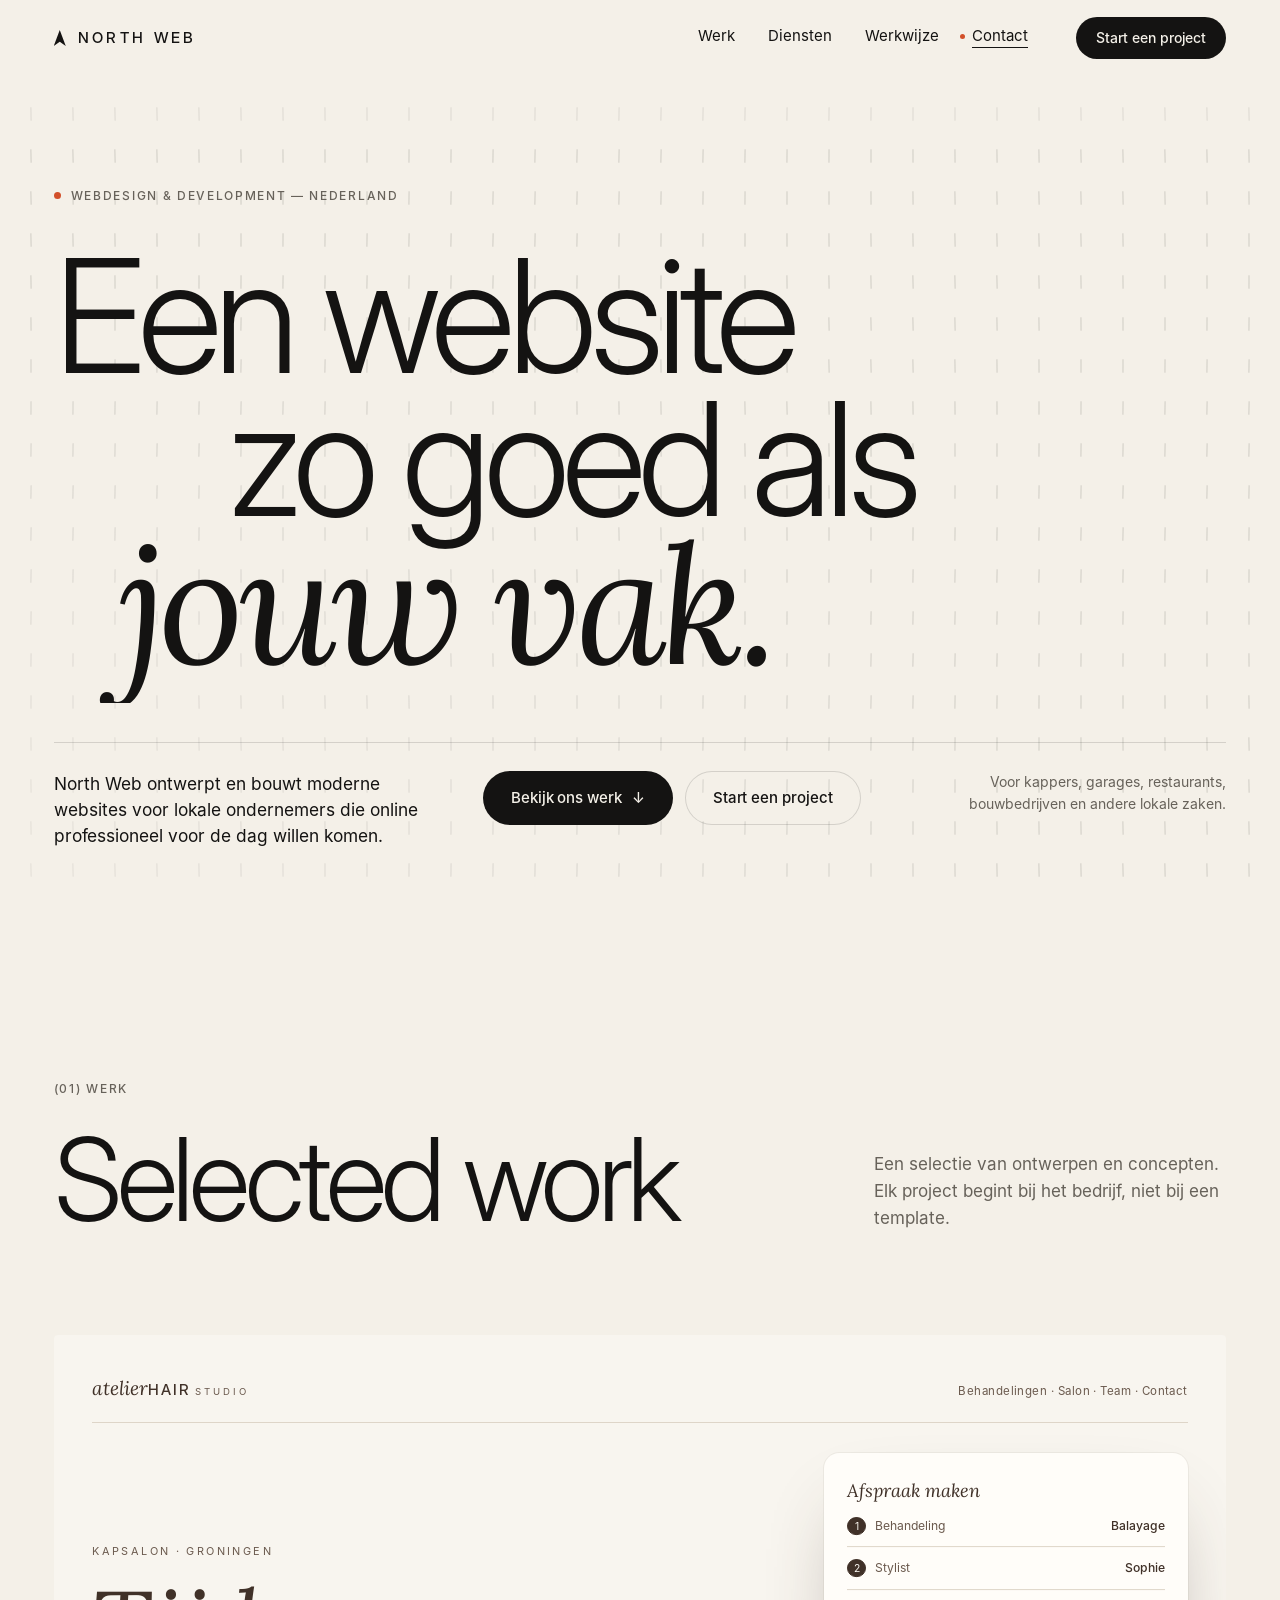
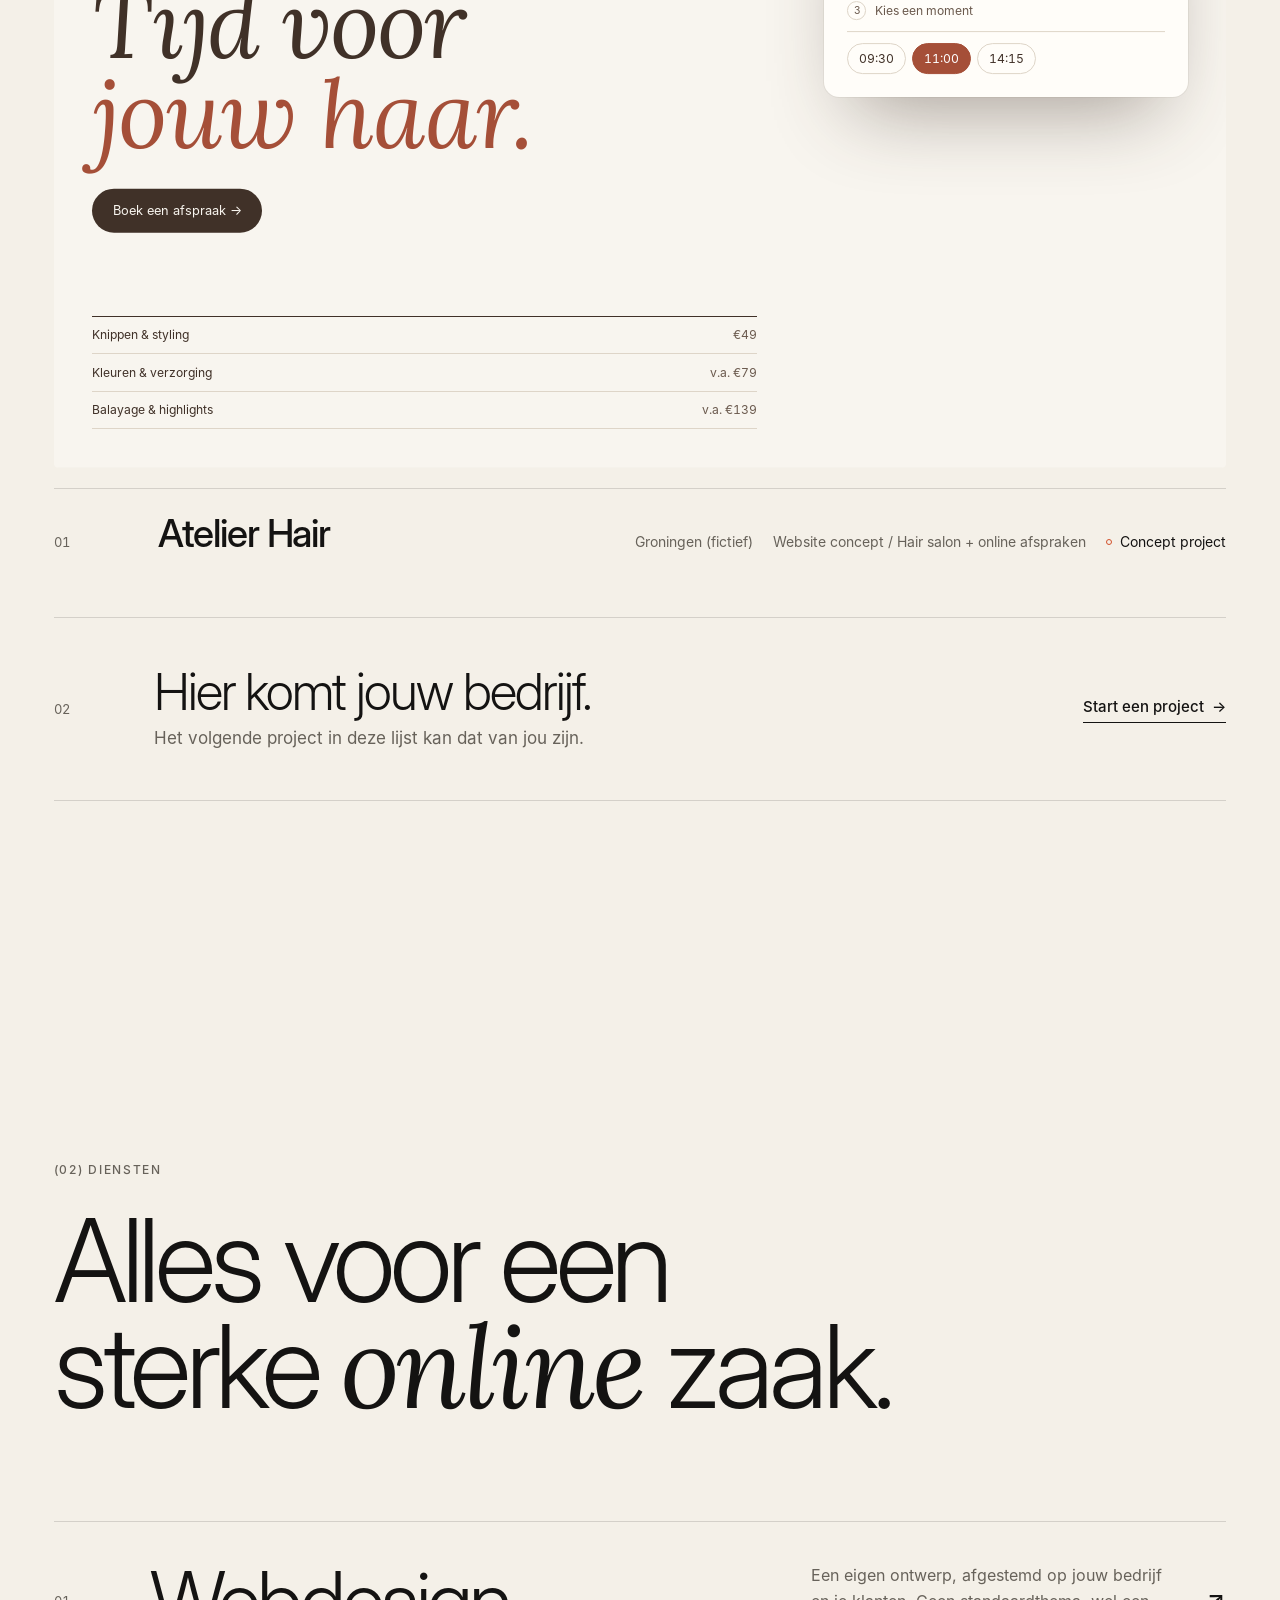
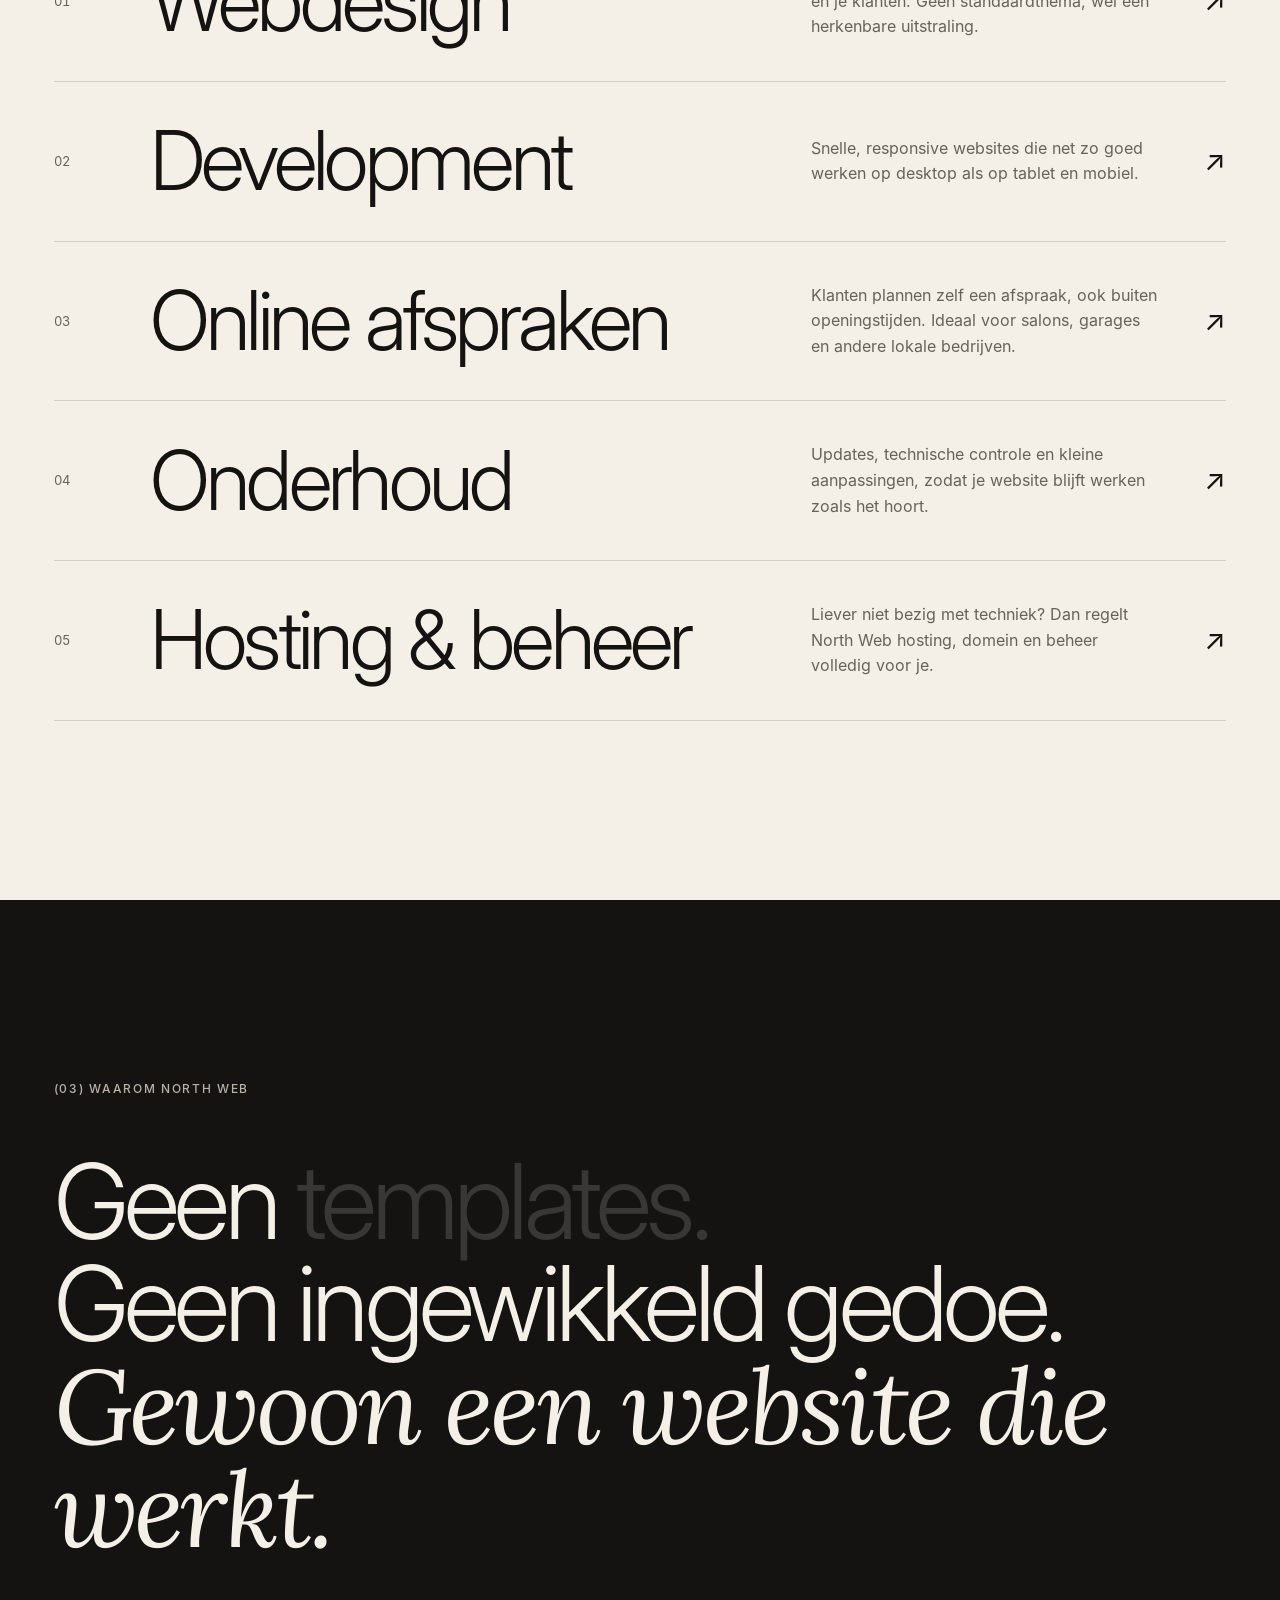
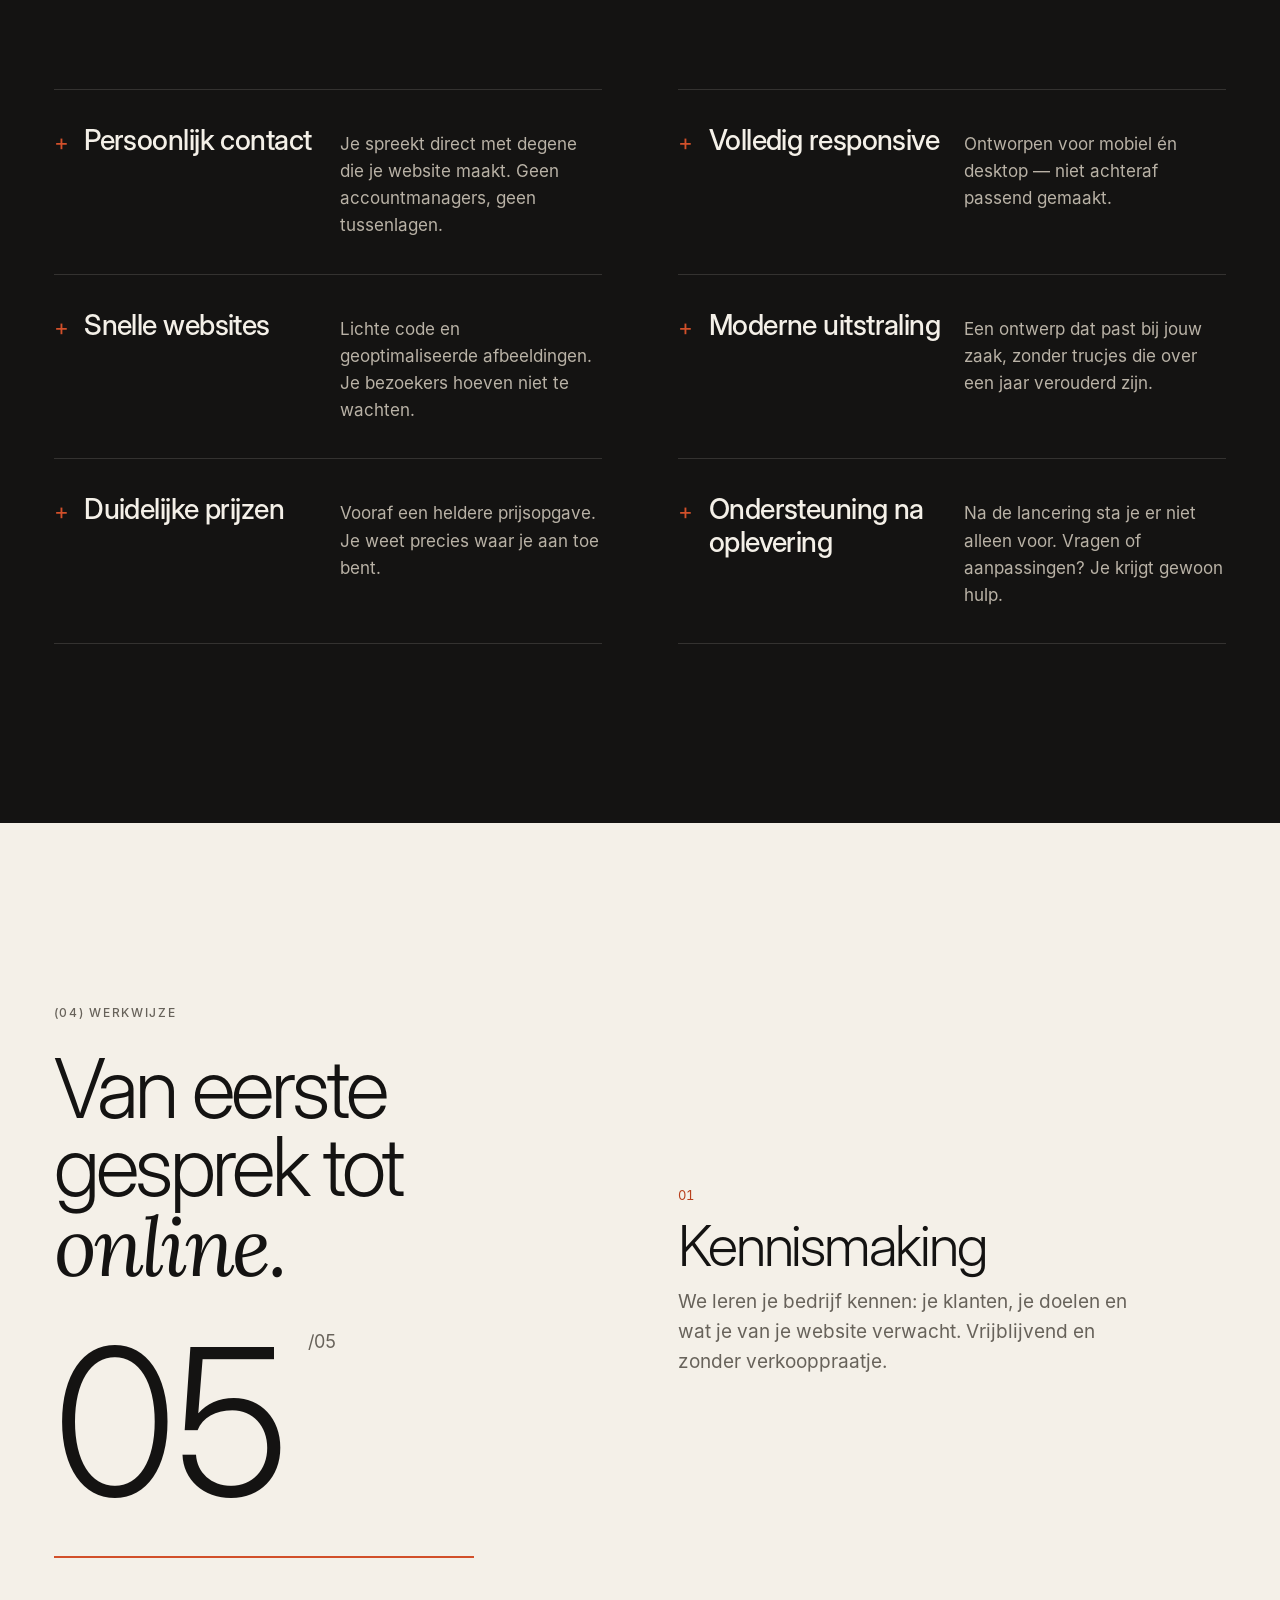
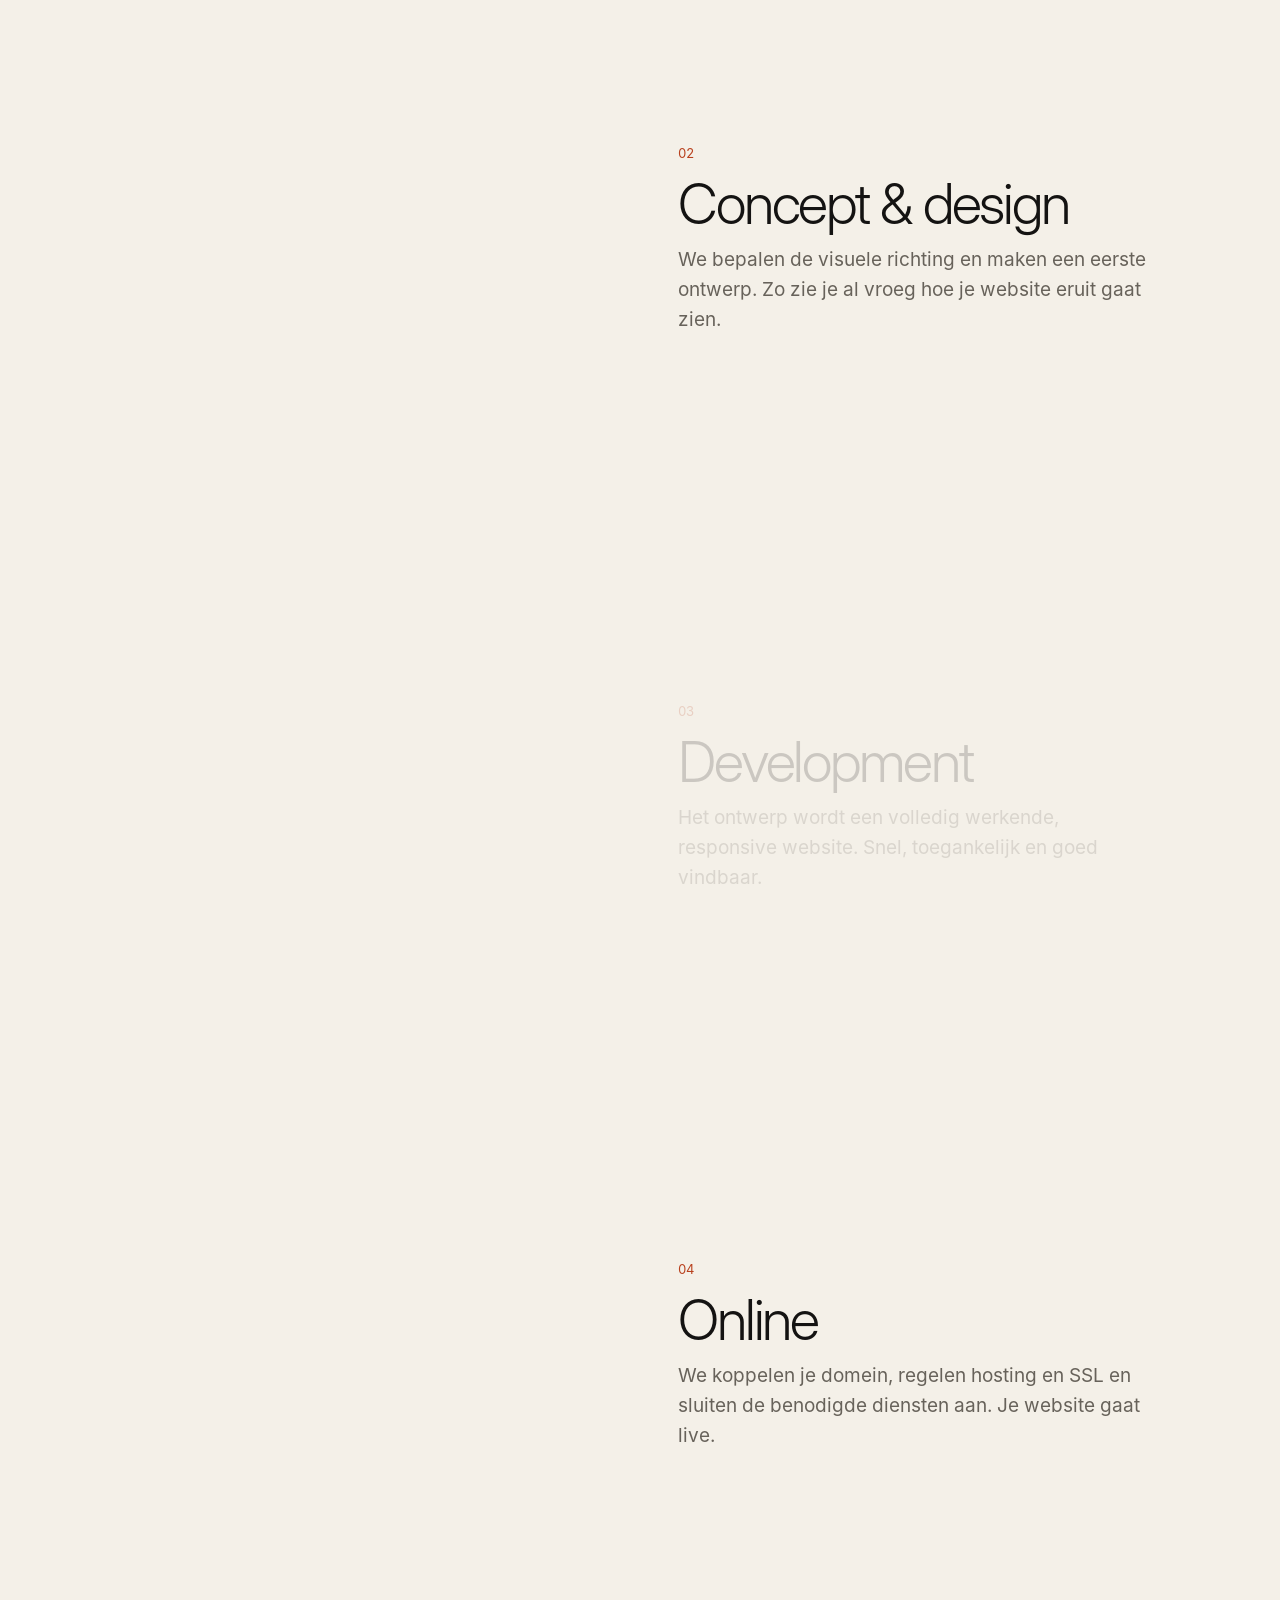
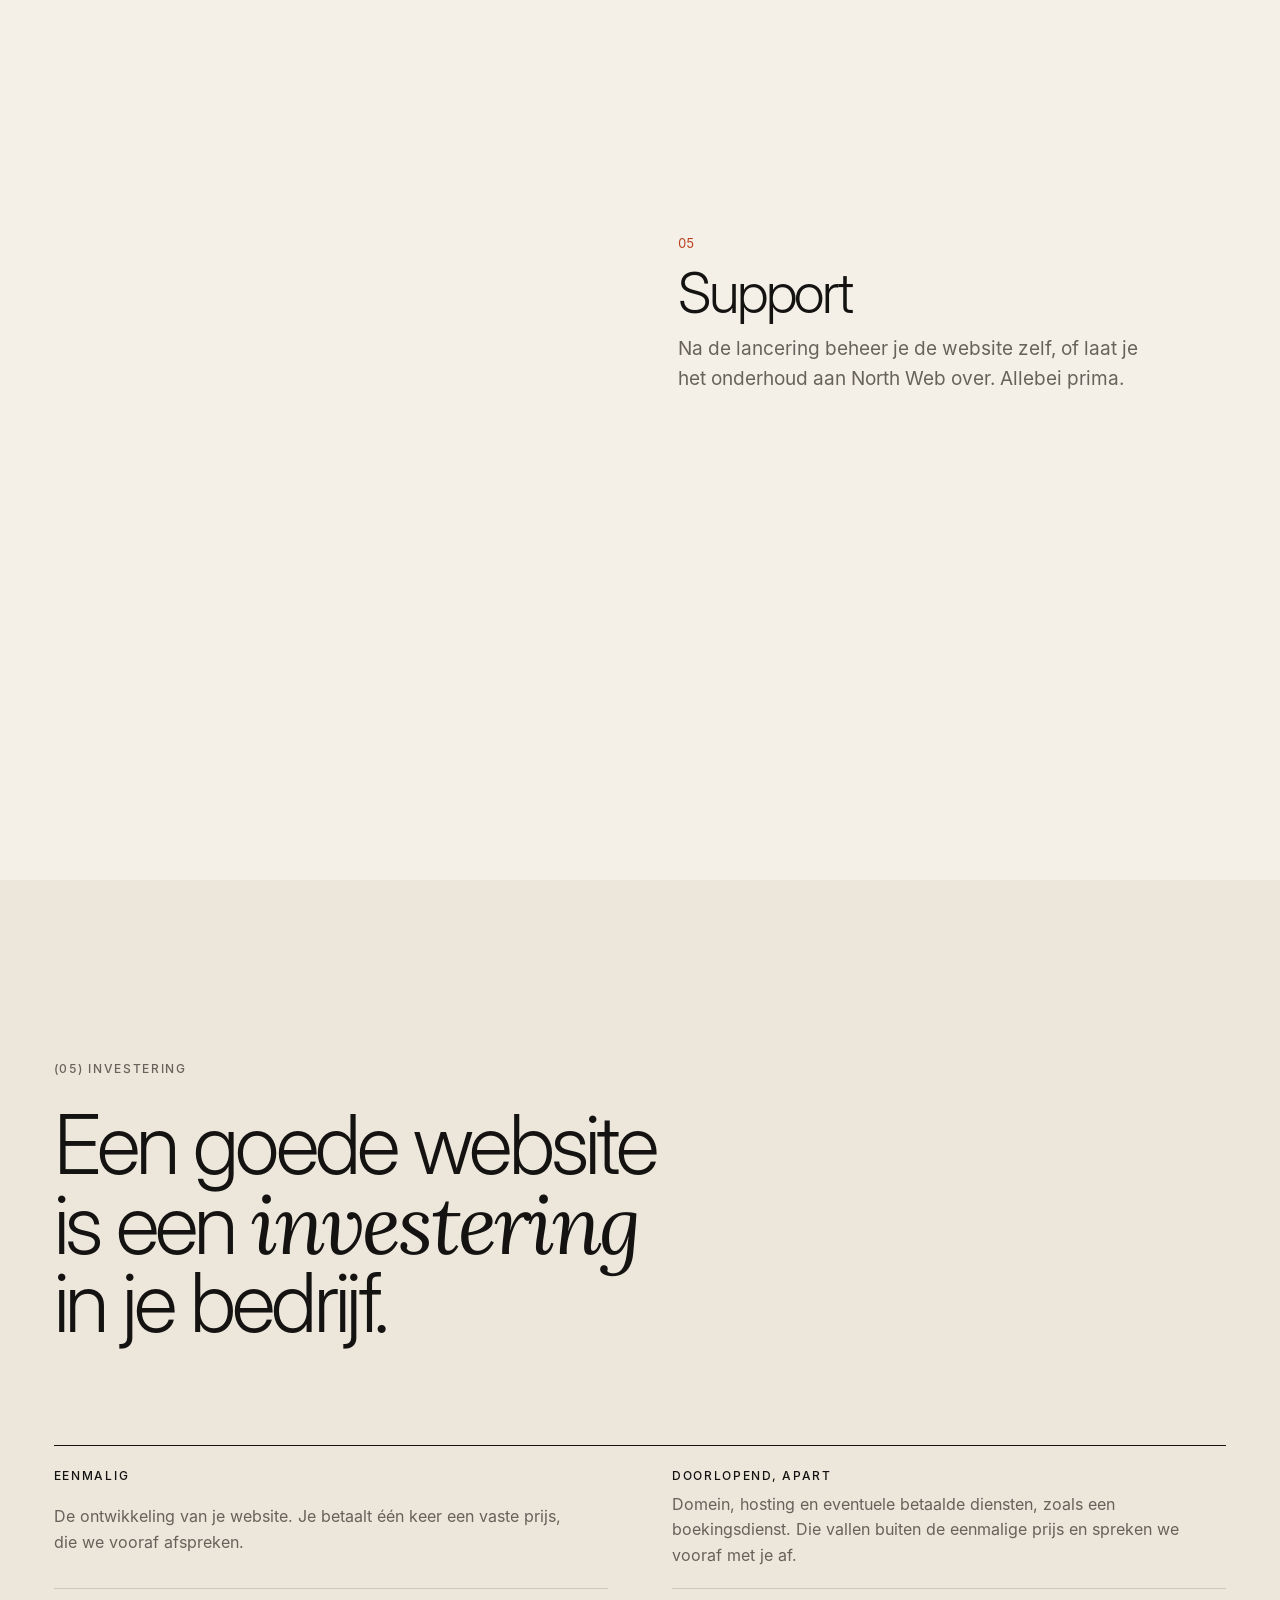
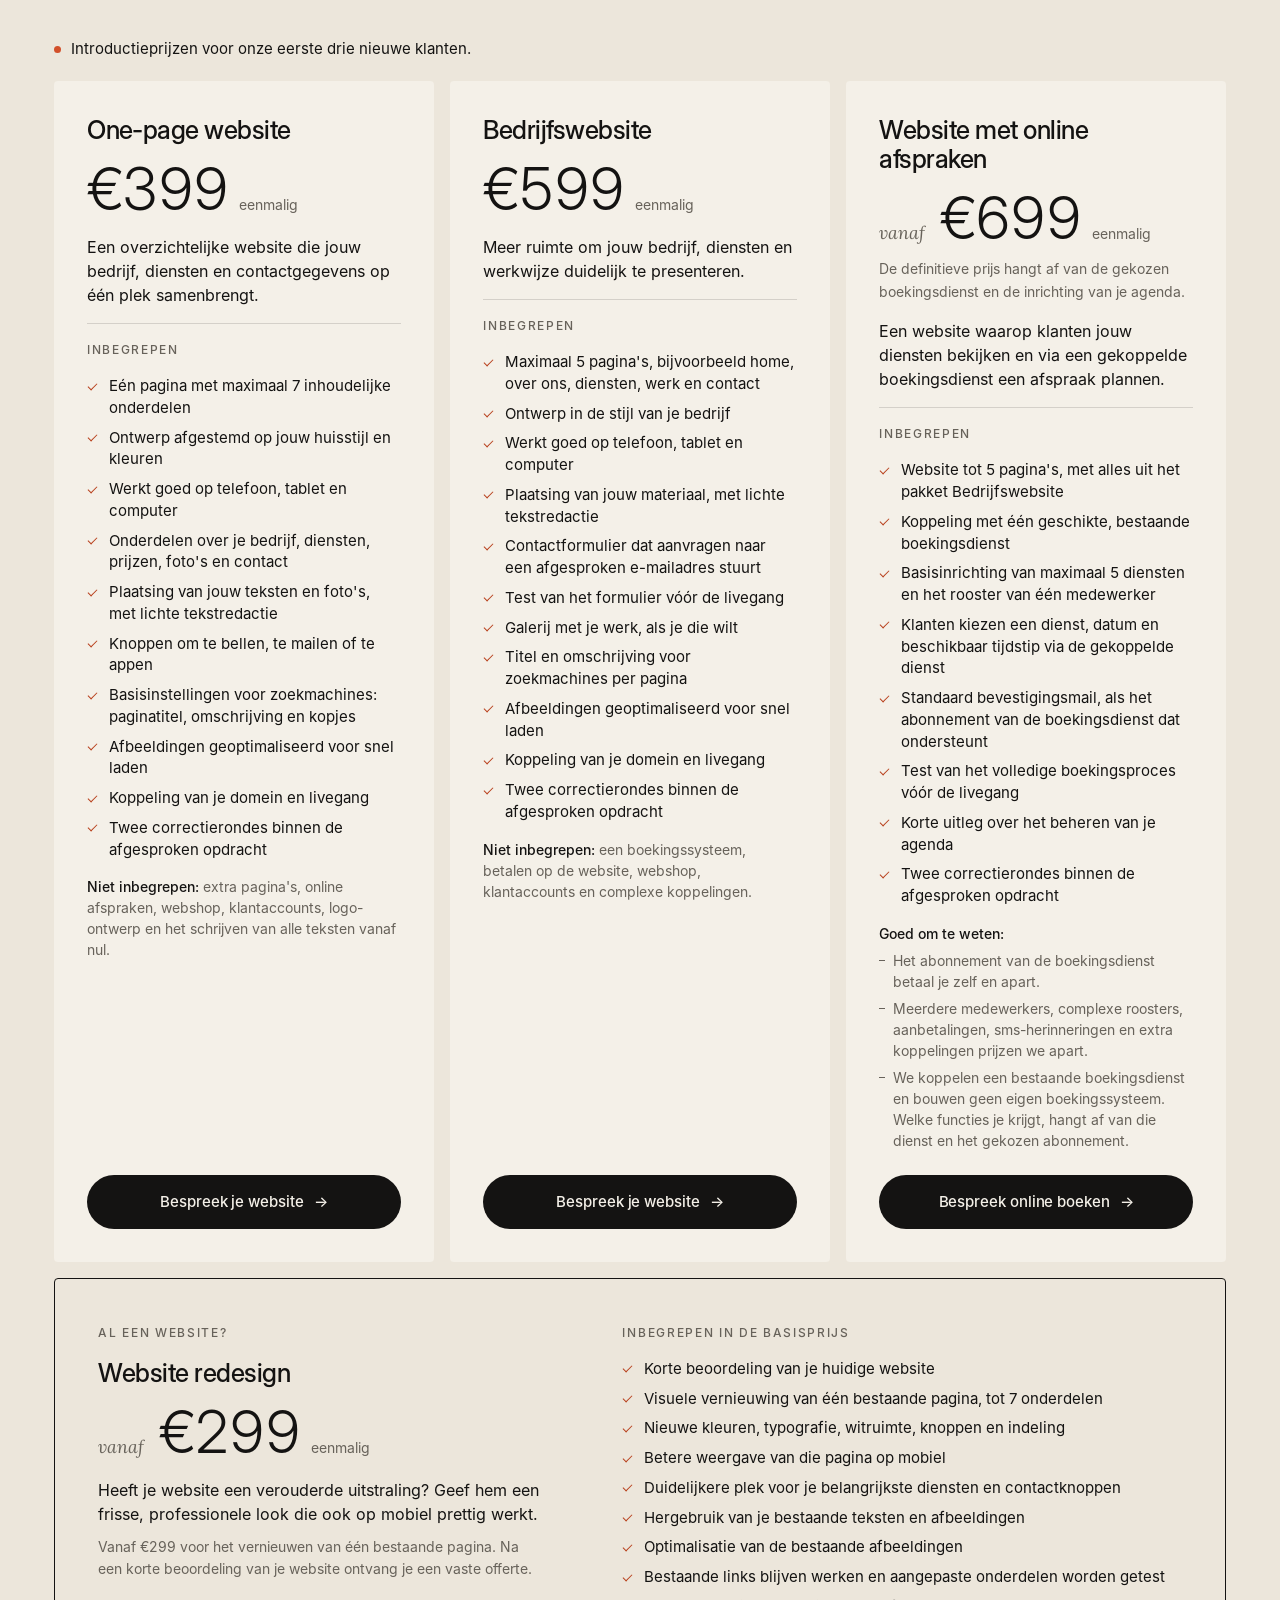
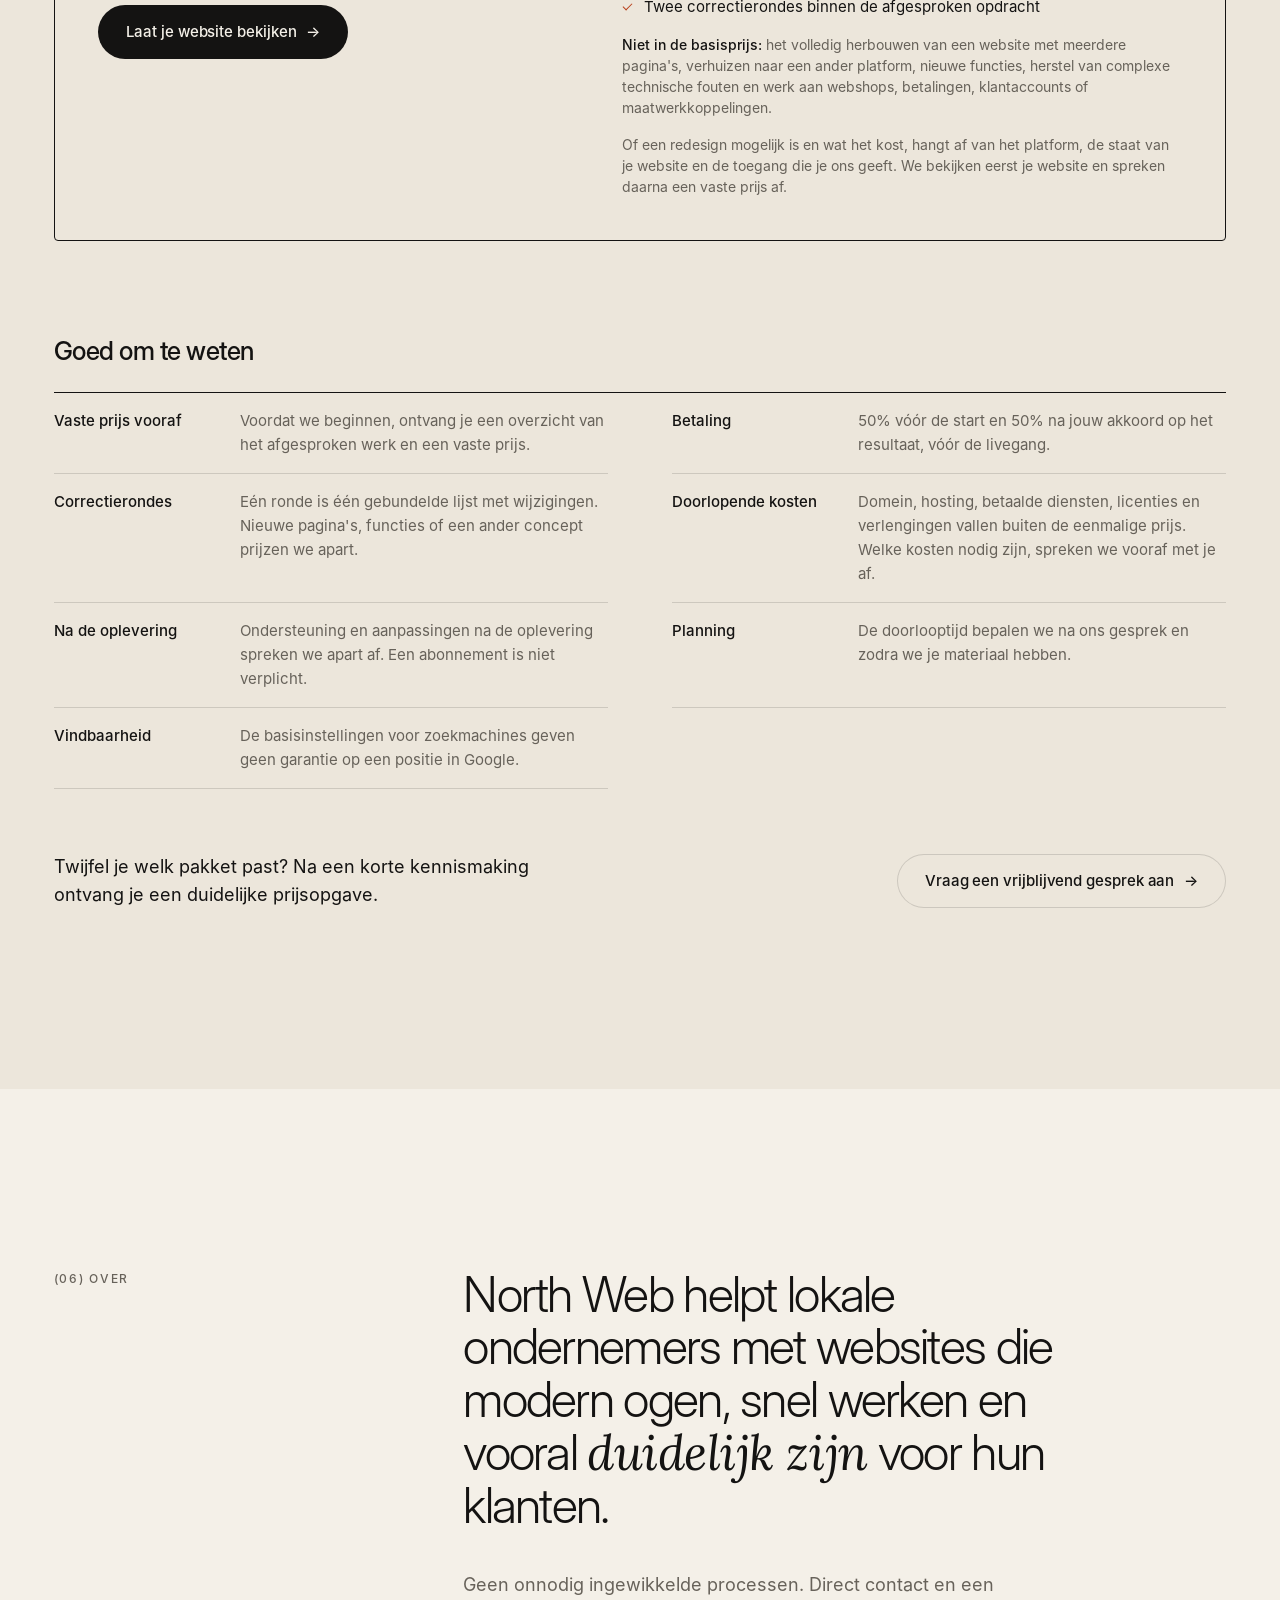
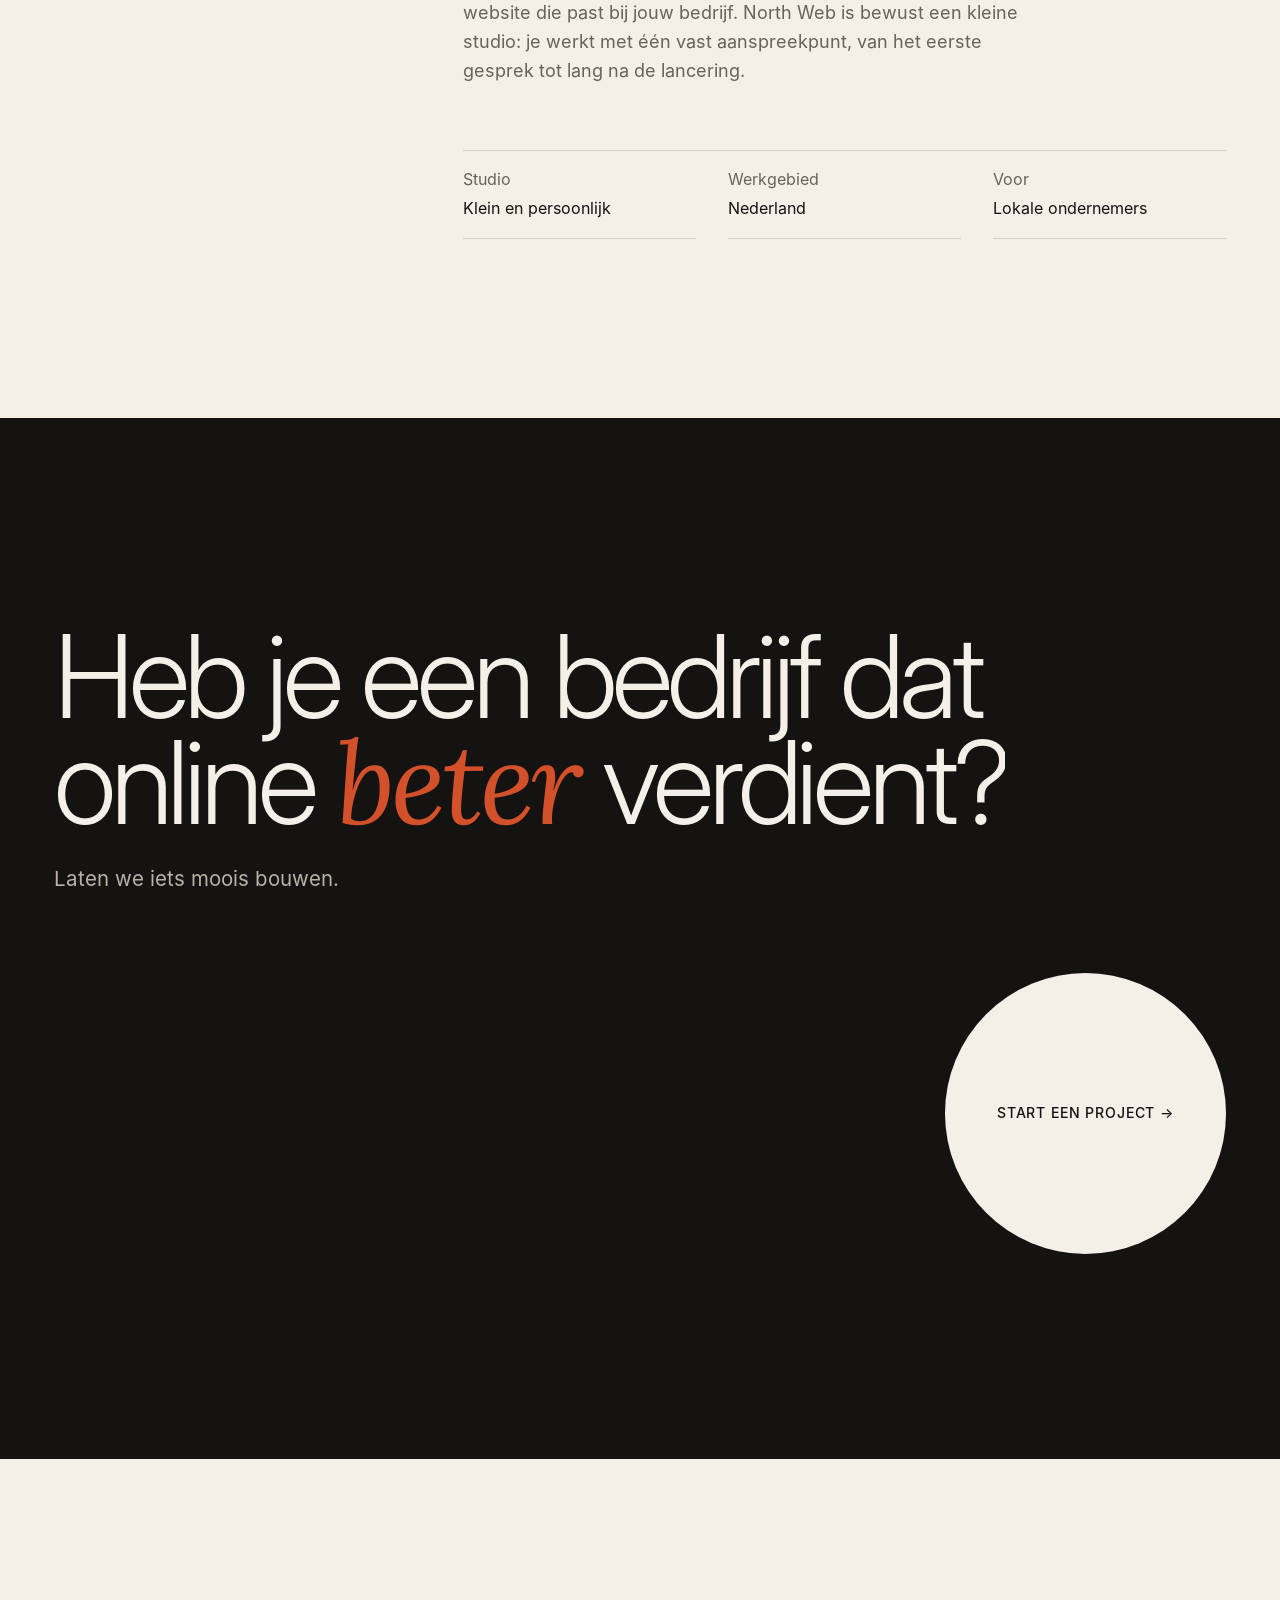
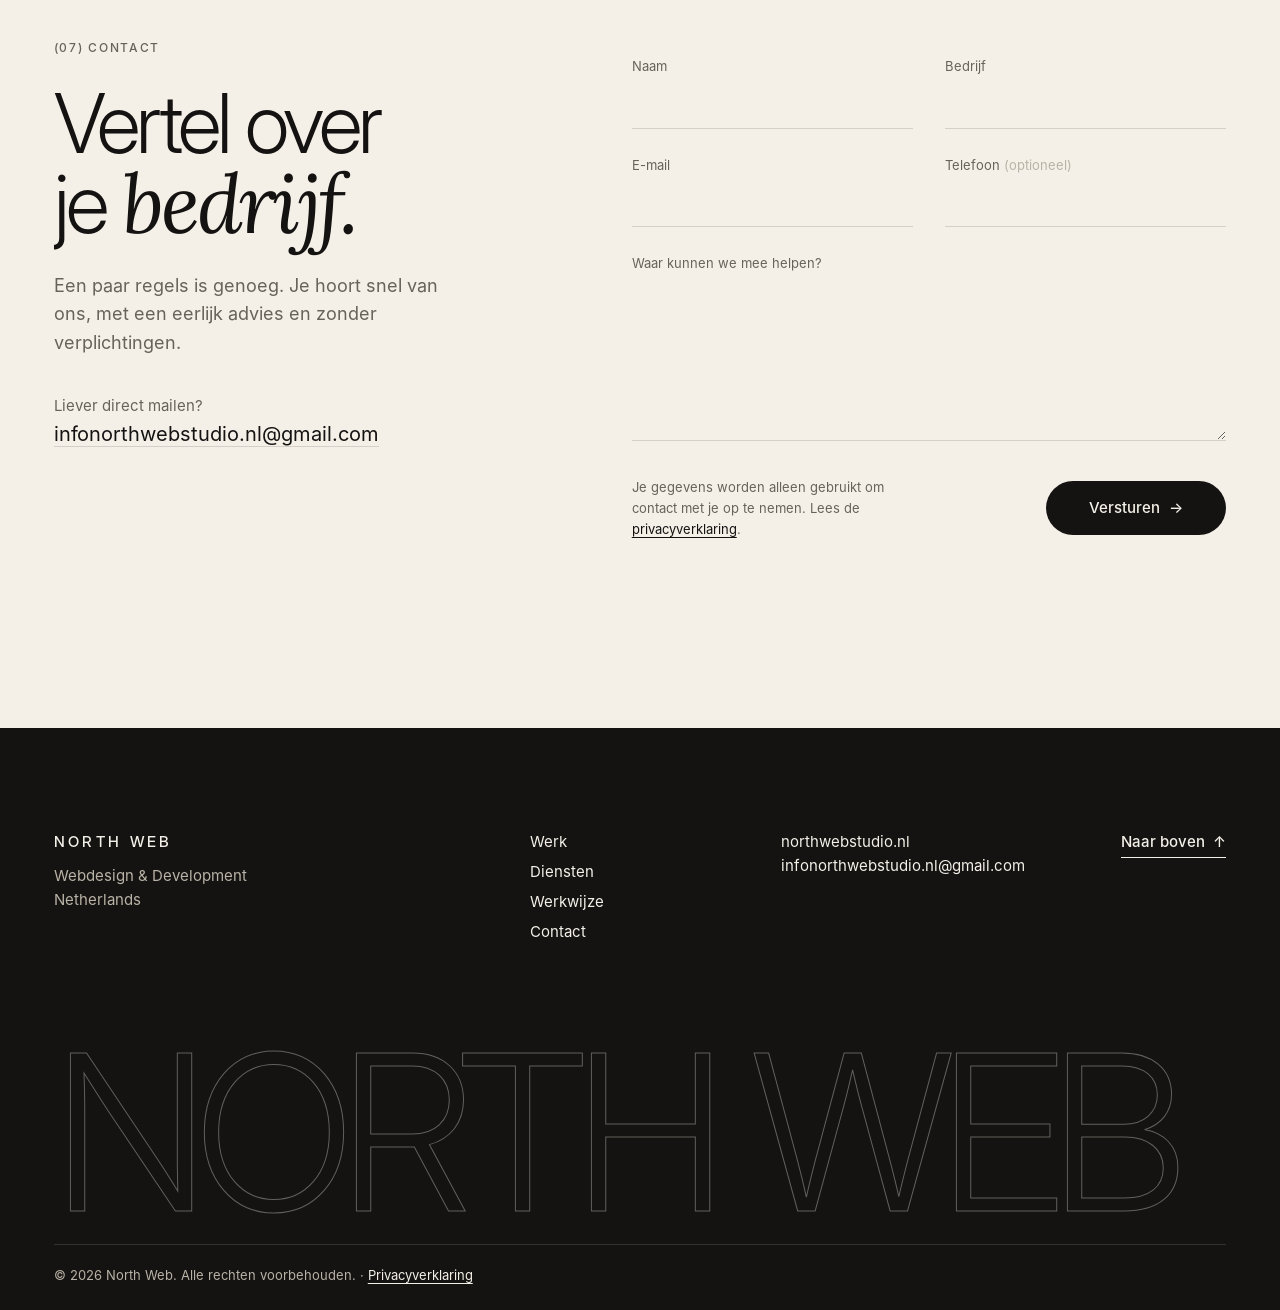
==== index.html @ 89f066f6 "Prijzen: regel over introductieprijs uit 'Goed om te weten' verwijderd Co-Authored-By: Claude Opus 5" ====
<!doctype html>
<html lang="nl">
<head>
  <meta charset="utf-8">
  <meta name="viewport" content="width=device-width, initial-scale=1, viewport-fit=cover">

  <!-- ==========================================================
       SEO — titel, beschrijving en social sharing
       ========================================================== -->
  <title>North Web — Websites voor lokale ondernemers | Webdesign Nederland</title>
  <meta name="description" content="North Web ontwerpt en bouwt moderne, snelle websites voor lokale ondernemers in Nederland. Persoonlijk contact, duidelijke prijzen en ondersteuning na oplevering.">
  <meta name="robots" content="index, follow, max-image-preview:large">
  <link rel="canonical" href="https://www.northwebstudio.nl/">
  <meta name="theme-color" content="#F4F0E8">
  <meta name="color-scheme" content="light">

  <meta property="og:type" content="website">
  <meta property="og:locale" content="nl_NL">
  <meta property="og:site_name" content="North Web">
  <meta property="og:title" content="North Web — Een website zo goed als jouw vak">
  <meta property="og:description" content="Moderne websites voor lokale ondernemers in Nederland. Webdesign, development, online afspraken en beheer.">
  <meta property="og:url" content="https://www.northwebstudio.nl/">
  <meta property="og:image" content="https://www.northwebstudio.nl/assets/images/og-image.jpg">
  <meta property="og:image:width" content="1200">
  <meta property="og:image:height" content="630">
  <meta property="og:image:alt" content="North Web — Een website zo goed als jouw vak">
  <meta name="twitter:card" content="summary_large_image">

  <!-- Favicons -->
  <link rel="icon" href="favicon.svg" type="image/svg+xml">
  <link rel="icon" href="favicon-32.png" sizes="32x32" type="image/png">
  <link rel="apple-touch-icon" href="apple-touch-icon.png">
  <link rel="manifest" href="site.webmanifest">

  <!-- Fonts (lokaal gehost) — alleen de belangrijkste vooraf laden -->
  <link rel="preload" href="assets/fonts/InterDisplay-Light.woff" as="font" type="font/woff" crossorigin>
  <link rel="preload" href="assets/fonts/Inter-Regular.woff" as="font" type="font/woff" crossorigin>

  <link rel="stylesheet" href="assets/css/style.css">

  <!-- Structured data: wie is North Web (geen adres, geen verzonnen gegevens) -->
  <script type="application/ld+json">
  {
    "@context": "https://schema.org",
    "@type": "ProfessionalService",
    "name": "North Web",
    "url": "https://www.northwebstudio.nl/",
    "logo": "https://www.northwebstudio.nl/apple-touch-icon.png",
    "image": "https://www.northwebstudio.nl/assets/images/og-image.jpg",
    "description": "Webdesign en development voor lokale ondernemers in Nederland.",
    "areaServed": { "@type": "Country", "name": "Nederland" },
    "knowsLanguage": "nl",
    "makesOffer": [
      { "@type": "Offer", "itemOffered": { "@type": "Service", "name": "Webdesign" } },
      { "@type": "Offer", "itemOffered": { "@type": "Service", "name": "Website development" } },
      { "@type": "Offer", "itemOffered": { "@type": "Service", "name": "Online afspraken" } },
      { "@type": "Offer", "itemOffered": { "@type": "Service", "name": "Onderhoud, hosting en beheer" } }
    ]
  }
  </script>

  <!-- Markeer dat JavaScript draait (animaties starten pas dan; zonder JS is alles zichtbaar) -->
  <script>document.documentElement.classList.add('js');</script>
</head>

<body>
  <a class="skip-link" href="#main">Naar de inhoud</a>

  <!-- ==========================================================
       HEADER
       ========================================================== -->
  <header class="site-header" id="top" data-header>
    <div class="container header-inner">
      <a class="logo" href="#top" aria-label="North Web — terug naar boven">
        <span class="logo-mark" aria-hidden="true"></span>
        <span class="logo-text">NORTH WEB</span>
      </a>

      <nav class="main-nav" aria-label="Hoofdmenu">
        <ul>
          <li><a href="#werk" data-nav>Werk</a></li>
          <li><a href="#diensten" data-nav>Diensten</a></li>
          <li><a href="#werkwijze" data-nav>Werkwijze</a></li>
          <li><a href="#contact" data-nav>Contact</a></li>
        </ul>
      </nav>

      <a class="btn btn-small btn-dark header-cta" href="#contact">
        <span>Start een project</span>
      </a>

      <button class="menu-toggle" type="button" aria-expanded="false" aria-controls="mobile-menu" data-menu-toggle>
        <span class="menu-toggle-label">Menu</span>
        <span class="menu-toggle-icon" aria-hidden="true"><i></i><i></i></span>
      </button>
    </div>

    <!-- Mobiel menu -->
    <div class="mobile-menu" id="mobile-menu" data-mobile-menu hidden>
      <nav aria-label="Mobiel menu">
        <ol>
          <li><a href="#werk"><small>01</small>Werk</a></li>
          <li><a href="#diensten"><small>02</small>Diensten</a></li>
          <li><a href="#werkwijze"><small>03</small>Werkwijze</a></li>
          <li><a href="#contact"><small>04</small>Contact</a></li>
        </ol>
      </nav>
      <a class="btn btn-dark btn-block" href="#contact">Start een project <span aria-hidden="true">→</span></a>
    </div>
  </header>

  <main id="main">

    <!-- ==========================================================
         HERO
         ========================================================== -->
    <section class="hero" aria-labelledby="hero-title">
      <!-- Interactief kompasveld: naaldjes wijzen naar het noorden en draaien mee met de cursor -->
      <canvas class="hero-field" data-hero-field aria-hidden="true"></canvas>

      <div class="container hero-inner">
        <p class="eyebrow hero-eyebrow" data-intro>
          <span class="dot" aria-hidden="true"></span> Webdesign &amp; development — Nederland
        </p>

        <h1 class="hero-title" id="hero-title">
          <span class="line"><span>Een website</span></span>
          <span class="line"><span>zo goed als</span></span>
          <span class="line"><span><em>jouw vak.</em></span></span>
        </h1>

        <div class="hero-bottom">
          <p class="hero-lead" data-intro>
            North Web ontwerpt en bouwt moderne websites voor lokale ondernemers die online professioneel voor de dag willen komen.
          </p>
          <div class="hero-actions" data-intro>
            <a class="btn btn-dark" href="#werk">Bekijk ons werk <span aria-hidden="true">↓</span></a>
            <a class="btn btn-line" href="#contact">Start een project</a>
          </div>
          <p class="hero-note" data-intro>
            Voor kappers, garages, restaurants, bouwbedrijven en andere lokale zaken.
          </p>
        </div>
      </div>
    </section>

    <!-- ==========================================================
         WERK / SHOWCASE
         Nieuw project toevoegen? Kopieer het <article class="project">-blok
         hieronder en vervang teksten en afbeeldingen. Zie README.md.
         ========================================================== -->
    <section class="work section" id="werk" aria-labelledby="work-title">
      <div class="container">
        <div class="section-head">
          <p class="eyebrow" data-reveal>(01) Werk</p>
          <h2 class="display-l" id="work-title" data-reveal-lines>
            <span class="line"><span>Selected work</span></span>
          </h2>
          <p class="section-intro" data-reveal>Een selectie van ontwerpen en concepten. Elk project begint bij het bedrijf, niet bij een template.</p>
        </div>

        <div class="project-list">

          <!-- PROJECT 01 — Atelier Hair (fictieve salon, live demo) -->
          <article class="project" data-project>
            <a class="project-stage" href="https://atelier-hair-demo.vercel.app" target="_blank" rel="noopener" data-cursor-label="Live demo ↗" aria-label="Bekijk de live demo van Atelier Hair (opent in een nieuw tabblad)">
              <div class="project-visual cover-atelier" data-reveal-image>
                <div class="ca-bar" aria-hidden="true">
                  <span class="ca-logo">atelier<b>HAIR</b> <small>STUDIO</small></span>
                  <span class="ca-nav">Behandelingen · Salon · Team · Contact</span>
                </div>
                <div class="ca-body" data-parallax="-0.03">
                  <p class="ca-eyebrow" aria-hidden="true">Kapsalon · Groningen</p>
                  <p class="ca-title" aria-hidden="true">Tijd voor<br><em>jouw haar.</em></p>
                  <span class="ca-btn" aria-hidden="true">Boek een afspraak →</span>
                </div>
                <ul class="ca-menu" aria-hidden="true">
                  <li><span>Knippen &amp; styling</span><span>€49</span></li>
                  <li><span>Kleuren &amp; verzorging</span><span>v.a. €79</span></li>
                  <li><span>Balayage &amp; highlights</span><span>v.a. €139</span></li>
                </ul>
                <div class="ca-booking" data-parallax="0.07" aria-hidden="true">
                  <p class="ca-booking-head">Afspraak maken</p>
                  <p class="ca-step is-done"><i>1</i>Behandeling <b>Balayage</b></p>
                  <p class="ca-step is-done"><i>2</i>Stylist <b>Sophie</b></p>
                  <p class="ca-step"><i>3</i>Kies een moment</p>
                  <div class="ca-slots"><span>09:30</span><span class="is-on">11:00</span><span>14:15</span></div>
                </div>
              </div>
              <span class="project-touch-label" aria-hidden="true">Live demo ↗</span>
            </a>

            <div class="project-meta">
              <span class="project-index">01</span>
              <h3 class="project-title">Atelier Hair</h3>
              <ul class="project-tags">
                <li>Groningen (fictief)</li>
                <li>Website concept / Hair salon + online afspraken</li>
                <li class="tag-concept">Concept project</li>
              </ul>
            </div>
          </article>

          <!-- PLAATS VOOR VOLGENDE PROJECTEN -->
          <article class="project-next" data-reveal>
            <span class="project-index">02</span>
            <div>
              <h3 class="project-next-title">Hier komt jouw bedrijf.</h3>
              <p>Het volgende project in deze lijst kan dat van jou zijn.</p>
            </div>
            <a class="link-arrow" href="#contact">Start een project <span aria-hidden="true">→</span></a>
          </article>

        </div>
      </div>
    </section>

    <!-- ==========================================================
         DIENSTEN
         ========================================================== -->
    <section class="services section" id="diensten" aria-labelledby="services-title">
      <div class="container">
        <div class="section-head section-head-split">
          <p class="eyebrow" data-reveal>(02) Diensten</p>
          <h2 class="display-l" id="services-title" data-reveal-lines>
            <span class="line"><span>Alles voor een</span></span>
            <span class="line"><span>sterke <em>online</em> zaak.</span></span>
          </h2>
        </div>

        <ol class="service-list">
          <li class="service" data-reveal>
            <span class="service-num">01</span>
            <h3 class="service-title">Webdesign</h3>
            <p class="service-text">Een eigen ontwerp, afgestemd op jouw bedrijf en je klanten. Geen standaardthema, wel een herkenbare uitstraling.</p>
            <span class="service-arrow" aria-hidden="true">↗</span>
          </li>
          <li class="service" data-reveal>
            <span class="service-num">02</span>
            <h3 class="service-title">Development</h3>
            <p class="service-text">Snelle, responsive websites die net zo goed werken op desktop als op tablet en mobiel.</p>
            <span class="service-arrow" aria-hidden="true">↗</span>
          </li>
          <li class="service" data-reveal>
            <span class="service-num">03</span>
            <h3 class="service-title">Online afspraken</h3>
            <p class="service-text">Klanten plannen zelf een afspraak, ook buiten openingstijden. Ideaal voor salons, garages en andere lokale bedrijven.</p>
            <span class="service-arrow" aria-hidden="true">↗</span>
          </li>
          <li class="service" data-reveal>
            <span class="service-num">04</span>
            <h3 class="service-title">Onderhoud</h3>
            <p class="service-text">Updates, technische controle en kleine aanpassingen, zodat je website blijft werken zoals het hoort.</p>
            <span class="service-arrow" aria-hidden="true">↗</span>
          </li>
          <li class="service" data-reveal>
            <span class="service-num">05</span>
            <h3 class="service-title">Hosting &amp; beheer</h3>
            <p class="service-text">Liever niet bezig met techniek? Dan regelt North Web hosting, domein en beheer volledig voor je.</p>
            <span class="service-arrow" aria-hidden="true">↗</span>
          </li>
        </ol>
      </div>
    </section>

    <!-- ==========================================================
         WAAROM NORTH WEB
         ========================================================== -->
    <section class="why section section-dark" aria-labelledby="why-title">
      <div class="container">
        <p class="eyebrow" data-reveal>(03) Waarom North Web</p>
        <h2 class="why-statement" id="why-title" data-words>
          <span class="s">Geen templates.</span> <span class="s">Geen ingewikkeld gedoe.</span> <em class="s">Gewoon een website die werkt.</em>
        </h2>

        <dl class="why-list">
          <div class="why-item" data-reveal>
            <dt><span class="why-plus" aria-hidden="true">+</span>Persoonlijk contact</dt>
            <dd>Je spreekt direct met degene die je website maakt. Geen accountmanagers, geen tussenlagen.</dd>
          </div>
          <div class="why-item" data-reveal>
            <dt><span class="why-plus" aria-hidden="true">+</span>Volledig responsive</dt>
            <dd>Ontworpen voor mobiel én desktop — niet achteraf passend gemaakt.</dd>
          </div>
          <div class="why-item" data-reveal>
            <dt><span class="why-plus" aria-hidden="true">+</span>Snelle websites</dt>
            <dd>Lichte code en geoptimaliseerde afbeeldingen. Je bezoekers hoeven niet te wachten.</dd>
          </div>
          <div class="why-item" data-reveal>
            <dt><span class="why-plus" aria-hidden="true">+</span>Moderne uitstraling</dt>
            <dd>Een ontwerp dat past bij jouw zaak, zonder trucjes die over een jaar verouderd zijn.</dd>
          </div>
          <div class="why-item" data-reveal>
            <dt><span class="why-plus" aria-hidden="true">+</span>Duidelijke prijzen</dt>
            <dd>Vooraf een heldere prijsopgave. Je weet precies waar je aan toe bent.</dd>
          </div>
          <div class="why-item" data-reveal>
            <dt><span class="why-plus" aria-hidden="true">+</span>Ondersteuning na oplevering</dt>
            <dd>Na de lancering sta je er niet alleen voor. Vragen of aanpassingen? Je krijgt gewoon hulp.</dd>
          </div>
        </dl>
      </div>
    </section>

    <!-- ==========================================================
         WERKWIJZE (sticky, verandert tijdens het scrollen)
         ========================================================== -->
    <section class="process section" id="werkwijze" aria-labelledby="process-title" data-process>
      <div class="container process-grid">
        <div class="process-aside">
          <div class="process-sticky">
            <p class="eyebrow" data-reveal>(04) Werkwijze</p>
            <h2 class="display-m" id="process-title" data-reveal-lines>
              <span class="line"><span>Van eerste</span></span>
              <span class="line"><span>gesprek tot <em>online.</em></span></span>
            </h2>
            <div class="process-counter" aria-hidden="true">
              <span class="process-counter-track" data-process-counter>
                <span>01</span><span>02</span><span>03</span><span>04</span><span>05</span>
              </span>
              <span class="process-counter-total">/05</span>
            </div>
            <div class="process-progress" aria-hidden="true"><span data-process-bar></span></div>
          </div>
        </div>

        <ol class="process-steps">
          <li class="process-step" data-step>
            <span class="process-num">01</span>
            <h3>Kennismaking</h3>
            <p>We leren je bedrijf kennen: je klanten, je doelen en wat je van je website verwacht. Vrijblijvend en zonder verkooppraatje.</p>
          </li>
          <li class="process-step" data-step>
            <span class="process-num">02</span>
            <h3>Concept &amp; design</h3>
            <p>We bepalen de visuele richting en maken een eerste ontwerp. Zo zie je al vroeg hoe je website eruit gaat zien.</p>
          </li>
          <li class="process-step" data-step>
            <span class="process-num">03</span>
            <h3>Development</h3>
            <p>Het ontwerp wordt een volledig werkende, responsive website. Snel, toegankelijk en goed vindbaar.</p>
          </li>
          <li class="process-step" data-step>
            <span class="process-num">04</span>
            <h3>Online</h3>
            <p>We koppelen je domein, regelen hosting en SSL en sluiten de benodigde diensten aan. Je website gaat live.</p>
          </li>
          <li class="process-step" data-step>
            <span class="process-num">05</span>
            <h3>Support</h3>
            <p>Na de lancering beheer je de website zelf, of laat je het onderhoud aan North Web over. Allebei prima.</p>
          </li>
        </ol>
      </div>
    </section>

    <!-- ==========================================================
         PRIJZEN — pakketten en redesign
         Bedragen aanpassen: zoek op "PRIJS:".
         BTW: zoek op "BTW:" (één plek onder de pakketten + bij elke prijs).
         ========================================================== -->
    <section class="pricing section" id="prijzen" aria-labelledby="pricing-title">
      <div class="container">
        <div class="section-head">
          <p class="eyebrow" data-reveal>(05) Investering</p>
          <h2 class="display-m" id="pricing-title" data-reveal-lines>
            <span class="line"><span>Een goede website</span></span>
            <span class="line"><span>is een <em>investering</em></span></span>
            <span class="line"><span>in je bedrijf.</span></span>
          </h2>
        </div>

        <!-- Eenmalig vs. doorlopend -->
        <div class="cost-split" data-reveal>
          <div class="cost-split-item">
            <p class="cost-split-label">Eenmalig</p>
            <p>De ontwikkeling van je website. Je betaalt één keer een vaste prijs, die we vooraf afspreken.</p>
          </div>
          <div class="cost-split-item">
            <p class="cost-split-label">Doorlopend, apart</p>
            <p>Domein, hosting en eventuele betaalde diensten, zoals een boekingsdienst. Die vallen buiten de eenmalige prijs en spreken we vooraf met je af.</p>
          </div>
        </div>

        <p class="intro-offer" data-reveal><span class="dot" aria-hidden="true"></span> Introductieprijzen voor onze eerste drie nieuwe klanten.</p>

        <div class="package-grid">

          <!-- PAKKET 1 -->
          <article class="package" data-reveal>
            <h3 class="package-name">One-page website</h3>
            <!-- PRIJS: One-page website -->
            <p class="package-price">€399 <span class="package-unit">eenmalig<!-- BTW: --></span></p>
            <p class="package-lead">Een overzichtelijke website die jouw bedrijf, diensten en contactgegevens op één plek samenbrengt.</p>
            <p class="package-label">Inbegrepen</p>
            <ul class="package-list">
              <li>Eén pagina met maximaal 7 inhoudelijke onderdelen</li>
              <li>Ontwerp afgestemd op jouw huisstijl en kleuren</li>
              <li>Werkt goed op telefoon, tablet en computer</li>
              <li>Onderdelen over je bedrijf, diensten, prijzen, foto's en contact</li>
              <li>Plaatsing van jouw teksten en foto's, met lichte tekstredactie</li>
              <li>Knoppen om te bellen, te mailen of te appen</li>
              <li>Basisinstellingen voor zoekmachines: paginatitel, omschrijving en kopjes</li>
              <li>Afbeeldingen geoptimaliseerd voor snel laden</li>
              <li>Koppeling van je domein en livegang</li>
              <li>Twee correctierondes binnen de afgesproken opdracht</li>
            </ul>
            <p class="package-excl"><strong>Niet inbegrepen:</strong> extra pagina's, online afspraken, webshop, klantaccounts, logo-ontwerp en het schrijven van alle teksten vanaf nul.</p>
            <a class="btn btn-dark package-cta" href="#contact" data-package="One-page website">Bespreek je website <span aria-hidden="true">→</span></a>
          </article>

          <!-- PAKKET 2 -->
          <article class="package" data-reveal>
            <h3 class="package-name">Bedrijfswebsite</h3>
            <!-- PRIJS: Bedrijfswebsite -->
            <p class="package-price">€599 <span class="package-unit">eenmalig<!-- BTW: --></span></p>
            <p class="package-lead">Meer ruimte om jouw bedrijf, diensten en werkwijze duidelijk te presenteren.</p>
            <p class="package-label">Inbegrepen</p>
            <ul class="package-list">
              <li>Maximaal 5 pagina's, bijvoorbeeld home, over ons, diensten, werk en contact</li>
              <li>Ontwerp in de stijl van je bedrijf</li>
              <li>Werkt goed op telefoon, tablet en computer</li>
              <li>Plaatsing van jouw materiaal, met lichte tekstredactie</li>
              <li>Contactformulier dat aanvragen naar een afgesproken e-mailadres stuurt</li>
              <li>Test van het formulier vóór de livegang</li>
              <li>Galerij met je werk, als je die wilt</li>
              <li>Titel en omschrijving voor zoekmachines per pagina</li>
              <li>Afbeeldingen geoptimaliseerd voor snel laden</li>
              <li>Koppeling van je domein en livegang</li>
              <li>Twee correctierondes binnen de afgesproken opdracht</li>
            </ul>
            <p class="package-excl"><strong>Niet inbegrepen:</strong> een boekingssysteem, betalen op de website, webshop, klantaccounts en complexe koppelingen.</p>
            <a class="btn btn-dark package-cta" href="#contact" data-package="Bedrijfswebsite">Bespreek je website <span aria-hidden="true">→</span></a>
          </article>

          <!-- PAKKET 3 -->
          <article class="package" data-reveal>
            <h3 class="package-name">Website met online afspraken</h3>
            <!-- PRIJS: Website met online afspraken -->
            <p class="package-price"><span class="package-from">vanaf</span> €699 <span class="package-unit">eenmalig<!-- BTW: --></span></p>
            <p class="package-price-note">De definitieve prijs hangt af van de gekozen boekingsdienst en de inrichting van je agenda.</p>
            <p class="package-lead">Een website waarop klanten jouw diensten bekijken en via een gekoppelde boekingsdienst een afspraak plannen.</p>
            <p class="package-label">Inbegrepen</p>
            <ul class="package-list">
              <li>Website tot 5 pagina's, met alles uit het pakket Bedrijfswebsite</li>
              <li>Koppeling met één geschikte, bestaande boekingsdienst</li>
              <li>Basisinrichting van maximaal 5 diensten en het rooster van één medewerker</li>
              <li>Klanten kiezen een dienst, datum en beschikbaar tijdstip via de gekoppelde dienst</li>
              <li>Standaard bevestigingsmail, als het abonnement van de boekingsdienst dat ondersteunt</li>
              <li>Test van het volledige boekingsproces vóór de livegang</li>
              <li>Korte uitleg over het beheren van je agenda</li>
              <li>Twee correctierondes binnen de afgesproken opdracht</li>
            </ul>
            <div class="package-excl">
              <p><strong>Goed om te weten:</strong></p>
              <ul>
                <li>Het abonnement van de boekingsdienst betaal je zelf en apart.</li>
                <li>Meerdere medewerkers, complexe roosters, aanbetalingen, sms-herinneringen en extra koppelingen prijzen we apart.</li>
                <li>We koppelen een bestaande boekingsdienst en bouwen geen eigen boekingssysteem. Welke functies je krijgt, hangt af van die dienst en het gekozen abonnement.</li>
              </ul>
            </div>
            <a class="btn btn-dark package-cta" href="#contact" data-package="Website met online afspraken">Bespreek online boeken <span aria-hidden="true">→</span></a>
          </article>
        </div>

        <!-- REDESIGN -->
        <article class="redesign" data-reveal>
          <div class="redesign-head">
            <p class="eyebrow">Al een website?</p>
            <h3 class="redesign-name">Website redesign</h3>
            <!-- PRIJS: Website redesign -->
            <p class="package-price"><span class="package-from">vanaf</span> €299 <span class="package-unit">eenmalig<!-- BTW: --></span></p>
            <p class="package-lead">Heeft je website een verouderde uitstraling? Geef hem een frisse, professionele look die ook op mobiel prettig werkt.</p>
            <p class="package-price-note">Vanaf €299 voor het vernieuwen van één bestaande pagina. Na een korte beoordeling van je website ontvang je een vaste offerte.</p>
            <a class="btn btn-dark package-cta" href="#contact" data-package="Website redesign">Laat je website bekijken <span aria-hidden="true">→</span></a>
          </div>
          <div class="redesign-body">
            <p class="package-label">Inbegrepen in de basisprijs</p>
            <ul class="package-list">
              <li>Korte beoordeling van je huidige website</li>
              <li>Visuele vernieuwing van één bestaande pagina, tot 7 onderdelen</li>
              <li>Nieuwe kleuren, typografie, witruimte, knoppen en indeling</li>
              <li>Betere weergave van die pagina op mobiel</li>
              <li>Duidelijkere plek voor je belangrijkste diensten en contactknoppen</li>
              <li>Hergebruik van je bestaande teksten en afbeeldingen</li>
              <li>Optimalisatie van de bestaande afbeeldingen</li>
              <li>Bestaande links blijven werken en aangepaste onderdelen worden getest</li>
              <li>Twee correctierondes binnen de afgesproken opdracht</li>
            </ul>
            <p class="package-excl"><strong>Niet in de basisprijs:</strong> het volledig herbouwen van een website met meerdere pagina's, verhuizen naar een ander platform, nieuwe functies, herstel van complexe technische fouten en werk aan webshops, betalingen, klantaccounts of maatwerkkoppelingen.</p>
            <p class="package-excl">Of een redesign mogelijk is en wat het kost, hangt af van het platform, de staat van je website en de toegang die je ons geeft. We bekijken eerst je website en spreken daarna een vaste prijs af.</p>
          </div>
        </article>

        <!-- VOORWAARDEN -->
        <div class="terms" data-reveal>
          <h3 class="terms-title">Goed om te weten</h3>
          <dl class="terms-list">
            <div><dt>Vaste prijs vooraf</dt><dd>Voordat we beginnen, ontvang je een overzicht van het afgesproken werk en een vaste prijs.</dd></div>
            <div><dt>Betaling</dt><dd>50% vóór de start en 50% na jouw akkoord op het resultaat, vóór de livegang.</dd></div>
            <div><dt>Correctierondes</dt><dd>Eén ronde is één gebundelde lijst met wijzigingen. Nieuwe pagina's, functies of een ander concept prijzen we apart.</dd></div>
            <div><dt>Doorlopende kosten</dt><dd>Domein, hosting, betaalde diensten, licenties en verlengingen vallen buiten de eenmalige prijs. Welke kosten nodig zijn, spreken we vooraf met je af.</dd></div>
            <div><dt>Na de oplevering</dt><dd>Ondersteuning en aanpassingen na de oplevering spreken we apart af. Een abonnement is niet verplicht.</dd></div>
            <div><dt>Planning</dt><dd>De doorlooptijd bepalen we na ons gesprek en zodra we je materiaal hebben.</dd></div>
            <div><dt>Vindbaarheid</dt><dd>De basisinstellingen voor zoekmachines geven geen garantie op een positie in Google.</dd></div>
            <!-- BTW: hier komt één regel over btw zodra bekend is of de prijzen inclusief of exclusief btw zijn -->
          </dl>
        </div>

        <div class="pricing-foot" data-reveal>
          <p>Twijfel je welk pakket past? Na een korte kennismaking ontvang je een duidelijke prijsopgave.</p>
          <a class="btn btn-line" href="#contact">Vraag een vrijblijvend gesprek aan <span aria-hidden="true">→</span></a>
        </div>
      </div>
    </section>

    <!-- ==========================================================
         OVER
         ========================================================== -->
    <section class="about section" aria-labelledby="about-title">
      <div class="container about-grid">
        <div class="about-label">
          <p class="eyebrow" data-reveal>(06) Over</p>
          <h2 class="visually-hidden" id="about-title">Over North Web</h2>
        </div>
        <div class="about-body">
          <p class="about-lead" data-reveal>
            North Web helpt lokale ondernemers met websites die modern ogen, snel werken en vooral <em>duidelijk zijn</em> voor hun klanten.
          </p>
          <p class="about-text" data-reveal>
            Geen onnodig ingewikkelde processen. Direct contact en een website die past bij jouw bedrijf.
            North Web is bewust een kleine studio: je werkt met één vast aanspreekpunt, van het eerste gesprek tot lang na de lancering.
          </p>
          <ul class="about-facts" data-reveal>
            <li><span>Studio</span>Klein en persoonlijk</li>
            <li><span>Werkgebied</span>Nederland</li>
            <li><span>Voor</span>Lokale ondernemers</li>
          </ul>
        </div>
      </div>
    </section>

    <!-- ==========================================================
         FINAL CTA
         ========================================================== -->
    <section class="final-cta section-dark" aria-labelledby="cta-title">
      <div class="container final-cta-inner">
        <h2 class="final-title" id="cta-title" data-reveal-lines>
          <span class="line"><span>Heb je een bedrijf dat</span></span>
          <span class="line"><span>online <em>beter</em> verdient?</span></span>
        </h2>
        <p class="final-sub" data-reveal>Laten we iets moois bouwen.</p>
        <a class="cta-orb" href="#contact" data-magnetic>
          <span class="cta-orb-inner">START EEN PROJECT <span aria-hidden="true">→</span></span>
        </a>
      </div>
    </section>

    <!-- ==========================================================
         CONTACT
         Instellingen voor verzenden staan in assets/js/main.js (CONFIG).
         ========================================================== -->
    <section class="contact section" id="contact" aria-labelledby="contact-title">
      <div class="container contact-grid">
        <div class="contact-intro">
          <p class="eyebrow" data-reveal>(07) Contact</p>
          <h2 class="display-m" id="contact-title" data-reveal-lines>
            <span class="line"><span>Vertel over</span></span>
            <span class="line"><span>je <em>bedrijf.</em></span></span>
          </h2>
          <p class="contact-text" data-reveal>Een paar regels is genoeg. Je hoort snel van ons, met een eerlijk advies en zonder verplichtingen.</p>
          <p class="contact-direct" data-reveal>
            Liever direct mailen?<br>
            <!-- CONTACT: e-mailadres (ook aanpassen in main.js → CONFIG.email) -->
            <a href="mailto:infonorthwebstudio.nl@gmail.com" data-email-link>infonorthwebstudio.nl@gmail.com</a>
          </p>
        </div>

        <form class="contact-form" data-contact-form novalidate>
          <div class="field">
            <label for="f-name">Naam</label>
            <input id="f-name" name="naam" type="text" autocomplete="name" required>
          </div>
          <div class="field">
            <label for="f-company">Bedrijf</label>
            <input id="f-company" name="bedrijf" type="text" autocomplete="organization">
          </div>
          <div class="field">
            <label for="f-email">E-mail</label>
            <input id="f-email" name="email" type="email" autocomplete="email" inputmode="email" required>
          </div>
          <div class="field">
            <label for="f-phone">Telefoon <span class="optional">(optioneel)</span></label>
            <input id="f-phone" name="telefoon" type="tel" autocomplete="tel" inputmode="tel">
          </div>
          <div class="field field-full">
            <label for="f-message">Waar kunnen we mee helpen?</label>
            <textarea id="f-message" name="bericht" rows="5" required></textarea>
          </div>

          <!-- Gekozen pakket (wordt ingevuld via de knoppen bij Prijzen) -->
          <input type="hidden" name="pakket" value="" data-package-field>
          <p class="package-chosen field-full" data-package-chosen hidden></p>

          <!-- Spam-val: echte bezoekers zien dit veld niet -->
          <div class="hp" aria-hidden="true">
            <label for="f-website">Laat dit veld leeg</label>
            <input id="f-website" name="website" type="text" tabindex="-1" autocomplete="off">
          </div>

          <div class="form-foot field-full">
            <p class="form-privacy">Je gegevens worden alleen gebruikt om contact met je op te nemen. Lees de <a href="privacy.html">privacyverklaring</a>.</p>
            <button class="btn btn-dark btn-submit" type="submit">
              <span>Versturen</span> <span aria-hidden="true">→</span>
            </button>
          </div>
          <p class="form-status field-full" data-form-status role="status" aria-live="polite"></p>
        </form>
      </div>
    </section>

  </main>

  <!-- ==========================================================
       FOOTER
       ========================================================== -->
  <footer class="site-footer">
    <div class="container">
      <div class="footer-top">
        <div class="footer-col">
          <p class="footer-brand">NORTH WEB</p>
          <p>Webdesign &amp; Development<br>Netherlands</p>
        </div>
        <nav class="footer-col" aria-label="Footer">
          <ul>
            <li><a href="#werk">Werk</a></li>
            <li><a href="#diensten">Diensten</a></li>
            <li><a href="#werkwijze">Werkwijze</a></li>
            <li><a href="#contact">Contact</a></li>
          </ul>
        </nav>
        <div class="footer-col">
          <a href="https://www.northwebstudio.nl/">northwebstudio.nl</a><br>
          <a href="mailto:infonorthwebstudio.nl@gmail.com" data-email-link>infonorthwebstudio.nl@gmail.com</a>
        </div>
        <div class="footer-col footer-col-end">
          <a class="link-arrow" href="#top">Naar boven <span aria-hidden="true">↑</span></a>
        </div>
      </div>
      <p class="footer-word" aria-hidden="true">NORTH WEB</p>
      <p class="footer-legal">© <span data-year>2026</span> North Web. Alle rechten voorbehouden. · <a href="privacy.html">Privacyverklaring</a></p>
    </div>
  </footer>


  <!-- Volgt de cursor boven projecten (alleen desktop) -->
  <div class="cursor-label" data-cursor aria-hidden="true"><span>View project →</span></div>

  <script src="assets/js/main.js" defer></script>
</body>
</html>
---- assets/css/style.css ----
/* =============================================================
   NORTH WEB — style.css
   -------------------------------------------------------------
   1. Fonts
   2. Design tokens (kleuren, typografie, ruimte)  ← hier pas je de stijl aan
   3. Basis
   4. Knoppen & links
   5. Header & menu
   6. Hero
   7. Secties: Werk, Diensten, Waarom, Werkwijze, Prijzen, Over, CTA, Contact
   8. Footer & dialog
   9. Animaties (reveal) + reduced motion
   ============================================================= */

/* ---------- 1. Fonts (lokaal, geen externe verzoeken) ---------- */
@font-face { font-family: "Inter Display"; font-weight: 300; font-style: normal; font-display: swap; src: url("../fonts/InterDisplay-Light.woff") format("woff"); }
@font-face { font-family: "Inter Display"; font-weight: 500; font-style: normal; font-display: swap; src: url("../fonts/InterDisplay-Medium.woff") format("woff"); }
@font-face { font-family: "Inter"; font-weight: 400; font-style: normal; font-display: swap; src: url("../fonts/Inter-Regular.woff") format("woff"); }
@font-face { font-family: "Inter"; font-weight: 500; font-style: normal; font-display: swap; src: url("../fonts/Inter-Medium.woff") format("woff"); }
@font-face { font-family: "Lora"; font-weight: 400; font-style: italic; font-display: swap; src: url("../fonts/Lora-Italic.woff") format("woff"); }

/* ---------- 2. Design tokens ---------- */
:root {
  --ivory: #F4F0E8;      /* hoofdachtergrond */
  --paper: #ECE6DB;      /* iets donkerder vlak */
  --ink: #141312;        /* tekst */
  --graphite: #2A2826;   /* donkere secties */
  --stone: #67625A;      /* secundaire tekst (contrast AA op ivory én paper) */
  --stone-2: #B9B2A6;
  --line: rgba(20, 19, 18, .14);
  --line-light: rgba(244, 240, 232, .14);
  --accent: #D2502A;     /* één accentkleur: signaaloranje — spaarzaam gebruiken */
  --accent-text: #B8401D; /* zelfde accent, donkerder: voor kleine tekst op licht */

  --font-display: "Inter Display", "Inter", system-ui, -apple-system, "Segoe UI", sans-serif;
  --font-body: "Inter", system-ui, -apple-system, "Segoe UI", sans-serif;
  --font-serif: "Lora", Georgia, "Times New Roman", serif;

  --gutter: clamp(20px, 4.2vw, 64px);
  --max: 1680px;
  --section-y: clamp(96px, 14vw, 200px);
  --header-h: 76px;

  --ease-out: cubic-bezier(.16, 1, .3, 1);
  --ease-in-out: cubic-bezier(.65, 0, .35, 1);
}

/* ---------- 3. Basis ---------- */
*, *::before, *::after { box-sizing: border-box; }
html { -webkit-text-size-adjust: 100%; scroll-behavior: smooth; scroll-padding-top: 72px; }
body {
  margin: 0;
  background: var(--ivory);
  color: var(--ink);
  font-family: var(--font-body);
  font-size: 17px;
  line-height: 1.6;
  -webkit-font-smoothing: antialiased;
  -moz-osx-font-smoothing: grayscale;
  text-rendering: optimizeLegibility;
  overflow-x: clip;
}
img, picture, canvas, svg { display: block; max-width: 100%; }
img { height: auto; }
h1, h2, h3, p, ul, ol, dl, dd { margin: 0; padding: 0; }
ul, ol { list-style: none; }
a { color: inherit; text-decoration: none; }
button { font: inherit; color: inherit; background: none; border: 0; cursor: pointer; padding: 0; }
em { font-family: var(--font-serif); font-style: italic; font-weight: 400; letter-spacing: -.01em; }
::selection { background: var(--ink); color: var(--ivory); }
:focus-visible { outline: 2px solid var(--accent); outline-offset: 3px; border-radius: 2px; }

.container { width: 100%; max-width: var(--max); margin-inline: auto; padding-inline: var(--gutter); }
.section { padding-block: var(--section-y); }
.section-dark { background: var(--ink); color: var(--ivory); }
.section-dark ::selection { background: var(--ivory); color: var(--ink); }

.visually-hidden { position: absolute !important; width: 1px; height: 1px; overflow: hidden; clip: rect(0 0 0 0); white-space: nowrap; }
.skip-link { position: absolute; left: 12px; top: -60px; z-index: 100; background: var(--ink); color: var(--ivory); padding: 10px 16px; border-radius: 6px; }
.skip-link:focus { top: 12px; }

.eyebrow {
  font-size: 12px; font-weight: 500; letter-spacing: .14em; text-transform: uppercase;
  color: var(--stone); display: flex; align-items: center; gap: 10px;
}
.section-dark .eyebrow { color: var(--stone-2); }

/* Typografische schaal */
.display-l, .display-m, .hero-title, .final-title, .why-statement {
  font-family: var(--font-display); font-weight: 300; letter-spacing: -.045em; line-height: .92;
}
.display-l { font-size: clamp(52px, 9vw, 152px); }
.display-m { font-size: clamp(40px, 6.4vw, 104px); line-height: .96; }
.display-l em, .display-m em, .hero-title em, .final-title em, .why-statement em { letter-spacing: -.035em; }

.section-head { display: grid; gap: 28px; margin-bottom: clamp(56px, 8vw, 112px); }
.section-intro { max-width: 32ch; color: var(--stone); font-size: 17px; }
@media (min-width: 900px) {
  .section-head { grid-template-columns: 1fr auto; align-items: end; column-gap: 48px; }
  .section-head .eyebrow { grid-column: 1 / -1; }
  .section-head-split { grid-template-columns: 1fr; }
}

/* ---------- 4. Knoppen & links ---------- */
.btn {
  --btn-bg: transparent; --btn-fg: var(--ink);
  position: relative; display: inline-flex; align-items: center; justify-content: center; gap: 10px;
  min-height: 54px; padding: 0 28px; border-radius: 999px;
  background: var(--btn-bg); color: var(--btn-fg);
  font-size: 15px; font-weight: 500; letter-spacing: -.005em; white-space: nowrap;
  overflow: hidden; isolation: isolate;
  transition: color .5s var(--ease-out), border-color .5s var(--ease-out), transform .5s var(--ease-out);
}
.btn::before { /* vulling die van onder opkomt bij hover */
  content: ""; position: absolute; inset: 0; z-index: -1; border-radius: inherit;
  background: var(--accent-text); transform: translateY(101%); transition: transform .55s var(--ease-out);
}
.btn-dark { --btn-bg: var(--ink); --btn-fg: var(--ivory); }
.btn-line { box-shadow: inset 0 0 0 1px var(--line); }
.btn-small { min-height: 42px; padding: 0 20px; font-size: 14px; }
.btn-block { width: 100%; }
@media (hover: hover) {
  .btn:hover::before { transform: translateY(0); }
  .btn-line:hover { color: var(--ivory); }
}

.link-arrow { display: inline-flex; gap: 8px; align-items: center; font-weight: 500; font-size: 15px; position: relative; padding-bottom: 4px; }
.link-arrow::after { content: ""; position: absolute; left: 0; right: 0; bottom: 0; height: 1px; background: currentColor; transform-origin: right; transition: transform .6s var(--ease-out); }
@media (hover: hover) { .link-arrow:hover::after { transform: scaleX(0); } }

/* ---------- 5. Header ---------- */
.site-header {
  position: fixed; inset: 0 0 auto 0; z-index: 50;
  transition: background-color .5s var(--ease-out), box-shadow .5s var(--ease-out), transform .6s var(--ease-out);
}
.site-header.is-scrolled { background: rgba(244, 240, 232, .82); -webkit-backdrop-filter: blur(14px) saturate(1.2); backdrop-filter: blur(14px) saturate(1.2); box-shadow: 0 1px 0 var(--line); }
.site-header.is-hidden { transform: translateY(-100%); }
.header-inner { height: var(--header-h); display: flex; align-items: center; gap: 24px; }

.logo { display: inline-flex; align-items: center; gap: 12px; font-family: var(--font-display); font-weight: 500; font-size: 15px; letter-spacing: .22em; margin-right: auto; }
.logo-mark { /* klein noord-pijltje */
  width: 12px; height: 16px; position: relative; flex: none;
  background: var(--ink); clip-path: polygon(50% 0, 100% 100%, 50% 74%, 0 100%);
  transition: transform .8s var(--ease-out);
}
.logo:hover .logo-mark { transform: rotate(360deg); }

.main-nav ul { display: flex; gap: clamp(20px, 2.6vw, 40px); }
.main-nav a { position: relative; font-size: 15px; display: inline-block; overflow: hidden; vertical-align: top; }
.main-nav a::after { content: ""; position: absolute; left: 0; right: 0; bottom: 0; height: 1px; background: var(--ink); transform: scaleX(0); transform-origin: right; transition: transform .6s var(--ease-out); }
.main-nav a:hover::after, .main-nav a.is-active::after { transform: scaleX(1); transform-origin: left; }
.main-nav a.is-active::before { content: ""; position: absolute; left: -12px; top: 50%; width: 5px; height: 5px; margin-top: -2px; border-radius: 50%; background: var(--accent); }
.main-nav a.is-active { overflow: visible; }
.header-cta { margin-left: clamp(8px, 2vw, 24px); }

.menu-toggle { display: none; align-items: center; gap: 12px; height: 44px; padding: 0 2px 0 8px; font-size: 15px; font-weight: 500; }
.menu-toggle-icon { width: 22px; height: 10px; position: relative; }
.menu-toggle-icon i { position: absolute; left: 0; right: 0; height: 1.5px; background: currentColor; transition: transform .5s var(--ease-out), top .5s var(--ease-out); }
.menu-toggle-icon i:first-child { top: 0; }
.menu-toggle-icon i:last-child { top: 8.5px; }
.menu-open .menu-toggle-icon i:first-child { top: 4.25px; transform: rotate(45deg); }
.menu-open .menu-toggle-icon i:last-child { top: 4.25px; transform: rotate(-45deg); }

.mobile-menu {
  position: fixed; inset: 0; z-index: -1; background: var(--ivory);
  padding: calc(var(--header-h) + 32px) var(--gutter) calc(32px + env(safe-area-inset-bottom));
  display: flex; flex-direction: column; justify-content: space-between;
  clip-path: inset(0 0 100% 0); transition: clip-path .7s var(--ease-in-out);
}
.mobile-menu[hidden] { display: none; }
.menu-open .mobile-menu { clip-path: inset(0 0 0 0); }
.mobile-menu ol { display: grid; }
.mobile-menu li { border-bottom: 1px solid var(--line); overflow: hidden; }
.mobile-menu li a { display: flex; align-items: baseline; gap: 14px; padding: 14px 0; font-family: var(--font-display); font-weight: 300; font-size: clamp(44px, 13vw, 64px); letter-spacing: -.04em; line-height: 1.05; transform: translateY(100%); transition: transform .8s var(--ease-out); }
.mobile-menu li a small { font-family: var(--font-body); font-size: 12px; letter-spacing: .1em; color: var(--stone); }
.menu-open .mobile-menu li a { transform: none; }
.menu-open .mobile-menu li:nth-child(2) a { transition-delay: .05s; }
.menu-open .mobile-menu li:nth-child(3) a { transition-delay: .1s; }
.menu-open .mobile-menu li:nth-child(4) a { transition-delay: .15s; }
.menu-open .site-header { background: transparent; box-shadow: none; backdrop-filter: none; -webkit-backdrop-filter: none; }

@media (max-width: 860px) {
  .main-nav, .header-cta { display: none; }
  .menu-toggle { display: inline-flex; }
}
@media (max-width: 860px) {
  :root { --header-h: 64px; }
}

/* ---------- 6. Hero ---------- */
.hero { position: relative; min-height: 100vh; min-height: 100svh; display: flex; overflow: hidden; }
.hero-field { position: absolute; inset: 0; width: 100%; height: 100%; }
.hero-inner { position: relative; display: flex; flex-direction: column; justify-content: flex-end; padding-top: calc(var(--header-h) + 40px); padding-bottom: clamp(28px, 4vw, 56px); pointer-events: none; }
.hero-inner a, .hero-inner p { pointer-events: auto; }
.hero-eyebrow .dot { width: 7px; height: 7px; border-radius: 50%; background: var(--accent); }
.hero-title { font-size: clamp(58px, 12.4vw, 216px); margin: clamp(20px, 3vw, 40px) 0 clamp(36px, 5vw, 72px); line-height: .9; }
.hero-title .line:nth-child(2) { padding-left: 1.1em; }
.hero-title .line:nth-child(3) { padding-left: .4em; }
.hero-title em { font-size: 1.04em; }

.hero-bottom { display: grid; gap: 28px; border-top: 1px solid var(--line); padding-top: 28px; }
.hero-lead { max-width: 40ch; font-size: clamp(17px, 1.35vw, 20px); line-height: 1.5; }
.hero-actions { display: flex; flex-wrap: wrap; gap: 12px; }
.hero-note { font-size: 14px; color: var(--stone); max-width: 30ch; }
@media (min-width: 1000px) {
  .hero-bottom { grid-template-columns: 1.2fr auto 1fr; align-items: start; column-gap: 48px; }
  .hero-note { justify-self: end; text-align: right; }
}
@media (min-width: 601px) and (max-width: 999px) {
  .hero-title { font-size: 14.2vw; }
}
@media (max-width: 600px) {
  .hero-title { font-size: clamp(54px, 15.4vw, 72px); line-height: .94; }
  .hero-title .line:nth-child(2) { padding-left: 0; }
  .hero-title .line:nth-child(3) { padding-left: 0; }
  .hero-actions .btn { flex: 1 1 100%; }
  .hero-note { display: none; }
}

/* ---------- 7a. Werk ---------- */
.project-list { display: grid; gap: clamp(32px, 5vw, 64px); }
.project-stage { position: relative; display: block; border-radius: 4px; cursor: none; }
@media (hover: none), (max-width: 860px) { .project-stage { cursor: pointer; } }
.project-visual {
  position: relative; background: var(--paper); aspect-ratio: 16 / 10; overflow: hidden; border-radius: 4px;
  display: grid; place-items: center;
}
.project-visual::before { /* fijne kader-lijnen als studio-'tekentafel' */
  content: ""; position: absolute; inset: 0;
  background-image: linear-gradient(var(--line) 1px, transparent 1px), linear-gradient(90deg, var(--line) 1px, transparent 1px);
  background-size: calc(100% / 12) calc(100% / 8); opacity: .35;
}
.browser {
  position: absolute; left: 8%; top: 11%; width: 74%;
  background: #1b1714; border-radius: 8px; overflow: hidden;
  box-shadow: 0 40px 80px -30px rgba(20, 19, 18, .45), 0 0 0 1px rgba(20, 19, 18, .08);
  transition: transform 1s var(--ease-out);
}
.browser-bar { height: clamp(18px, 2.2vw, 34px); background: #ECE6DB; display: flex; align-items: center; gap: 6px; padding: 0 clamp(8px, 1.2vw, 16px); position: relative; }
.browser-bar > span { width: clamp(5px, .6vw, 9px); aspect-ratio: 1; border-radius: 50%; background: #CFC7BA; }
.browser-url { position: absolute; left: 50%; transform: translateX(-50%); font-size: clamp(7px, .75vw, 12px); color: var(--stone); background: var(--ivory); padding: 2px 14px; border-radius: 99px; white-space: nowrap; }
.phone {
  position: absolute; right: 7%; bottom: -7%; width: 19%;
  border-radius: clamp(14px, 2.4vw, 36px); padding: clamp(4px, .5vw, 8px); background: #141312;
  box-shadow: 0 40px 80px -24px rgba(20, 19, 18, .55);
  transition: transform 1s var(--ease-out);
}
.phone img { border-radius: clamp(10px, 1.9vw, 28px); }
@media (hover: hover) {
  .project-stage:hover .browser { transform: translateY(-1.2%) scale(1.012); }
  .project-stage:hover .phone { transform: translateY(-3%) rotate(-1.5deg); }
}
.project-touch-label { display: none; }

.project-meta { display: grid; grid-template-columns: auto 1fr; gap: 6px 24px; padding-top: 24px; align-items: baseline; border-top: 1px solid var(--line); margin-top: 20px; }
.project-index { font-size: 13px; color: var(--stone); font-variant-numeric: tabular-nums; }
.project-title { font-family: var(--font-display); font-weight: 500; font-size: clamp(26px, 3vw, 44px); letter-spacing: -.03em; line-height: 1.05; }
.project-tags { grid-column: 2; display: flex; flex-wrap: wrap; gap: 8px 20px; font-size: 14px; color: var(--stone); }
.tag-concept { color: var(--ink); display: inline-flex; align-items: center; gap: 8px; }
.tag-concept::before { content: ""; width: 6px; height: 6px; border-radius: 50%; border: 1px solid var(--accent); }
@media (min-width: 900px) {
  .project-meta { grid-template-columns: 80px 1fr auto; }
  .project-tags { grid-column: 3; justify-content: flex-end; }
}

.project-next {
  display: grid; gap: 20px; align-items: center;
  padding: clamp(28px, 4vw, 48px) 0; border-top: 1px solid var(--line); border-bottom: 1px solid var(--line);
}
.project-next-title { font-family: var(--font-display); font-weight: 300; font-size: clamp(30px, 4vw, 56px); letter-spacing: -.035em; line-height: 1; margin-bottom: 8px; }
.project-next p { color: var(--stone); }
@media (min-width: 900px) { .project-next { grid-template-columns: 80px 1fr auto; } }

@media (max-width: 700px) {
  .project-visual { aspect-ratio: 4 / 5; }
  .browser { left: 6%; top: 8%; width: 120%; }
  .phone { right: 8%; bottom: 6%; width: 44%; }
  .browser-url { display: none; }
  .project-touch-label {
    display: inline-flex; position: absolute; left: 14px; bottom: 14px; z-index: 2;
    background: var(--ink); color: var(--ivory); font-size: 13px; font-weight: 500; padding: 9px 14px; border-radius: 99px;
  }
}

/* Cursor-label (desktop) */
.cursor-label {
  position: fixed; left: 0; top: 0; z-index: 60; pointer-events: none;
  width: 116px; height: 116px; margin: -58px 0 0 -58px; border-radius: 50%;
  background: var(--accent-text); color: var(--ivory); display: grid; place-items: center;
  font-size: 13px; font-weight: 500; text-align: center; line-height: 1.2;
  transform: translate3d(var(--x, -200px), var(--y, -200px), 0) scale(0);
  transition: transform .45s var(--ease-out);
}
.cursor-label.is-visible { transform: translate3d(var(--x), var(--y), 0) scale(1); }
.cursor-label span { max-width: 80px; }
@media (hover: none) { .cursor-label { display: none; } }

/* ---------- 7b. Diensten ---------- */
.service-list { border-top: 1px solid var(--line); counter-reset: s; }
.service {
  position: relative; display: grid; grid-template-columns: 48px 1fr; gap: 8px 16px;
  padding: clamp(24px, 3vw, 40px) 0; border-bottom: 1px solid var(--line);
}
.service::before { /* lijn die over de rij loopt bij hover */
  content: ""; position: absolute; left: 0; bottom: -1px; height: 1px; width: 100%; background: var(--ink);
  transform: scaleX(0); transform-origin: left; transition: transform .8s var(--ease-out);
}
.service-num { font-size: 13px; color: var(--stone); padding-top: .9em; font-variant-numeric: tabular-nums; }
.service-title {
  font-family: var(--font-display); font-weight: 300; font-size: clamp(38px, 6.4vw, 104px);
  letter-spacing: -.045em; line-height: 1; transition: transform .7s var(--ease-out), color .4s;
}
.service-text { grid-column: 2; color: var(--stone); max-width: 38ch; font-size: 16px; }
.service-arrow { display: none; }
@media (min-width: 900px) {
  .service { grid-template-columns: 80px 1fr minmax(260px, 30%) 48px; align-items: center; }
  .service-num { padding-top: 0; }
  .service-text { grid-column: 3; }
  .service-arrow { display: block; justify-self: end; font-size: 28px; transition: transform .6s var(--ease-out), color .3s; }
}
@media (hover: hover) {
  .service:hover::before { transform: scaleX(1); }
  .service:hover .service-title { transform: translateX(18px); }
  .service:hover .service-arrow { transform: rotate(45deg); color: var(--accent); }
}

/* ---------- 7c. Waarom ---------- */
.why .eyebrow { margin-bottom: clamp(32px, 4vw, 56px); }
.why-statement { font-size: clamp(42px, 8.2vw, 140px); line-height: .98; }
.why-statement .s { display: block; }
.why-statement em { color: var(--ivory); }
.js .why-statement .word { opacity: .16; transition: opacity .4s linear; }
.js .why-statement .word.is-lit { opacity: 1; }
.why-list { margin-top: clamp(72px, 10vw, 160px); display: grid; border-top: 1px solid var(--line-light); }
.why-item { display: grid; gap: 8px; padding: 26px 0; border-bottom: 1px solid var(--line-light); }
.why-item dt { font-family: var(--font-display); font-weight: 500; font-size: clamp(22px, 2.2vw, 30px); letter-spacing: -.02em; line-height: 1.15; display: flex; gap: 16px; align-items: baseline; }
.why-plus { color: var(--accent); font-family: var(--font-body); font-weight: 400; font-size: .8em; }
.why-item dd { color: var(--stone-2); max-width: 44ch; padding-left: 30px; }
@media (min-width: 900px) {
  .why-list { grid-template-columns: 1fr 1fr; column-gap: clamp(40px, 6vw, 120px); border-top: 0; }
  .why-item { grid-template-columns: 1fr 1fr; gap: 24px; padding: 34px 0; align-items: baseline; }
  .why-item:nth-child(-n+2) { border-top: 1px solid var(--line-light); }
  .why-item dd { padding-left: 0; }
}

/* ---------- 7d. Werkwijze ---------- */
.process-grid { display: grid; gap: 48px; }
.process-sticky { display: grid; gap: 28px; }
.process-counter { display: flex; align-items: flex-start; font-family: var(--font-display); font-weight: 300; letter-spacing: -.05em; line-height: 1; }
.process-counter-track { display: grid; height: 1.04em; line-height: 1.04; overflow: hidden; font-size: clamp(110px, 16vw, 260px); }
.process-counter-track span { grid-area: 1 / 1; transform: translateY(100%); transition: transform .8s var(--ease-out); color: var(--ink); }
.process-counter-track span.is-current { transform: translateY(0); }
.process-counter-track span.is-past { transform: translateY(-100%); }
.process-counter-total { font-size: 18px; color: var(--stone); padding-top: 1em; margin-left: 10px; font-family: var(--font-body); letter-spacing: 0; }
.process-progress { height: 2px; background: var(--line); position: relative; max-width: 420px; }
.process-progress span { position: absolute; inset: 0; background: var(--accent); transform: scaleX(var(--p, .2)); transform-origin: left; transition: transform .6s var(--ease-out); }

.process-steps { display: grid; }
.process-step { padding: 32px 0; border-top: 1px solid var(--line); display: grid; gap: 12px; transition: opacity .6s var(--ease-out); }
.process-num { font-size: 13px; color: var(--accent-text); font-variant-numeric: tabular-nums; }
.process-step h3 { font-family: var(--font-display); font-weight: 300; font-size: clamp(36px, 4.4vw, 68px); letter-spacing: -.04em; line-height: 1; }
.process-step p { color: var(--stone); max-width: 40ch; }

@media (max-width: 899px) { .process-counter, .process-progress { display: none; } }
@media (min-width: 900px) {
  .process-grid { grid-template-columns: 1fr 1fr; column-gap: clamp(40px, 6vw, 120px); }
  .process-sticky { position: sticky; top: calc(var(--header-h) + 40px); }
  .process-step { min-height: 62vh; align-content: center; border-top: 0; padding: 0; }
  .process-step p { font-size: 19px; }
  .js .process-step { opacity: .18; }
  .js .process-step.is-active { opacity: 1; }
  .process-steps { padding-bottom: 12vh; }
}

/* ---------- 7e. Prijzen ---------- */
.pricing { background: var(--paper); }
.price-list { border-top: 1px solid var(--ink); }
.price-row { display: grid; gap: 14px; padding: clamp(28px, 3.4vw, 44px) 0; border-bottom: 1px solid var(--line); }
.price-name h3 { font-family: var(--font-display); font-weight: 500; font-size: clamp(22px, 2.2vw, 30px); letter-spacing: -.02em; line-height: 1.15; margin-bottom: 6px; }
.price-name p { color: var(--stone); max-width: 46ch; font-size: 16px; }
.price-amount { font-family: var(--font-display); font-weight: 300; font-size: clamp(44px, 5.4vw, 88px); letter-spacing: -.045em; line-height: 1; font-variant-numeric: tabular-nums; white-space: nowrap; }
.price-from { font-family: var(--font-serif); font-style: italic; font-size: max(15px, .3em); letter-spacing: 0; color: var(--stone); vertical-align: .9em; margin-right: .2em; }
.price-period { font-family: var(--font-body); font-size: max(14px, .24em); letter-spacing: 0; color: var(--stone); }
.pricing-foot { display: grid; gap: 24px; margin-top: clamp(40px, 5vw, 64px); align-items: center; }
.pricing-foot p { max-width: 44ch; font-size: 18px; }
@media (min-width: 900px) {
  .price-row { grid-template-columns: 1fr auto; align-items: end; }
  .pricing-foot { grid-template-columns: 1fr auto; }
}
@media (max-width: 420px) { .pricing-foot .btn { white-space: normal; text-align: center; padding-block: 14px; } }

/* ---------- 7f. Over ---------- */
.about-grid { display: grid; gap: 28px; }
.about-lead { font-family: var(--font-display); font-weight: 300; font-size: clamp(30px, 3.8vw, 60px); letter-spacing: -.035em; line-height: 1.08; max-width: 22ch; }
.about-text { margin-top: clamp(28px, 3vw, 44px); color: var(--stone); max-width: 52ch; font-size: 18px; }
.about-facts { margin-top: clamp(40px, 5vw, 64px); display: grid; border-top: 1px solid var(--line); }
.about-facts li { display: flex; justify-content: space-between; gap: 16px; padding: 16px 0; border-bottom: 1px solid var(--line); font-size: 16px; }
.about-facts span { color: var(--stone); }
@media (min-width: 900px) {
  .about-grid { grid-template-columns: 1fr 2fr; }
  .about-facts { grid-template-columns: repeat(3, 1fr); column-gap: 32px; }
  .about-facts li { flex-direction: column; gap: 4px; }
}

/* ---------- 7g. Final CTA ---------- */
.final-cta { padding-block: clamp(120px, 16vw, 240px); overflow: hidden; }
.final-cta-inner { display: grid; justify-items: start; }
.final-title { font-size: clamp(46px, 9vw, 160px); }
.final-title em { color: var(--accent); }
.final-sub { margin-top: 28px; font-size: clamp(18px, 1.6vw, 22px); color: var(--stone-2); }
.cta-orb {
  margin-top: clamp(48px, 6vw, 80px); justify-self: end;
  width: clamp(200px, 22vw, 320px); aspect-ratio: 1; border-radius: 50%;
  background: var(--ivory); color: var(--ink); display: grid; place-items: center; text-align: center;
  font-size: clamp(14px, 1.1vw, 17px); font-weight: 500; letter-spacing: .06em; line-height: 1.3;
  position: relative; overflow: hidden; isolation: isolate;
  transition: transform .6s var(--ease-out), color .5s var(--ease-out);
}
.cta-orb::before { content: ""; position: absolute; inset: 0; border-radius: 50%; background: var(--accent-text); transform: scale(0); transition: transform .7s var(--ease-out); z-index: -1; }
.cta-orb-inner { max-width: 70%; transition: transform .6s var(--ease-out); }
@media (hover: hover) {
  .cta-orb:hover { color: var(--ivory); }
  .cta-orb:hover::before { transform: scale(1); }
}
@media (max-width: 700px) {
  .cta-orb { justify-self: stretch; width: auto; aspect-ratio: auto; min-height: 72px; border-radius: 999px; }
  .cta-orb::before { border-radius: 999px; }
}

/* ---------- 7h. Contact ---------- */
.contact-grid { display: grid; gap: 56px; }
.contact-intro .eyebrow, .about-label .eyebrow { margin-bottom: 28px; }
.contact-text { margin-top: 28px; color: var(--stone); max-width: 38ch; font-size: 18px; }
.contact-direct { margin-top: 36px; font-size: 15px; color: var(--stone); }
.contact-direct a { color: var(--ink); font-size: 20px; border-bottom: 1px solid var(--line); transition: border-color .3s; }
.contact-direct a:hover { border-color: var(--ink); }

.contact-form { display: grid; gap: 8px 32px; align-content: start; }
.field { position: relative; display: grid; }
.field label { font-size: 13px; color: var(--stone); padding-top: 18px; }
.optional { color: var(--stone-2); }
.field input, .field textarea {
  width: 100%; border: 0; border-bottom: 1px solid var(--line); border-radius: 0; background: transparent;
  font: inherit; font-size: 18px; color: var(--ink); padding: 8px 0 14px; outline: none;
  transition: border-color .3s;
  -webkit-appearance: none; appearance: none;
}
.field textarea { resize: vertical; min-height: 120px; }
.field input:focus, .field textarea:focus { border-color: var(--ink); }
.field.has-error input, .field.has-error textarea { border-color: var(--accent); }
.field-error { font-size: 13px; color: var(--accent-text); padding-top: 6px; }
.hp { position: absolute !important; left: -9999px; width: 1px; height: 1px; overflow: hidden; }
.form-foot { display: grid; gap: 20px; margin-top: 28px; align-items: center; }
.form-privacy { font-size: 13px; color: var(--stone); max-width: 36ch; }
.btn-submit { justify-self: start; min-width: 180px; }
.btn-submit[disabled] { opacity: .55; pointer-events: none; }
.form-status { font-size: 15px; min-height: 1px; }
.form-status:not(:empty) { margin-top: 16px; padding: 16px 18px; background: var(--paper); border-left: 2px solid var(--accent); }
.form-status a { text-decoration: underline; text-underline-offset: 3px; }
@media (min-width: 700px) {
  .contact-form { grid-template-columns: 1fr 1fr; }
  .field-full { grid-column: 1 / -1; }
  .form-foot { grid-template-columns: 1fr auto; }
  .btn-submit { justify-self: end; }
}
@media (max-width: 699px) { .btn-submit { justify-self: stretch; } }
@media (min-width: 1000px) { .contact-grid { grid-template-columns: 1fr 1.25fr; column-gap: clamp(48px, 8vw, 160px); } }

/* ---------- 8. Footer ---------- */
.site-footer { background: var(--ink); color: var(--ivory); padding-top: clamp(64px, 8vw, 112px); padding-bottom: calc(24px + env(safe-area-inset-bottom)); overflow: hidden; }
.footer-top { display: grid; grid-template-columns: 1fr 1fr; gap: 40px 24px; font-size: 15px; color: var(--stone-2); }
.footer-top a { color: var(--ivory); transition: opacity .3s; }
.footer-top a:hover { opacity: .6; }
.footer-brand { color: var(--ivory); font-family: var(--font-display); font-weight: 500; letter-spacing: .22em; margin-bottom: 10px; }
.footer-col ul { display: grid; gap: 6px; }
.footer-col-end { align-self: start; }
.footer-word {
  font-family: var(--font-display); font-weight: 300; letter-spacing: -.06em; line-height: .8;
  font-size: min(calc((100vw - 2 * var(--gutter)) / 5.4), calc((var(--max) - 2 * var(--gutter)) / 5.4)); white-space: nowrap; margin: clamp(56px, 8vw, 120px) 0 24px;
  color: transparent; -webkit-text-stroke: 1px rgba(244, 240, 232, .35);
}
.footer-legal { font-size: 13px; color: var(--stone-2); border-top: 1px solid var(--line-light); padding-top: 20px; }
@media (min-width: 900px) {
  .footer-top { grid-template-columns: 2fr 1fr 1.4fr auto; }
}

/* ---------- Dialog (projectdetail) ---------- */
.project-dialog {
  width: min(1280px, calc(100% - 24px)); max-height: calc(100% - 24px); max-height: calc(100dvh - 24px);
  padding: 0; border: 0; border-radius: 6px; background: var(--ivory); color: var(--ink);
  overscroll-behavior: contain;
}
.project-dialog::backdrop { background: rgba(20, 19, 18, .72); -webkit-backdrop-filter: blur(6px); backdrop-filter: blur(6px); }
.project-dialog[open] { animation: dialogIn .6s var(--ease-out); }
@keyframes dialogIn { from { opacity: 0; transform: translateY(24px); } }
.dialog-inner { padding: clamp(24px, 4vw, 56px); outline: none; }
.dialog-close { position: sticky; top: 0; float: right; z-index: 2; display: inline-flex; gap: 8px; align-items: center; font-size: 14px; font-weight: 500; background: var(--ivory); padding: 8px 0 8px 12px; }
.dialog-close span { font-size: 22px; line-height: 1; }
.project-dialog .eyebrow { margin-bottom: 18px; }
.dialog-grid { display: grid; gap: 40px; margin-top: 40px; }
.dialog-lead { font-size: 21px; line-height: 1.4; margin-bottom: 20px; }
.dialog-disclaimer { font-size: 14px; color: var(--stone); padding: 14px 16px; border-left: 2px solid var(--accent); background: var(--paper); margin-bottom: 32px; }
.dialog-text h3 { font-size: 13px; letter-spacing: .14em; text-transform: uppercase; color: var(--stone); font-weight: 500; margin-bottom: 12px; }
.dialog-points li { padding: 12px 0; border-bottom: 1px solid var(--line); font-size: 16px; }
.dialog-meta { margin-top: 24px; font-size: 14px; color: var(--stone); }
.dialog-images { display: grid; gap: 16px; grid-template-columns: 3fr 1fr; align-items: start; }
.dialog-images img { border-radius: 4px; box-shadow: 0 0 0 1px var(--line); }
@media (min-width: 1000px) { .dialog-grid { grid-template-columns: 1fr 1.8fr; } }
@media (max-width: 600px) { .dialog-images { grid-template-columns: 1fr; } .dialog-phone { max-width: 60%; } }
body.dialog-open { overflow: hidden; }

/* =============================================================
   9. Animaties — alleen actief als JS draait (.js) én beweging is toegestaan
   ============================================================= */
.line { display: block; overflow: hidden; padding-bottom: .16em; margin-bottom: -.16em; }
.line > span { display: inline-block; }

.js .hero-title .line > span { transform: translateY(105%); transition: transform 1.2s var(--ease-out); }
.js .hero-title .line:nth-child(2) > span { transition-delay: .08s; }
.js .hero-title .line:nth-child(3) > span { transition-delay: .16s; }
.js .is-loaded .hero-title .line > span, .js.is-loaded .hero-title .line > span { transform: none; }
.js [data-intro] { opacity: 0; transform: translateY(16px); transition: opacity 1s var(--ease-out) .5s, transform 1s var(--ease-out) .5s; }
.js.is-loaded [data-intro] { opacity: 1; transform: none; }
.js.is-loaded .hero-bottom [data-intro]:nth-child(2) { transition-delay: .6s; }
.js.is-loaded .hero-bottom [data-intro]:nth-child(3) { transition-delay: .7s; }
.js .hero-bottom { border-top-color: transparent; position: relative; }
.js .hero-bottom::before { content: ""; position: absolute; left: 0; right: 0; top: -1px; height: 1px; background: var(--line); transform: scaleX(0); transform-origin: left; transition: transform 1.4s var(--ease-in-out) .3s; }
.js.is-loaded .hero-bottom::before { transform: none; }
.js .hero-field { opacity: 0; transition: opacity 2s ease .2s; }
.js.is-loaded .hero-field { opacity: 1; }

.js [data-reveal] { opacity: 0; transform: translateY(28px); transition: opacity 1s var(--ease-out), transform 1.1s var(--ease-out); }
.js [data-reveal].is-in { opacity: 1; transform: none; }
.js [data-reveal-lines] .line > span { transform: translateY(105%); transition: transform 1.1s var(--ease-out); }
.js [data-reveal-lines] .line:nth-child(2) > span { transition-delay: .08s; }
.js [data-reveal-lines] .line:nth-child(3) > span { transition-delay: .16s; }
.js [data-reveal-lines].is-in .line > span { transform: none; }

.js [data-reveal-image] { clip-path: inset(12% 6% 12% 6% round 4px); transition: clip-path 1.6s var(--ease-out); }
.js [data-reveal-image] img { transform: scale(1.06); transition: transform 1.8s var(--ease-out); }
.js [data-reveal-image].is-in { clip-path: inset(0 0 0 0 round 4px); }
.js [data-reveal-image].is-in img { transform: none; }

@media (prefers-reduced-motion: reduce) {
  html { scroll-behavior: auto; }
  *, *::before, *::after { animation-duration: .001ms !important; animation-iteration-count: 1 !important; transition-duration: .001ms !important; transition-delay: 0s !important; }
  .js [data-reveal], .js [data-intro] { opacity: 1; transform: none; }
  .js [data-reveal-lines] .line > span, .js .hero-title .line > span { transform: none; }
  .js [data-reveal-image] { clip-path: none; }
  .js [data-reveal-image] img { transform: none; }
  .js .why-statement .word { opacity: 1; }
  .js .process-step { opacity: 1; }
  .js .hero-bottom::before { transform: none; }
}

/* Lange e-mailadressen mogen afbreken op smalle schermen */
.contact-direct a, .footer-top a, .form-status a { overflow-wrap: anywhere; }

/* ---------- Juridische pagina's (privacyverklaring) ---------- */
.legal { padding-top: calc(var(--header-h) + clamp(48px, 8vw, 112px)); padding-bottom: var(--section-y); }
.legal-inner { max-width: 820px; }
.legal h1 { margin: 20px 0 32px; }
.legal-lead { font-size: clamp(18px, 1.5vw, 21px); line-height: 1.55; margin-bottom: clamp(40px, 5vw, 64px); }
.legal section { padding: 28px 0; border-top: 1px solid var(--line); display: grid; gap: 14px; }
.legal h2 { font-family: var(--font-display); font-weight: 500; font-size: clamp(21px, 2vw, 26px); letter-spacing: -.02em; line-height: 1.2; }
.legal p, .legal li { color: var(--stone); max-width: 65ch; }
.legal ul { display: grid; gap: 6px; padding-left: 0; }
.legal li { padding-left: 20px; position: relative; }
.legal li::before { content: ""; position: absolute; left: 2px; top: .75em; width: 6px; height: 1px; background: var(--ink); }
.legal strong { color: var(--ink); font-weight: 500; }
.legal a { color: var(--ink); text-decoration: underline; text-underline-offset: 3px; overflow-wrap: anywhere; }
.site-footer-compact { padding-top: 0; }
.footer-legal a { color: var(--ivory); text-decoration: underline; text-underline-offset: 3px; }
.form-privacy a { color: var(--ink); text-decoration: underline; text-underline-offset: 3px; }
@media (max-width: 600px) { .legal .header-inner .link-arrow { font-size: 14px; } }

/* ---------- Project 02: Atelier Hair — typografische cover in de kleuren van het concept ---------- */
.project-visual.cover-atelier {
  --ca-cream: #F8F5EF; --ca-sand: #EFE8DD; --ca-choc: #403128; --ca-soft: #6B5A4E; --ca-terra: #A54F38; --ca-line: #DED5C8;
  background: var(--ca-cream); color: var(--ca-choc);
  display: block; padding: clamp(18px, 3vw, 44px);
}
.cover-atelier::before { display: none; }
.ca-bar { width: 100%; display: flex; justify-content: space-between; align-items: baseline; gap: 16px; padding-bottom: clamp(10px, 1.4vw, 18px); border-bottom: 1px solid var(--ca-line); font-size: clamp(9px, .9vw, 13px); }
.ca-logo { font-family: var(--font-serif); font-style: italic; font-size: clamp(14px, 1.5vw, 22px); }
.ca-logo b { font-family: var(--font-display); font-style: normal; font-weight: 500; letter-spacing: .12em; font-size: .78em; }
.ca-logo small { font-family: var(--font-body); font-style: normal; font-size: .5em; letter-spacing: .3em; color: var(--ca-soft); }
.ca-nav { color: var(--ca-soft); letter-spacing: .04em; }
.ca-body { position: absolute; left: clamp(18px, 3vw, 44px); top: 26%; max-width: 58%; }
.ca-eyebrow { font-size: clamp(9px, .85vw, 12px); letter-spacing: .22em; text-transform: uppercase; color: var(--ca-soft); margin-bottom: clamp(8px, 1.4vw, 20px); }
.ca-title { font-family: var(--font-serif); font-style: normal; font-weight: 400; font-size: clamp(40px, 7.4vw, 128px); line-height: .95; letter-spacing: -.02em; }
.ca-title em { color: var(--ca-terra); }
.ca-btn { display: inline-block; margin-top: clamp(14px, 2.4vw, 36px); background: var(--ca-choc); color: var(--ca-cream); font-size: clamp(10px, 1vw, 15px); padding: .9em 1.6em; border-radius: 999px; }
.ca-menu { position: absolute; left: clamp(18px, 3vw, 44px); right: 40%; bottom: clamp(18px, 3vw, 44px); border-top: 1px solid var(--ca-choc); font-size: clamp(9px, .95vw, 14px); }
.ca-menu li { display: flex; justify-content: space-between; padding: .7em 0; border-bottom: 1px solid var(--ca-line); }
.ca-menu li span:last-child { font-variant-numeric: tabular-nums; color: var(--ca-soft); }
.ca-booking {
  position: absolute; right: clamp(18px, 3vw, 44px); top: 22%; width: 31%;
  background: #FFFDF9; border-radius: clamp(10px, 1.2vw, 18px); padding: clamp(12px, 1.8vw, 26px);
  box-shadow: 0 40px 80px -30px rgba(64, 49, 40, .45), 0 0 0 1px rgba(64, 49, 40, .06);
  font-size: clamp(9px, .95vw, 14px); display: grid; gap: .9em;
  transition: transform 1s var(--ease-out);
}
.ca-booking-head { font-family: var(--font-serif); font-style: italic; font-size: 1.5em; }
.ca-step { display: flex; align-items: center; gap: .7em; color: var(--ca-soft); padding-bottom: .9em; border-bottom: 1px solid var(--ca-line); }
.ca-step b { margin-left: auto; font-weight: 500; color: var(--ca-choc); }
.ca-step i { font-style: normal; width: 1.8em; height: 1.8em; border-radius: 50%; display: grid; place-items: center; border: 1px solid var(--ca-line); font-size: .85em; }
.ca-step.is-done i { background: var(--ca-choc); border-color: var(--ca-choc); color: var(--ca-cream); }
.ca-slots { display: flex; gap: .5em; flex-wrap: wrap; }
.ca-slots span { border: 1px solid var(--ca-line); border-radius: 99px; padding: .4em .9em; font-variant-numeric: tabular-nums; }
.ca-slots .is-on { background: var(--ca-terra); border-color: var(--ca-terra); color: #fff; }
@media (hover: hover) { .project-stage:hover .ca-booking { transform: translateY(-3%) rotate(1.2deg); } }
@media (max-width: 700px) {
  .ca-nav { display: none; }
  .ca-body { top: 15%; max-width: none; right: clamp(18px, 3vw, 44px); }
  .ca-title { font-size: clamp(44px, 13vw, 64px); }
  .ca-menu { display: none; }
  .ca-booking { top: auto; bottom: 16px; right: 16px; width: 58%; }
  .cover-atelier .project-touch-label, .project-stage .project-touch-label { z-index: 3; }
}

/* ---------- Prijzen: pakketten, redesign en voorwaarden ---------- */
.cost-split { display: grid; gap: 0; border-top: 1px solid var(--ink); margin-bottom: clamp(28px, 4vw, 48px); }
.cost-split-item { display: grid; gap: 6px; padding: 20px 0; border-bottom: 1px solid var(--line); }
.cost-split-label { font-size: 12px; font-weight: 500; letter-spacing: .14em; text-transform: uppercase; color: var(--ink); }
.cost-split-item p:last-child { color: var(--stone); max-width: 52ch; font-size: 16px; }
@media (min-width: 800px) {
  .cost-split { grid-template-columns: 1fr 1fr; column-gap: clamp(32px, 5vw, 80px); }
}
.intro-offer { display: flex; align-items: baseline; gap: 10px; font-size: 15px; margin-bottom: 20px; }
.intro-offer .dot { width: 7px; height: 7px; border-radius: 50%; background: var(--accent); flex: none; transform: translateY(-1px); }

.package-grid { display: grid; gap: 16px; }
@media (min-width: 1000px) { .package-grid { grid-template-columns: repeat(3, minmax(0, 1fr)); } }
.package {
  display: flex; flex-direction: column; gap: 16px; min-width: 0;
  background: var(--ivory); border-radius: 4px; padding: clamp(24px, 2.6vw, 36px);
}
.package-name, .redesign-name { font-family: var(--font-display); font-weight: 500; font-size: clamp(22px, 2vw, 28px); letter-spacing: -.02em; line-height: 1.15; }
.package-price { font-family: var(--font-display); font-weight: 300; font-size: clamp(48px, 4.6vw, 72px); letter-spacing: -.045em; line-height: 1; font-variant-numeric: tabular-nums; display: flex; align-items: baseline; flex-wrap: wrap; gap: 0 .2em; }
.package-from { font-family: var(--font-serif); font-style: italic; font-size: max(15px, .3em); letter-spacing: 0; color: var(--stone); margin-right: .15em; }
.package-unit { font-family: var(--font-body); font-weight: 400; font-size: max(14px, .22em); letter-spacing: 0; color: var(--stone); }
.package-price-note { font-size: 14px; color: var(--stone); margin-top: -6px; }
.package-lead { font-size: 16px; line-height: 1.5; }
.package-label { font-size: 12px; font-weight: 500; letter-spacing: .14em; text-transform: uppercase; color: var(--stone); padding-top: 16px; border-top: 1px solid var(--line); }
.package-list { display: grid; gap: 8px; font-size: 15px; line-height: 1.45; }
.package-list li { position: relative; padding-left: 22px; }
.package-list li::before { content: ""; position: absolute; left: 1px; top: .5em; width: 9px; height: 5px; border-left: 1.5px solid var(--accent-text); border-bottom: 1.5px solid var(--accent-text); transform: rotate(-45deg); }
.package-excl { font-size: 14px; color: var(--stone); line-height: 1.5; }
.package-excl strong { color: var(--ink); font-weight: 500; }
.package-excl ul { display: grid; gap: 6px; margin-top: 6px; }
.package-excl ul li { position: relative; padding-left: 14px; }
.package-excl ul li::before { content: ""; position: absolute; left: 0; top: .7em; width: 6px; height: 1px; background: var(--stone); }
.package-cta { margin-top: auto; align-self: stretch; white-space: normal; text-align: center; }
.package > .package-excl:last-of-type { margin-bottom: 8px; }

.redesign {
  display: grid; gap: 28px; margin-top: 16px;
  border: 1px solid var(--ink); border-radius: 4px; padding: clamp(24px, 3.4vw, 48px);
}
.redesign-head { display: flex; flex-direction: column; gap: 16px; }
.redesign-head .package-cta { margin-top: 8px; align-self: start; }
.redesign-body { display: grid; gap: 16px; align-content: start; min-width: 0; }
@media (min-width: 900px) {
  .redesign { grid-template-columns: minmax(0, 1fr) minmax(0, 1.25fr); column-gap: clamp(40px, 6vw, 96px); }
  .redesign-body .package-label { padding-top: 0; border-top: 0; }
}
@media (max-width: 699px) { .redesign-head .package-cta { align-self: stretch; } }

.terms { margin-top: clamp(56px, 7vw, 96px); display: grid; gap: 20px; }
.terms-title { font-family: var(--font-display); font-weight: 500; font-size: clamp(22px, 2vw, 28px); letter-spacing: -.02em; }
.terms-list { display: grid; border-top: 1px solid var(--ink); }
.terms-list > div { display: grid; gap: 4px; padding: 16px 0; border-bottom: 1px solid var(--line); }
.terms-list dt { font-weight: 500; font-size: 15px; }
.terms-list dd { color: var(--stone); font-size: 15px; max-width: 62ch; }
@media (min-width: 800px) {
  .terms-list { grid-template-columns: 1fr 1fr; column-gap: clamp(32px, 5vw, 80px); }
  .terms-list > div { grid-template-columns: 170px 1fr; gap: 16px; }
}

/* Gekozen pakket in het contactformulier */
.package-chosen { display: flex; align-items: center; justify-content: space-between; gap: 12px; margin-top: 18px; padding: 12px 16px; background: var(--paper); border-left: 2px solid var(--accent); font-size: 15px; }
.package-chosen button { font-size: 14px; text-decoration: underline; text-underline-offset: 3px; color: var(--stone); }
.package-chosen[hidden] { display: none; }
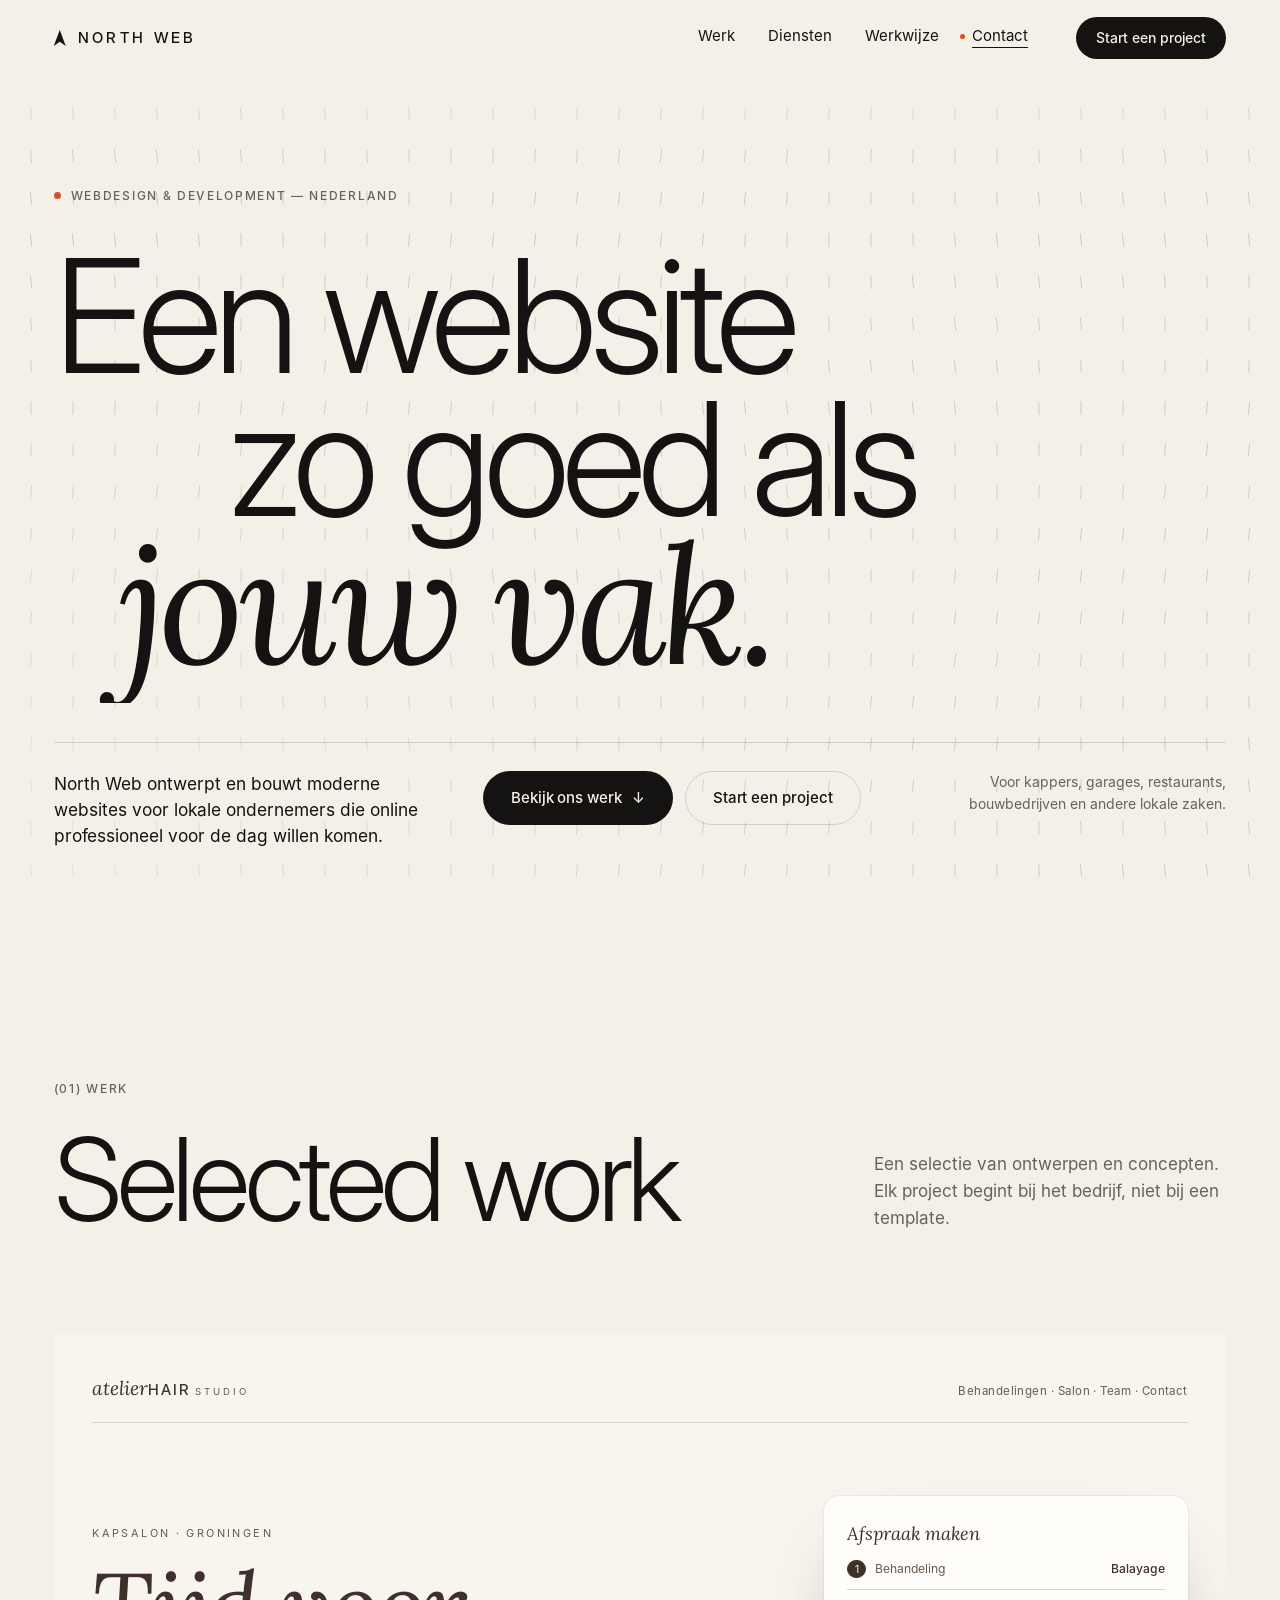
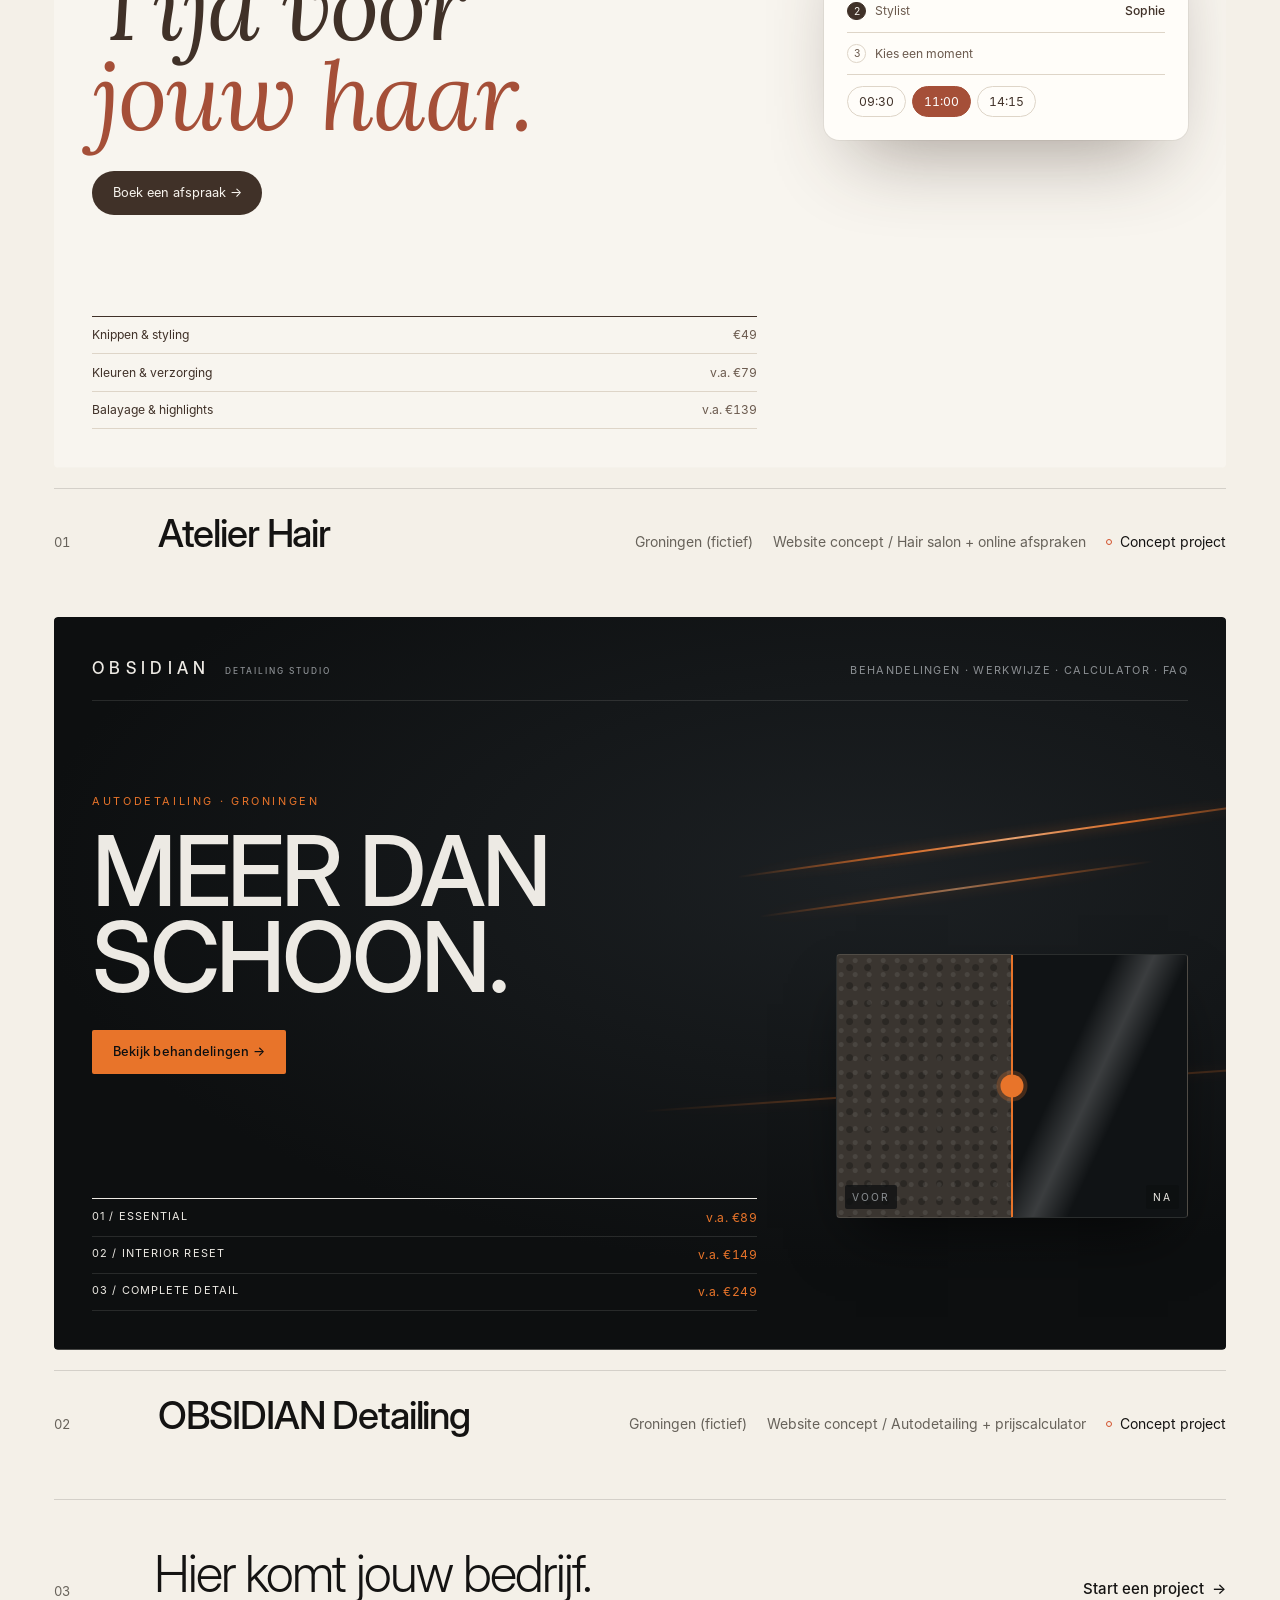
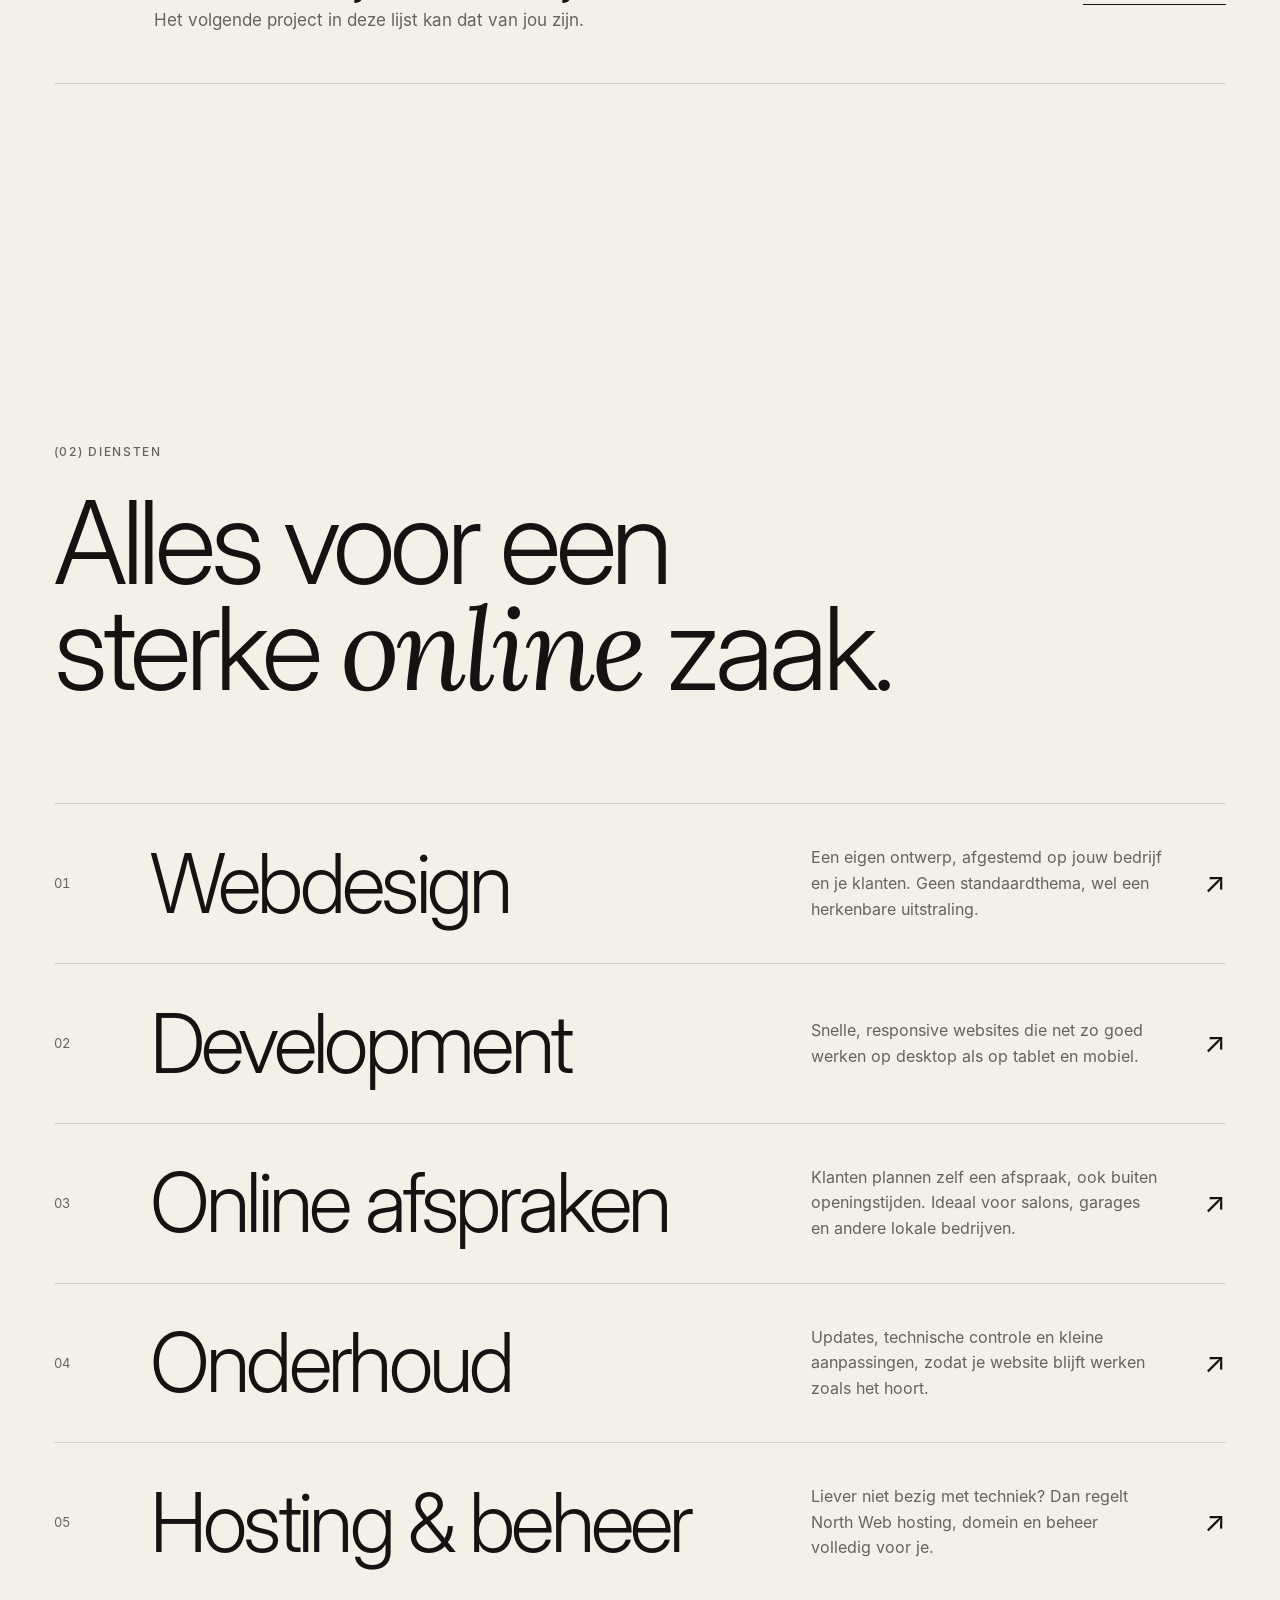
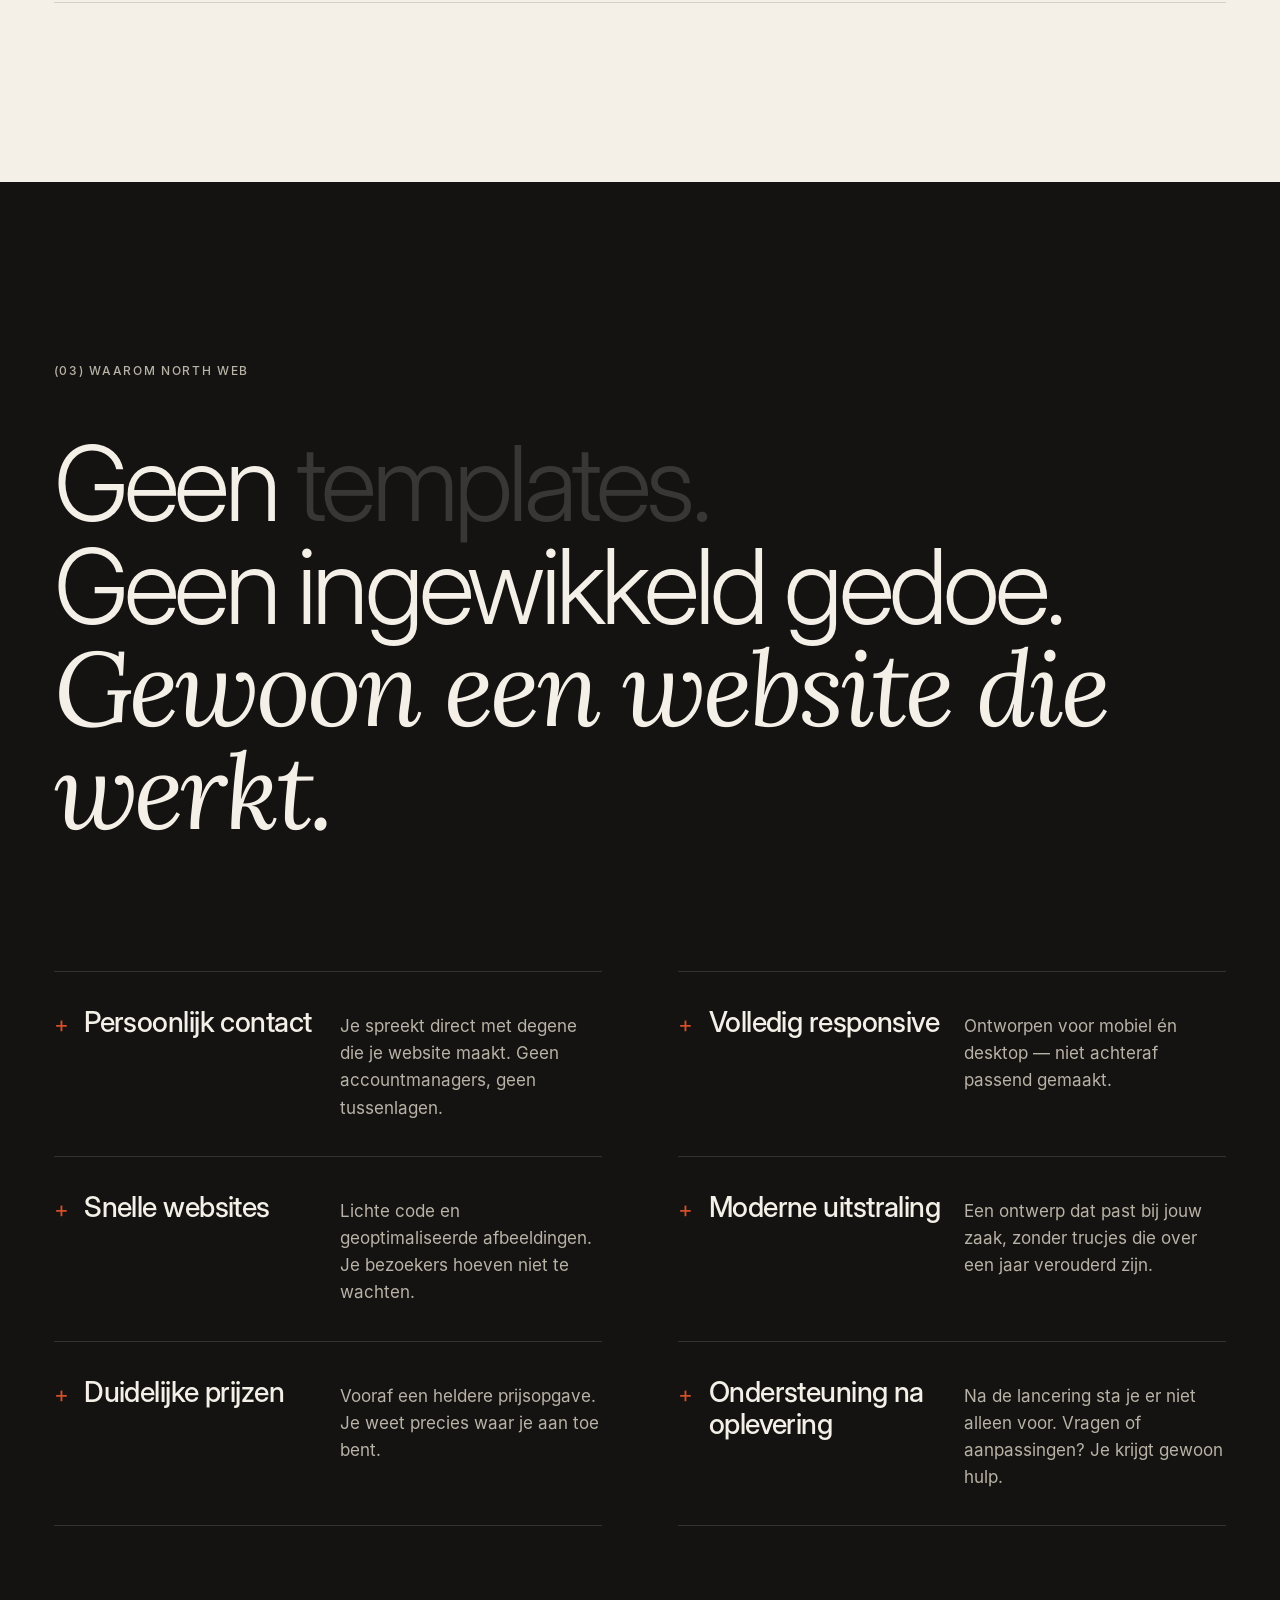
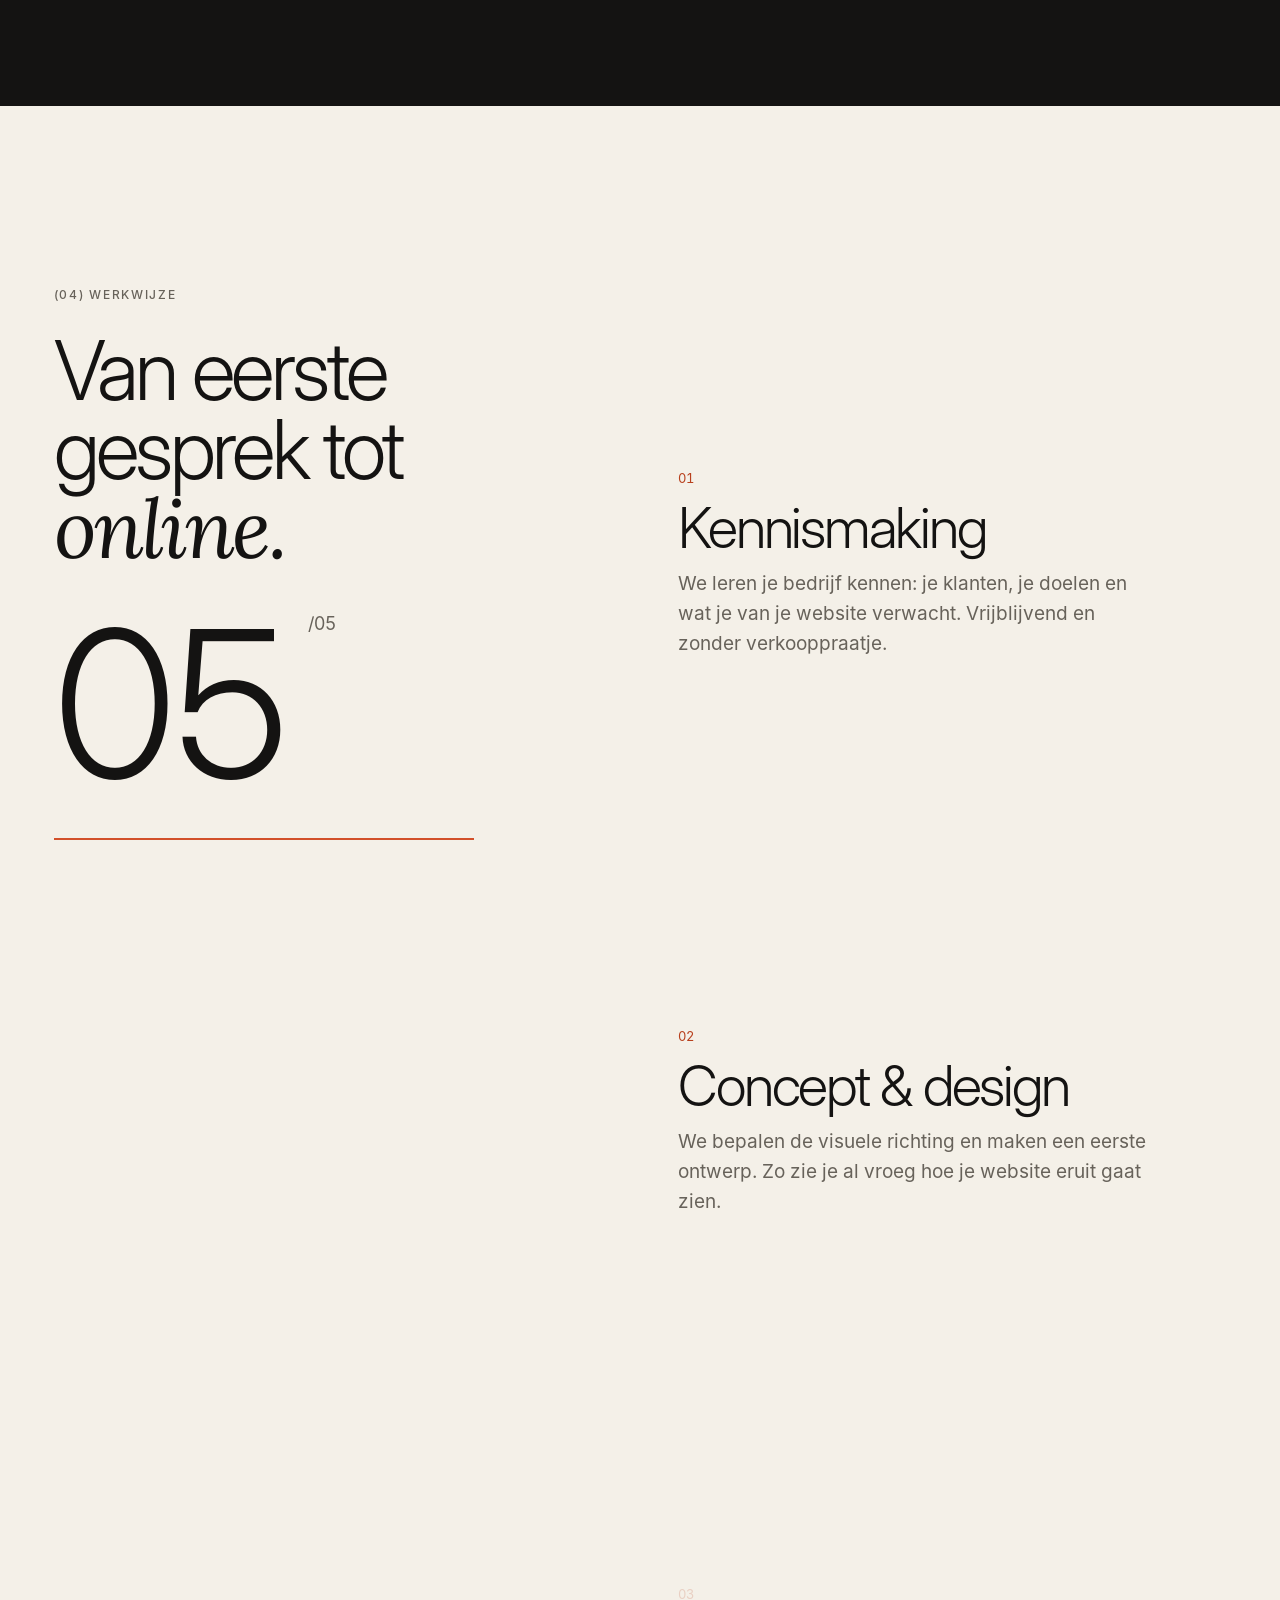
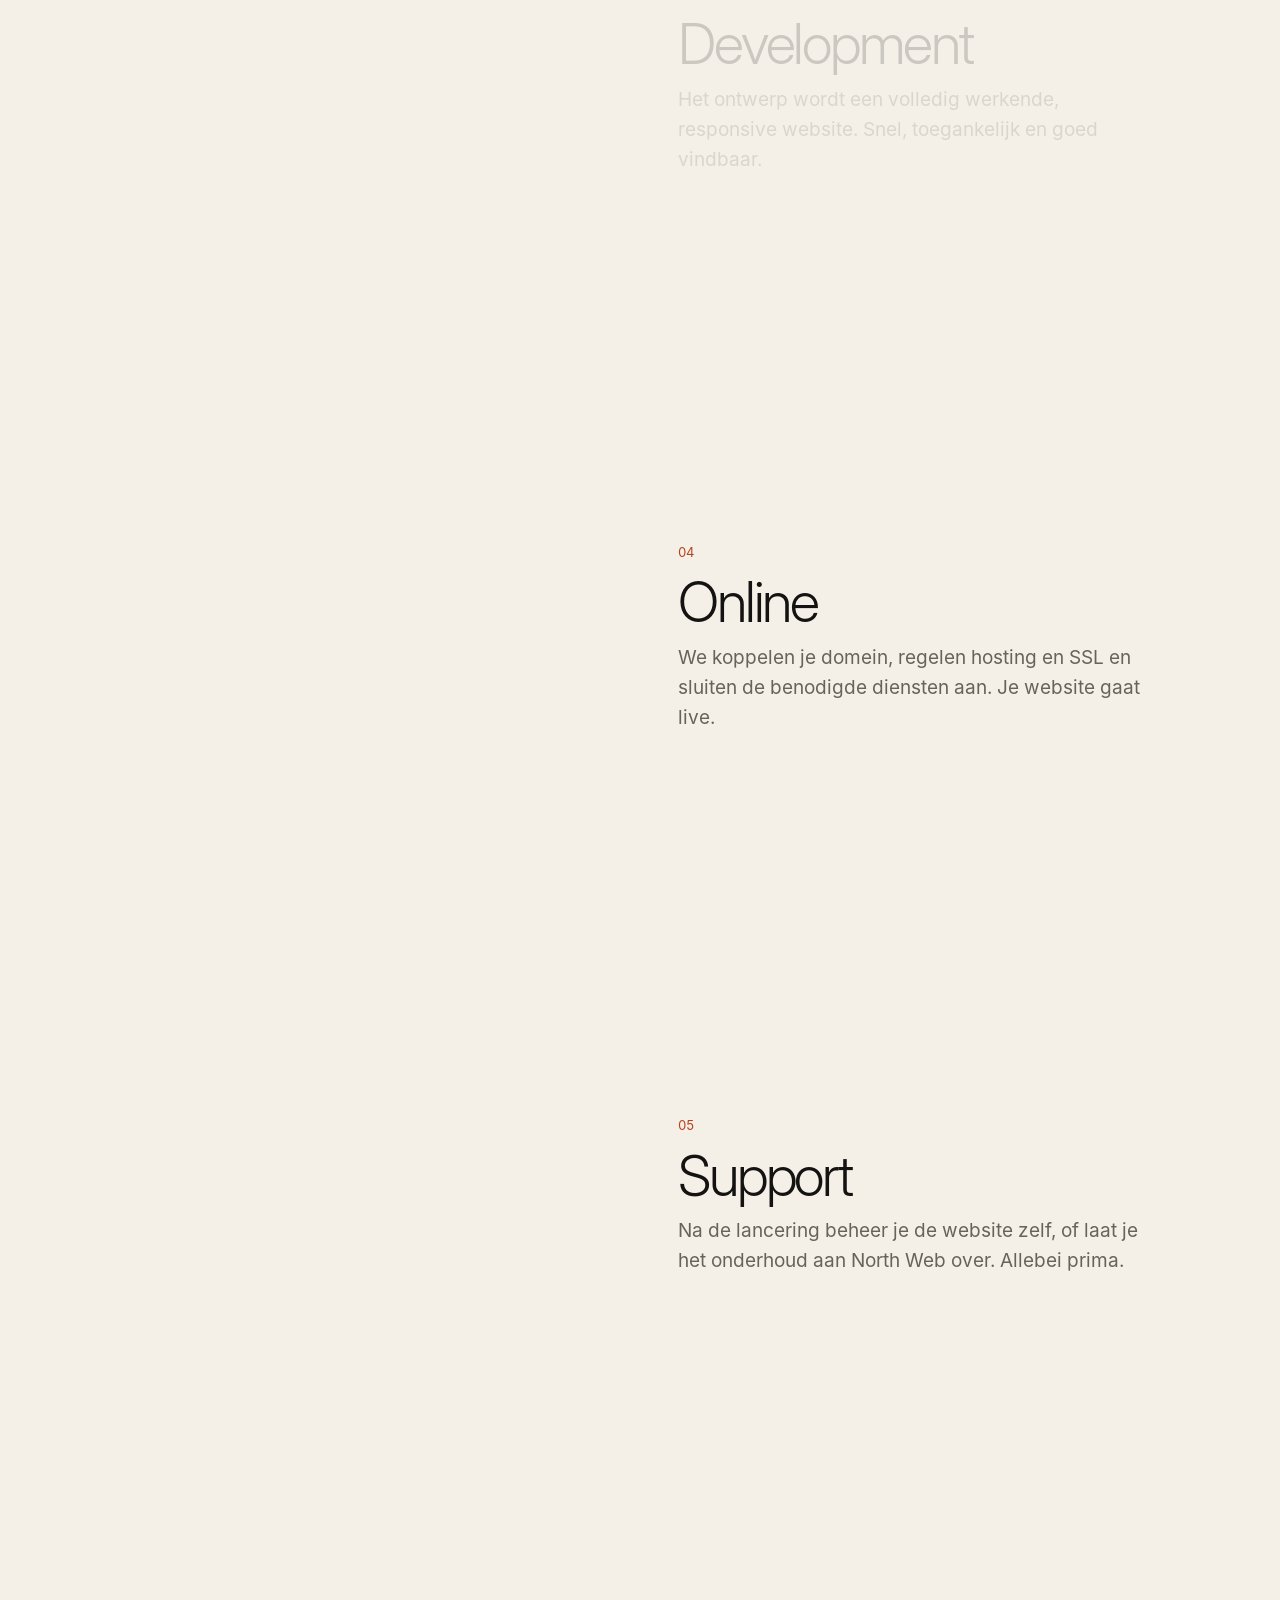
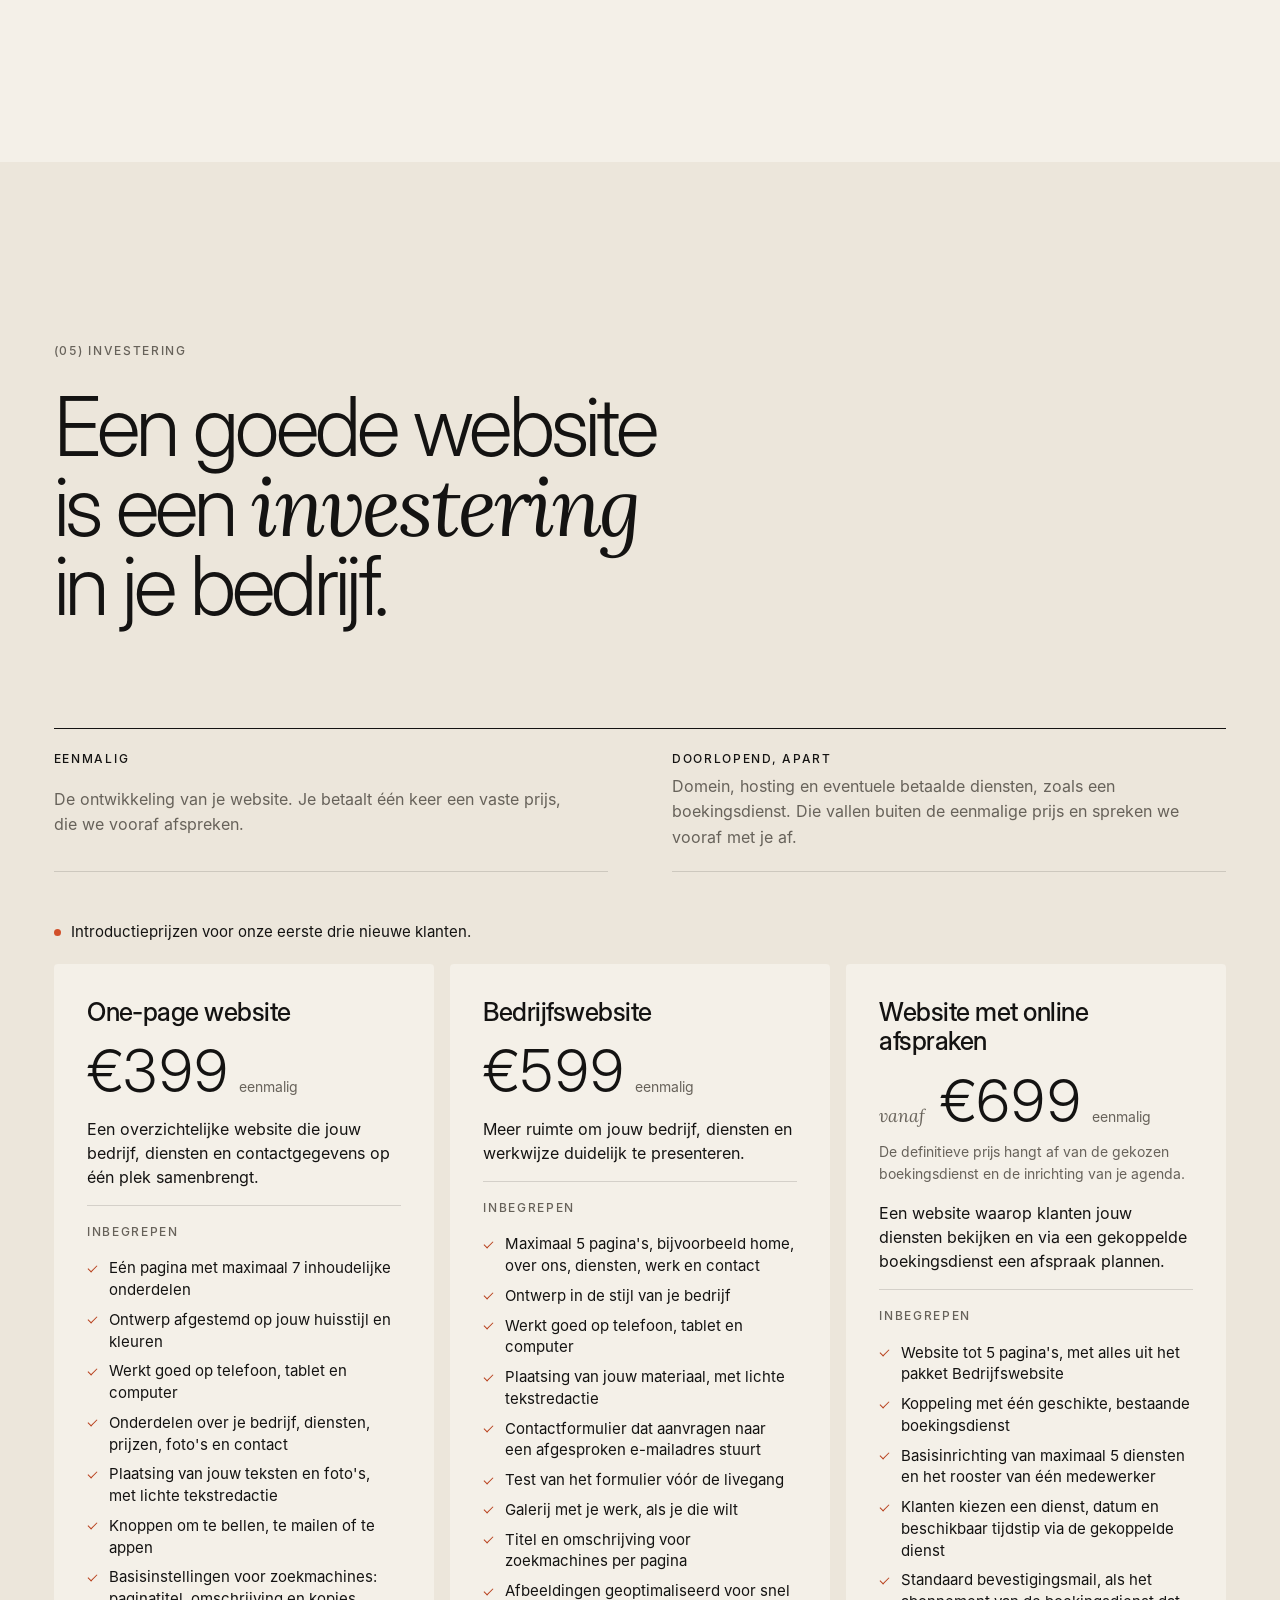
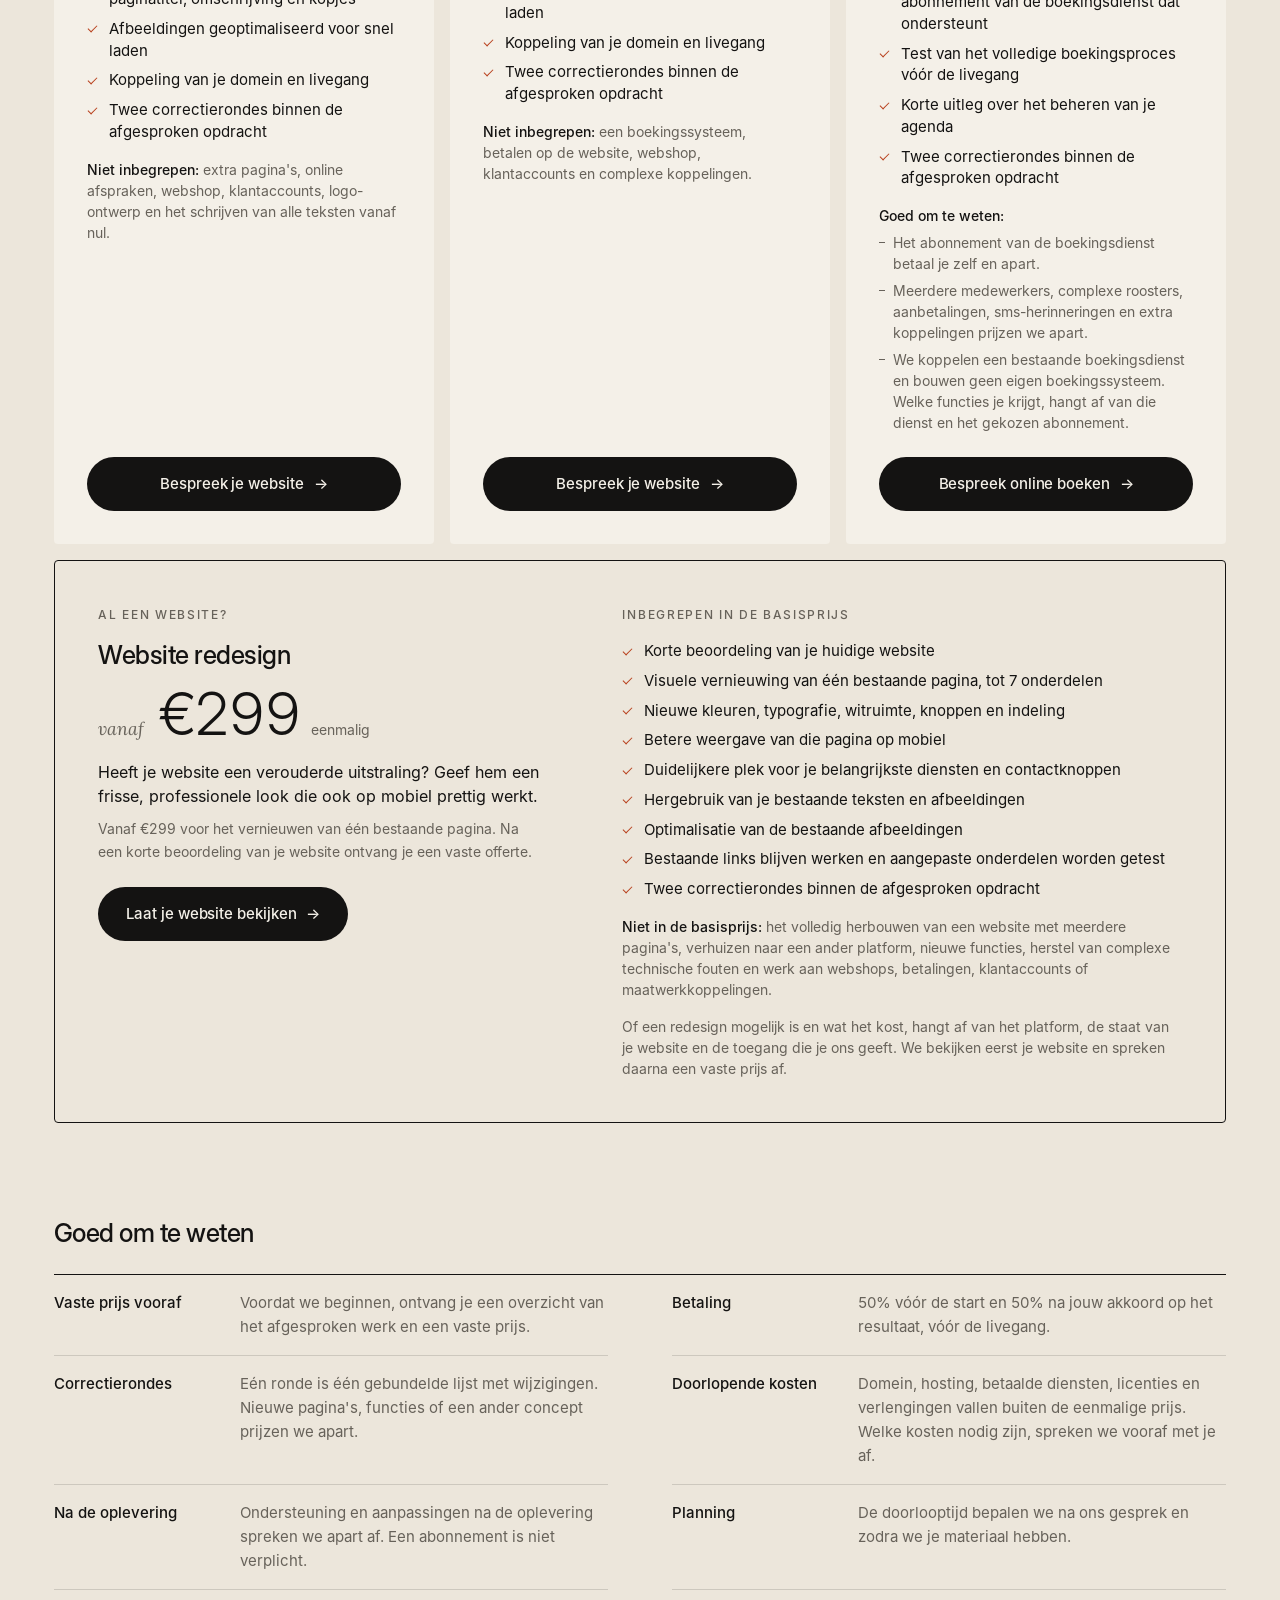
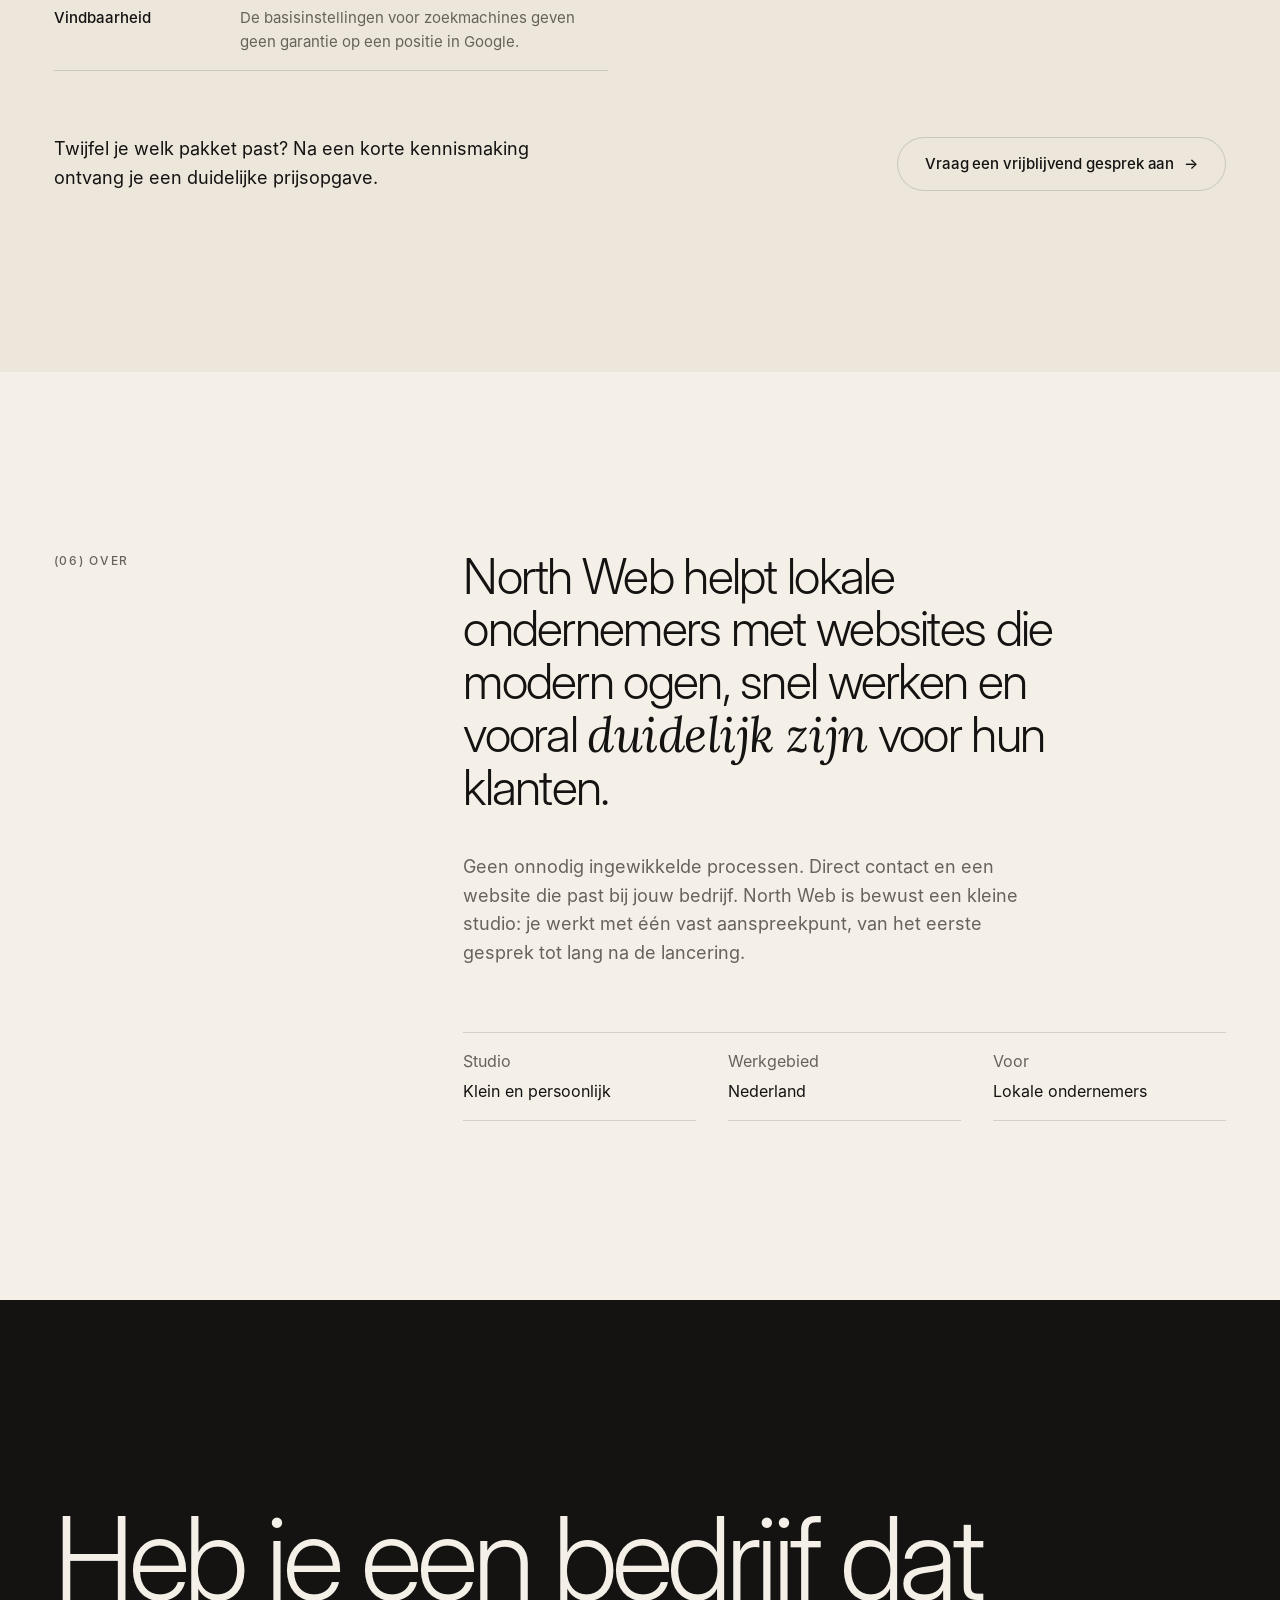
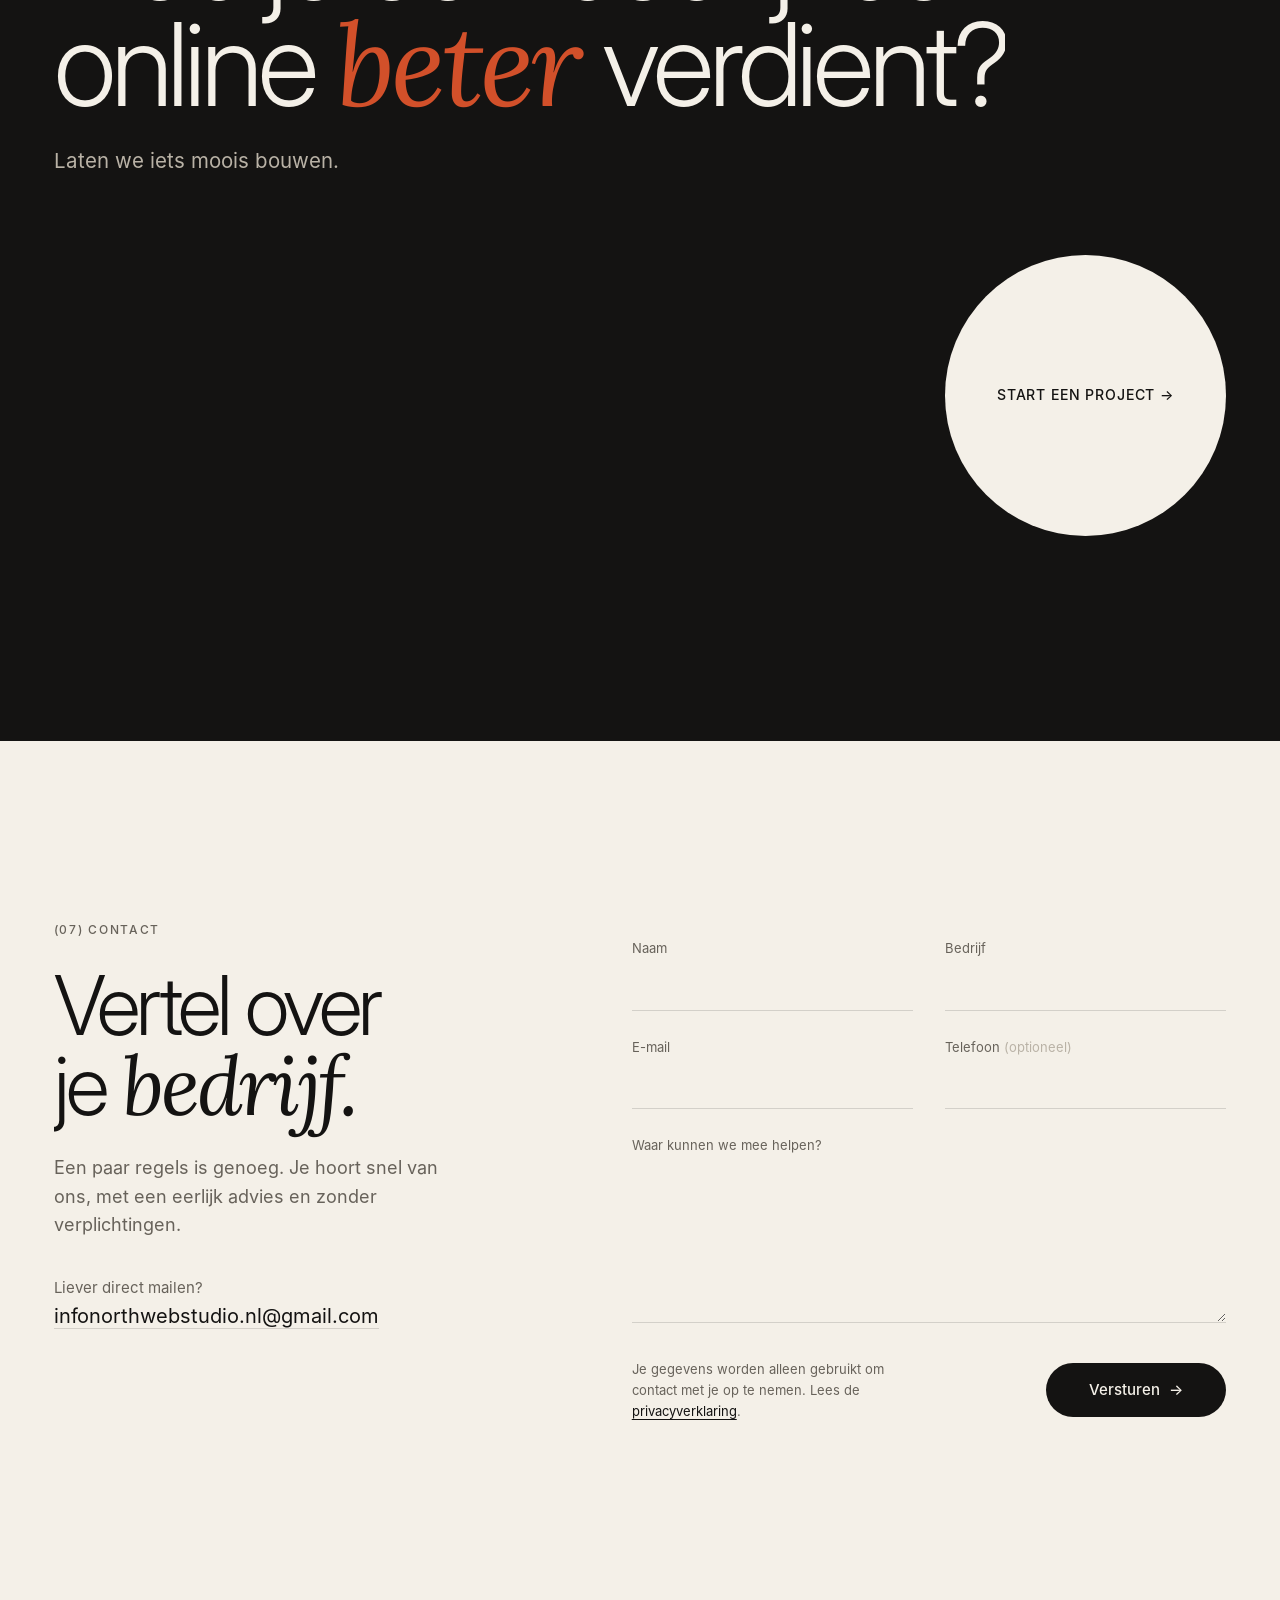
==== commit 7efd32fb: "Werk: OBSIDIAN Detailing toegevoegd als conceptproject met live demo Co-Authored-By: Claude Opus 5.5" ====
--- a/index.html
+++ b/index.html
@@ -201,9 +201,50 @@
             </div>
           </article>
 
+          <!-- PROJECT 02 — OBSIDIAN Detailing (fictieve studio, live demo) -->
+          <article class="project" data-project>
+            <a class="project-stage" href="https://obsidian-detailing-tymur8.vercel.app" target="_blank" rel="noopener" data-cursor-label="Live demo ↗" aria-label="Bekijk de live demo van OBSIDIAN Detailing (opent in een nieuw tabblad)">
+              <div class="project-visual cover-obsidian" data-reveal-image>
+                <span class="ob-light ob-light-1" aria-hidden="true"></span>
+                <span class="ob-light ob-light-2" aria-hidden="true"></span>
+                <span class="ob-light ob-light-3" aria-hidden="true"></span>
+                <div class="ob-bar" aria-hidden="true">
+                  <span class="ob-logo">OBSIDIAN <small>Detailing Studio</small></span>
+                  <span class="ob-nav">Behandelingen · Werkwijze · Calculator · FAQ</span>
+                </div>
+                <div class="ob-body" data-parallax="-0.03" aria-hidden="true">
+                  <p class="ob-eyebrow">Autodetailing · Groningen</p>
+                  <p class="ob-title">Meer dan<br>schoon.</p>
+                  <span class="ob-btn">Bekijk behandelingen →</span>
+                </div>
+                <div class="ob-compare" data-parallax="0.06" aria-hidden="true">
+                  <span class="ob-compare-before">Voor</span>
+                  <span class="ob-compare-after">Na</span>
+                  <span class="ob-compare-handle"></span>
+                </div>
+                <ul class="ob-menu" aria-hidden="true">
+                  <li><span>01 / Essential</span><span>v.a. €89</span></li>
+                  <li><span>02 / Interior Reset</span><span>v.a. €149</span></li>
+                  <li><span>03 / Complete Detail</span><span>v.a. €249</span></li>
+                </ul>
+              </div>
+              <span class="project-touch-label" aria-hidden="true">Live demo ↗</span>
+            </a>
+
+            <div class="project-meta">
+              <span class="project-index">02</span>
+              <h3 class="project-title">OBSIDIAN Detailing</h3>
+              <ul class="project-tags">
+                <li>Groningen (fictief)</li>
+                <li>Website concept / Autodetailing + prijscalculator</li>
+                <li class="tag-concept">Concept project</li>
+              </ul>
+            </div>
+          </article>
+
           <!-- PLAATS VOOR VOLGENDE PROJECTEN -->
           <article class="project-next" data-reveal>
-            <span class="project-index">02</span>
+            <span class="project-index">03</span>
             <div>
               <h3 class="project-next-title">Hier komt jouw bedrijf.</h3>
               <p>Het volgende project in deze lijst kan dat van jou zijn.</p>
--- a/assets/css/style.css
+++ b/assets/css/style.css
@@ -682,3 +682,50 @@
 .package-chosen { display: flex; align-items: center; justify-content: space-between; gap: 12px; margin-top: 18px; padding: 12px 16px; background: var(--paper); border-left: 2px solid var(--accent); font-size: 15px; }
 .package-chosen button { font-size: 14px; text-decoration: underline; text-underline-offset: 3px; color: var(--stone); }
 .package-chosen[hidden] { display: none; }
+
+/* ---------- Project 02: OBSIDIAN Detailing — donkere studio-cover ---------- */
+.project-visual.cover-obsidian {
+  --ob-bg: #0D0F10; --ob-panel: #16191B; --ob-text: #EDEAE4; --ob-muted: #8C9094; --ob-orange: #E8742A; --ob-line: rgba(237, 234, 228, .12);
+  background: radial-gradient(120% 90% at 70% 35%, #1C2023 0%, var(--ob-bg) 60%);
+  color: var(--ob-text); display: block; padding: clamp(18px, 3vw, 44px);
+}
+.cover-obsidian::before { display: none; }
+.ob-light { position: absolute; height: 2px; border-radius: 2px; background: linear-gradient(90deg, transparent, var(--ob-orange) 30%, #FFB27A 50%, var(--ob-orange) 70%, transparent); filter: drop-shadow(0 0 6px rgba(232, 116, 42, .7)); opacity: .9; transform: rotate(-8deg); }
+.ob-light-1 { width: 48%; right: -6%; top: 30%; }
+.ob-light-2 { width: 34%; right: 6%; top: 37%; opacity: .55; }
+.ob-light-3 { width: 60%; right: -10%; top: 64%; opacity: .35; transform: rotate(-4deg); }
+.ob-bar { position: relative; width: 100%; display: flex; justify-content: space-between; align-items: baseline; gap: 16px; padding-bottom: clamp(10px, 1.4vw, 18px); border-bottom: 1px solid var(--ob-line); font-size: clamp(9px, .85vw, 12px); letter-spacing: .12em; text-transform: uppercase; color: var(--ob-muted); }
+.ob-logo { font-family: var(--font-display); font-weight: 500; font-size: clamp(13px, 1.3vw, 19px); letter-spacing: .32em; color: var(--ob-text); }
+.ob-logo small { font-family: var(--font-body); font-size: .5em; letter-spacing: .24em; color: var(--ob-muted); margin-left: .6em; }
+.ob-body { position: absolute; left: clamp(18px, 3vw, 44px); top: 24%; max-width: 60%; }
+.ob-eyebrow { font-size: clamp(9px, .85vw, 12px); letter-spacing: .24em; text-transform: uppercase; color: var(--ob-orange); margin-bottom: clamp(8px, 1.4vw, 20px); }
+.ob-title { font-family: var(--font-display); font-weight: 500; text-transform: uppercase; font-size: clamp(42px, 7.6vw, 132px); line-height: .88; letter-spacing: -.035em; }
+.ob-btn { display: inline-block; margin-top: clamp(14px, 2.4vw, 36px); background: var(--ob-orange); color: var(--ob-bg); font-size: clamp(10px, 1vw, 15px); font-weight: 500; padding: .9em 1.6em; border-radius: 2px; letter-spacing: .02em; }
+.ob-compare {
+  position: absolute; right: clamp(18px, 3vw, 44px); top: 46%; width: 30%; aspect-ratio: 4 / 3;
+  border-radius: 4px; overflow: hidden; border: 1px solid var(--ob-line);
+  background: linear-gradient(90deg, #3A3530 0 50%, #101315 50% 100%);
+  box-shadow: 0 30px 60px -20px rgba(0, 0, 0, .7);
+  transition: transform 1s var(--ease-out);
+}
+.ob-compare::before { /* "vuile" helft: grove korrel */ content: ""; position: absolute; left: 0; top: 0; width: 50%; height: 100%; background: radial-gradient(circle at 30% 40%, rgba(255,255,255,.08) 0 2px, transparent 3px) 0 0 / 14px 14px, radial-gradient(circle at 70% 70%, rgba(0,0,0,.25) 0 3px, transparent 4px) 0 0 / 18px 18px; }
+.ob-compare::after { /* "schone" helft: lakglans */ content: ""; position: absolute; right: 0; top: 0; width: 50%; height: 100%; background: linear-gradient(115deg, transparent 35%, rgba(255,255,255,.18) 48%, transparent 60%); }
+.ob-compare-before, .ob-compare-after { position: absolute; bottom: 8px; z-index: 2; font-size: clamp(8px, .8vw, 11px); letter-spacing: .18em; text-transform: uppercase; background: rgba(13,15,16,.75); padding: .35em .7em; border-radius: 2px; }
+.ob-compare-before { left: 8px; color: var(--ob-muted); }
+.ob-compare-after { right: 8px; color: var(--ob-text); }
+.ob-compare-handle { position: absolute; left: 50%; top: 0; bottom: 0; width: 2px; margin-left: -1px; background: var(--ob-orange); z-index: 2; }
+.ob-compare-handle::after { content: ""; position: absolute; left: 50%; top: 50%; width: clamp(16px, 1.8vw, 26px); aspect-ratio: 1; border-radius: 50%; background: var(--ob-orange); transform: translate(-50%, -50%); box-shadow: 0 0 0 4px rgba(232,116,42,.25); }
+.ob-menu { position: absolute; left: clamp(18px, 3vw, 44px); right: 40%; bottom: clamp(18px, 3vw, 44px); border-top: 1px solid var(--ob-text); font-size: clamp(9px, .95vw, 14px); letter-spacing: .04em; }
+.ob-menu li { display: flex; justify-content: space-between; padding: .7em 0; border-bottom: 1px solid var(--ob-line); }
+.ob-menu li span:first-child { text-transform: uppercase; letter-spacing: .1em; font-size: .9em; }
+.ob-menu li span:last-child { font-variant-numeric: tabular-nums; color: var(--ob-orange); }
+@media (hover: hover) { .project-stage:hover .ob-compare { transform: translateY(-3%) rotate(-1deg); } }
+@media (max-width: 700px) {
+  .ob-nav { display: none; }
+  .ob-body { top: 14%; max-width: none; right: clamp(18px, 3vw, 44px); }
+  .ob-title { font-size: clamp(46px, 14vw, 66px); }
+  .ob-menu { display: none; }
+  .ob-compare { top: auto; bottom: 16px; right: 16px; width: 56%; }
+  .ob-light-1 { top: 52%; } .ob-light-2 { top: 58%; } .ob-light-3 { display: none; }
+}
+.cover-obsidian + .project-touch-label { background: var(--ivory); color: var(--ink); }
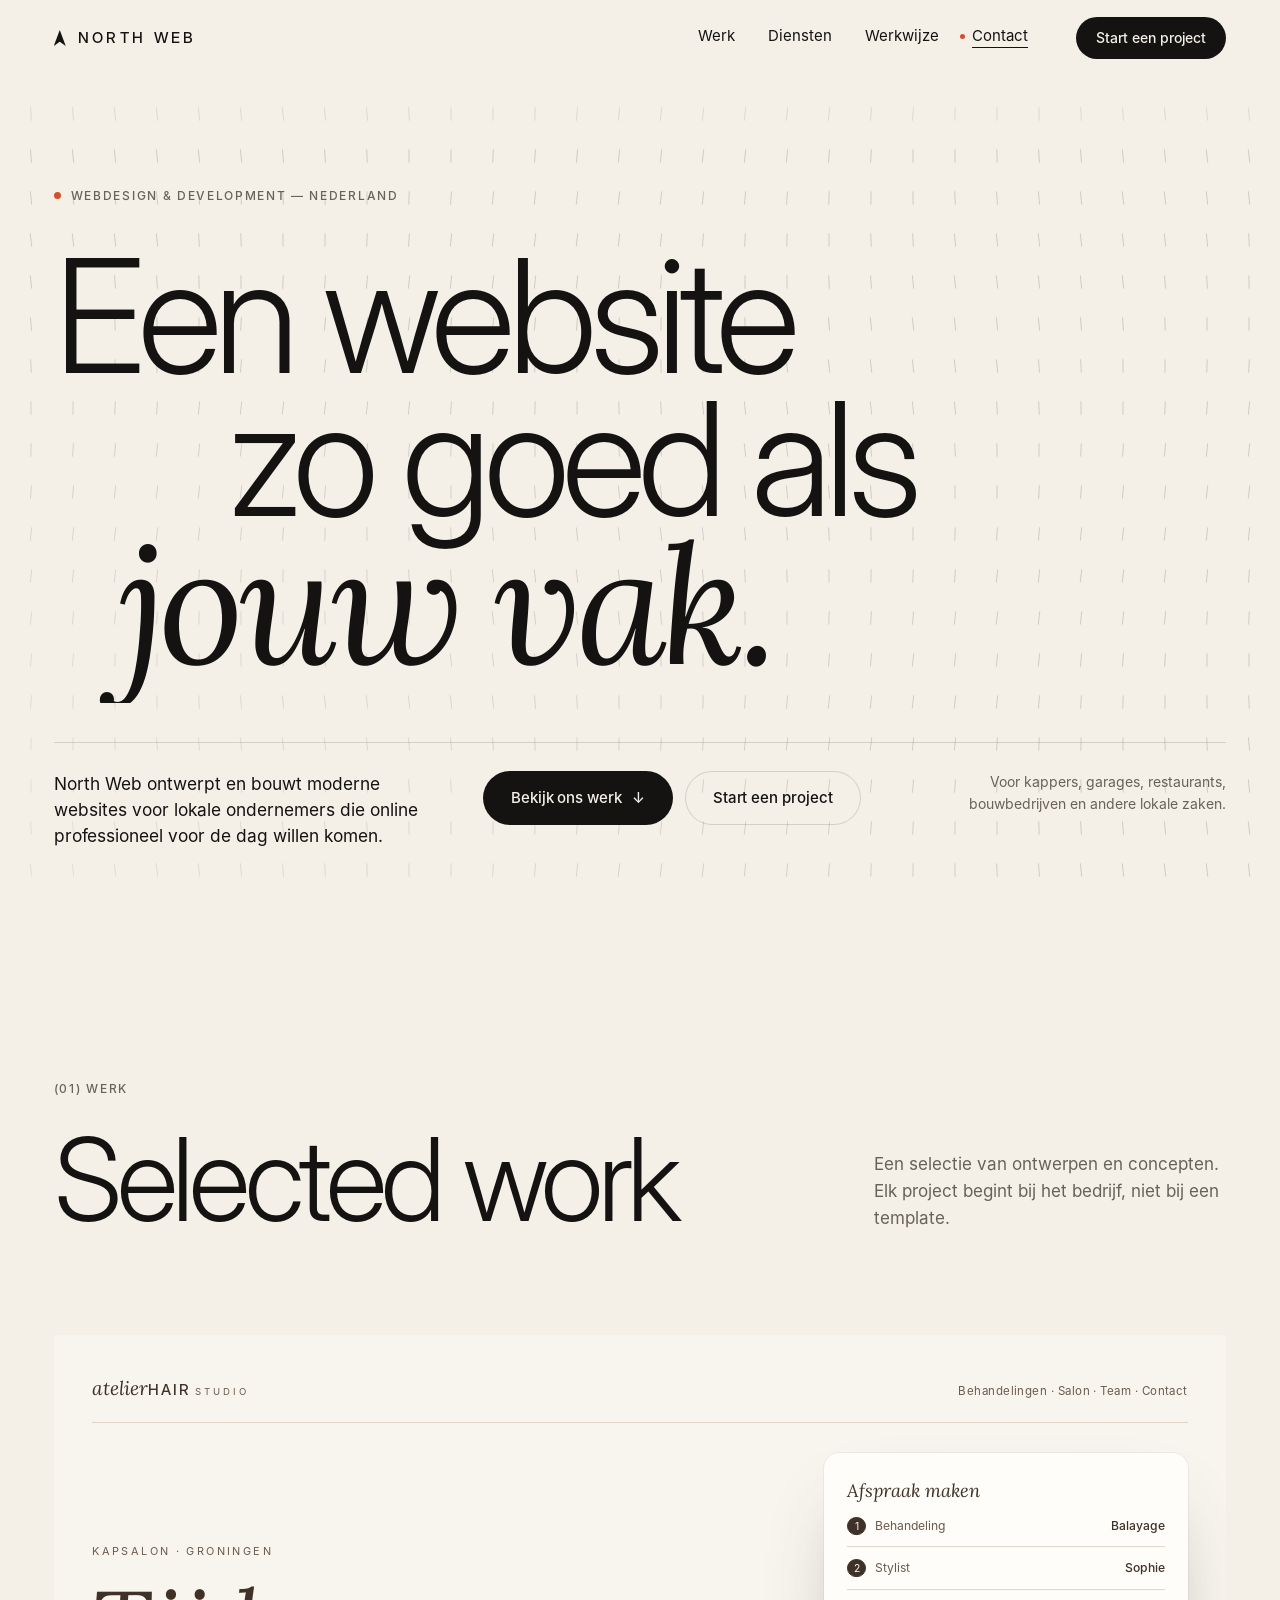
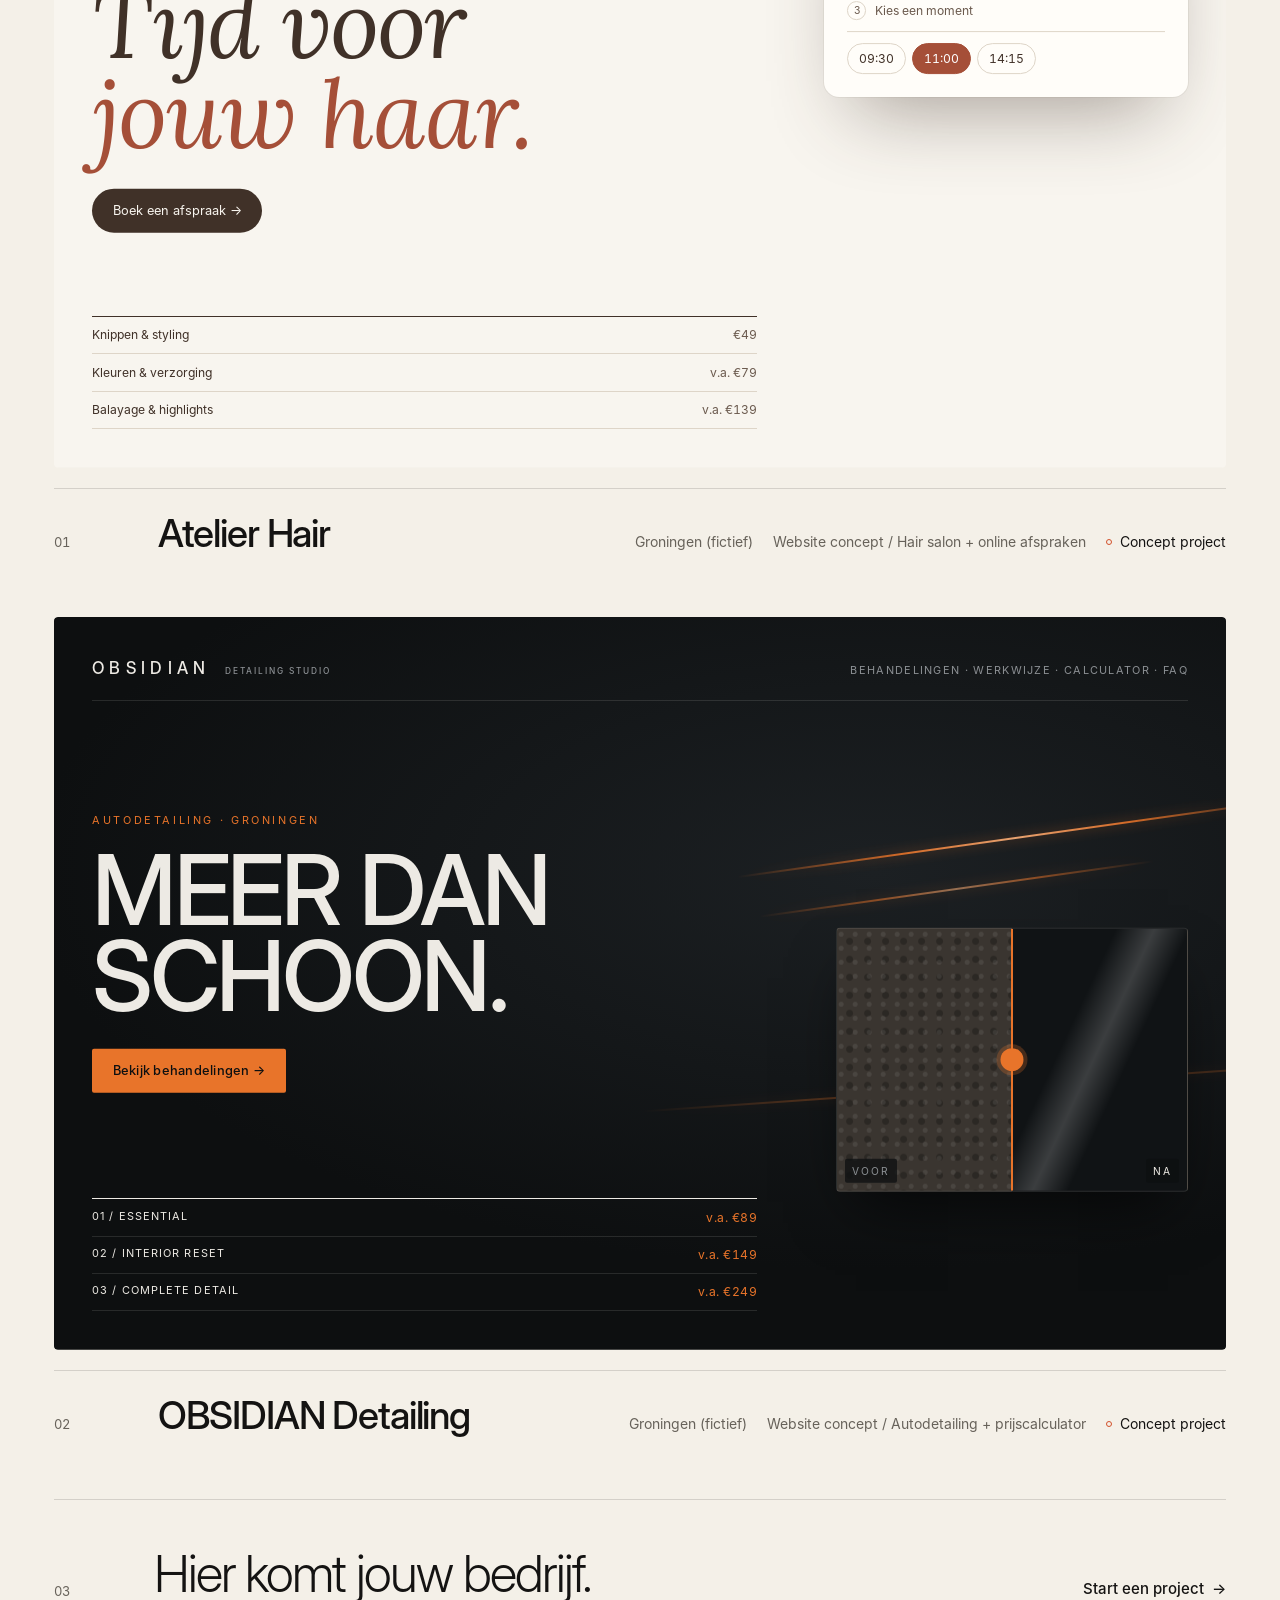
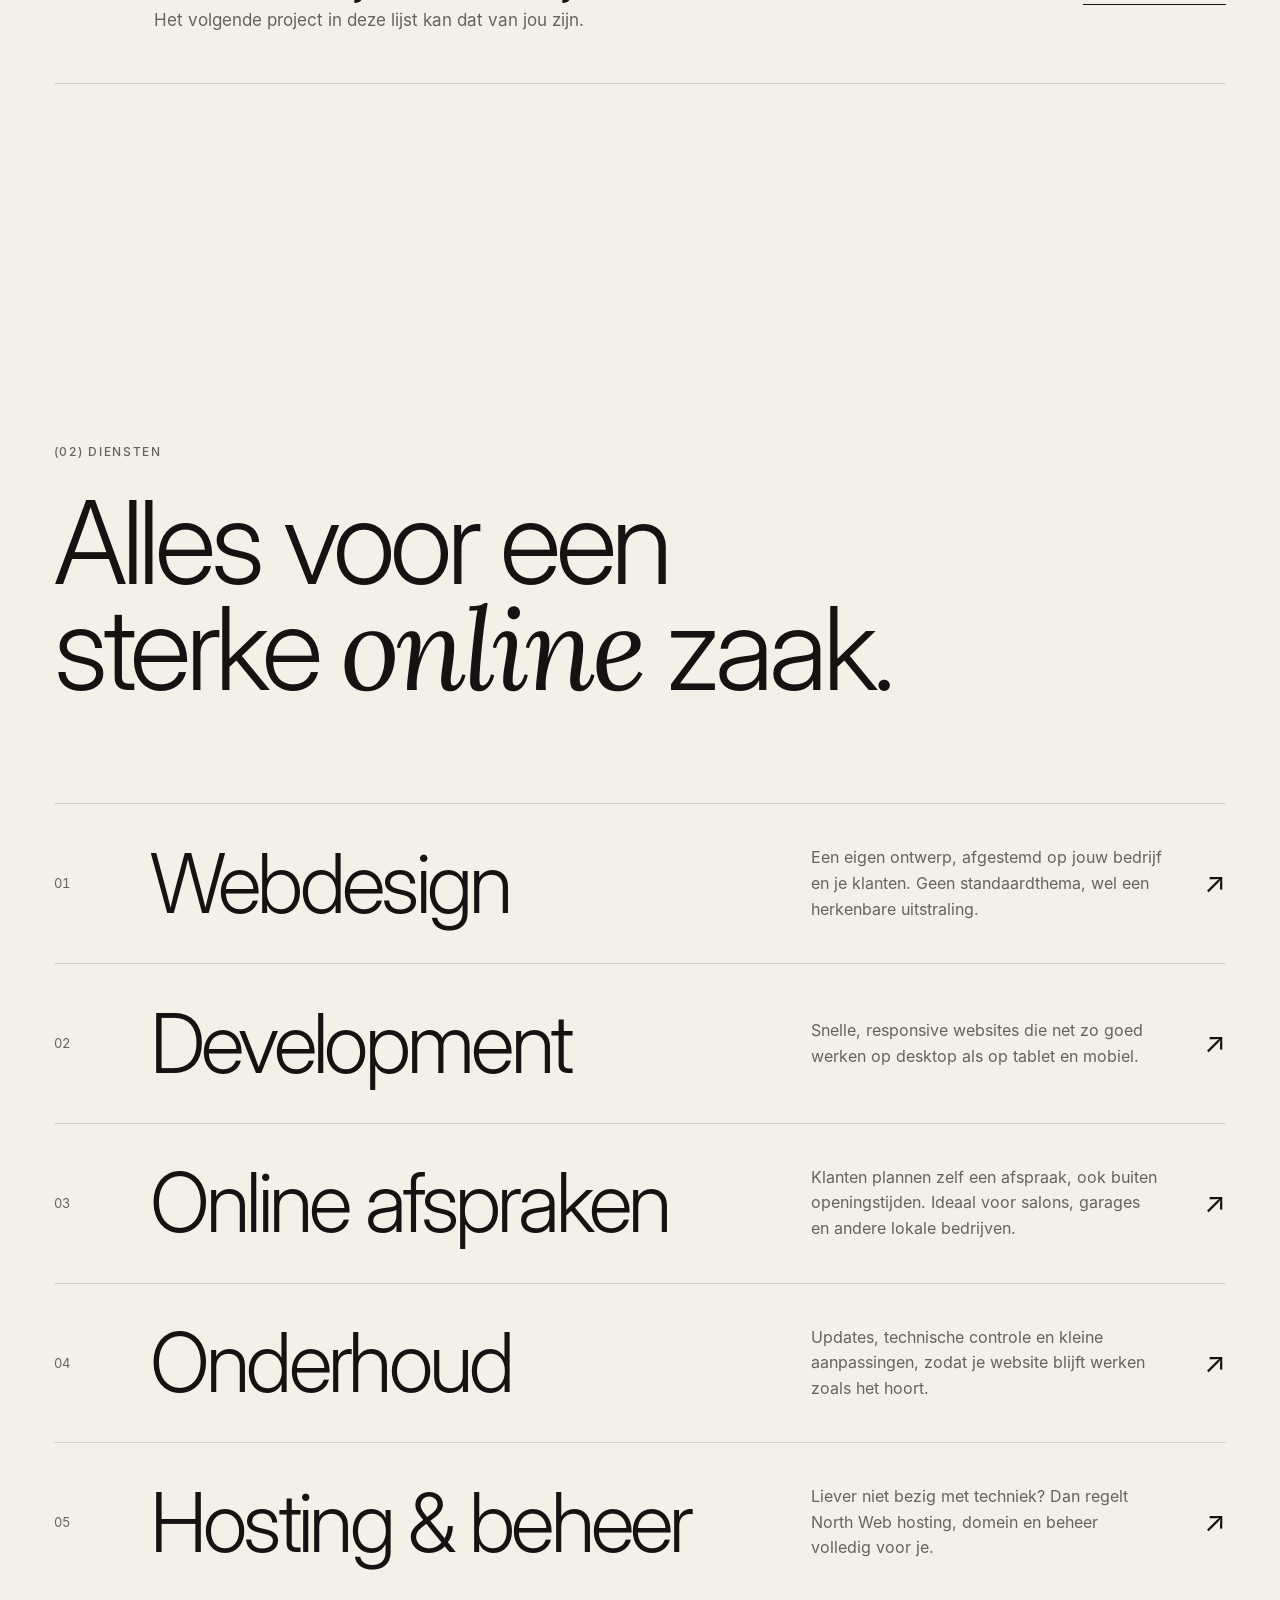
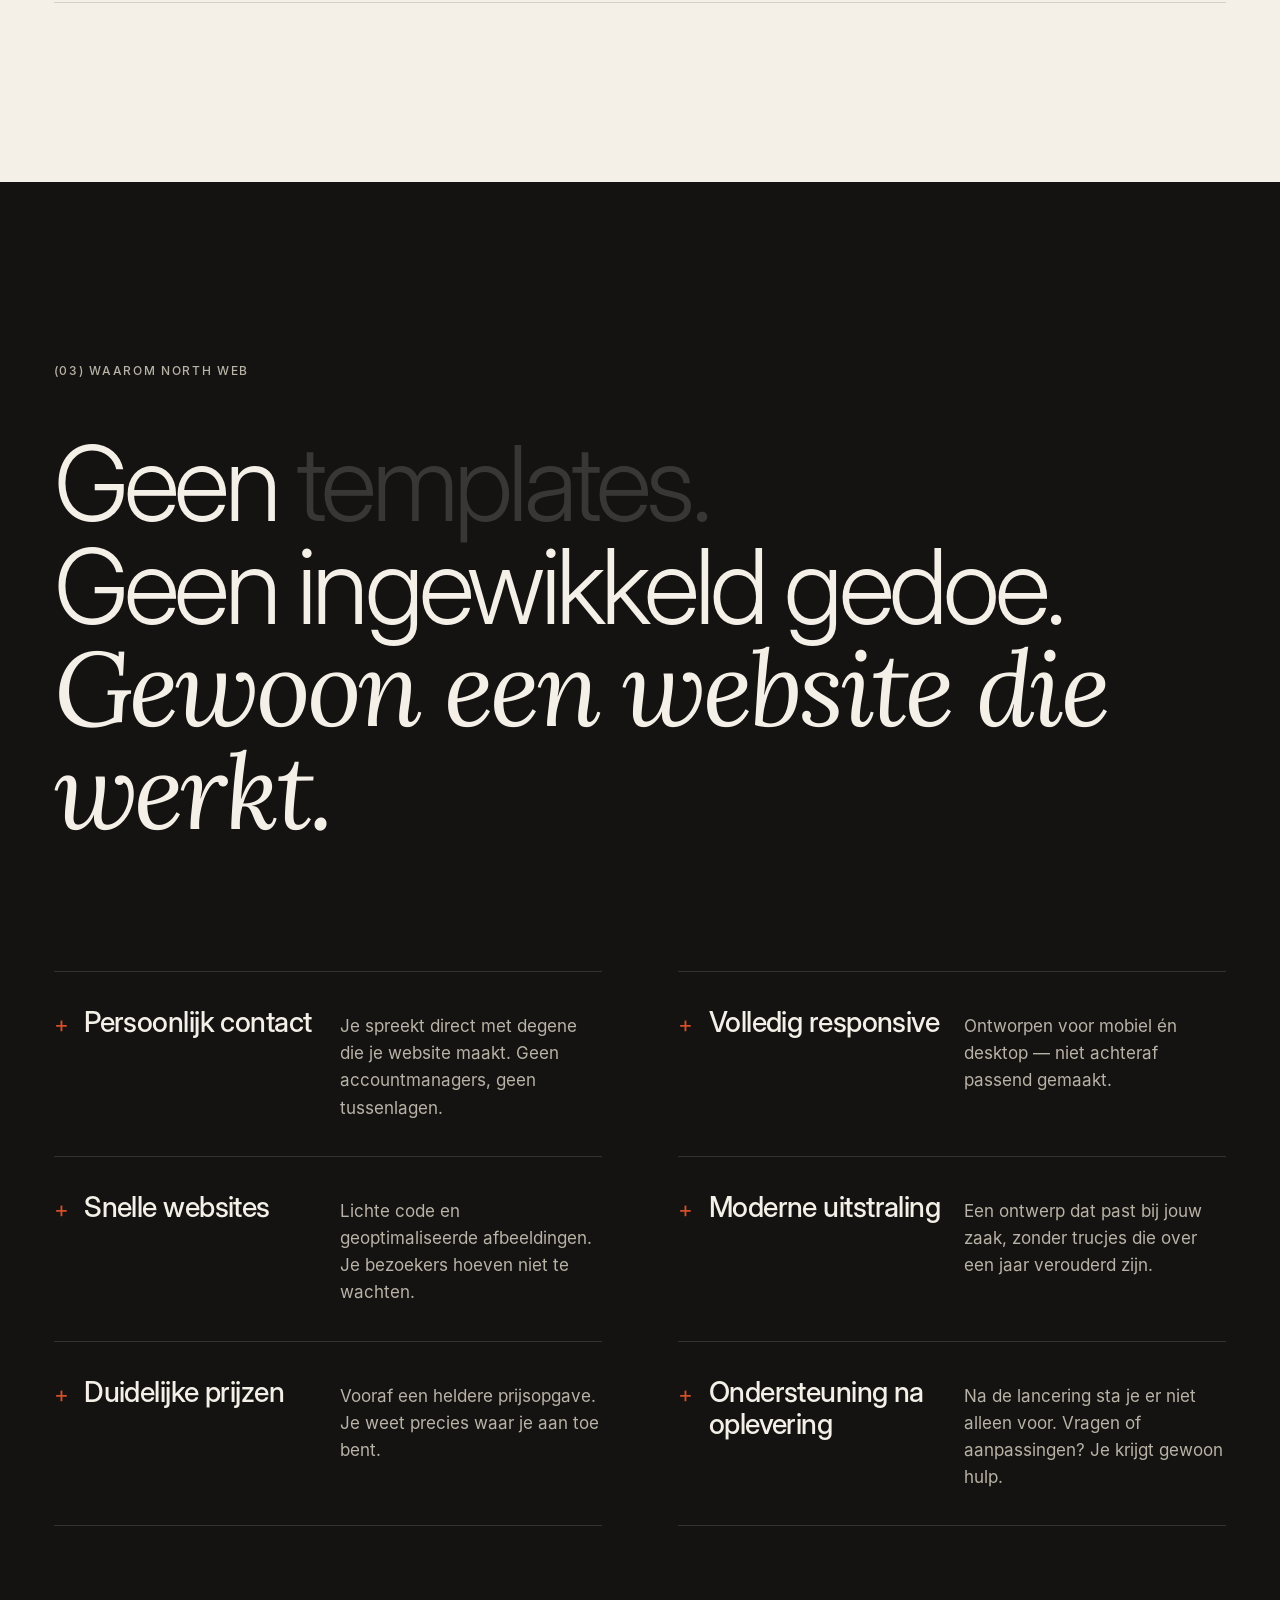
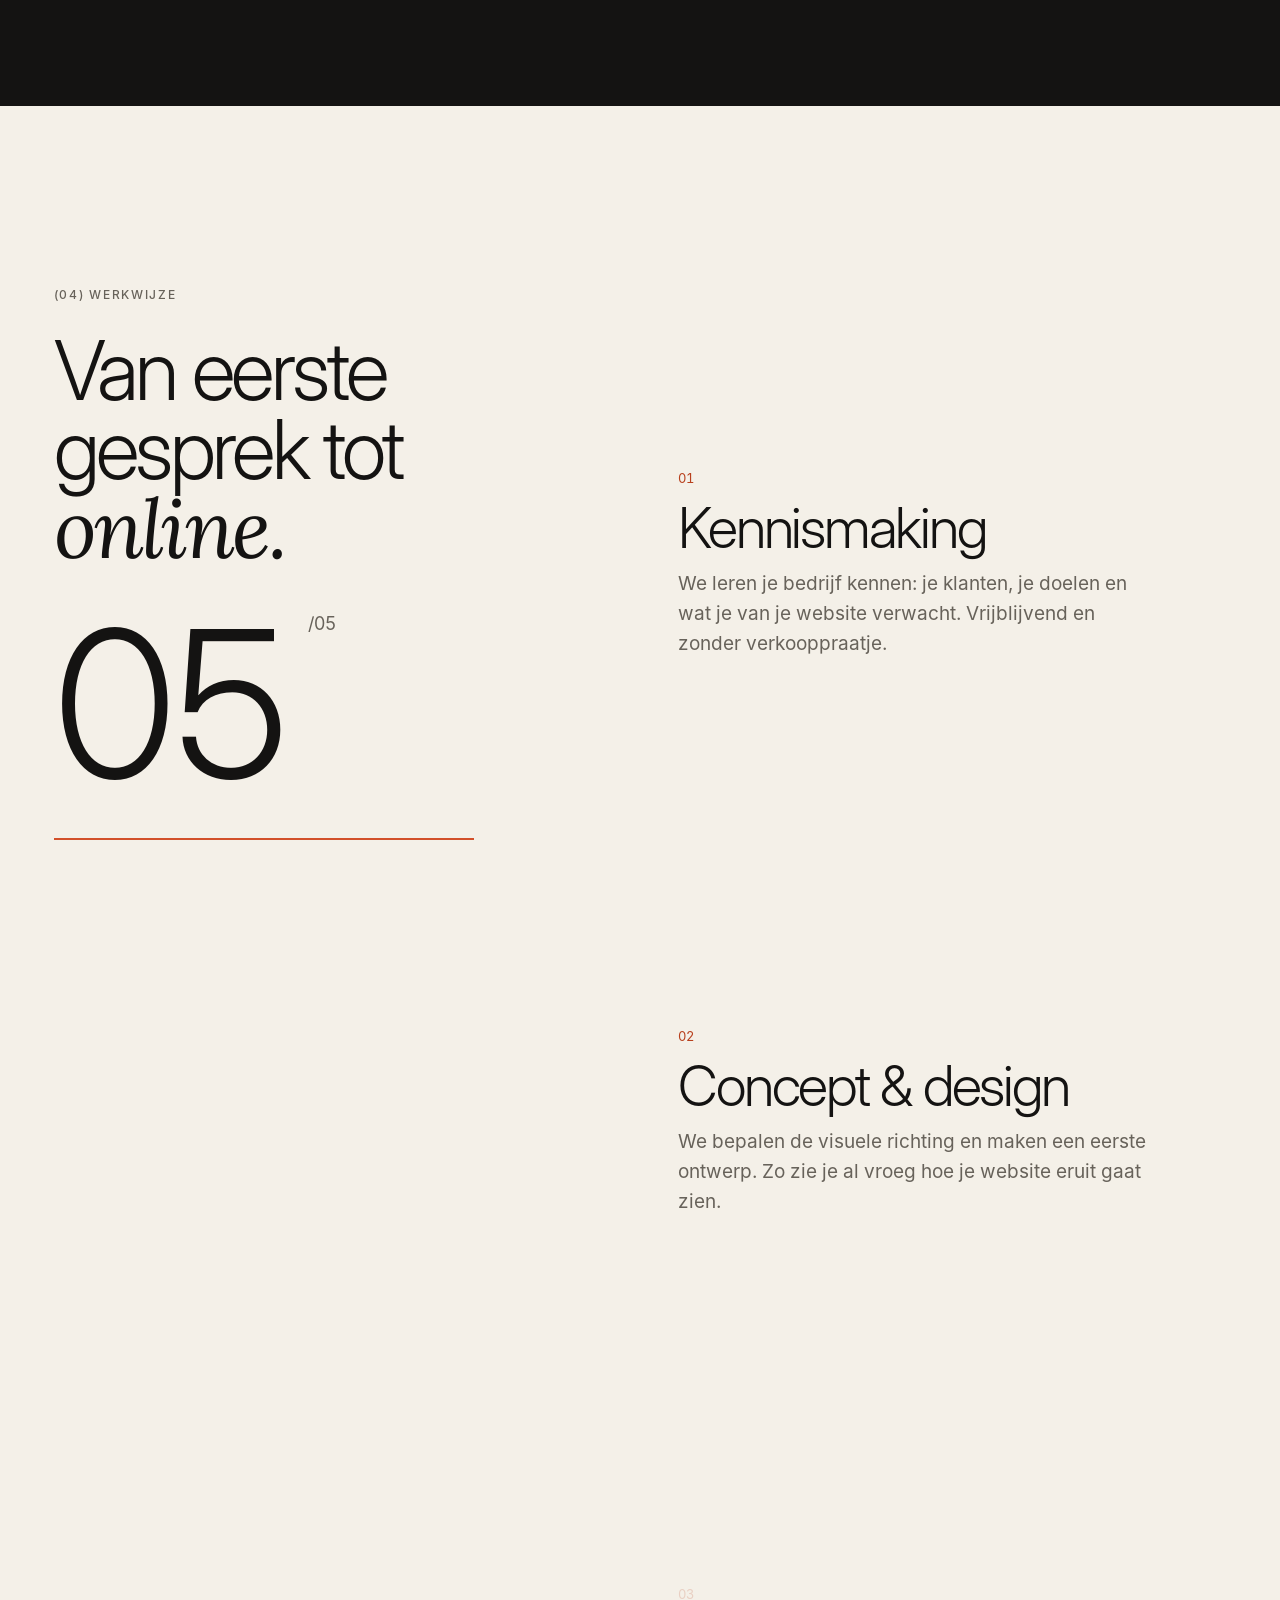
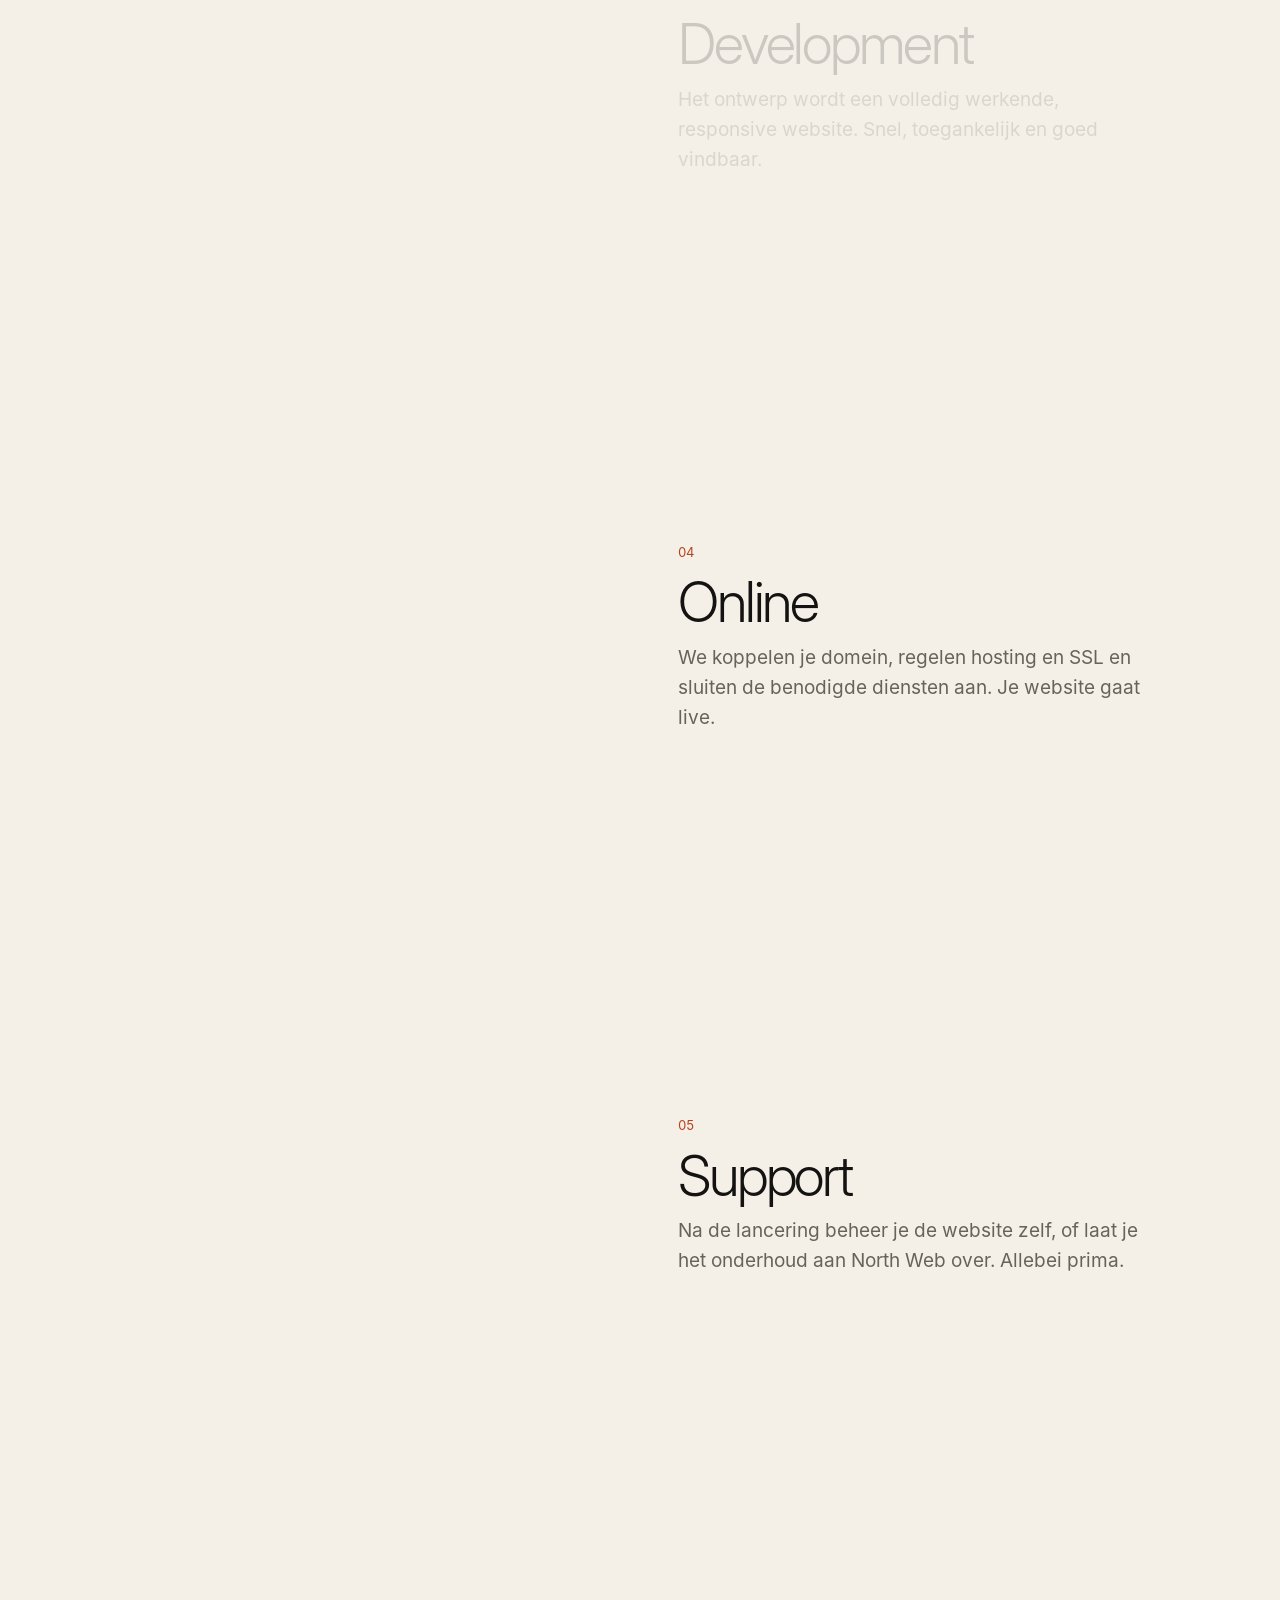
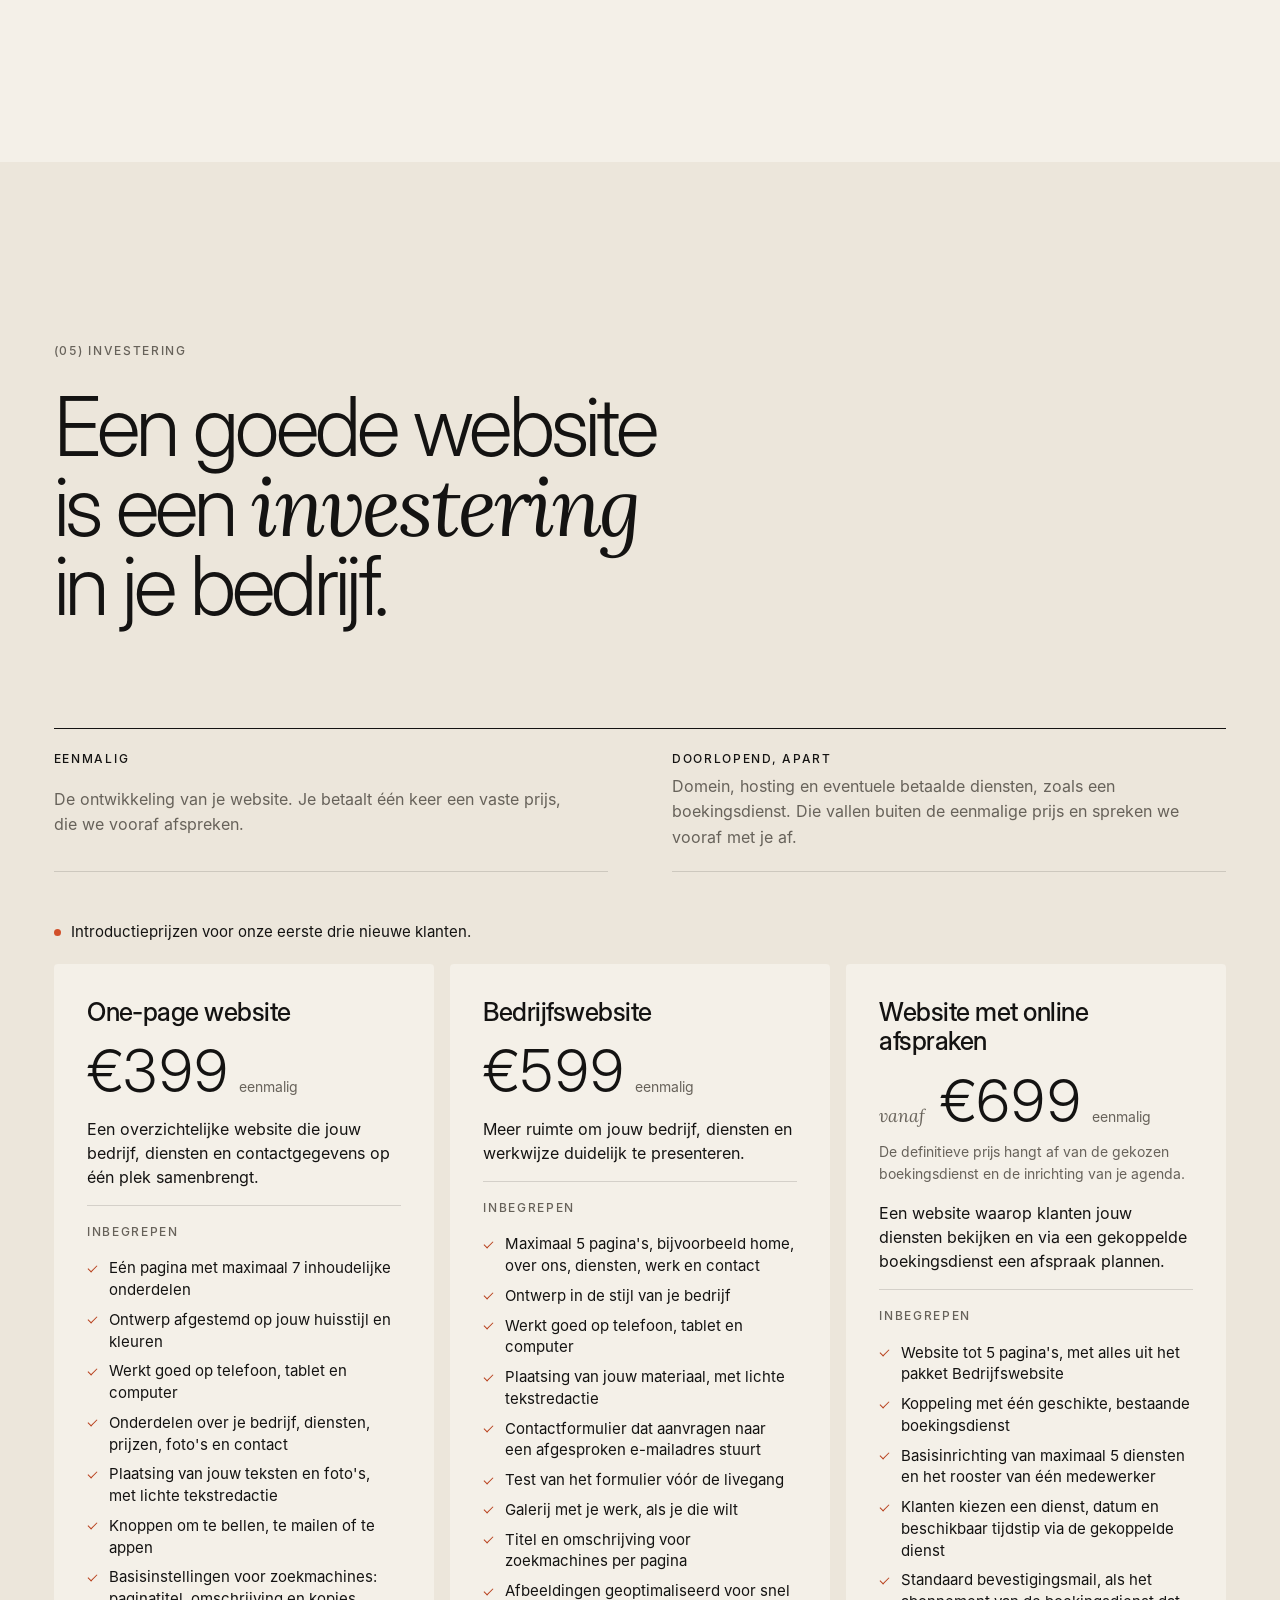
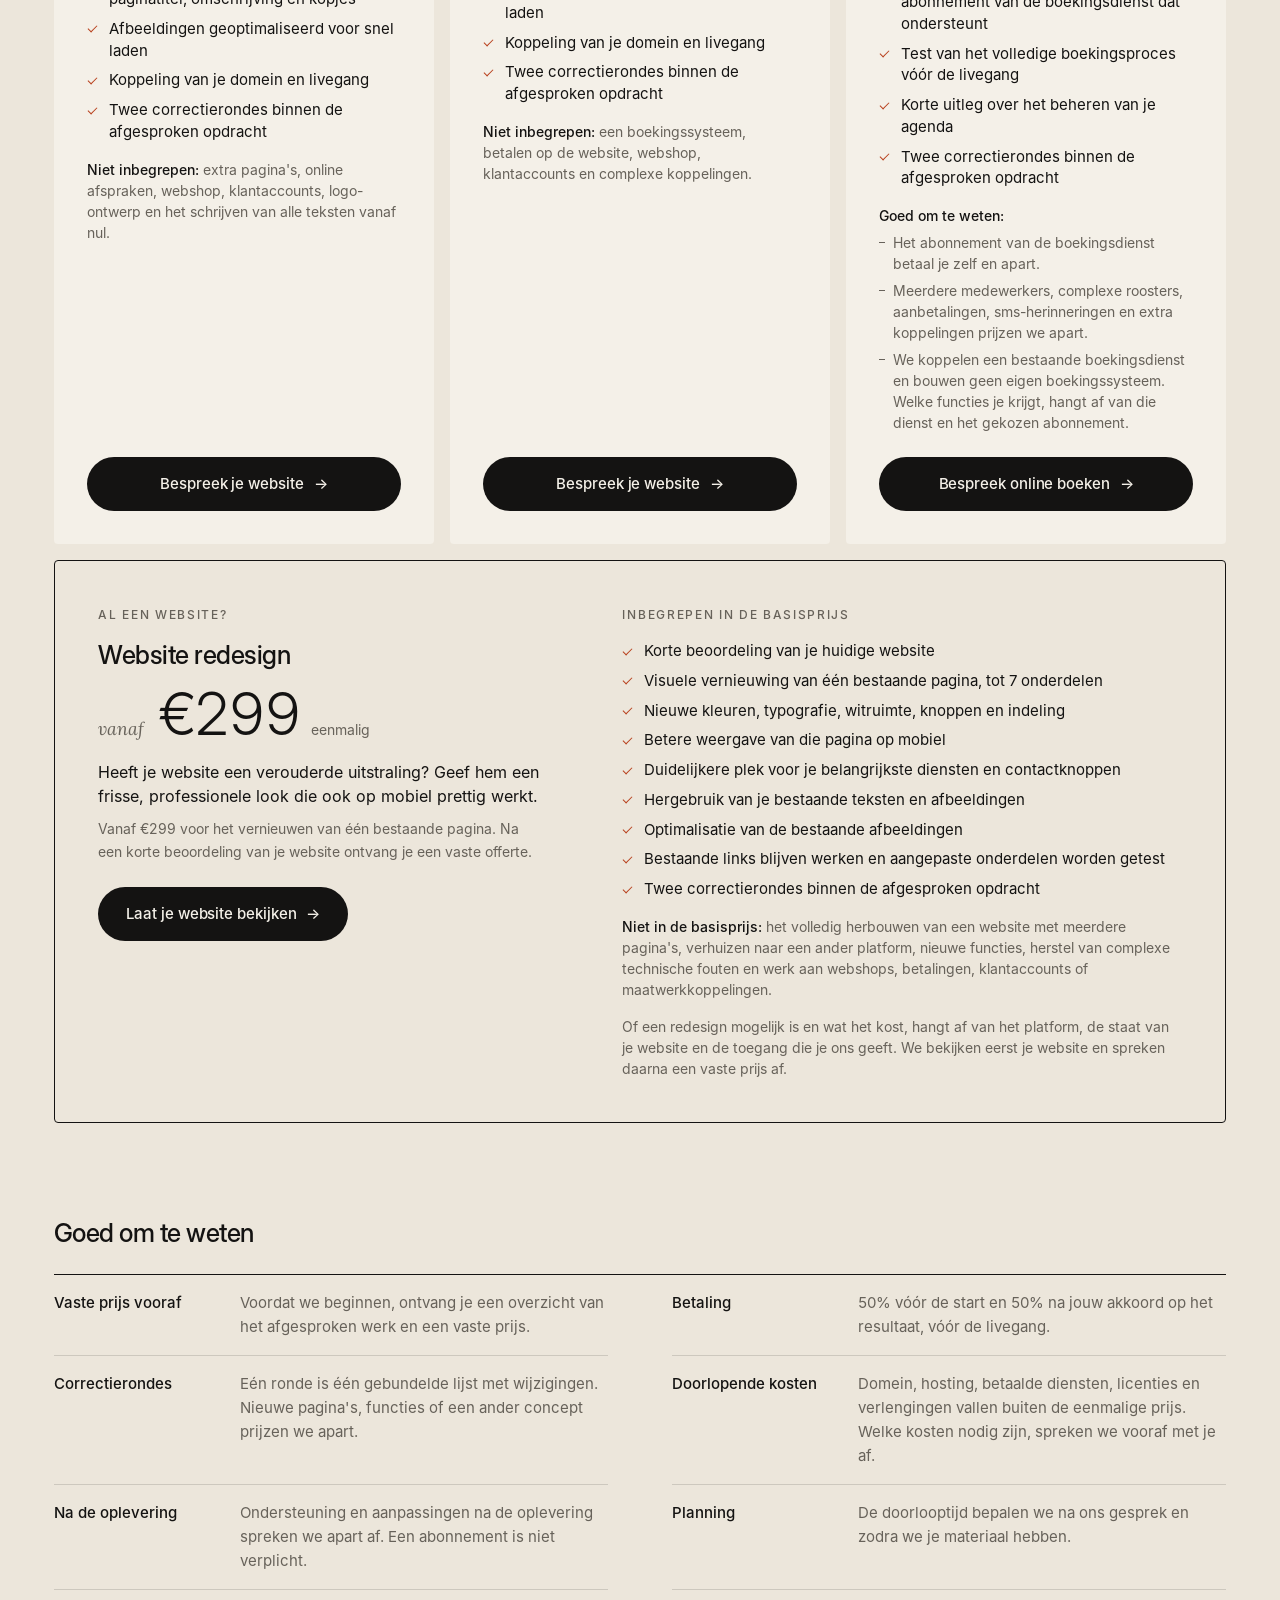
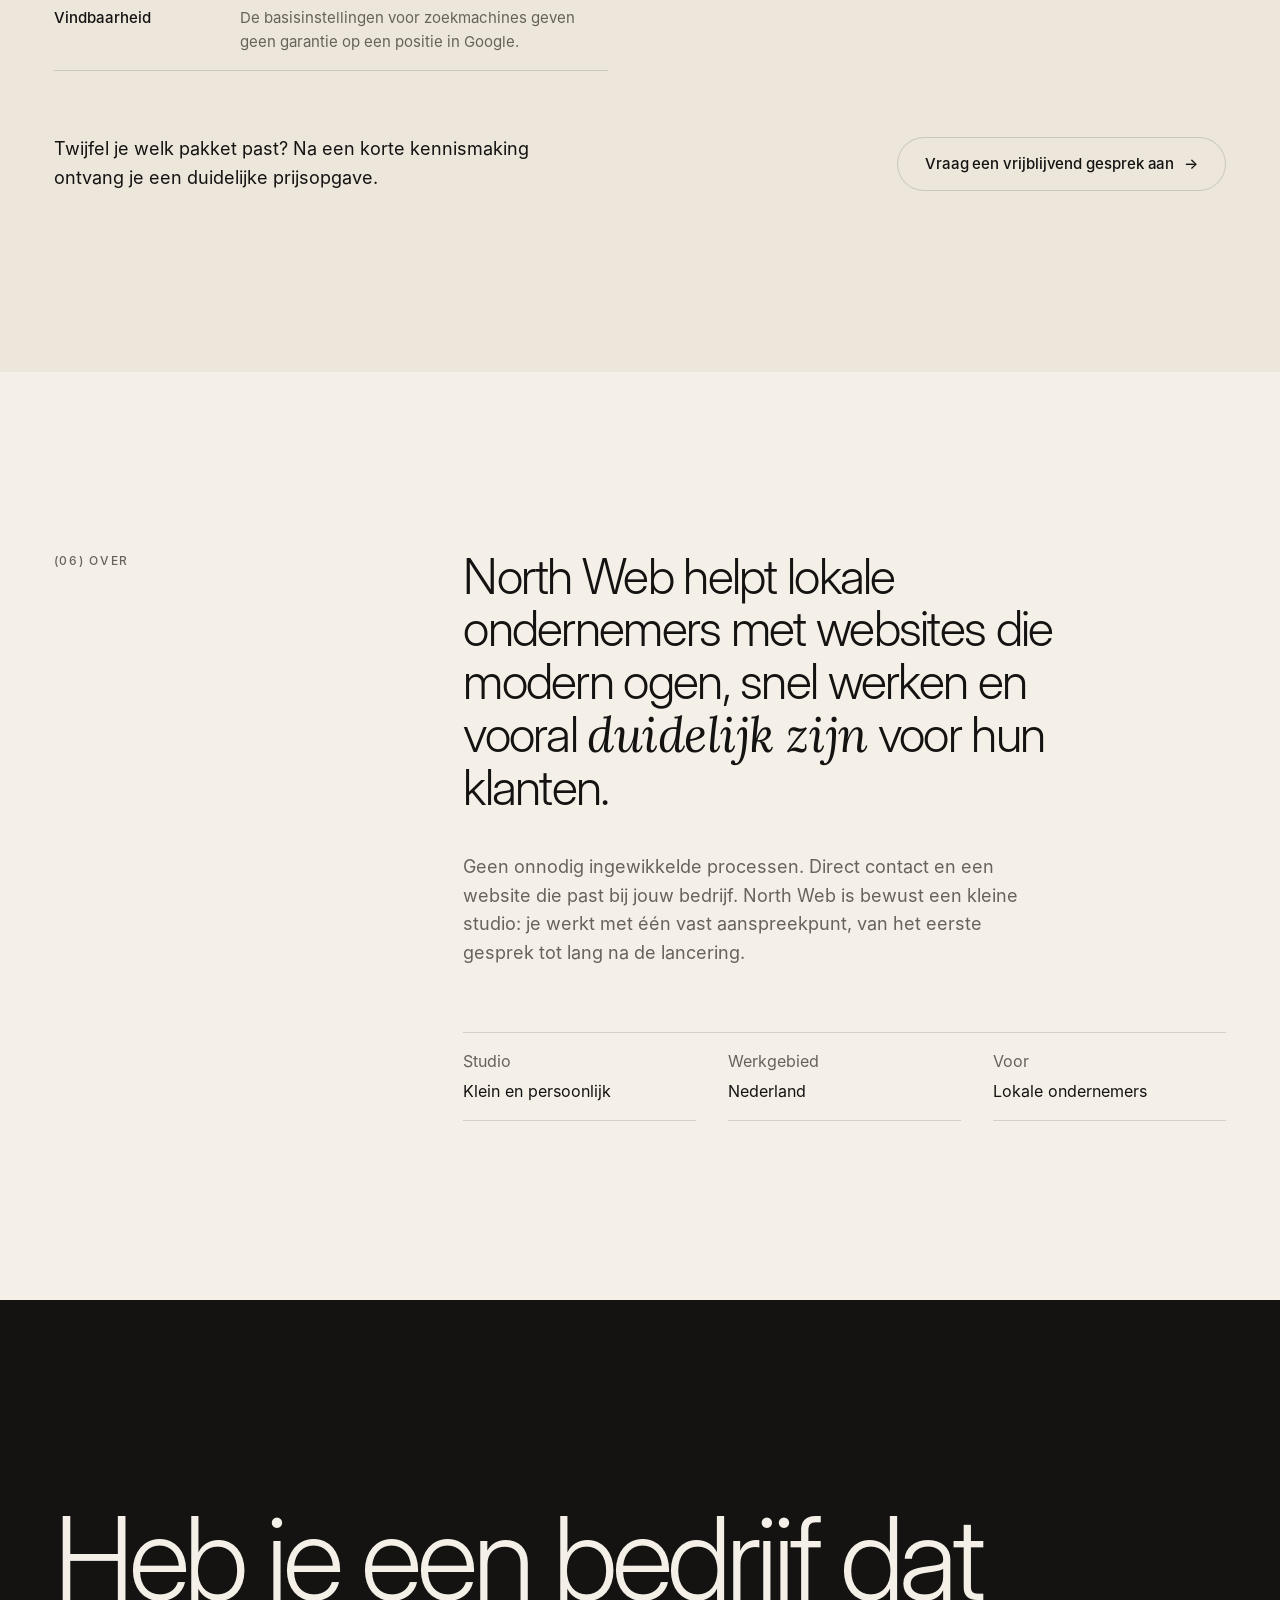
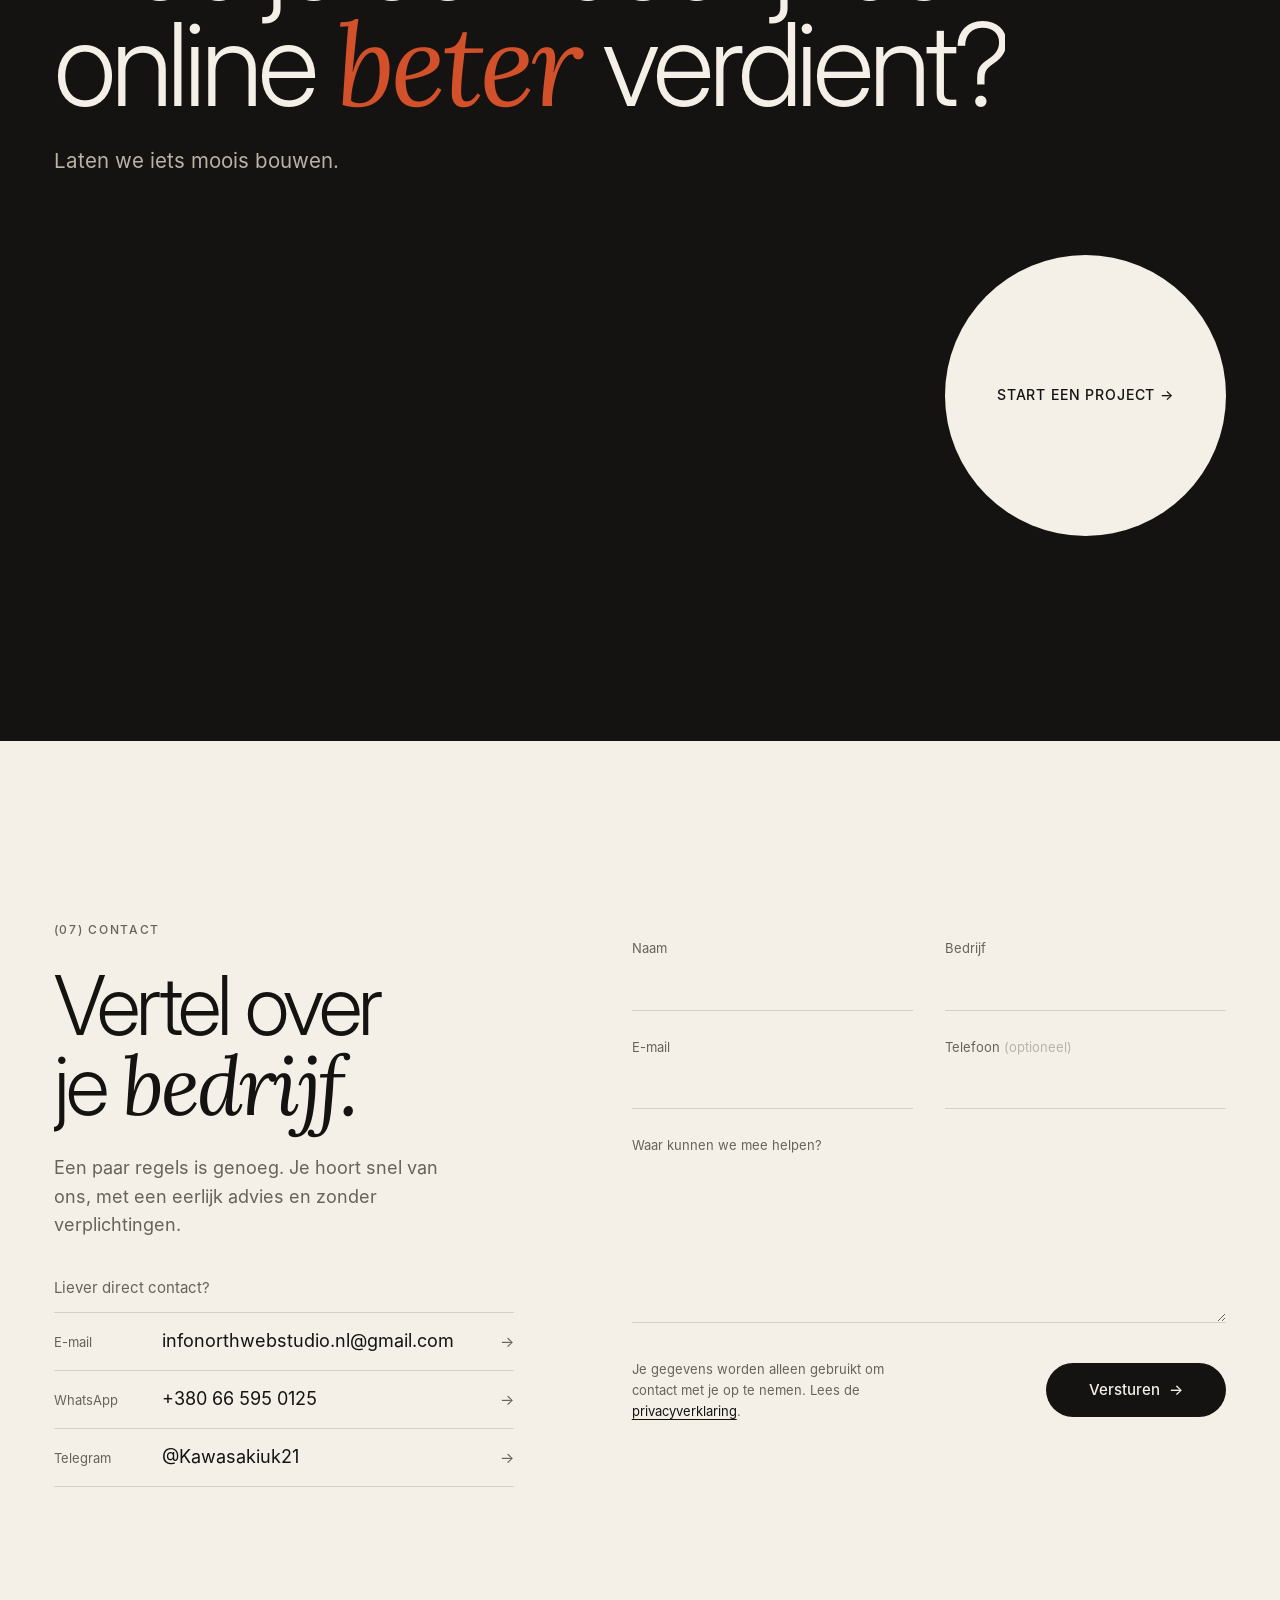
==== commit d0fdb5df: "Contact: WhatsApp en Telegram toegevoegd naast e-mail; privacyverklaring bijgewerkt Co-Authored-By: " ====
--- a/index.html
+++ b/index.html
@@ -610,11 +610,30 @@
             <span class="line"><span>je <em>bedrijf.</em></span></span>
           </h2>
           <p class="contact-text" data-reveal>Een paar regels is genoeg. Je hoort snel van ons, met een eerlijk advies en zonder verplichtingen.</p>
-          <p class="contact-direct" data-reveal>
-            Liever direct mailen?<br>
-            <!-- CONTACT: e-mailadres (ook aanpassen in main.js → CONFIG.email) -->
-            <a href="mailto:infonorthwebstudio.nl@gmail.com" data-email-link>infonorthwebstudio.nl@gmail.com</a>
-          </p>
+          <div class="contact-direct" data-reveal>
+            <p>Liever direct contact?</p>
+            <!-- CONTACT: e-mail, WhatsApp en Telegram (ook aanpassen in main.js → CONFIG) -->
+            <ul class="contact-channels">
+              <li>
+                <a href="mailto:infonorthwebstudio.nl@gmail.com" data-email-link-channel>
+                  <span class="channel-label">E-mail</span>
+                  <span class="channel-value" data-email-text>infonorthwebstudio.nl@gmail.com</span>
+                </a>
+              </li>
+              <li>
+                <a href="https://wa.me/380665950125?text=Hallo%20North%20Web%2C%20ik%20heb%20een%20vraag%20over%20een%20website." target="_blank" rel="noopener" data-whatsapp-link>
+                  <span class="channel-label">WhatsApp</span>
+                  <span class="channel-value" data-whatsapp-text>+380 66 595 0125</span>
+                </a>
+              </li>
+              <li>
+                <a href="https://t.me/Kawasakiuk21" target="_blank" rel="noopener" data-telegram-link>
+                  <span class="channel-label">Telegram</span>
+                  <span class="channel-value" data-telegram-text>@Kawasakiuk21</span>
+                </a>
+              </li>
+            </ul>
+          </div>
         </div>
 
         <form class="contact-form" data-contact-form novalidate>
@@ -682,7 +701,8 @@
         </nav>
         <div class="footer-col">
           <a href="https://www.northwebstudio.nl/">northwebstudio.nl</a><br>
-          <a href="mailto:infonorthwebstudio.nl@gmail.com" data-email-link>infonorthwebstudio.nl@gmail.com</a>
+          <a href="mailto:infonorthwebstudio.nl@gmail.com" data-email-link>infonorthwebstudio.nl@gmail.com</a><br>
+          <a href="https://wa.me/380665950125" target="_blank" rel="noopener" data-whatsapp-link>WhatsApp</a> · <a href="https://t.me/Kawasakiuk21" target="_blank" rel="noopener" data-telegram-link>Telegram</a>
         </div>
         <div class="footer-col footer-col-end">
           <a class="link-arrow" href="#top">Naar boven <span aria-hidden="true">↑</span></a>
--- a/assets/css/style.css
+++ b/assets/css/style.css
@@ -432,8 +432,18 @@
 .contact-intro .eyebrow, .about-label .eyebrow { margin-bottom: 28px; }
 .contact-text { margin-top: 28px; color: var(--stone); max-width: 38ch; font-size: 18px; }
 .contact-direct { margin-top: 36px; font-size: 15px; color: var(--stone); }
-.contact-direct a { color: var(--ink); font-size: 20px; border-bottom: 1px solid var(--line); transition: border-color .3s; }
-.contact-direct a:hover { border-color: var(--ink); }
+.contact-direct > p { margin-bottom: 12px; }
+.contact-channels { display: grid; border-top: 1px solid var(--line); max-width: 460px; }
+.contact-channels li { border-bottom: 1px solid var(--line); }
+.contact-channels a { display: grid; grid-template-columns: 96px 1fr auto; align-items: baseline; gap: 12px; padding: 14px 0; color: var(--ink); transition: padding .4s var(--ease-out); }
+.contact-channels a::after { content: "→"; color: var(--stone); transition: transform .4s var(--ease-out), color .3s; }
+.channel-label { font-size: 13px; color: var(--stone); }
+.channel-value { font-size: 18px; min-width: 0; overflow-wrap: anywhere; }
+@media (hover: hover) {
+  .contact-channels a:hover { padding-left: 8px; }
+  .contact-channels a:hover::after { transform: translateX(4px); color: var(--accent-text); }
+}
+@media (max-width: 420px) { .contact-channels a { grid-template-columns: 1fr auto; row-gap: 2px; } .channel-label { grid-column: 1 / -1; } .channel-value { font-size: 17px; } }
 
 .contact-form { display: grid; gap: 8px 32px; align-content: start; }
 .field { position: relative; display: grid; }
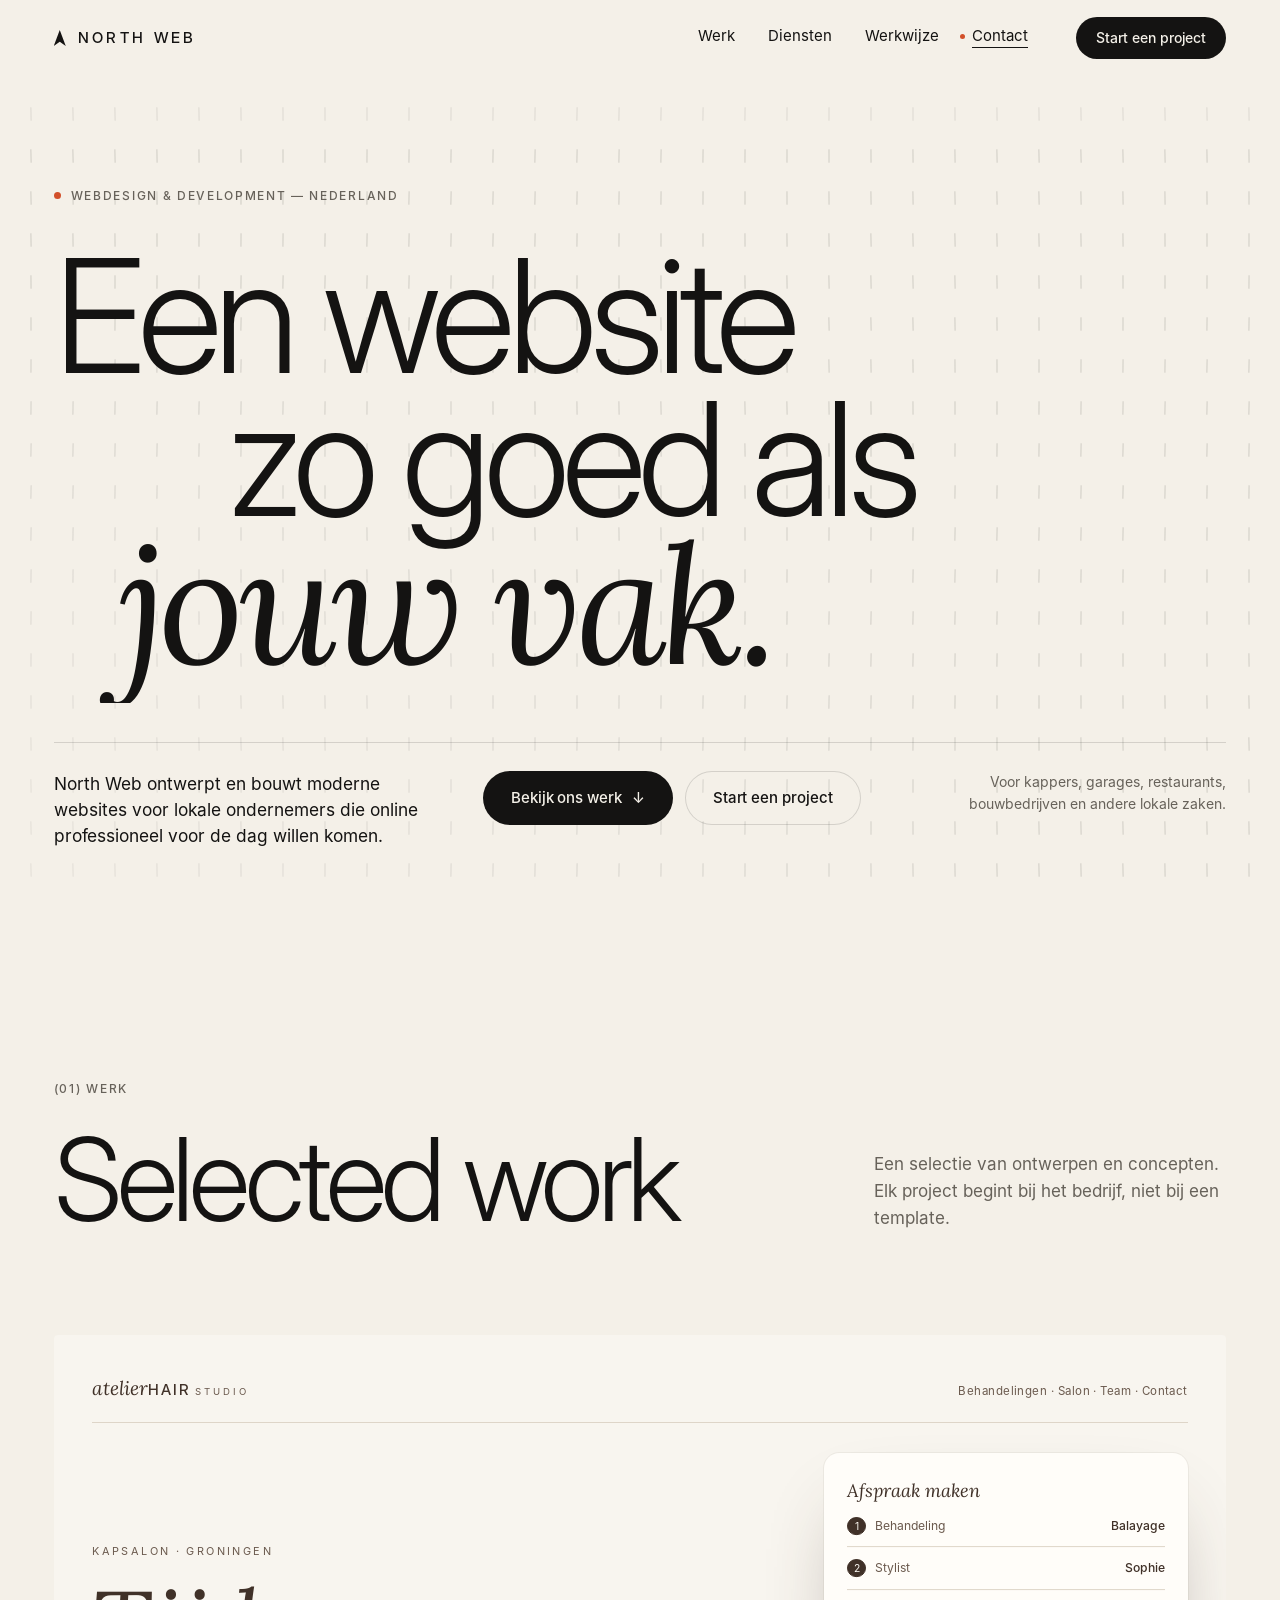
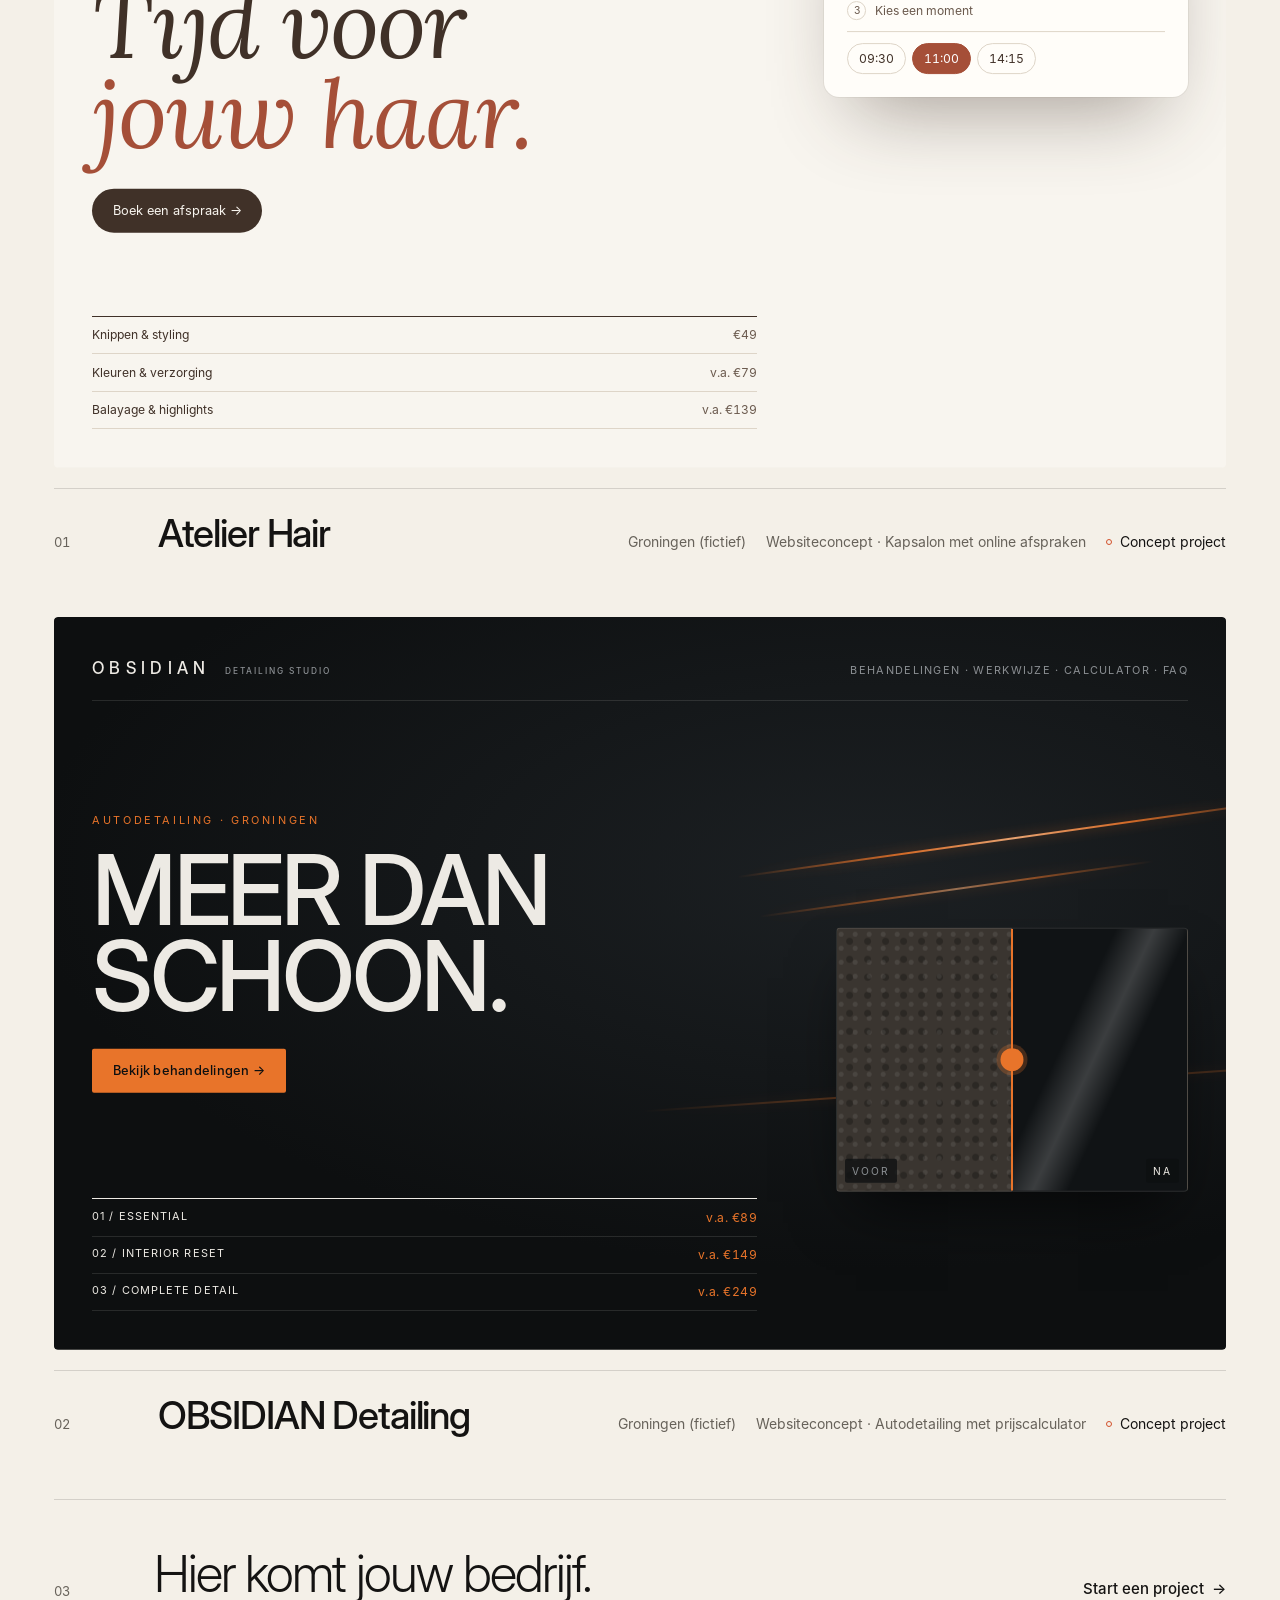
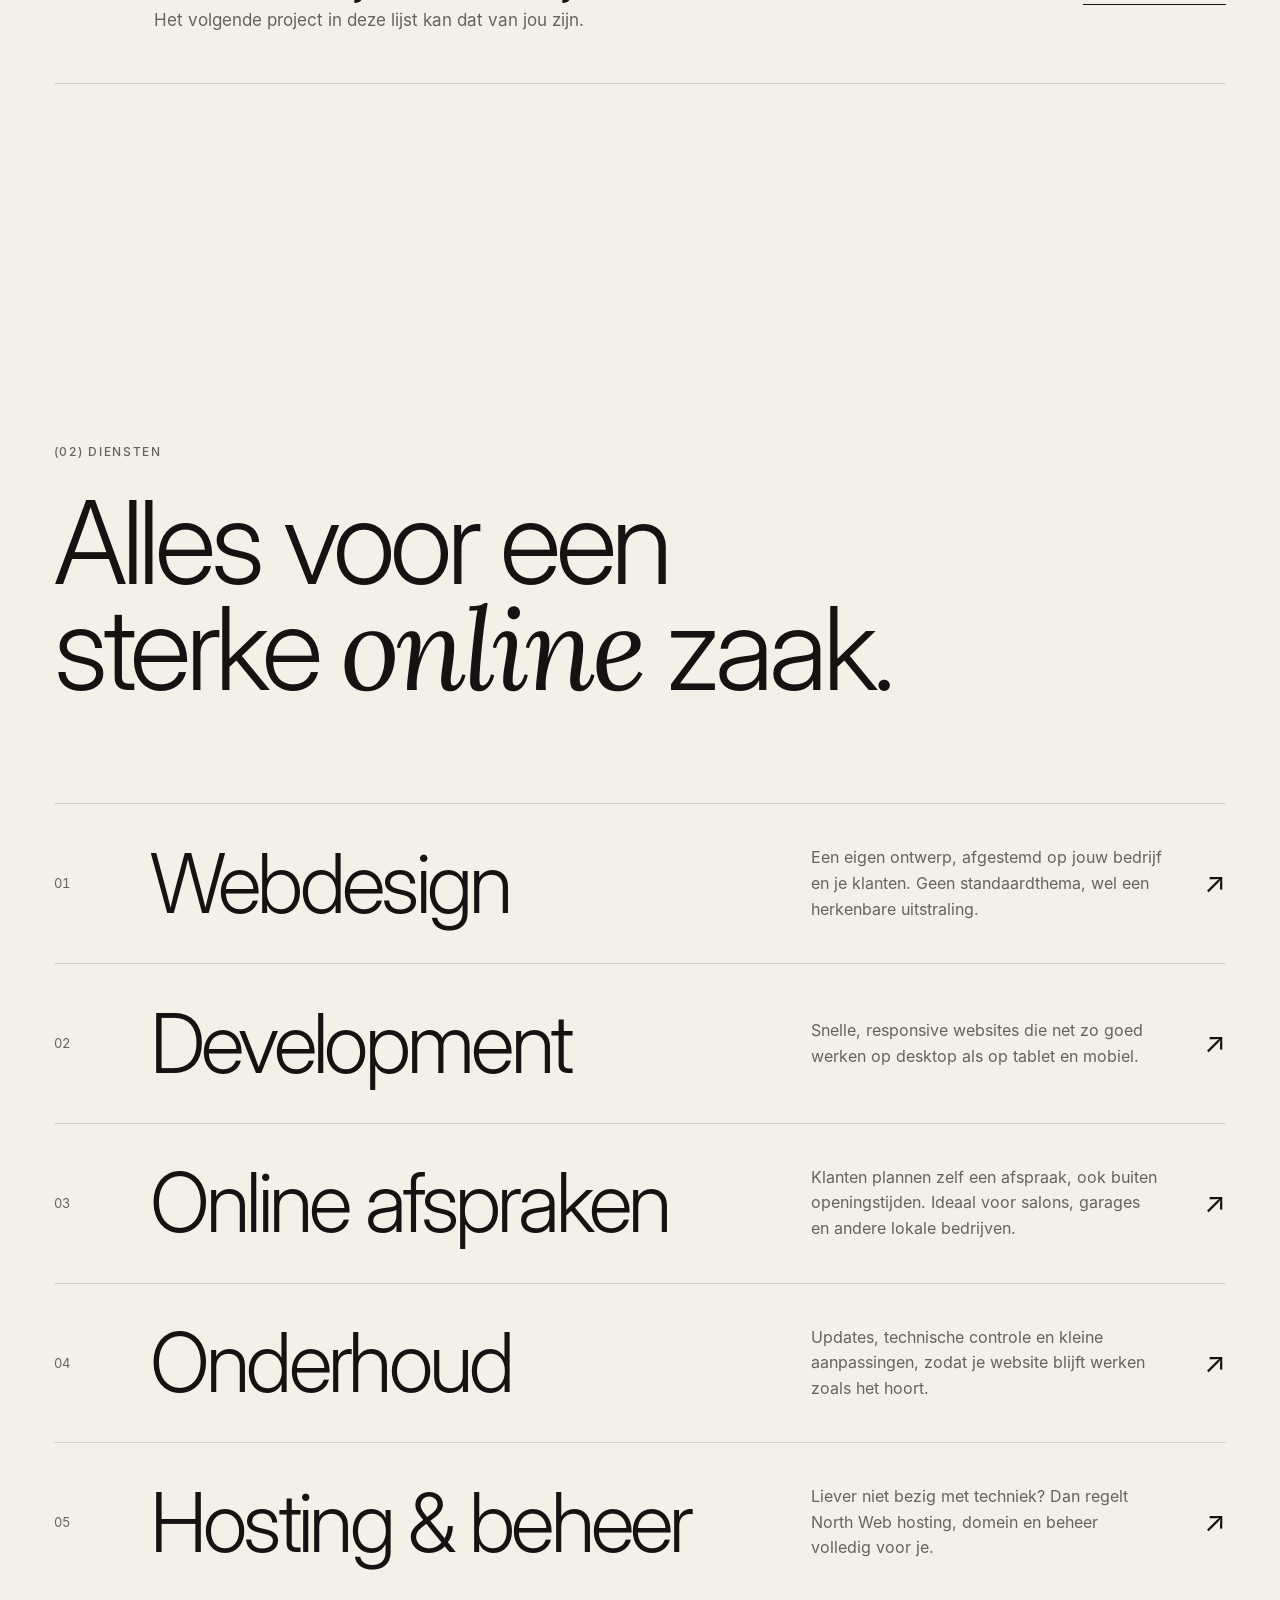
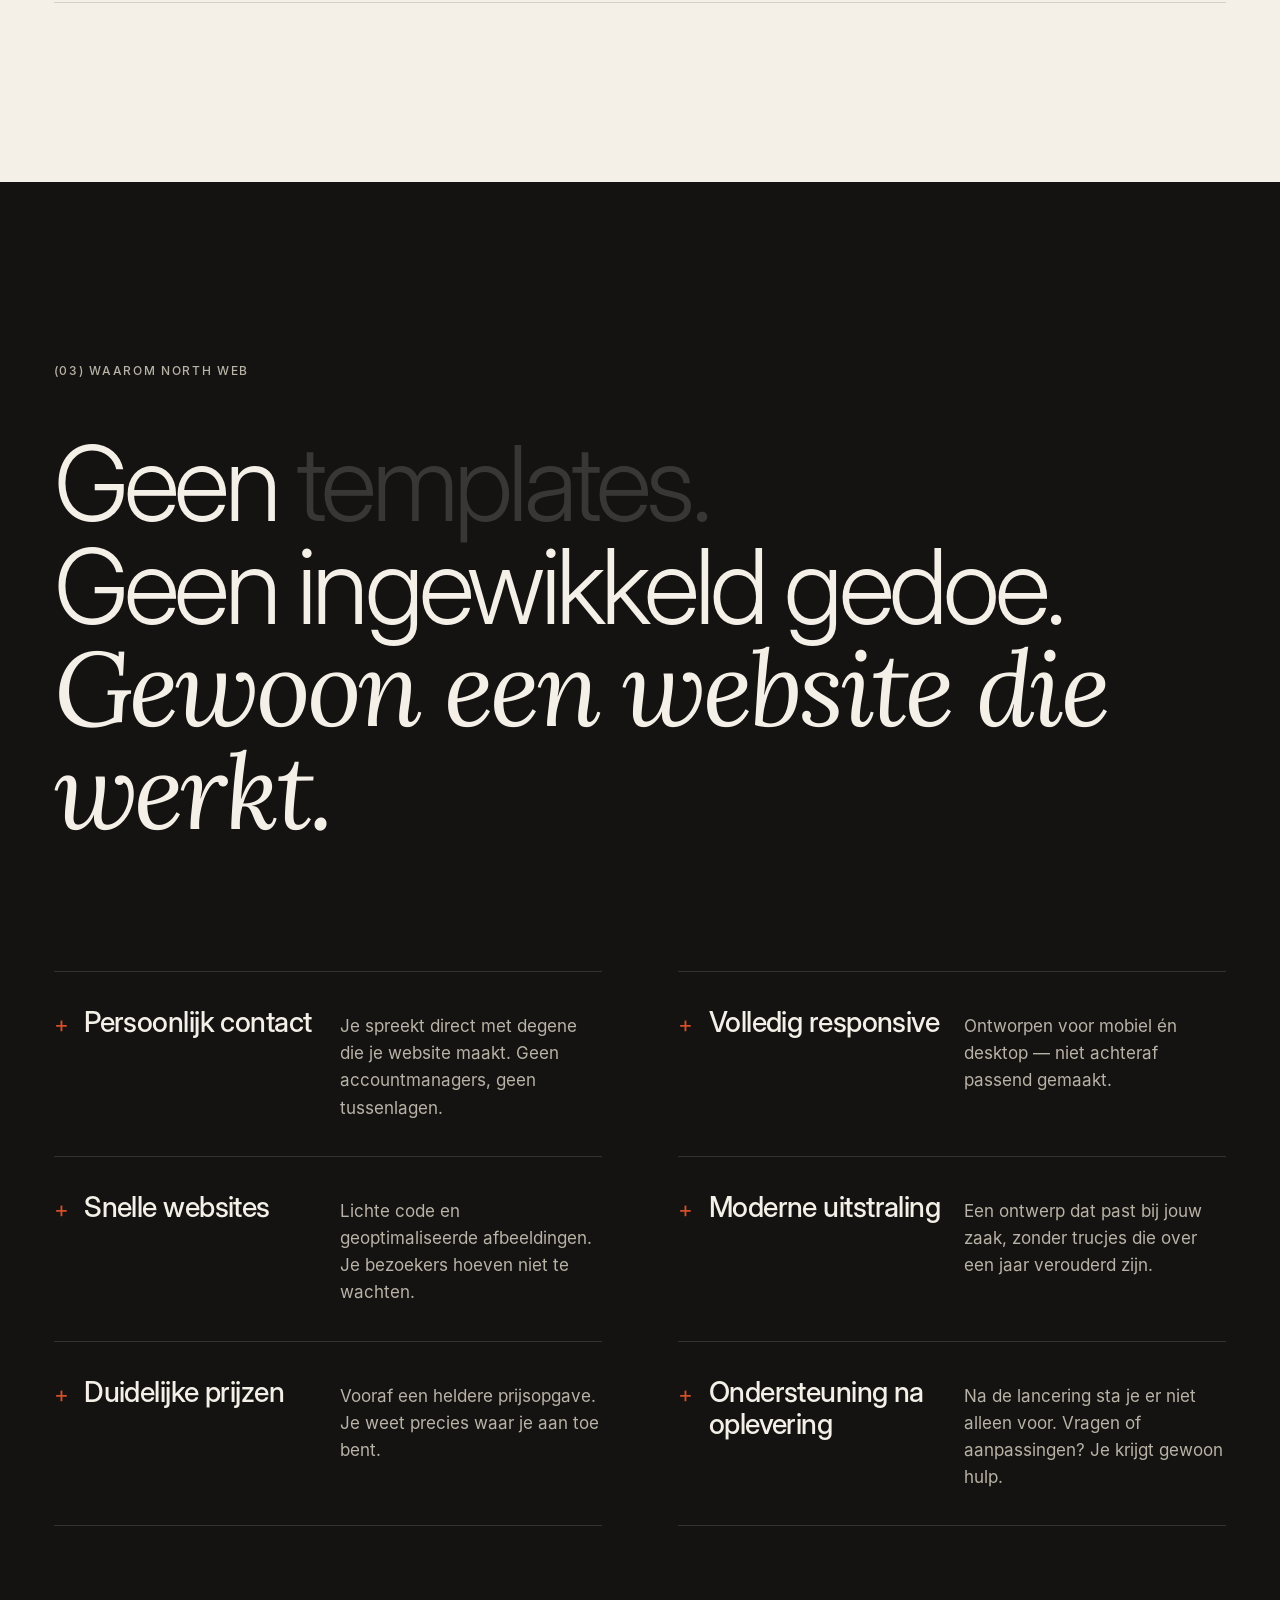
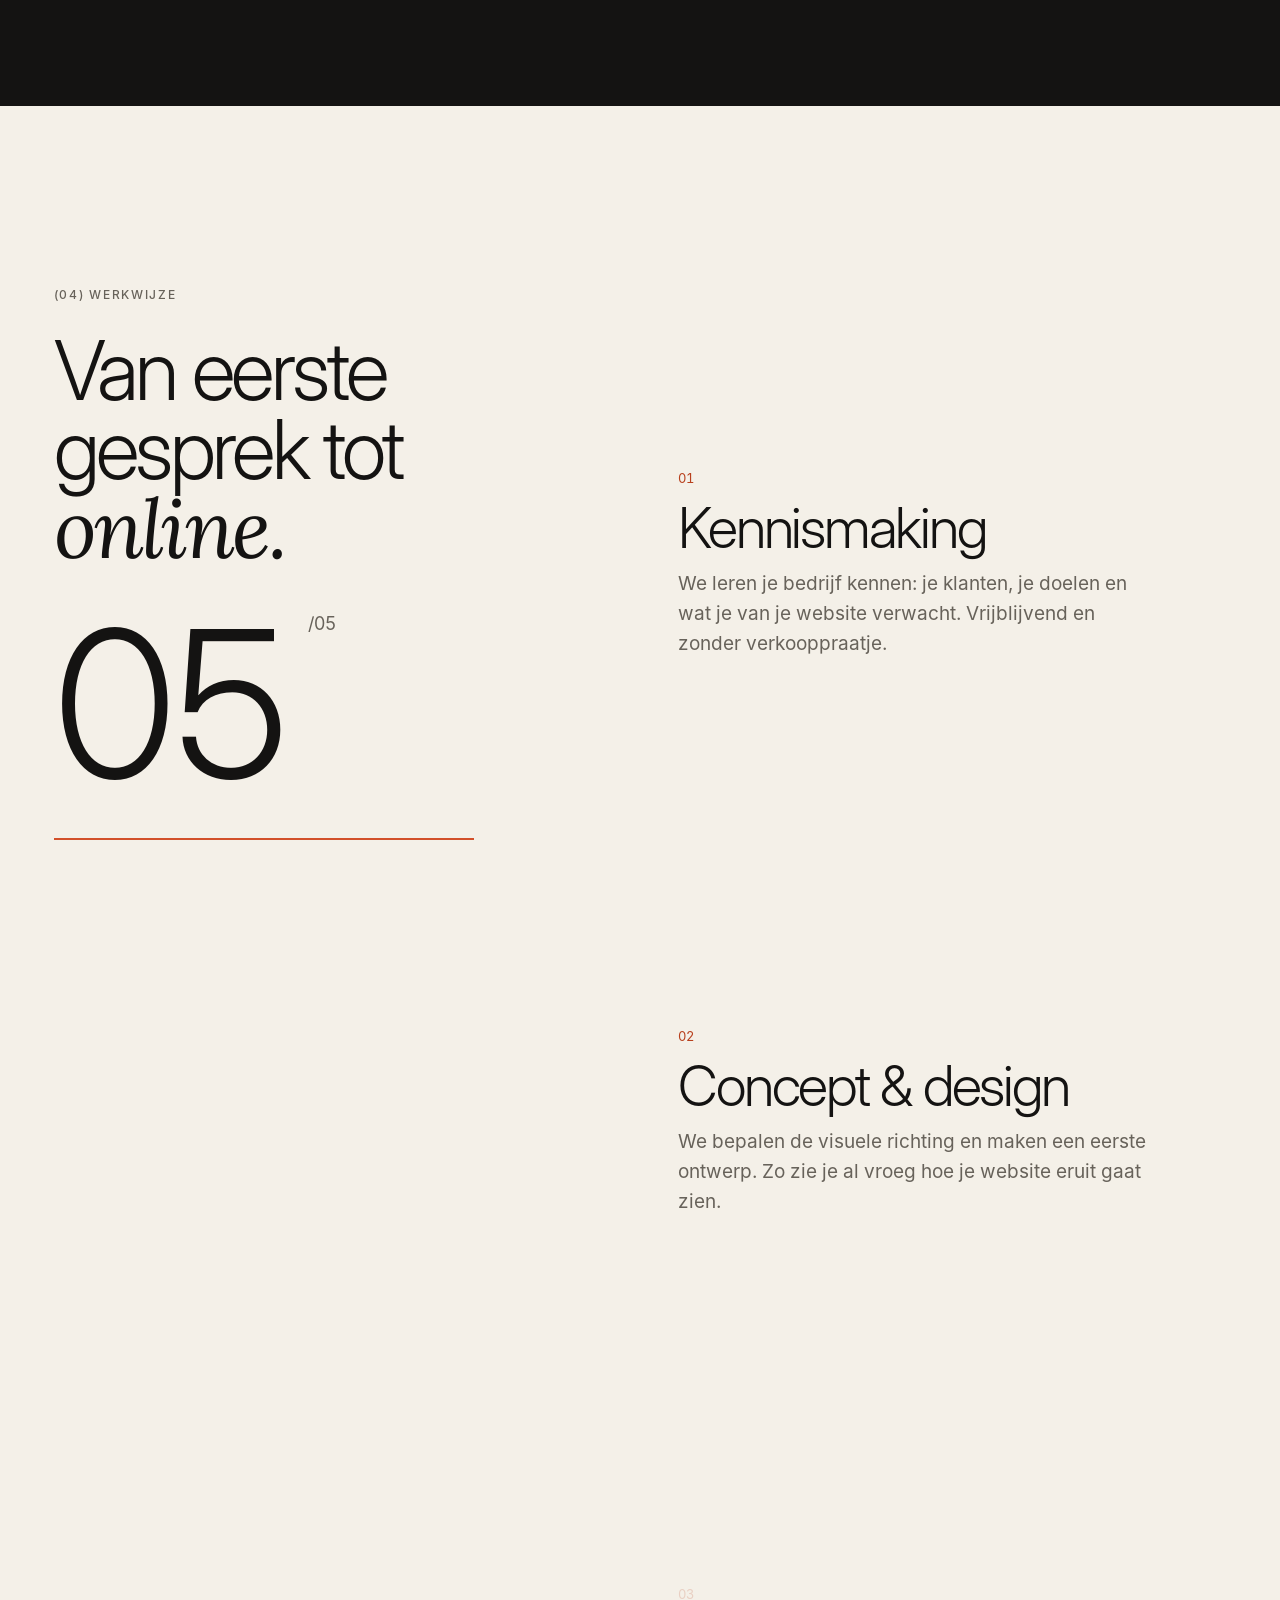
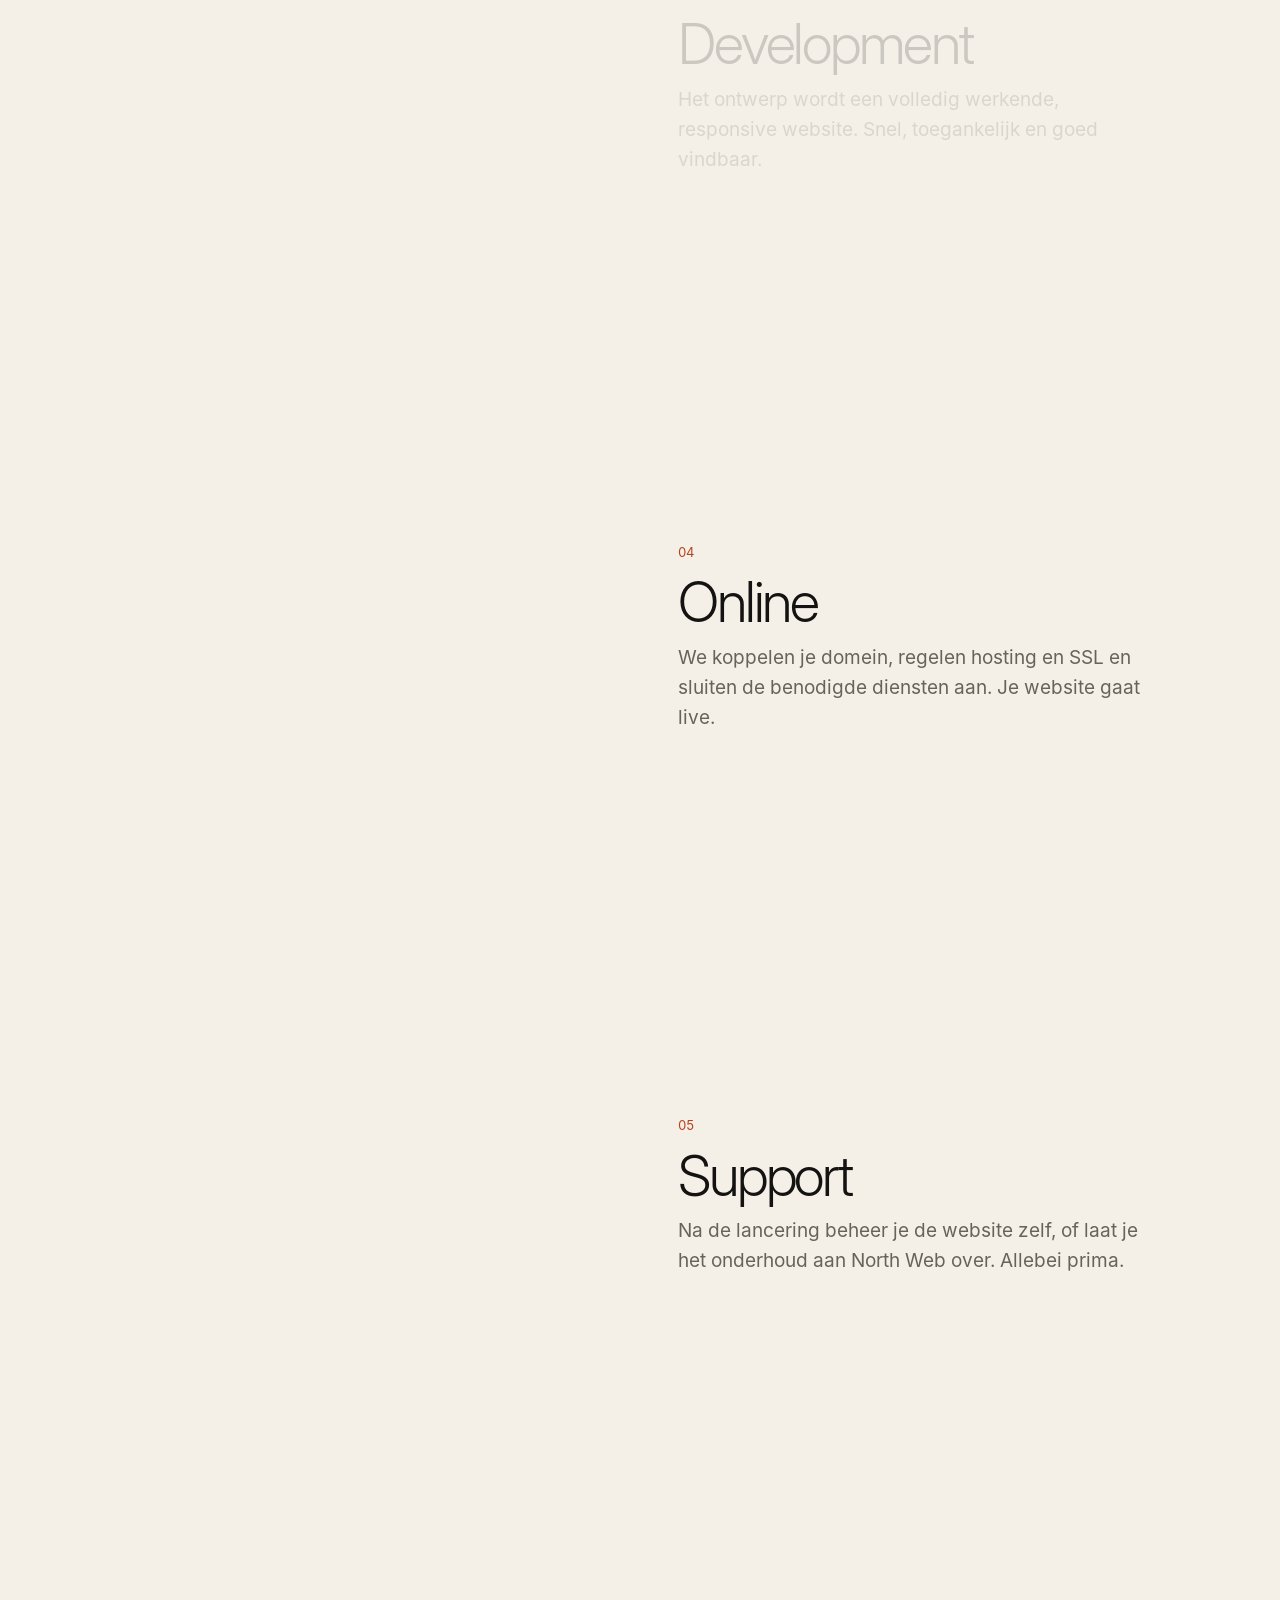
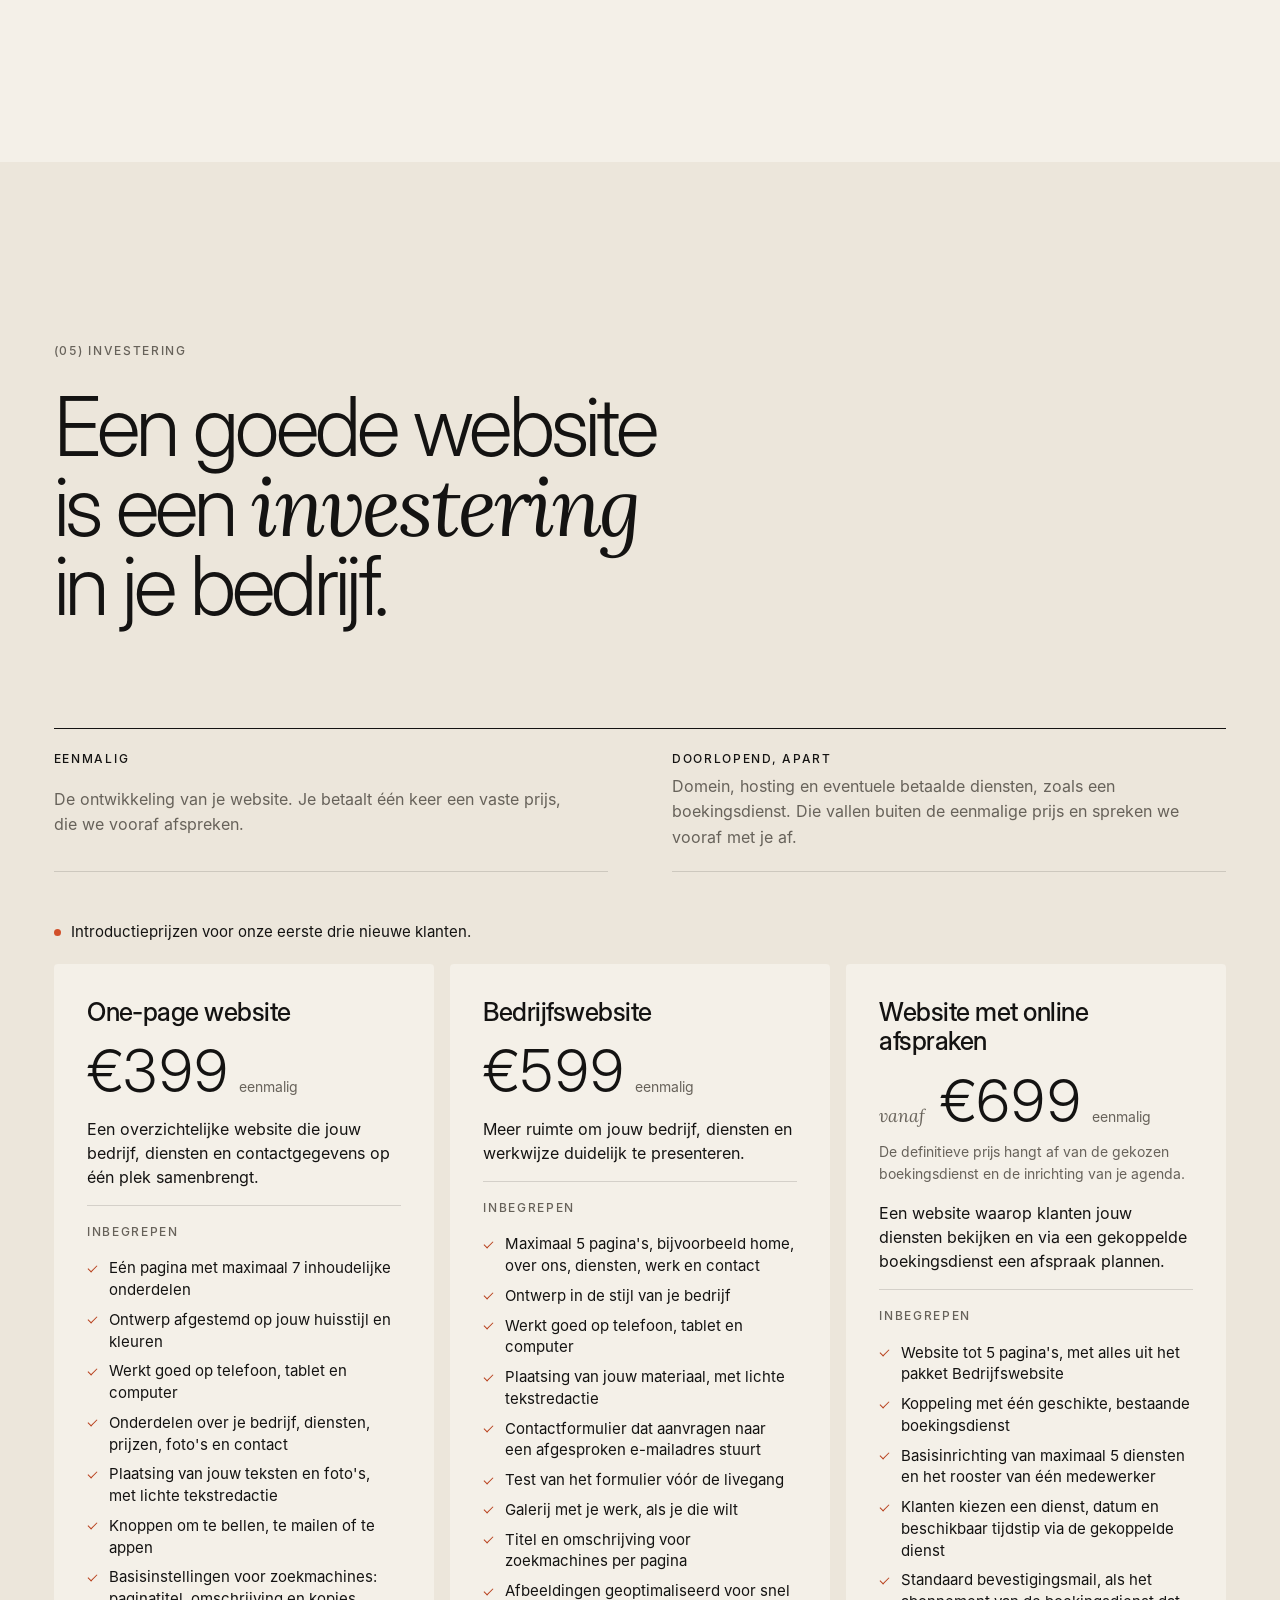
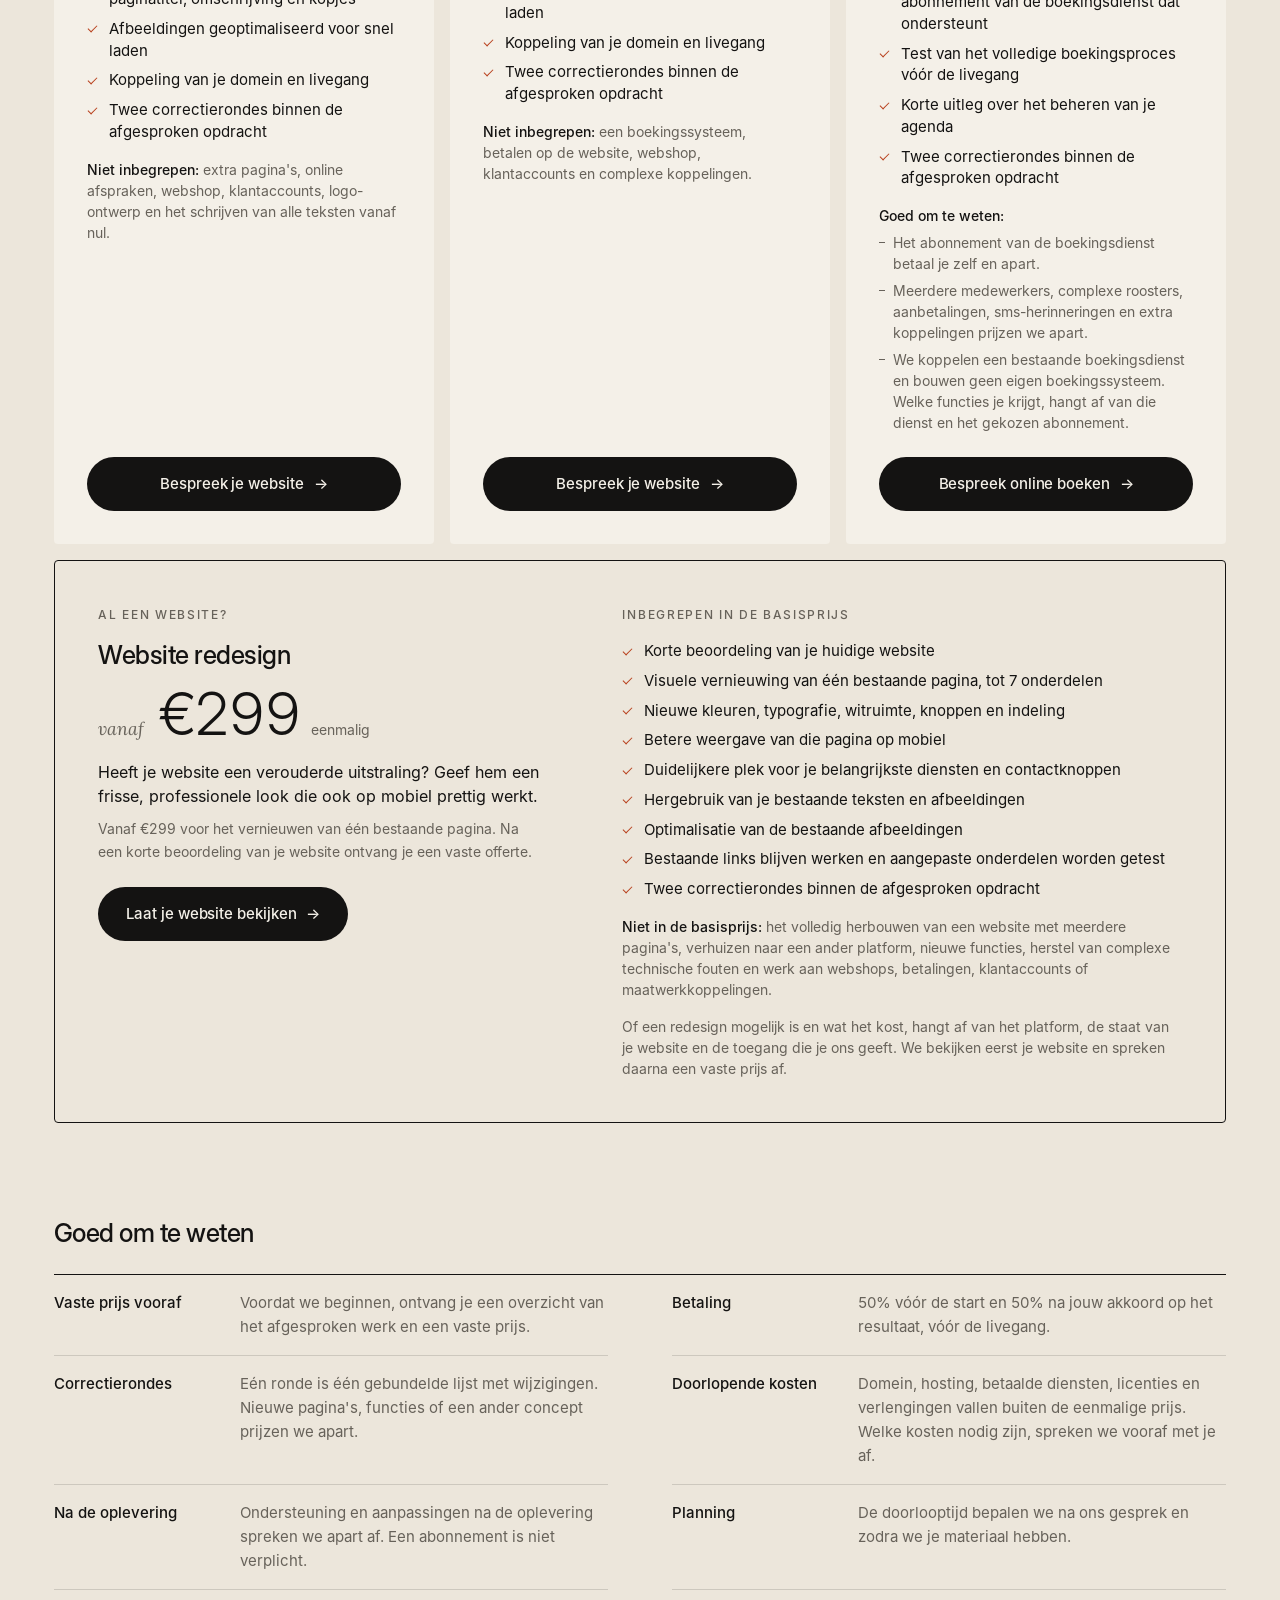
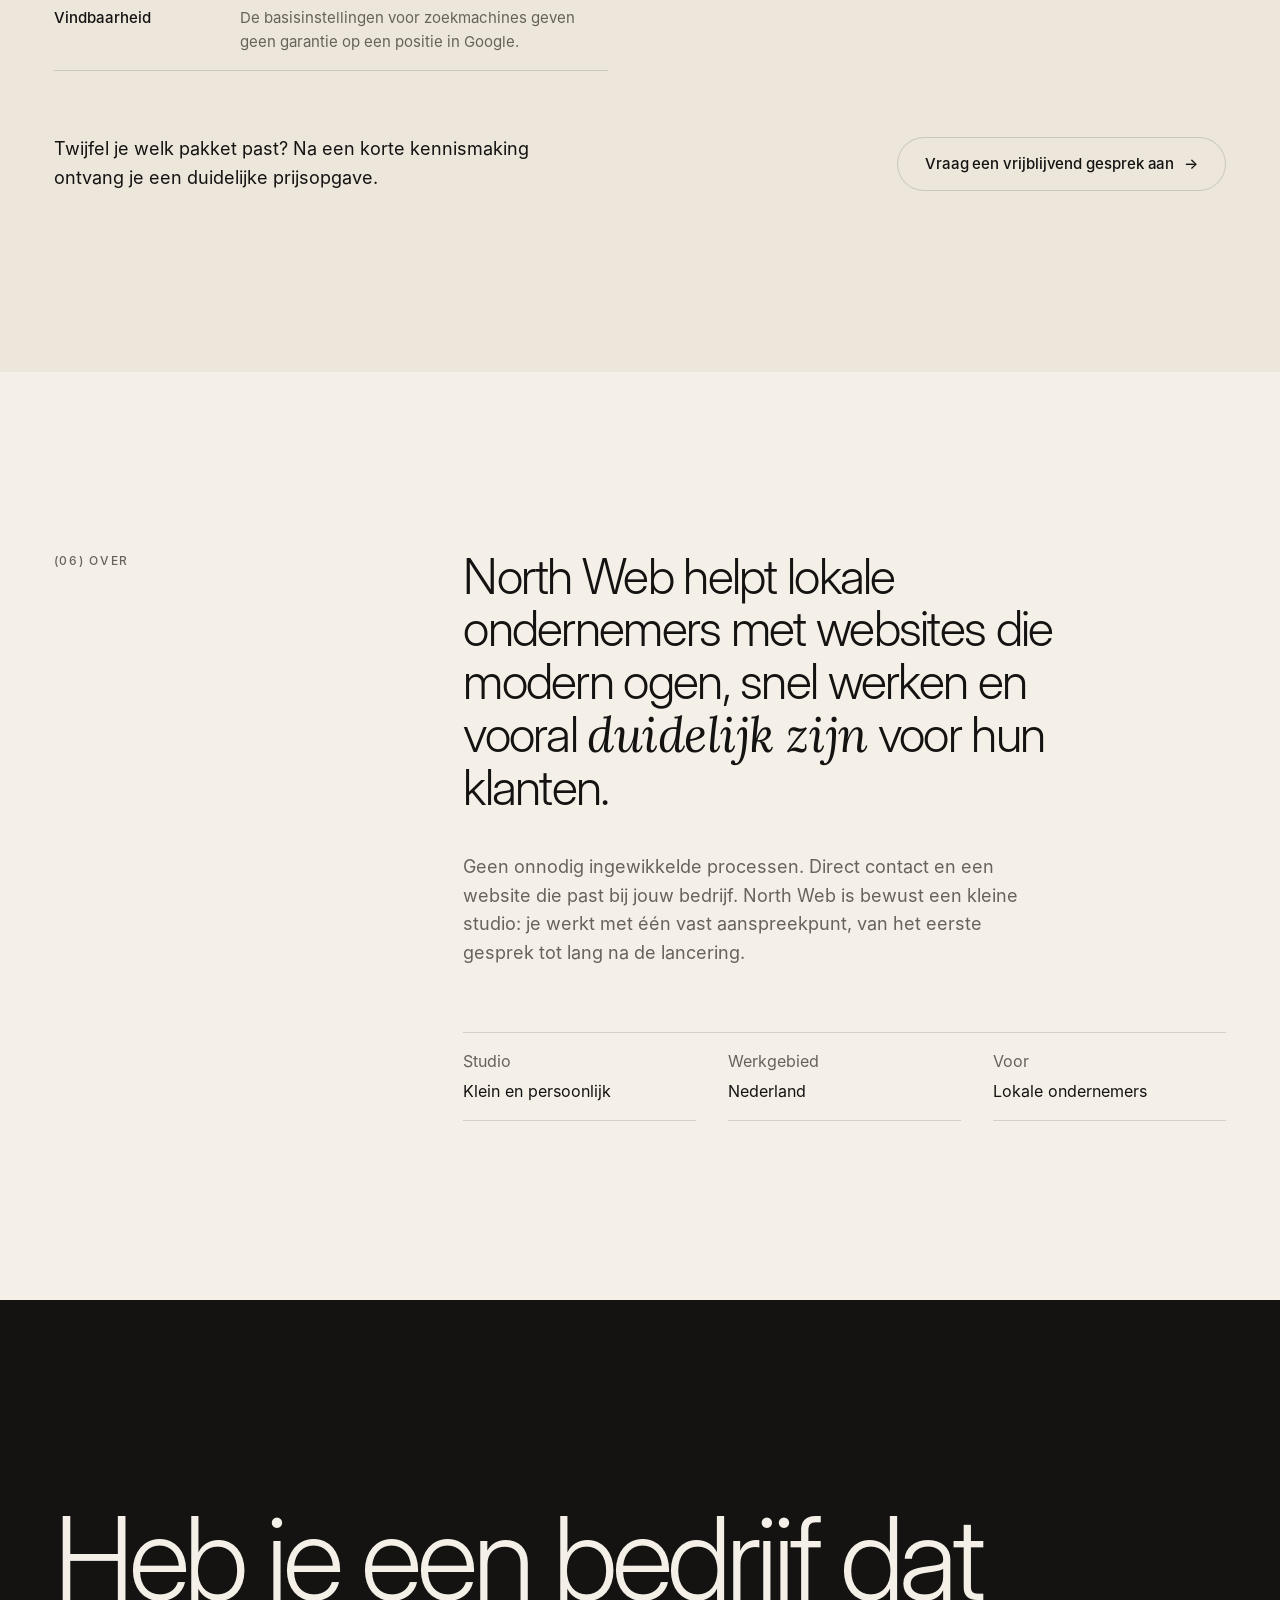
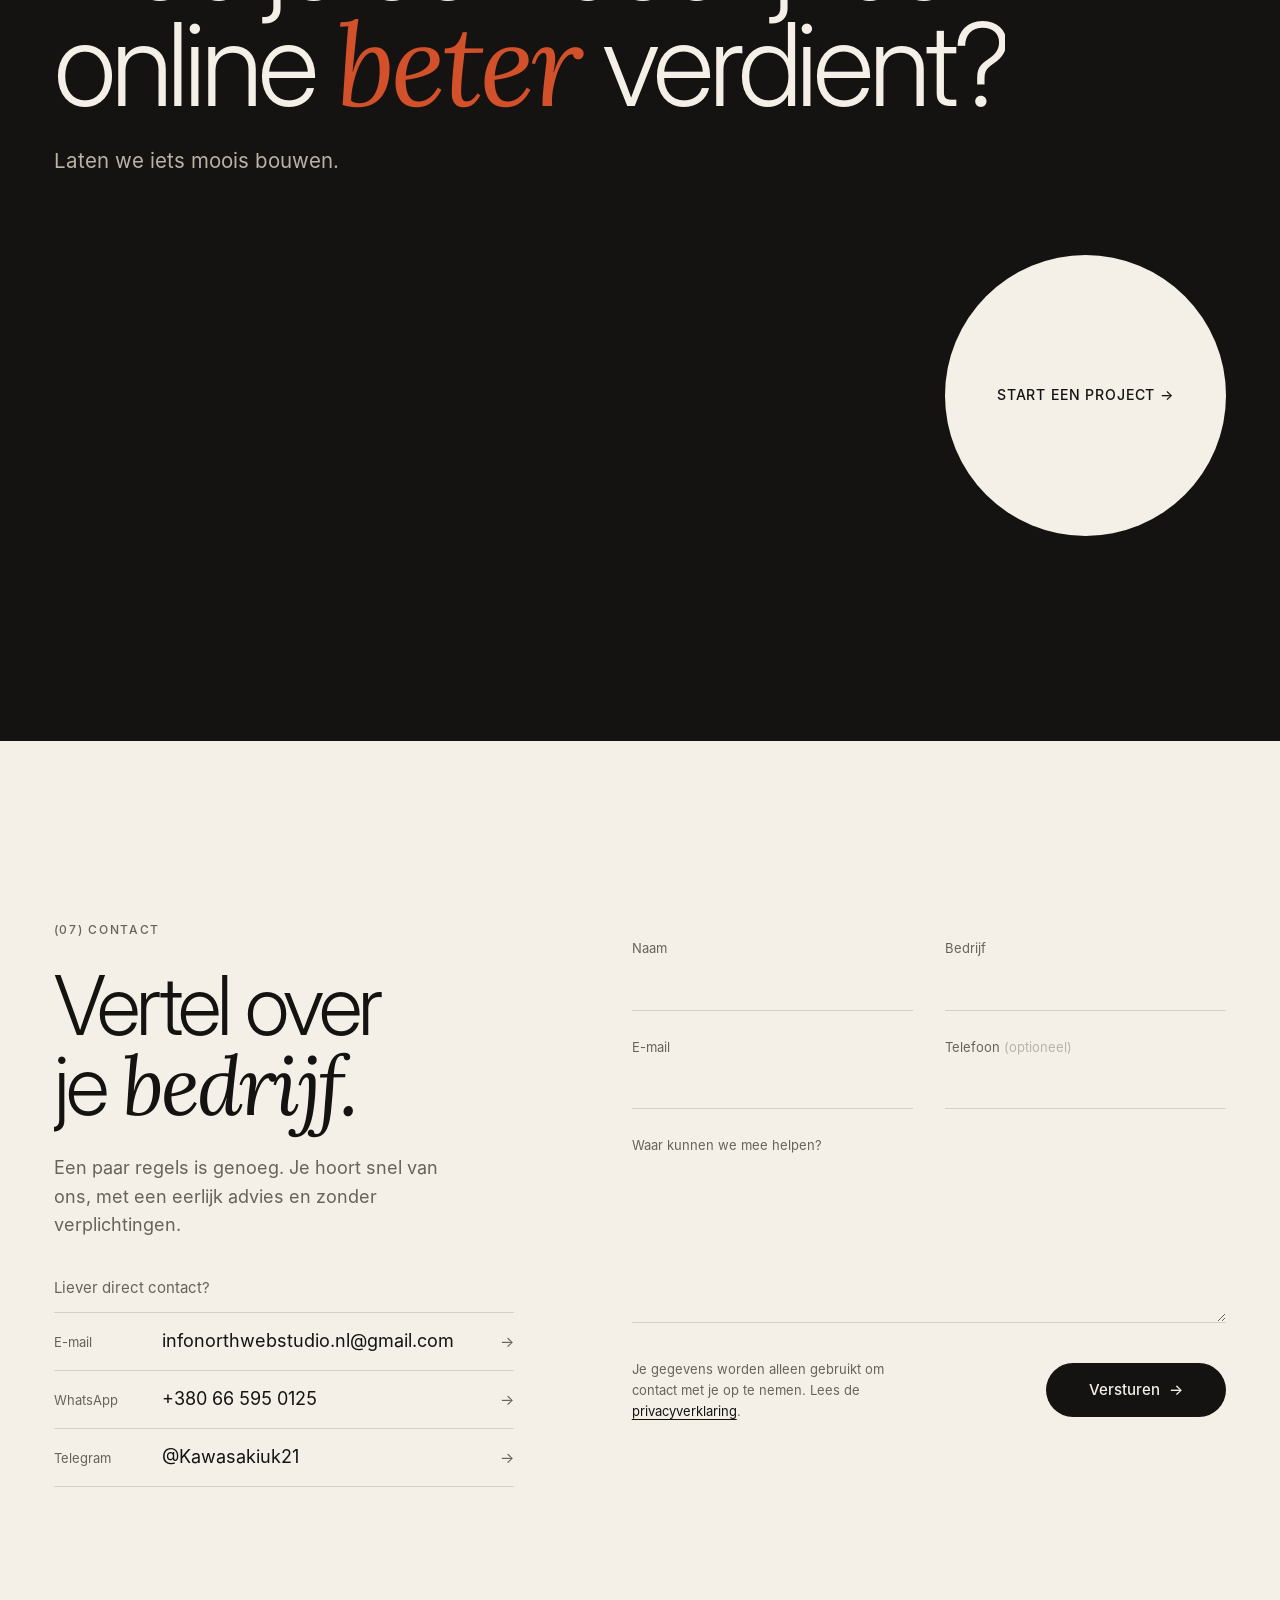
==== commit 20d1be94: "Mobiel: CTA-kop loopt door, e-mail in footer op één regel; portfoliolabels in correct Nederlands Co-" ====
--- a/index.html
+++ b/index.html
@@ -195,7 +195,7 @@
               <h3 class="project-title">Atelier Hair</h3>
               <ul class="project-tags">
                 <li>Groningen (fictief)</li>
-                <li>Website concept / Hair salon + online afspraken</li>
+                <li>Websiteconcept · Kapsalon met online afspraken</li>
                 <li class="tag-concept">Concept project</li>
               </ul>
             </div>
@@ -236,7 +236,7 @@
               <h3 class="project-title">OBSIDIAN Detailing</h3>
               <ul class="project-tags">
                 <li>Groningen (fictief)</li>
-                <li>Website concept / Autodetailing + prijscalculator</li>
+                <li>Websiteconcept · Autodetailing met prijscalculator</li>
                 <li class="tag-concept">Concept project</li>
               </ul>
             </div>
--- a/assets/css/style.css
+++ b/assets/css/style.css
@@ -739,3 +739,14 @@
   .ob-light-1 { top: 52%; } .ob-light-2 { top: 58%; } .ob-light-3 { display: none; }
 }
 .cover-obsidian + .project-touch-label { background: var(--ivory); color: var(--ink); }
+
+/* ---------- Kleine telefoons: kop laten doorlopen, contact in footer over volle breedte ---------- */
+@media (max-width: 600px) {
+  .final-title .line { display: inline; overflow: visible; padding: 0; margin: 0; }
+  .final-title .line > span { display: inline; }
+  .final-title .line + .line::before { content: " "; }
+  .footer-top > .footer-col:nth-child(3) { grid-column: 1 / -1; }
+}
+@media (max-width: 400px) {
+  .hero-eyebrow { letter-spacing: .1em; }
+}
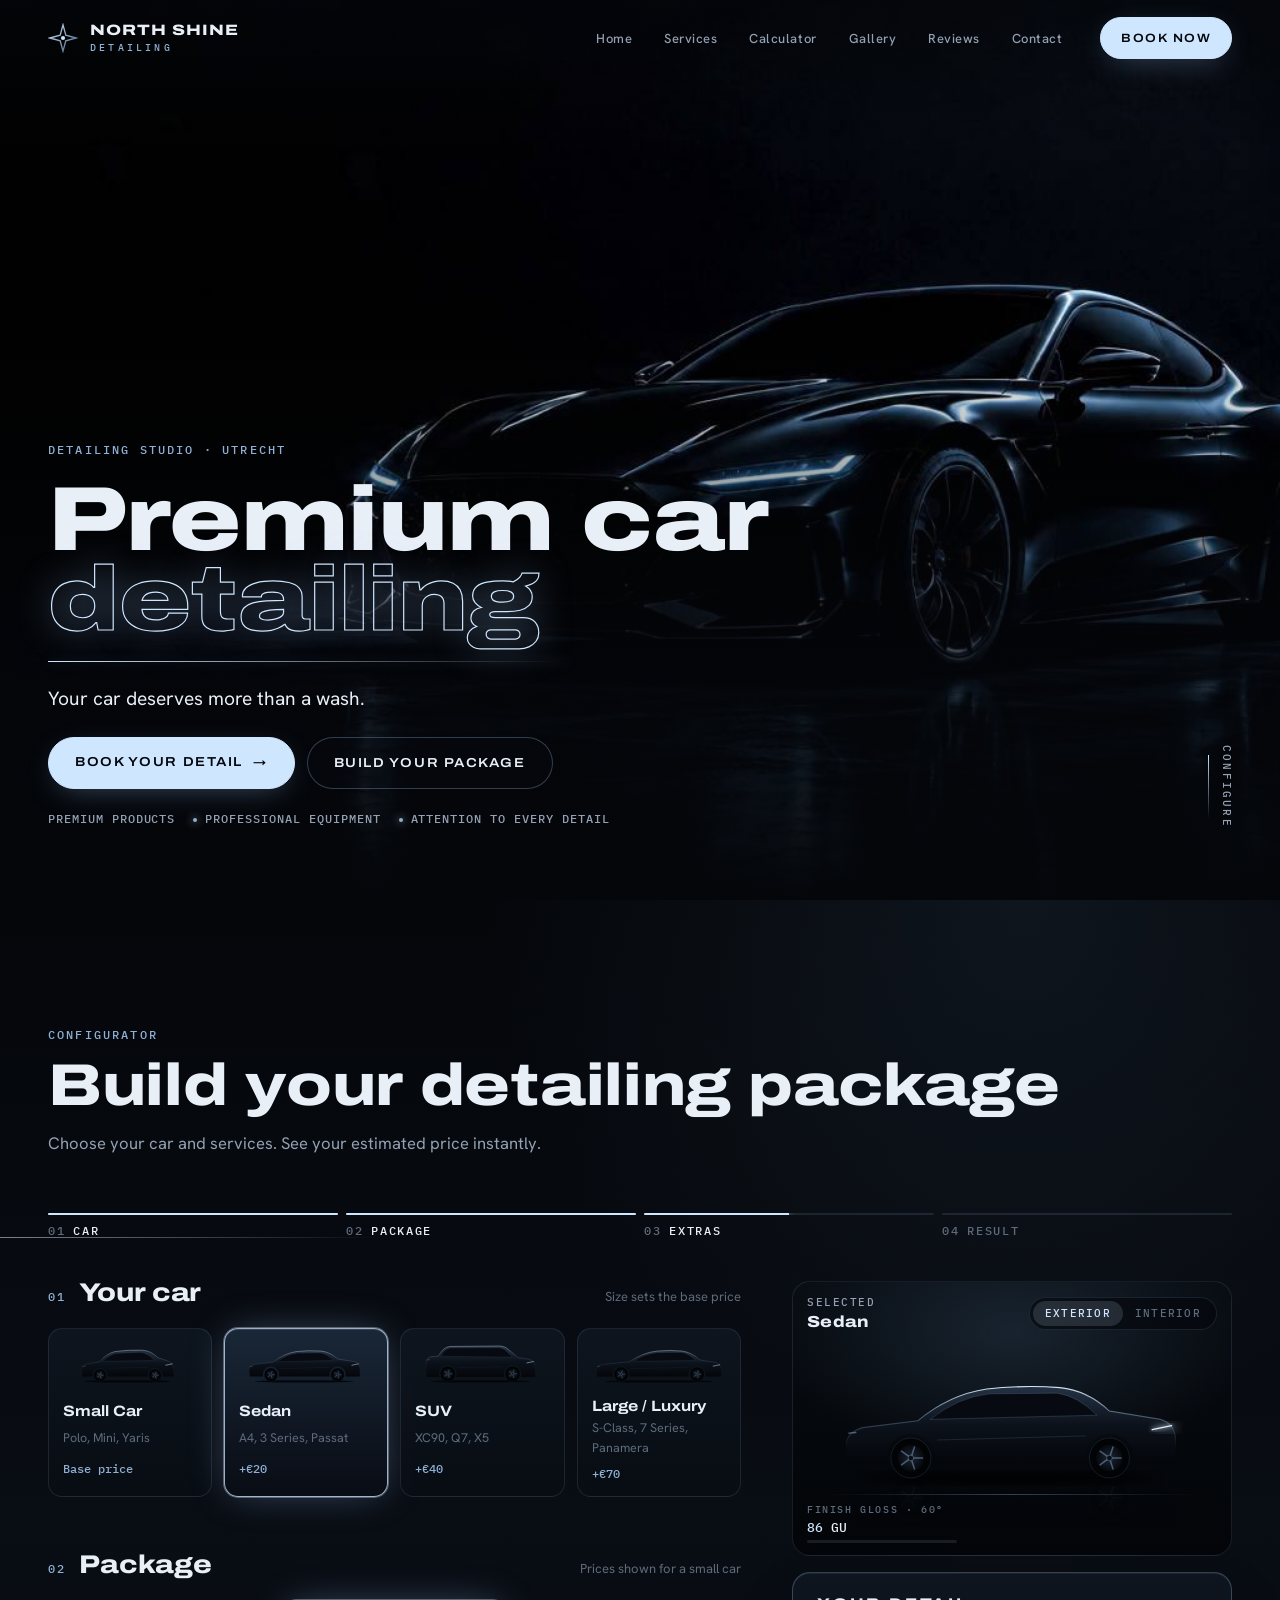
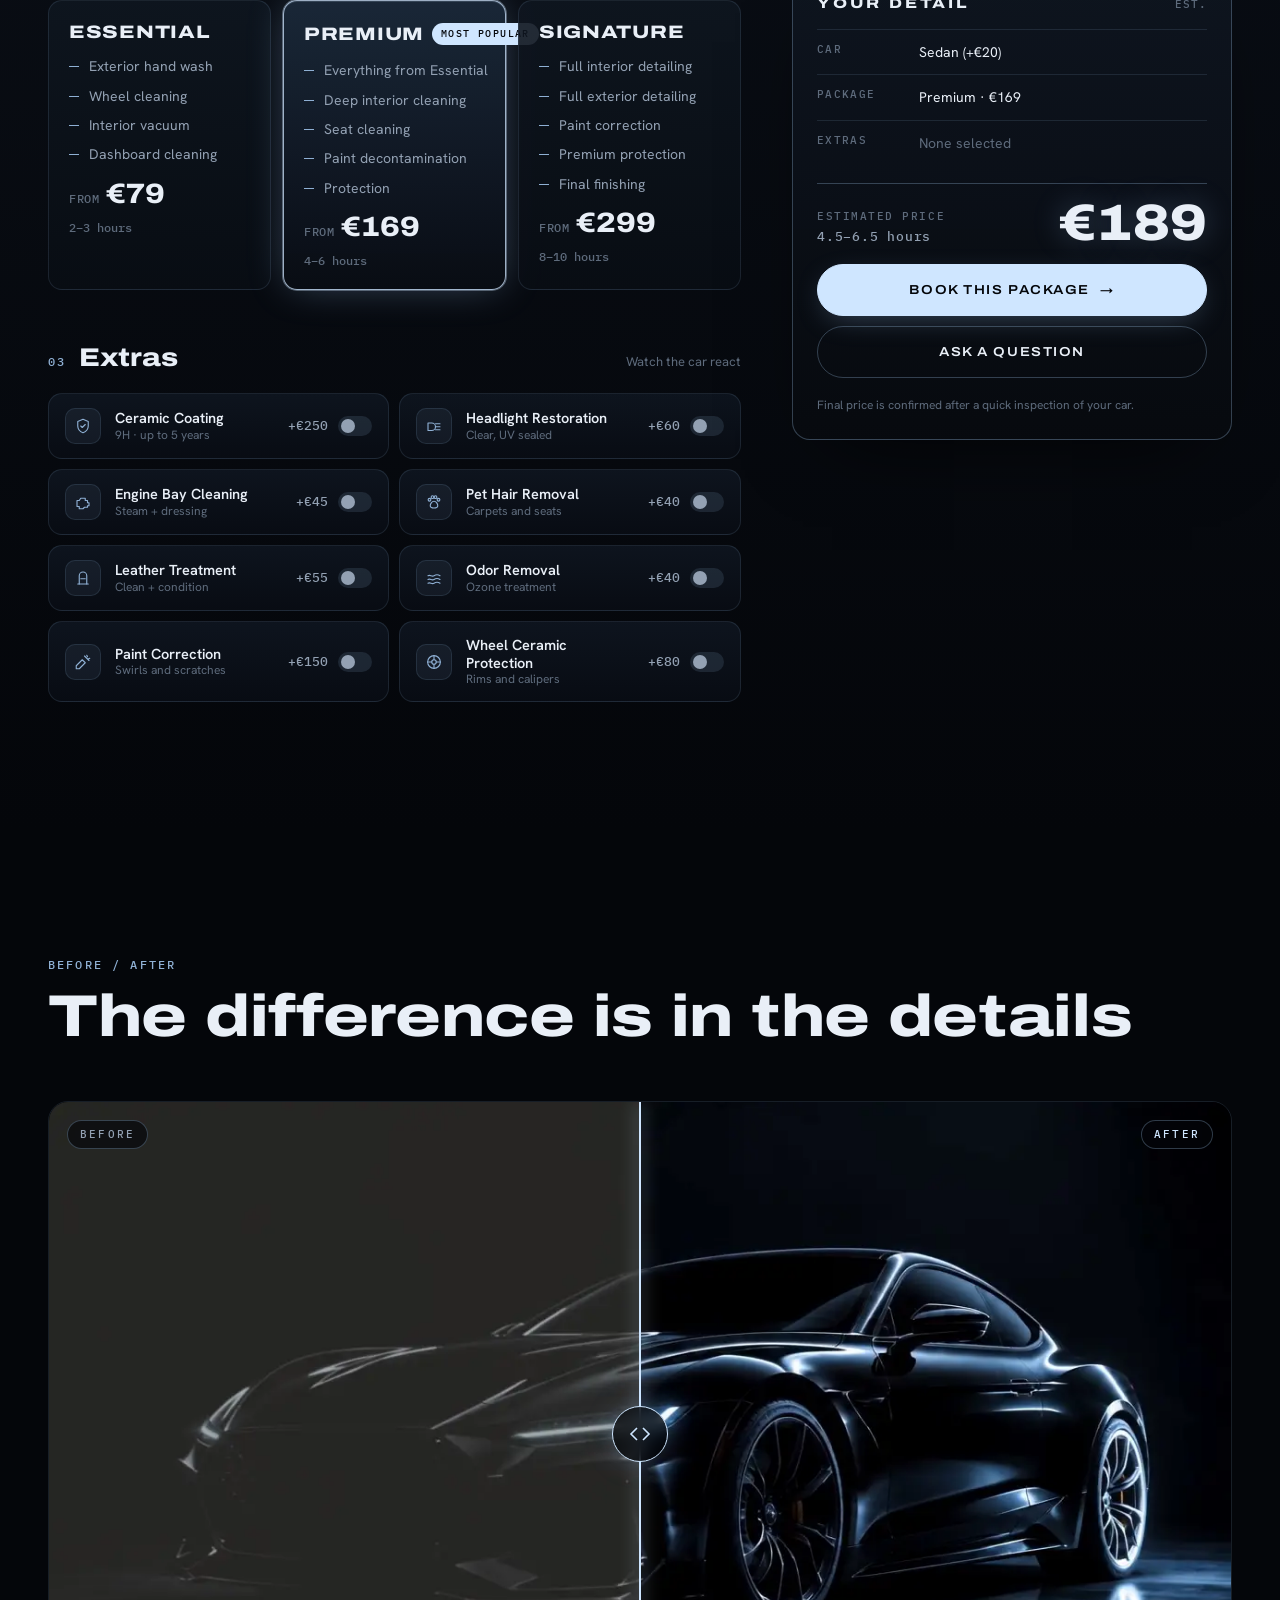
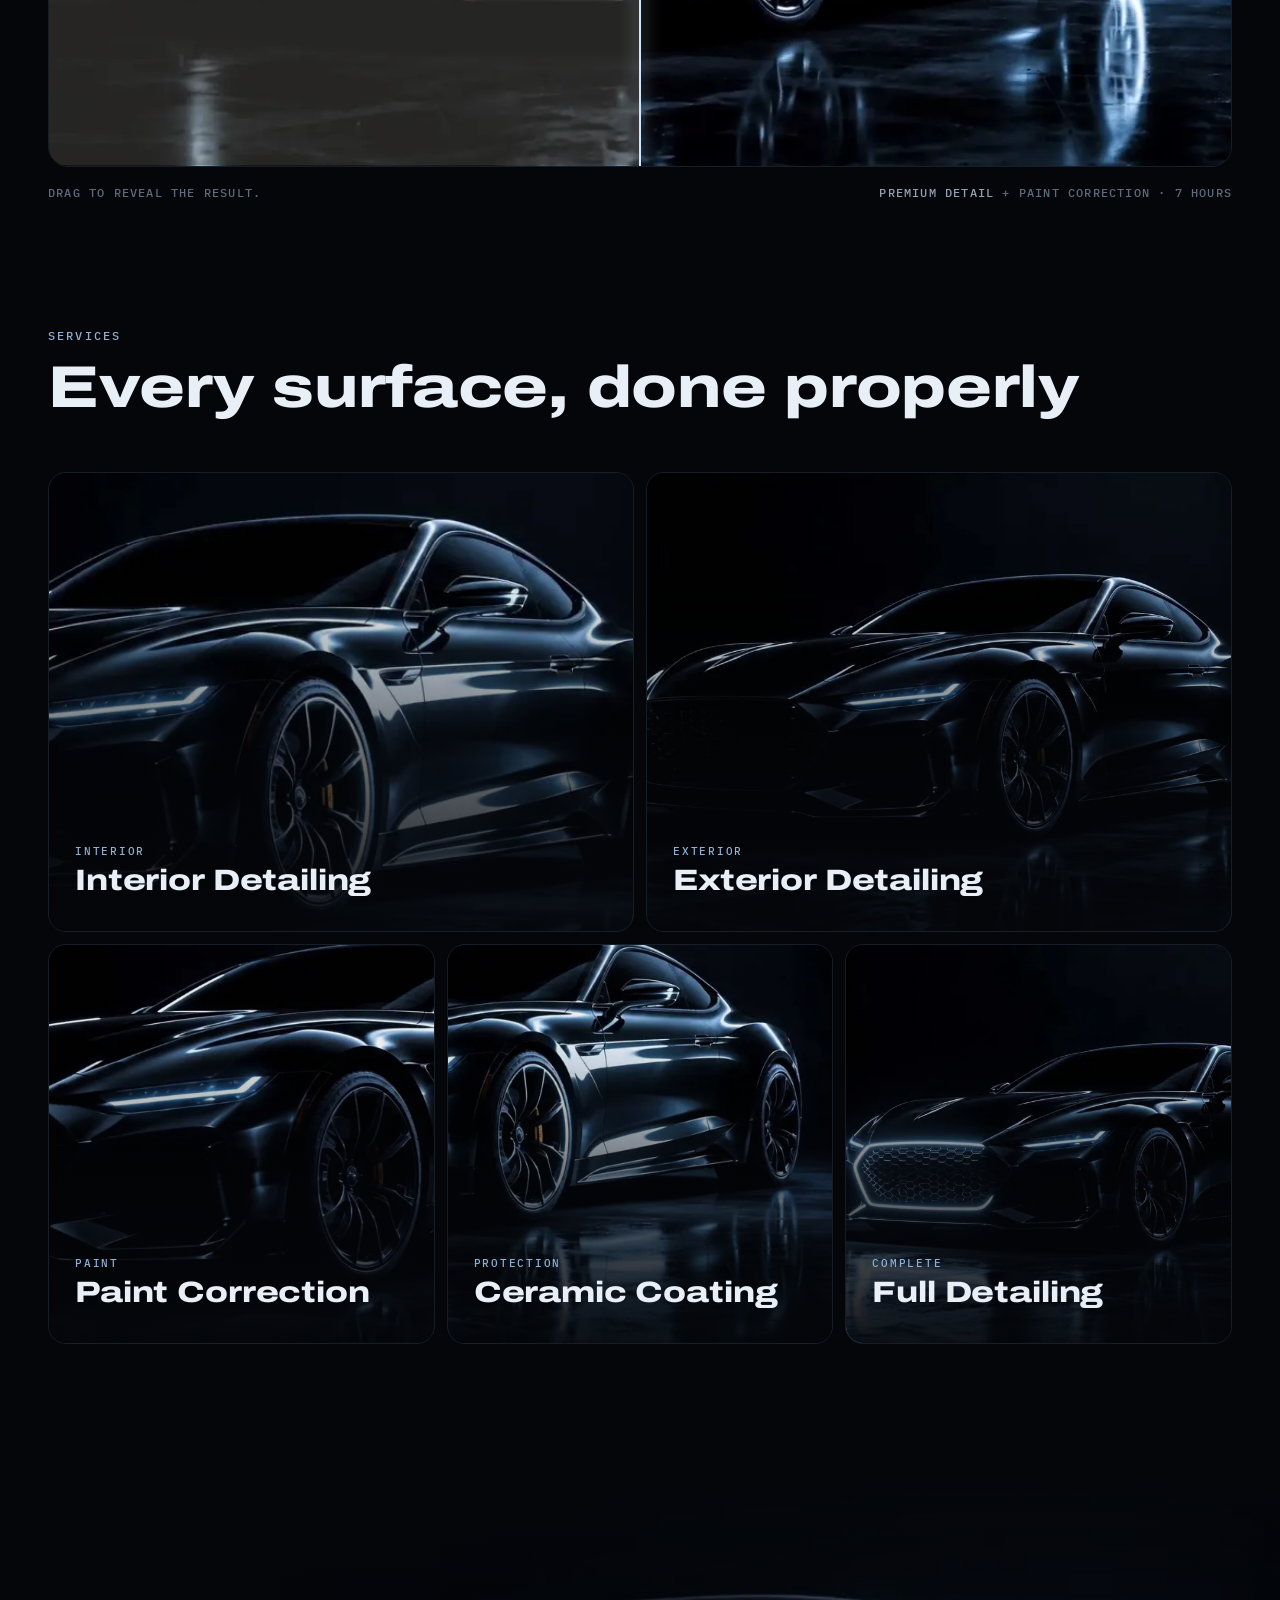
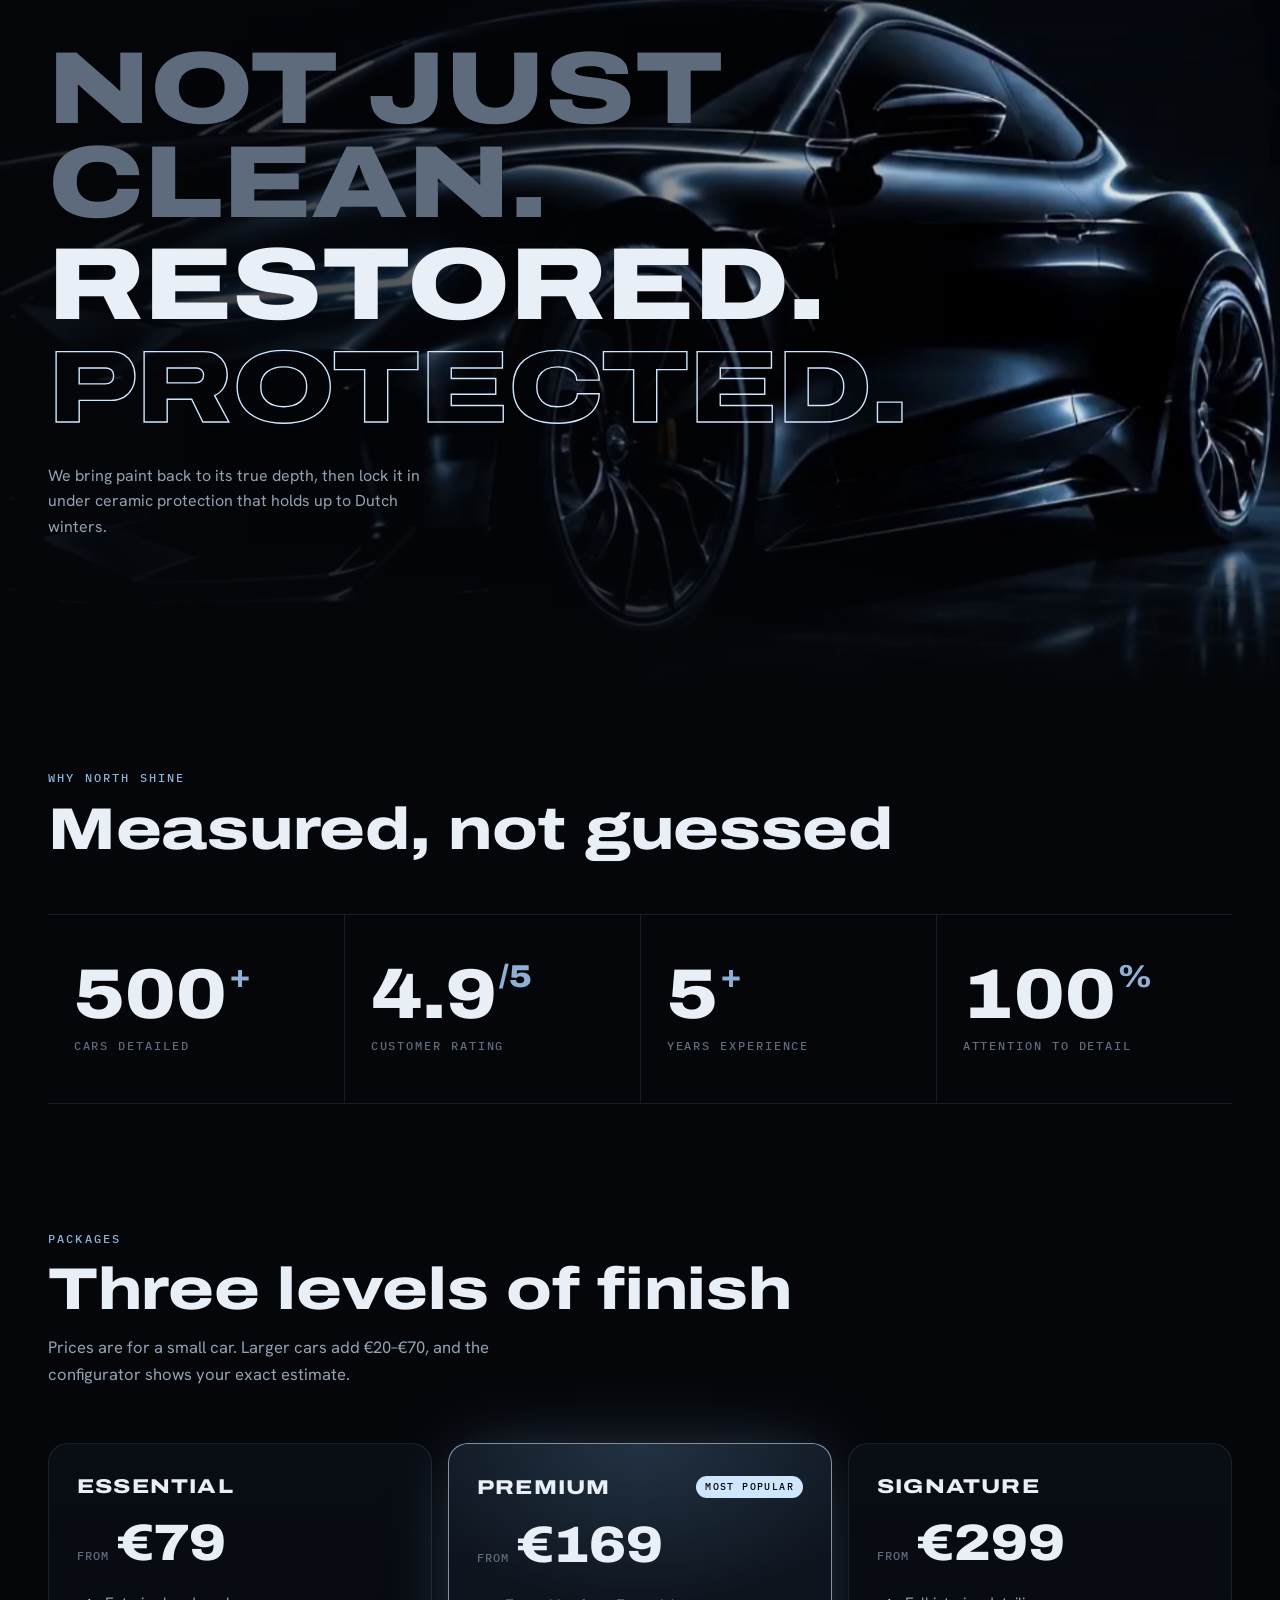
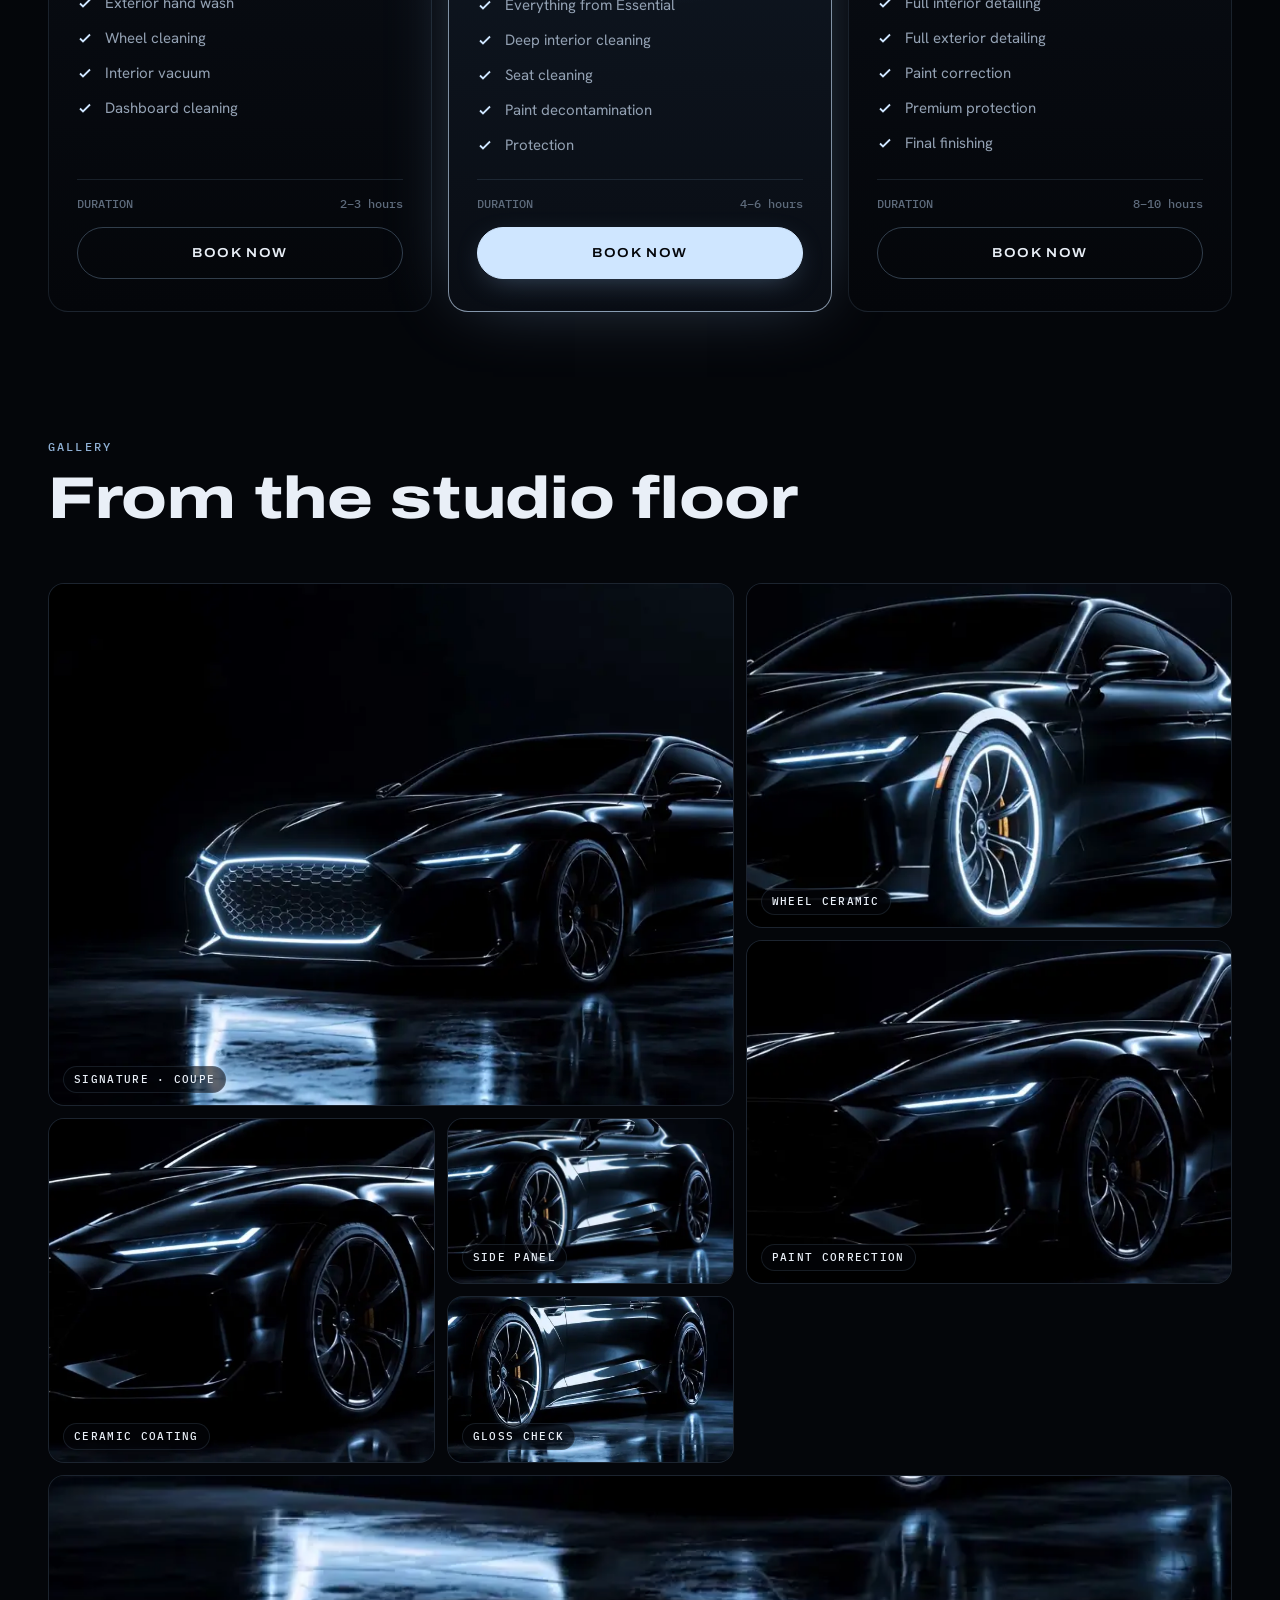
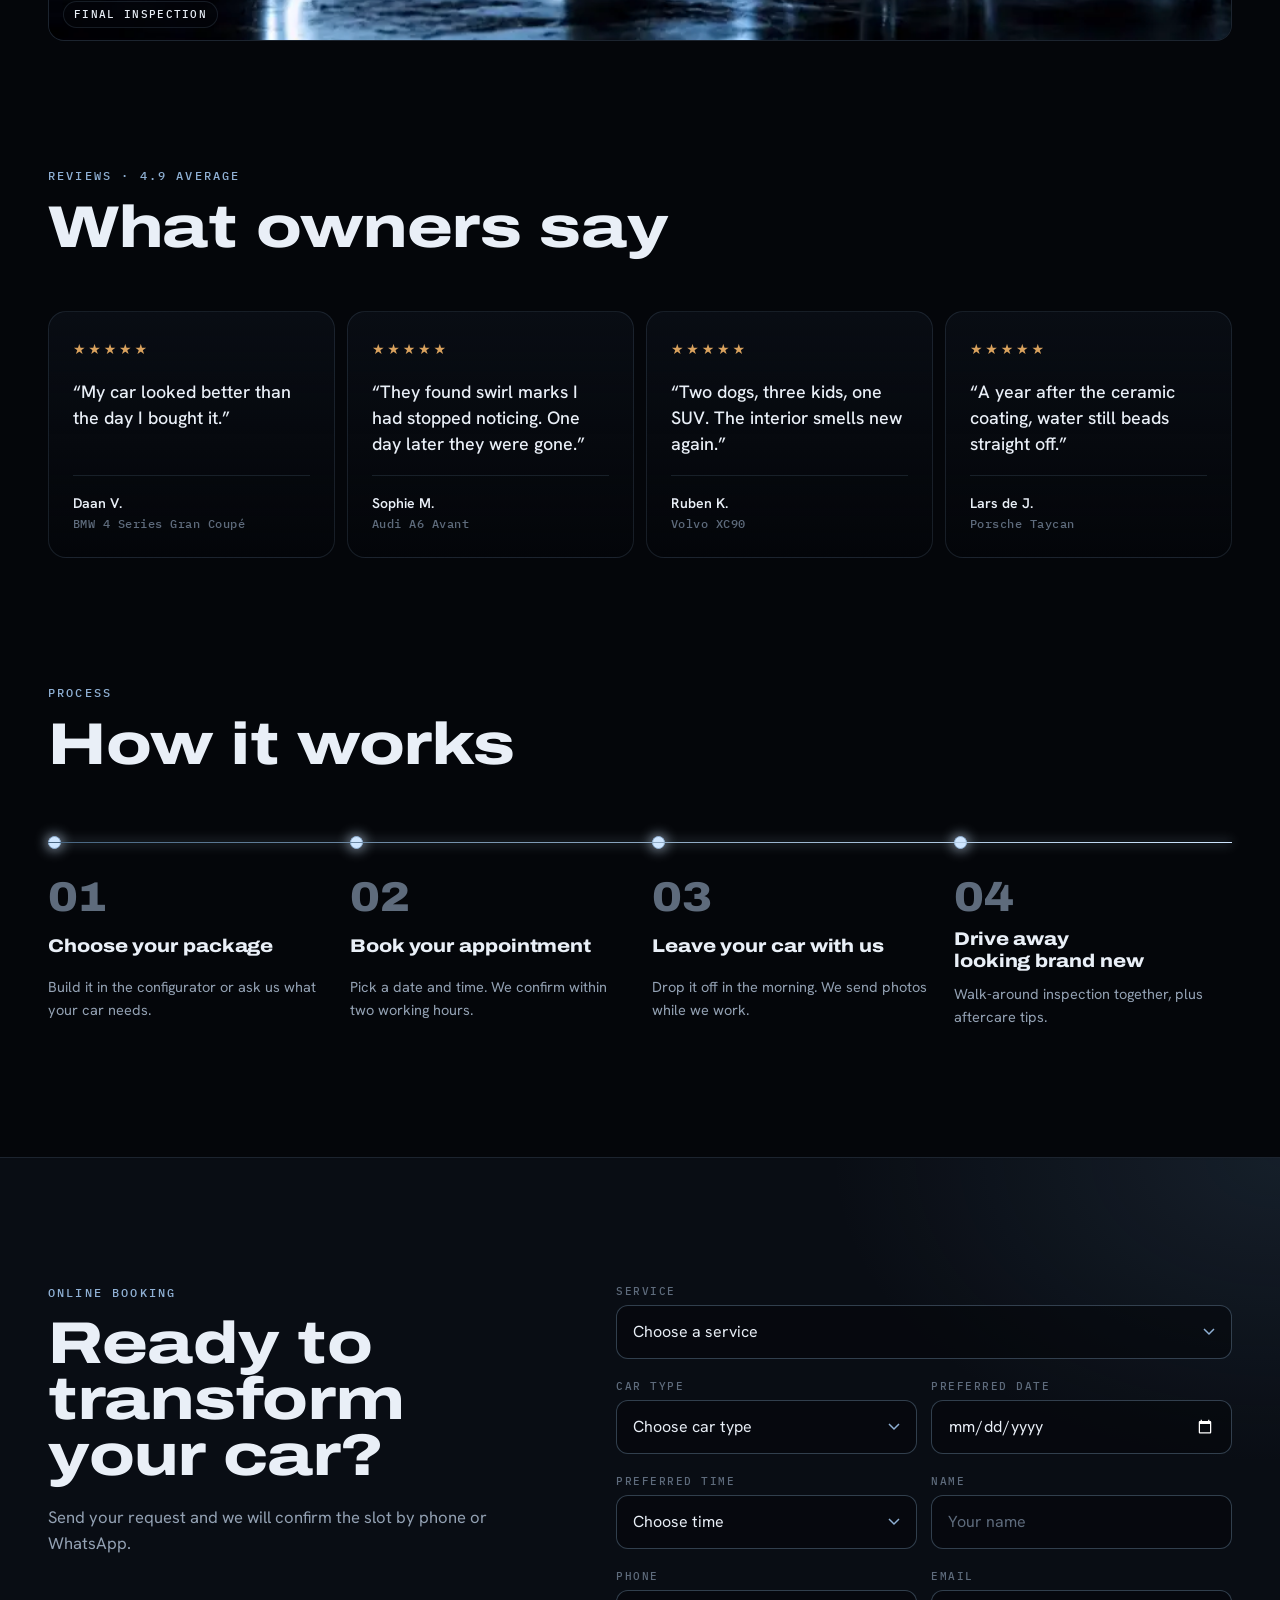
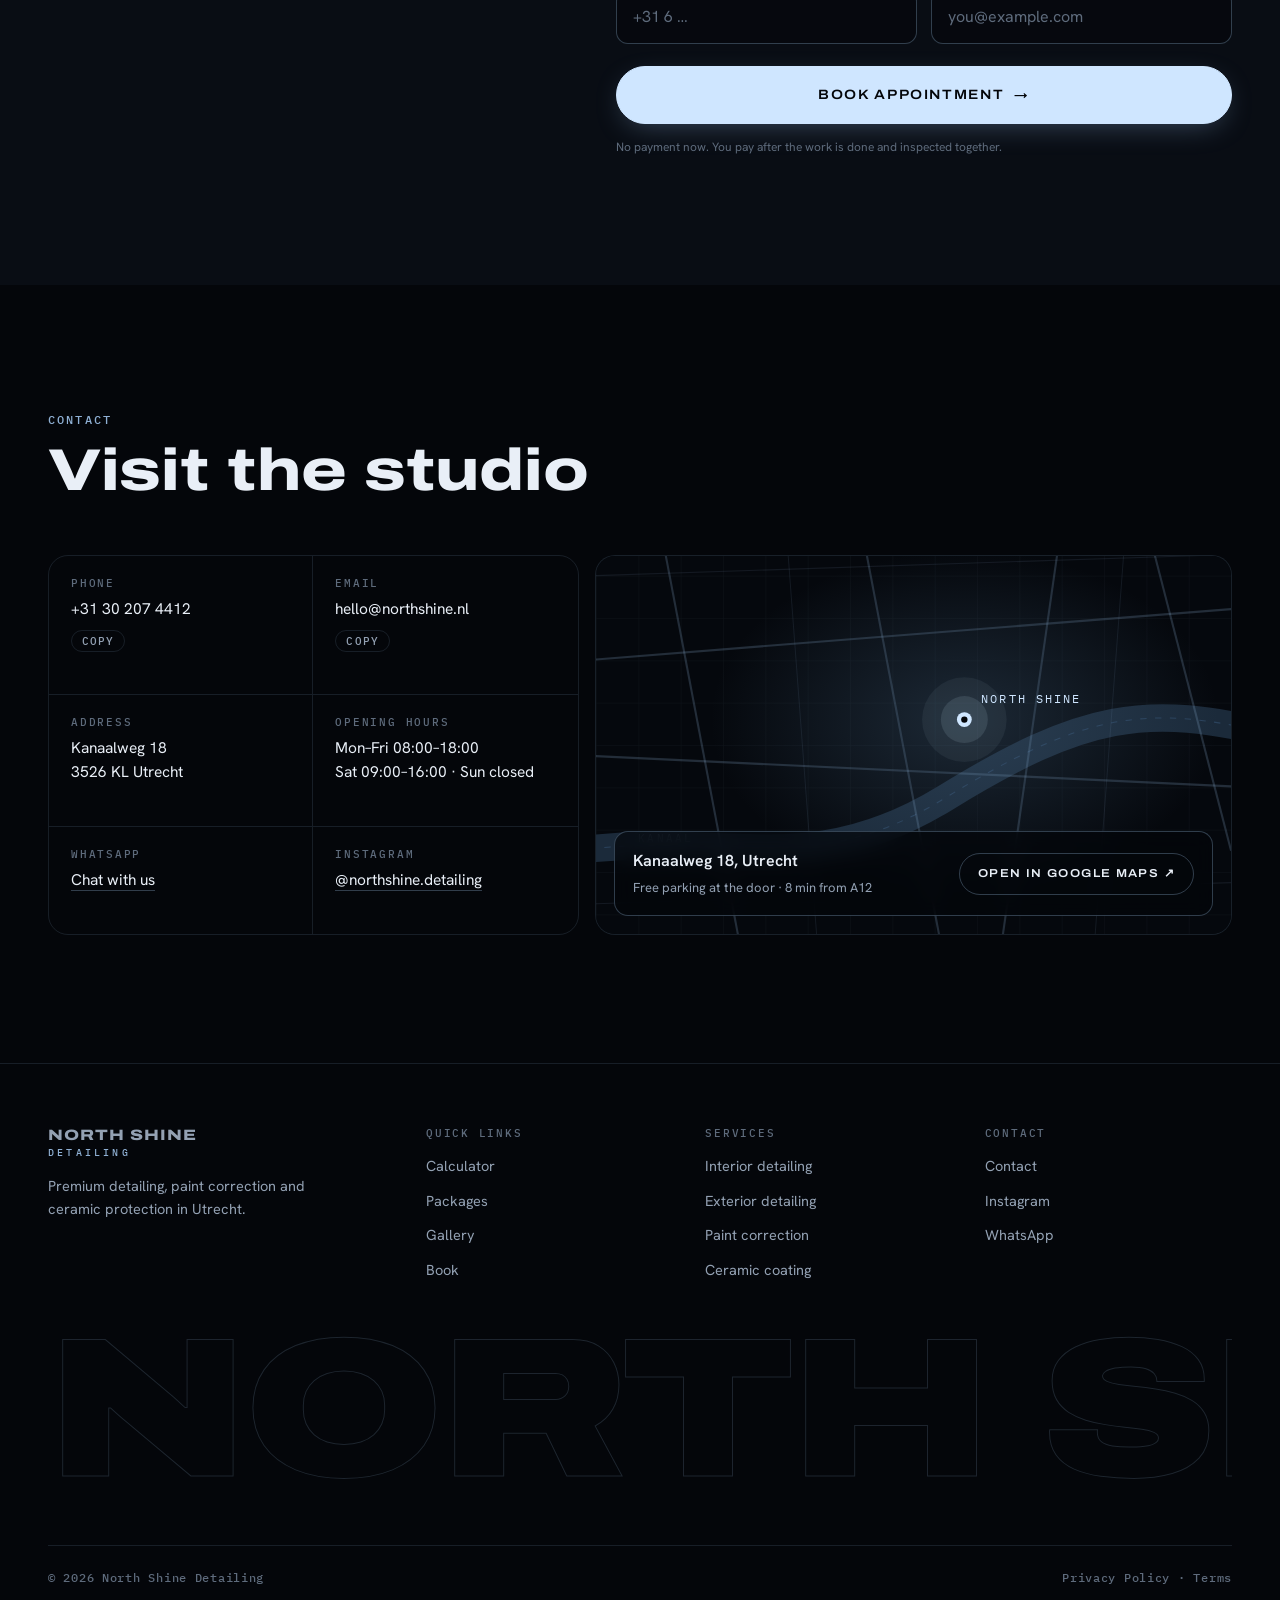
==== commit 2f079ea7: "North Shine Detailing site Co-Authored-By: Claude Opus 5.5 <noreply@anthropic.com> Claude-Session: h" ====
--- a/index.html
+++ b/index.html
@@ -1,722 +1,1189 @@
 <!doctype html>
-<html lang="nl">
+<html lang="en">
 <head>
-  <meta charset="utf-8">
-  <meta name="viewport" content="width=device-width, initial-scale=1, viewport-fit=cover">
-
-  <!-- ==========================================================
-       SEO — titel, beschrijving en social sharing
-       ========================================================== -->
-  <title>North Web — Websites voor lokale ondernemers | Webdesign Nederland</title>
-  <meta name="description" content="North Web ontwerpt en bouwt moderne, snelle websites voor lokale ondernemers in Nederland. Persoonlijk contact, duidelijke prijzen en ondersteuning na oplevering.">
-  <meta name="robots" content="index, follow, max-image-preview:large">
-  <link rel="canonical" href="https://www.northwebstudio.nl/">
-  <meta name="theme-color" content="#F4F0E8">
-  <meta name="color-scheme" content="light">
-
-  <meta property="og:type" content="website">
-  <meta property="og:locale" content="nl_NL">
-  <meta property="og:site_name" content="North Web">
-  <meta property="og:title" content="North Web — Een website zo goed als jouw vak">
-  <meta property="og:description" content="Moderne websites voor lokale ondernemers in Nederland. Webdesign, development, online afspraken en beheer.">
-  <meta property="og:url" content="https://www.northwebstudio.nl/">
-  <meta property="og:image" content="https://www.northwebstudio.nl/assets/images/og-image.jpg">
-  <meta property="og:image:width" content="1200">
-  <meta property="og:image:height" content="630">
-  <meta property="og:image:alt" content="North Web — Een website zo goed als jouw vak">
-  <meta name="twitter:card" content="summary_large_image">
-
-  <!-- Favicons -->
-  <link rel="icon" href="favicon.svg" type="image/svg+xml">
-  <link rel="icon" href="favicon-32.png" sizes="32x32" type="image/png">
-  <link rel="apple-touch-icon" href="apple-touch-icon.png">
-  <link rel="manifest" href="site.webmanifest">
-
-  <!-- Fonts (lokaal gehost) — alleen de belangrijkste vooraf laden -->
-  <link rel="preload" href="assets/fonts/InterDisplay-Light.woff" as="font" type="font/woff" crossorigin>
-  <link rel="preload" href="assets/fonts/Inter-Regular.woff" as="font" type="font/woff" crossorigin>
-
-  <link rel="stylesheet" href="assets/css/style.css">
-
-  <!-- Structured data: wie is North Web (geen adres, geen verzonnen gegevens) -->
-  <script type="application/ld+json">
-  {
-    "@context": "https://schema.org",
-    "@type": "ProfessionalService",
-    "name": "North Web",
-    "url": "https://www.northwebstudio.nl/",
-    "logo": "https://www.northwebstudio.nl/apple-touch-icon.png",
-    "image": "https://www.northwebstudio.nl/assets/images/og-image.jpg",
-    "description": "Webdesign en development voor lokale ondernemers in Nederland.",
-    "areaServed": { "@type": "Country", "name": "Nederland" },
-    "knowsLanguage": "nl",
-    "makesOffer": [
-      { "@type": "Offer", "itemOffered": { "@type": "Service", "name": "Webdesign" } },
-      { "@type": "Offer", "itemOffered": { "@type": "Service", "name": "Website development" } },
-      { "@type": "Offer", "itemOffered": { "@type": "Service", "name": "Online afspraken" } },
-      { "@type": "Offer", "itemOffered": { "@type": "Service", "name": "Onderhoud, hosting en beheer" } }
-    ]
-  }
-  </script>
-
-  <!-- Markeer dat JavaScript draait (animaties starten pas dan; zonder JS is alles zichtbaar) -->
-  <script>document.documentElement.classList.add('js');</script>
+<meta charset="utf-8">
+<meta name="viewport" content="width=device-width, initial-scale=1, viewport-fit=cover">
+<meta name="theme-color" content="#04060a">
+<title>North Shine Detailing</title>
+<meta name="description" content="Premium car detailing studio. Build your detailing package and see the price instantly.">
+<link rel="preconnect" href="https://fonts.googleapis.com">
+<link rel="preconnect" href="https://fonts.gstatic.com" crossorigin>
+<link rel="stylesheet" href="https://fonts.googleapis.com/css2?family=Archivo:wdth,wght@62..125,300..900&family=Hanken+Grotesk:wght@400;500;600&family=IBM+Plex+Mono:wght@400;500&display=swap">
+<link rel="preload" as="image" href="assets/poster.jpg">
+<style>
+/* Layout: cinematic dark studio. Everything is lit the way the hero video is lit —
+   black stage, cold rim-light on edges, ice-blue LED as the only accent, wet-floor reflections. */
+:root{
+  --ink-0:#04060a;      /* studio black (video background) */
+  --ink-1:#090d14;      /* surface */
+  --ink-2:#0f1620;      /* raised surface */
+  --steel:#476581;      /* reflection steel blue (sampled) */
+  --mist:#8fb0d4;       /* rim-light blue */
+  --led:#cfe6ff;        /* LED ice white — the accent */
+  --fg:#e9eff7;
+  --fg-dim:#93a1b3;
+  --fg-mute:#5e6b7c;
+  --line:rgba(143,176,212,.14);
+  --line-strong:rgba(143,176,212,.32);
+  --glow:rgba(160,205,255,.38);
+  --amber:#d9a25e;      /* brake-caliper amber — used only for stars + leather */
+  --display:"Archivo","Arial Narrow",Helvetica,Arial,sans-serif;
+  --body:"Hanken Grotesk",system-ui,-apple-system,"Segoe UI",Roboto,sans-serif;
+  --mono:"IBM Plex Mono",ui-monospace,SFMono-Regular,Menlo,Consolas,monospace;
+  --gut:clamp(16px,4vw,48px);
+  --r:14px;
+  --ease:cubic-bezier(.2,.7,.1,1);
+  color-scheme:dark;
+}
+*{box-sizing:border-box}
+[hidden]{display:none!important}
+html{scroll-behavior:smooth;background:var(--ink-0)}
+body{margin:0;background:var(--ink-0);color:var(--fg);font:400 16px/1.6 var(--body);overflow-x:clip;-webkit-font-smoothing:antialiased}
+img{max-width:100%;display:block}
+a{color:inherit}
+button,input,select{font:inherit;color:inherit}
+:focus-visible{outline:2px solid var(--led);outline-offset:3px;border-radius:6px}
+h1,h2,h3{font-family:var(--display);font-stretch:125%;font-weight:800;line-height:.95;margin:0;text-wrap:balance;letter-spacing:-.005em}
+p{margin:0}
+.wrap{max-width:1320px;margin-inline:auto;padding-inline:var(--gut)}
+.eyebrow{font:500 12px/1.2 var(--mono);letter-spacing:.18em;text-transform:uppercase;color:var(--mist)}
+.h2{font-size:clamp(2rem,4.6vw,4rem)}
+.lede{color:var(--fg-dim);font-size:clamp(1rem,1.3vw,1.15rem);max-width:56ch}
+section{scroll-margin-top:72px}
+.sec{padding-block:clamp(72px,10vw,140px)}
+.sec-head{display:grid;gap:16px;margin-bottom:clamp(32px,5vw,56px)}
+
+/* Buttons */
+.btn{--h:52px;display:inline-flex;align-items:center;justify-content:center;gap:10px;min-height:var(--h);padding:0 26px;border-radius:999px;border:1px solid var(--line-strong);background:transparent;font:600 13px/1 var(--display);font-stretch:112%;letter-spacing:.12em;text-transform:uppercase;text-decoration:none;cursor:pointer;transition:transform .35s var(--ease),background .35s,box-shadow .35s,border-color .35s,color .35s;white-space:nowrap}
+.btn:hover{border-color:var(--led);transform:translateY(-1px)}
+.btn:active{transform:translateY(0) scale(.98)}
+.btn-led{background:var(--led);color:var(--ink-0);border-color:var(--led);box-shadow:0 0 0 0 var(--glow),0 8px 30px -10px var(--glow)}
+.btn-led:hover{box-shadow:0 0 0 6px rgba(207,230,255,.08),0 10px 44px -6px var(--glow)}
+.btn-ghost{background:rgba(9,13,20,.35);backdrop-filter:blur(8px);-webkit-backdrop-filter:blur(8px)}
+.btn .arr{transition:transform .35s var(--ease)}
+.btn:hover .arr{transform:translateX(4px)}
+
+/* NAV */
+.nav{position:fixed;inset:0 0 auto;z-index:50;padding-top:env(safe-area-inset-top,0px);transition:background .4s,border-color .4s,backdrop-filter .4s}
+.nav-in{display:flex;align-items:center;gap:24px;height:76px;transition:height .4s var(--ease)}
+.nav.scrolled{background:rgba(4,6,10,.74);backdrop-filter:blur(14px) saturate(1.2);-webkit-backdrop-filter:blur(14px) saturate(1.2);border-bottom:1px solid var(--line)}
+.nav.scrolled .nav-in{height:64px}
+.logo{display:flex;align-items:center;gap:12px;text-decoration:none;margin-right:auto;min-width:0}
+.logo-mark{width:30px;height:30px;flex:none}
+.logo-txt{font:800 15px/1 var(--display);font-stretch:125%;letter-spacing:.06em;text-transform:uppercase;white-space:nowrap}
+.logo-txt small{display:block;font:500 10px/1 var(--mono);letter-spacing:.32em;color:var(--mist);margin-top:5px}
+.nav-links{display:flex;gap:4px;list-style:none;margin:0;padding:0}
+.nav-links a{display:block;padding:10px 14px;font:500 13px/1 var(--body);letter-spacing:.04em;color:var(--fg-dim);text-decoration:none;border-radius:999px;transition:color .3s,background .3s}
+.nav-links a:hover{color:var(--fg);background:rgba(143,176,212,.08)}
+.nav .btn{--h:42px;padding:0 20px;font-size:12px}
+.burger{display:none;width:44px;height:44px;border-radius:50%;border:1px solid var(--line-strong);background:rgba(9,13,20,.4);cursor:pointer;position:relative}
+.burger span{position:absolute;left:13px;right:13px;height:1.5px;background:var(--fg);transition:transform .35s var(--ease),top .35s var(--ease)}
+.burger span:nth-child(1){top:17px}.burger span:nth-child(2){top:25px}
+.nav.open .burger span:nth-child(1){top:21px;transform:rotate(45deg)}
+.nav.open .burger span:nth-child(2){top:21px;transform:rotate(-45deg)}
+.sheet{display:none}
+@media (max-width:960px){
+  .nav-links,.nav-in>.btn{display:none}
+  .burger{display:block}
+  .sheet{display:grid;position:fixed;inset:0;z-index:-1;background:rgba(4,6,10,.96);backdrop-filter:blur(16px);-webkit-backdrop-filter:blur(16px);padding:calc(100px + env(safe-area-inset-top,0px)) var(--gut) 40px;align-content:start;gap:4px;opacity:0;pointer-events:none;transition:opacity .4s}
+  .nav.open .sheet{opacity:1;pointer-events:auto}
+  .sheet a{font:800 clamp(1.8rem,8vw,2.6rem)/1.15 var(--display);font-stretch:125%;text-decoration:none;text-transform:uppercase;padding:8px 0;border-bottom:1px solid var(--line)}
+  .sheet .btn{margin-top:24px;font:600 14px/1 var(--display);border-bottom:none}
+}
+
+/* HERO */
+.hero{position:relative;min-height:100svh;min-height:max(620px,100svh);display:grid;align-items:end;isolation:isolate;overflow:hidden;background:var(--ink-0)}
+.hero-media{position:absolute;inset:0;z-index:-2}
+.hero-media img,.hero-media video{position:absolute;inset:0;width:100%;height:100%;object-fit:cover;object-position:50% 42%}
+.hero-media video{opacity:0;transition:opacity 1.2s ease}
+.hero-media video.ready{opacity:1}
+.hero-shade{position:absolute;inset:0;z-index:-1;pointer-events:none;
+  background:
+    linear-gradient(180deg,rgba(4,6,10,.72) 0%,rgba(4,6,10,0) 18%),
+    linear-gradient(0deg,var(--ink-0) 0%,rgba(4,6,10,.88) 20%,rgba(4,6,10,.35) 46%,rgba(4,6,10,0) 64%),
+    radial-gradient(70% 60% at 0% 100%,rgba(4,6,10,.75),rgba(4,6,10,0) 70%)}
+.hero-in{position:relative;width:100%;padding-block:0 clamp(40px,6vw,72px);display:grid;grid-template-columns:minmax(0,1fr) auto;align-items:end;gap:32px}
+.hero-copy{display:grid;gap:22px;min-width:0}
+.hero h1{font-size:clamp(2.7rem,7.1vw,7.4rem);line-height:.88;font-weight:850}
+.hero h1 .l2{display:block;color:transparent;-webkit-text-stroke:1.2px var(--led);text-shadow:0 0 38px rgba(160,205,255,.25)}
+.hero-sub{font-size:clamp(1.05rem,1.5vw,1.3rem);color:var(--fg);opacity:.86;max-width:40ch}
+.hero-cta{display:flex;flex-wrap:wrap;gap:12px}
+.trust{display:flex;flex-wrap:wrap;gap:6px 18px;font:500 12px/1.4 var(--mono);letter-spacing:.08em;text-transform:uppercase;color:var(--fg-dim)}
+.trust span{display:inline-flex;align-items:center;gap:8px}
+.trust span+span::before{content:"";width:4px;height:4px;border-radius:50%;background:var(--mist);box-shadow:0 0 8px var(--led)}
+.ledline{height:1px;width:min(520px,80%);background:linear-gradient(90deg,var(--led),rgba(207,230,255,0));box-shadow:0 0 12px var(--glow);transform-origin:left}
+.scrollcue{display:grid;justify-items:center;gap:12px;font:500 11px/1 var(--mono);letter-spacing:.2em;text-transform:uppercase;color:var(--fg-dim);writing-mode:vertical-rl;text-decoration:none}
+.scrollcue i{width:1px;height:64px;background:linear-gradient(var(--led),transparent);position:relative;overflow:hidden}
+.scrollcue i::after{content:"";position:absolute;left:0;top:-30%;width:1px;height:30%;background:var(--led);animation:cue 2.4s var(--ease) infinite}
+@keyframes cue{to{top:110%}}
+.rise{animation:rise 1s var(--ease) both}
+.rise.d1{animation-delay:.08s}.rise.d2{animation-delay:.18s}.rise.d3{animation-delay:.3s}.rise.d4{animation-delay:.42s}
+@keyframes rise{from{opacity:0;transform:translateY(22px)}to{opacity:1;transform:none}}
+.ledline.rise{animation-name:draw}
+@keyframes draw{from{transform:scaleX(0);opacity:0}to{transform:scaleX(1);opacity:1}}
+@media (max-width:760px){
+  .hero{align-items:end}
+  .hero-media{bottom:auto;height:66svh;min-height:420px}
+  .hero-media img,.hero-media video{object-position:58% 50%}
+  .hero-shade{background:
+    linear-gradient(180deg,rgba(4,6,10,.7) 0%,rgba(4,6,10,0) 16%),
+    linear-gradient(0deg,var(--ink-0) 0%,var(--ink-0) 36%,rgba(4,6,10,.6) 52%,rgba(4,6,10,0) 68%)}
+  .hero-in{grid-template-columns:1fr;padding-bottom:36px}
+  .scrollcue{display:none}
+  .hero-cta .btn{flex:1 1 220px}
+}
+
+/* CALCULATOR */
+.calc{position:relative;overflow:hidden;background:
+  radial-gradient(60% 50% at 80% 0%,rgba(71,101,129,.16),transparent 70%),
+  linear-gradient(180deg,var(--ink-0),var(--ink-1) 40%,var(--ink-0))}
+.calc::before{content:"";position:absolute;left:-30%;top:22%;width:60%;height:1px;background:linear-gradient(90deg,transparent,rgba(207,230,255,.55),transparent);filter:blur(.3px);animation:streak 9s linear infinite;pointer-events:none}
+@keyframes streak{from{transform:translateX(0)}to{transform:translateX(260%)}}
+.progress{display:grid;grid-template-columns:repeat(4,minmax(0,1fr));gap:8px;margin-bottom:40px;list-style:none;padding:0}
+.progress button{width:100%;display:grid;gap:10px;text-align:left;padding:0 0 4px;border:0;background:none;cursor:pointer;color:var(--fg-mute);transition:color .3s}
+.progress .bar{height:2px;background:var(--line);border-radius:2px;overflow:hidden;position:relative}
+.progress .bar::after{content:"";position:absolute;inset:0;background:var(--led);box-shadow:0 0 10px var(--led);transform:scaleX(0);transform-origin:left;transition:transform .6s var(--ease)}
+.progress .lbl{font:500 12px/1 var(--mono);letter-spacing:.14em}
+.progress .lbl b{font-weight:500;color:var(--fg-mute);margin-right:8px}
+.progress li.done button,.progress li.active button{color:var(--fg)}
+.progress li.done .bar::after{transform:scaleX(1)}
+.progress li.active .bar::after{transform:scaleX(.5)}
+.progress li.done.active .bar::after{transform:scaleX(1)}
+
+.calc-grid{display:grid;grid-template-columns:minmax(0,1fr) minmax(360px,440px);gap:clamp(24px,4vw,56px);align-items:start}
+.calc-aside{position:sticky;top:84px;display:grid;gap:16px}
+.steps{display:grid;gap:56px;min-width:0}
+.step-h{display:flex;align-items:baseline;gap:14px;margin-bottom:20px}
+.step-h .n{font:500 12px/1 var(--mono);color:var(--mist);letter-spacing:.14em}
+.step-h h3{font-size:clamp(1.25rem,2vw,1.6rem);font-stretch:118%}
+.step-h .hint{margin-left:auto;font-size:13px;color:var(--fg-mute)}
+
+/* car cards */
+.cars{display:grid;grid-template-columns:repeat(4,minmax(0,1fr));gap:12px}
+.opt{position:relative;border:1px solid var(--line);border-radius:var(--r);background:linear-gradient(180deg,rgba(15,22,32,.9),rgba(9,13,20,.9));cursor:pointer;transition:border-color .35s,box-shadow .45s,transform .35s var(--ease),background .35s;text-align:left;padding:0}
+.opt:hover{border-color:var(--line-strong);transform:translateY(-2px)}
+.opt[aria-checked="true"],.opt[aria-pressed="true"]{border-color:rgba(207,230,255,.75);box-shadow:0 0 0 1px rgba(207,230,255,.35),0 0 40px -8px var(--glow),inset 0 1px 0 rgba(207,230,255,.15);background:linear-gradient(180deg,rgba(28,42,60,.9),rgba(9,13,20,.95))}
+.car-opt{display:grid;gap:4px;padding:14px 14px 16px}
+.car-opt svg{width:100%;height:auto;aspect-ratio:600/220;margin:-4px 0 6px;transition:transform .5s var(--ease)}
+.car-opt:hover svg{transform:translateX(4px)}
+.car-opt .t{font:700 15px/1.1 var(--display);font-stretch:115%}
+.car-opt .s{font-size:12.5px;color:var(--fg-mute)}
+.car-opt .p{font:500 12px/1 var(--mono);color:var(--mist);margin-top:6px}
+
+/* packages */
+.pkgs{display:grid;grid-template-columns:repeat(3,minmax(0,1fr));gap:12px}
+.pkg{padding:22px 20px 22px;display:grid;gap:14px;align-content:start}
+.pkg .top{display:flex;align-items:center;justify-content:space-between;gap:8px}
+.pkg .name{font:800 18px/1 var(--display);font-stretch:125%;letter-spacing:.04em}
+.badge{font:500 10px/1 var(--mono);letter-spacing:.14em;padding:6px 9px;border-radius:999px;background:var(--led);color:var(--ink-0);white-space:nowrap}
+.pkg ul{list-style:none;margin:0;padding:0;display:grid;gap:7px;font-size:14px;color:var(--fg-dim)}
+.pkg li{display:flex;gap:10px;align-items:baseline}
+.pkg li::before{content:"";flex:none;width:10px;height:1px;background:var(--mist);transform:translateY(-4px)}
+.pkg .price{font:800 28px/1 var(--display);font-stretch:112%;margin-top:auto}
+.pkg .price small{font:500 12px var(--mono);color:var(--fg-mute);margin-right:6px;letter-spacing:.06em}
+.pkg .dur{font:500 12px/1 var(--mono);color:var(--fg-mute)}
+
+/* extras */
+.extras{display:grid;grid-template-columns:repeat(2,minmax(0,1fr));gap:10px}
+.ex{display:grid;grid-template-columns:auto 1fr auto;align-items:center;gap:14px;padding:14px 16px;min-height:64px}
+.ex .ico{width:36px;height:36px;border-radius:10px;display:grid;place-items:center;background:rgba(143,176,212,.08);border:1px solid var(--line);transition:background .35s,box-shadow .35s}
+.ex .ico svg{width:18px;height:18px;stroke:var(--mist);fill:none;stroke-width:1.5;stroke-linecap:round;stroke-linejoin:round;transition:stroke .35s}
+.ex .t{font-weight:600;font-size:14.5px;line-height:1.25}
+.ex .t small{display:block;font-weight:400;font-size:12px;color:var(--fg-mute)}
+.ex .pr{font:500 13px/1 var(--mono);color:var(--fg-dim);display:flex;align-items:center;gap:10px}
+.sw{width:34px;height:20px;border-radius:999px;background:rgba(143,176,212,.14);position:relative;transition:background .35s;flex:none}
+.sw::after{content:"";position:absolute;top:3px;left:3px;width:14px;height:14px;border-radius:50%;background:var(--fg-dim);transition:transform .35s var(--ease),background .35s}
+.ex[aria-pressed="true"] .sw{background:rgba(207,230,255,.9)}
+.ex[aria-pressed="true"] .sw::after{transform:translateX(14px);background:var(--ink-0)}
+.ex[aria-pressed="true"] .ico{background:rgba(207,230,255,.14);box-shadow:0 0 20px -4px var(--glow)}
+.ex[aria-pressed="true"] .ico svg{stroke:var(--led)}
+
+/* stage */
+.stage{position:relative;border:1px solid var(--line);border-radius:18px;overflow:hidden;background:
+  radial-gradient(80% 70% at 50% 18%,rgba(71,101,129,.28),transparent 70%),
+  linear-gradient(180deg,#070b11,#030508);aspect-ratio:16/10;max-width:100%}
+.stage::after{content:"";position:absolute;left:8%;right:8%;bottom:22%;height:1px;background:linear-gradient(90deg,transparent,rgba(143,176,212,.35),transparent)}
+.stage-top{position:absolute;inset:14px 14px auto;display:flex;align-items:center;justify-content:space-between;gap:8px;z-index:3}
+.stage-name{font:500 11px/1.2 var(--mono);letter-spacing:.14em;text-transform:uppercase;color:var(--fg-dim)}
+.stage-name b{display:block;font:800 16px/1.1 var(--display);font-stretch:118%;letter-spacing:.02em;color:var(--fg);text-transform:none;margin-top:4px}
+.viewtog{display:flex;padding:3px;border-radius:999px;border:1px solid var(--line);background:rgba(4,6,10,.6)}
+.viewtog button{border:0;background:none;padding:7px 12px;border-radius:999px;font:500 10.5px/1 var(--mono);letter-spacing:.12em;color:var(--fg-mute);cursor:pointer;transition:background .3s,color .3s}
+.viewtog button[aria-pressed="true"]{background:rgba(207,230,255,.14);color:var(--led)}
+.carwrap{position:absolute;inset:16% 2% 4%}
+.layer{position:absolute;inset:0;transition:opacity .7s var(--ease),transform .8s var(--ease),filter .7s}
+.layer.enter{opacity:0;transform:translateX(40px);filter:blur(6px)}
+.layer.leave{opacity:0;transform:translateX(-40px);filter:blur(6px)}
+.layer svg{width:100%;height:100%;overflow:visible}
+.ext,.int{transition:opacity .6s var(--ease)}
+.int{opacity:0}
+.stage[data-view="int"] .ext{opacity:.0}
+.stage[data-view="int"] .int{opacity:1}
+.gloss{opacity:0;transition:opacity 1s}
+.fx-ceramic .gloss{opacity:.55}
+.sweep{opacity:0}
+.fx-correction .sweep{opacity:1;animation:sweep 3.2s var(--ease) infinite}
+@keyframes sweep{from{transform:translateX(-160px) skewX(-18deg)}to{transform:translateX(760px) skewX(-18deg)}}
+.wring{opacity:0;transition:opacity .8s}
+.fx-wheels .wring{opacity:1;animation:pulse 2.6s ease-in-out infinite}
+@keyframes pulse{50%{opacity:.55}}
+.hl-glow{opacity:.18;transition:opacity .8s}
+.beam{opacity:0;transition:opacity .9s}
+.fx-lights .hl-glow{opacity:1}.fx-lights .beam{opacity:.85}
+.hl-line{transition:stroke-width .6s}
+.fx-lights .hl-line{stroke-width:3}
+.eng{opacity:0;transition:opacity .6s}
+.fx-engine .eng{opacity:1}
+.eng .ring{transform-box:fill-box;transform-origin:center;animation:ping 2s ease-out infinite}
+@keyframes ping{from{transform:scale(1);opacity:.9}to{transform:scale(3.4);opacity:0}}
+.sheen{opacity:0;transition:opacity .8s}
+.fx-leather .sheen{opacity:1}
+.int-tag{opacity:0;transition:opacity .6s}
+.fx-pet .tag-pet,.fx-odor .tag-odor,.fx-leather .tag-leather{opacity:1}
+.stage-read{position:absolute;inset:auto 14px 12px;display:flex;justify-content:space-between;align-items:end;gap:12px;z-index:3}
+.gloss-m{display:grid;gap:6px;min-width:150px}
+.gloss-m .k{font:500 10px/1 var(--mono);letter-spacing:.16em;color:var(--fg-mute)}
+.gloss-m .v{font:500 13px/1 var(--mono);color:var(--fg)}
+.gloss-m .v b{font-weight:500;color:var(--led)}
+.gloss-m .track{height:3px;border-radius:3px;background:rgba(143,176,212,.14);overflow:hidden}
+.gloss-m .fill{height:100%;background:linear-gradient(90deg,var(--steel),var(--led));box-shadow:0 0 10px var(--led);transform-origin:left;transition:transform .8s var(--ease)}
+.fxchips{display:flex;flex-wrap:wrap;justify-content:flex-end;gap:6px;max-width:60%}
+.fxchips span{font:500 10px/1 var(--mono);letter-spacing:.08em;padding:6px 8px;border-radius:999px;border:1px solid rgba(207,230,255,.3);color:var(--led);background:rgba(4,6,10,.6);animation:rise .5s var(--ease) both}
+
+/* summary */
+.summary{border:1px solid var(--line-strong);border-radius:18px;padding:24px;background:linear-gradient(180deg,rgba(15,22,32,.92),rgba(7,10,15,.96));box-shadow:0 30px 80px -40px rgba(0,0,0,.9),inset 0 1px 0 rgba(207,230,255,.08);display:grid;gap:18px}
+.summary h3{font-size:14px;letter-spacing:.2em;font-stretch:125%;display:flex;justify-content:space-between;align-items:center}
+.summary h3 span{font:500 11px var(--mono);letter-spacing:.1em;color:var(--fg-mute)}
+.srows{display:grid;gap:0;margin:0}
+.srow{display:grid;grid-template-columns:90px minmax(0,1fr);gap:12px;padding:11px 0;border-top:1px solid var(--line);font-size:14px}
+.srow dt{font:500 11px/1.6 var(--mono);letter-spacing:.12em;text-transform:uppercase;color:var(--fg-mute)}
+.srow dd{margin:0;color:var(--fg);min-width:0}
+.srow dd .x{display:flex;justify-content:space-between;gap:10px;color:var(--fg-dim)}
+.srow dd .x span:last-child{font-family:var(--mono);font-size:12.5px;white-space:nowrap}
+.srow dd .none{color:var(--fg-mute)}
+.total{display:flex;align-items:end;justify-content:space-between;gap:12px;padding-top:16px;border-top:1px solid var(--line-strong)}
+.total .k{font:500 11px/1.4 var(--mono);letter-spacing:.14em;text-transform:uppercase;color:var(--fg-mute)}
+.total .k em{display:block;font-style:normal;color:var(--fg-dim);letter-spacing:.06em;text-transform:none;font-size:13px;margin-top:4px}
+.price-big{font:850 clamp(2.4rem,4vw,3.2rem)/.9 var(--display);font-stretch:112%;font-variant-numeric:tabular-nums;color:var(--fg);text-shadow:0 0 30px rgba(160,205,255,.25);white-space:nowrap}
+.price-big.bump{animation:bump .5s var(--ease)}
+@keyframes bump{40%{color:var(--led);text-shadow:0 0 40px var(--glow)}}
+.sum-cta{display:grid;gap:10px}
+.sum-cta .btn{width:100%}
+.fine{font-size:12px;color:var(--fg-mute)}
+
+@media (max-width:1080px){
+  .calc-grid{display:flex;flex-direction:column;gap:28px}
+  .calc-aside{display:contents}
+  .stage-wrap{order:1;position:sticky;top:64px;z-index:5;width:100%;padding-block:8px;background:linear-gradient(180deg,var(--ink-1) 75%,rgba(9,13,20,0))}
+  .steps{order:2;width:100%}
+  .summary{order:3;width:100%}
+  .stage{aspect-ratio:auto;height:clamp(190px,34vw,300px)}
+}
+@media (max-width:760px){
+  .progress{margin-bottom:24px}
+  .progress .lbl{font-size:10.5px}
+  .progress .lbl b{display:block;margin:0 0 4px}
+  .cars{display:flex;overflow-x:auto;scroll-snap-type:x mandatory;margin-inline:calc(var(--gut) * -1);padding:4px var(--gut) 12px;gap:10px;scrollbar-width:none}
+  .cars::-webkit-scrollbar{display:none}
+  .cars .opt{flex:0 0 62%;scroll-snap-align:start}
+  .pkgs{grid-template-columns:1fr}
+  .extras{grid-template-columns:1fr}
+  .stage{height:200px}
+  .stage-name b{font-size:14px}
+  .gloss-m{min-width:120px}
+  .fxchips{display:none}
+  .step-h .hint{display:none}
+}
+
+/* BEFORE / AFTER */
+.ba{position:relative;aspect-ratio:16/9;max-width:100%;border-radius:20px;overflow:hidden;border:1px solid var(--line);touch-action:pan-y;cursor:ew-resize;user-select:none;-webkit-user-select:none;--pos:50%}
+.ba img{position:absolute;inset:0;width:100%;height:100%;object-fit:cover;pointer-events:none}
+.ba .before{clip-path:inset(0 calc(100% - var(--pos)) 0 0)}
+.ba .handle{position:absolute;top:0;bottom:0;left:var(--pos);width:2px;margin-left:-1px;background:var(--led);box-shadow:0 0 18px var(--led)}
+.ba .knob{position:absolute;top:50%;left:50%;width:56px;height:56px;margin:-28px 0 0 -28px;border-radius:50%;background:rgba(4,6,10,.7);backdrop-filter:blur(8px);-webkit-backdrop-filter:blur(8px);border:1px solid var(--led);display:grid;place-items:center;box-shadow:0 0 30px -4px var(--glow)}
+.ba .knob svg{width:24px;height:24px;stroke:var(--led);fill:none;stroke-width:1.6}
+.ba .tag{position:absolute;top:18px;font:500 11px/1 var(--mono);letter-spacing:.2em;padding:8px 12px;border-radius:999px;background:rgba(4,6,10,.65);border:1px solid var(--line-strong)}
+.ba .tag.b{left:18px;color:var(--fg-dim)}.ba .tag.a{right:18px;color:var(--led)}
+.ba-foot{display:flex;flex-wrap:wrap;justify-content:space-between;gap:12px;margin-top:18px;font:500 12px/1.4 var(--mono);letter-spacing:.1em;color:var(--fg-mute);text-transform:uppercase}
+.ba-foot b{color:var(--fg-dim);font-weight:500}
+.vh{position:absolute;width:1px;height:1px;overflow:hidden;clip:rect(0 0 0 0);white-space:nowrap}
+@media (max-width:760px){.ba{aspect-ratio:4/3.4}.ba .tag{top:12px}.ba .tag.b{left:12px}.ba .tag.a{right:12px}}
+
+/* SERVICES */
+.svc-grid{display:grid;grid-template-columns:repeat(6,minmax(0,1fr));gap:12px}
+.svc{position:relative;grid-column:span 2;min-height:400px;border-radius:18px;overflow:hidden;border:1px solid var(--line);isolation:isolate;display:flex;align-items:flex-end}
+.svc.big{grid-column:span 3;min-height:460px}
+.svc img{position:absolute;inset:0;width:100%;height:100%;object-fit:cover;z-index:-2;transition:transform 1.2s var(--ease),filter .8s}
+.svc::before{content:"";position:absolute;inset:0;z-index:-1;background:linear-gradient(0deg,rgba(4,6,10,.95) 0%,rgba(4,6,10,.55) 42%,rgba(4,6,10,.05) 75%);transition:background .6s}
+.svc-in{padding:26px;display:grid;gap:10px;width:100%}
+.svc .idx{font:500 11px/1 var(--mono);letter-spacing:.16em;color:var(--mist)}
+.svc h3{font-size:clamp(1.4rem,2.3vw,2rem)}
+.svc .more{display:grid;grid-template-rows:0fr;transition:grid-template-rows .6s var(--ease),opacity .5s;opacity:0}
+.svc .more>div{overflow:hidden;display:grid;gap:14px}
+.svc .more p{color:var(--fg-dim);font-size:14.5px;max-width:42ch}
+.svc .row{display:flex;align-items:center;justify-content:space-between;gap:12px;flex-wrap:wrap}
+.svc .from{font:500 13px var(--mono);color:var(--fg)}
+.svc .from b{font:800 22px var(--display);font-stretch:112%;margin-left:6px}
+.svc .btn{--h:42px;font-size:11.5px;padding:0 18px}
+@media (hover:hover){
+  .svc:hover img{transform:scale(1.06)}
+  .svc:hover .more,.svc:focus-within .more{grid-template-rows:1fr;opacity:1}
+  .svc:hover::before{background:linear-gradient(0deg,rgba(4,6,10,.97) 0%,rgba(4,6,10,.7) 55%,rgba(4,6,10,.15) 90%)}
+}
+@media (hover:none){.svc .more{grid-template-rows:1fr;opacity:1}}
+@media (max-width:960px){.svc,.svc.big{grid-column:span 3;min-height:380px}.svc:last-child{grid-column:span 6}}
+@media (max-width:620px){.svc-grid{grid-template-columns:1fr}.svc,.svc.big,.svc:last-child{grid-column:auto;min-height:360px}}
+
+/* CINEMATIC */
+.cine{position:relative;min-height:clamp(560px,90vh,860px);display:grid;align-items:center;overflow:hidden;isolation:isolate}
+.cine-bg{position:absolute;inset:-10% 0;z-index:-2;will-change:transform}
+.cine-bg img{width:100%;height:100%;object-fit:cover;object-position:60% 50%}
+.cine::before{content:"";position:absolute;inset:0;z-index:-1;background:linear-gradient(90deg,rgba(4,6,10,.92) 0%,rgba(4,6,10,.55) 45%,rgba(4,6,10,.1) 75%),linear-gradient(0deg,var(--ink-0),transparent 25%,transparent 75%,var(--ink-0))}
+.cine-lines{display:grid;gap:.08em;font:850 clamp(2.6rem,8vw,7.5rem)/.92 var(--display);font-stretch:125%;text-transform:uppercase}
+.cine-lines span{display:block}
+.cine-lines .a{color:var(--fg-mute)}
+.cine-lines .b{color:var(--fg)}
+.cine-lines .c{color:transparent;-webkit-text-stroke:1.4px var(--led);background:linear-gradient(100deg,transparent 30%,rgba(207,230,255,.95) 50%,transparent 70%) 0 0/250% 100% no-repeat;-webkit-background-clip:text;background-clip:text;animation:shine 5s ease-in-out infinite}
+@keyframes shine{0%,30%{background-position:120% 0}70%,100%{background-position:-120% 0}}
+.cine p{margin-top:28px;color:var(--fg-dim);max-width:44ch}
+@media (max-width:760px){.cine::before{background:linear-gradient(0deg,rgba(4,6,10,.95) 10%,rgba(4,6,10,.45) 60%,rgba(4,6,10,.2)),linear-gradient(180deg,var(--ink-0),transparent 25%)}.cine{align-items:end;padding-block:80px 64px}}
+
+/* STATS */
+.stats{display:grid;grid-template-columns:repeat(4,minmax(0,1fr));border-top:1px solid var(--line);border-bottom:1px solid var(--line)}
+.stat{padding:clamp(28px,4vw,48px) clamp(12px,2vw,28px);display:grid;gap:12px;border-left:1px solid var(--line)}
+.stat:first-child{border-left:0}
+.stat .num{font:850 clamp(2.4rem,5.5vw,5rem)/.9 var(--display);font-stretch:112%;font-variant-numeric:tabular-nums}
+.stat .num sup{font-size:.45em;color:var(--mist);vertical-align:top;margin-left:2px}
+.stat .k{font:500 12px/1.4 var(--mono);letter-spacing:.16em;color:var(--fg-mute)}
+@media (max-width:760px){.stats{grid-template-columns:1fr 1fr}.stat:nth-child(3){border-left:0}.stat:nth-child(n+3){border-top:1px solid var(--line)}}
+
+/* PACKAGES */
+.tiers{display:grid;grid-template-columns:repeat(3,minmax(0,1fr));gap:16px;align-items:stretch}
+.tier{border:1px solid var(--line);border-radius:20px;padding:32px 28px;display:grid;gap:22px;grid-template-rows:auto auto 1fr auto;background:linear-gradient(180deg,var(--ink-1),var(--ink-0))}
+.tier.hot{border-color:rgba(207,230,255,.6);background:radial-gradient(90% 50% at 50% 0%,rgba(71,101,129,.35),transparent 70%),linear-gradient(180deg,#0f1722,var(--ink-1));box-shadow:0 0 70px -20px var(--glow);transform:translateY(-12px)}
+.tier .top{display:flex;justify-content:space-between;align-items:center;gap:8px}
+.tier .nm{font:800 20px/1 var(--display);font-stretch:125%;letter-spacing:.06em}
+.tier .pr{display:flex;align-items:baseline;gap:8px}
+.tier .pr small{font:500 12px var(--mono);color:var(--fg-mute);letter-spacing:.08em}
+.tier .pr b{font:850 3.2rem/1 var(--display);font-stretch:112%}
+.tier .pr span{font:500 12px var(--mono);color:var(--fg-mute)}
+.tier ul{list-style:none;margin:0;padding:0;display:grid;gap:11px;align-content:start;color:var(--fg-dim);font-size:15px}
+.tier li{display:flex;gap:12px}
+.tier li svg{flex:none;width:16px;height:16px;margin-top:4px;stroke:var(--led);fill:none;stroke-width:1.8}
+.tier .meta{display:flex;justify-content:space-between;font:500 12px var(--mono);color:var(--fg-mute);padding-top:16px;border-top:1px solid var(--line)}
+.tier .btn{width:100%}
+@media (max-width:900px){.tiers{grid-template-columns:1fr}.tier.hot{transform:none}}
+
+/* GALLERY */
+.gal{display:grid;grid-template-columns:repeat(12,minmax(0,1fr));grid-auto-rows:clamp(120px,13vw,180px);gap:12px}
+.gi{position:relative;margin:0;border-radius:16px;overflow:hidden;border:1px solid var(--line);background:var(--ink-1)}
+.gi img{width:100%;height:100%;object-fit:cover;transform:scale(1.08);transition:transform 1.4s var(--ease)}
+.gi:hover img{transform:scale(1.02)}
+.gi figcaption{position:absolute;left:14px;bottom:12px;font:500 11px/1 var(--mono);letter-spacing:.12em;text-transform:uppercase;color:var(--fg);background:rgba(4,6,10,.6);padding:7px 10px;border-radius:999px;border:1px solid var(--line)}
+.g1{grid-column:1/8;grid-row:span 3}.g2{grid-column:8/13;grid-row:span 2}.g3{grid-column:8/13;grid-row:span 2}
+.g4{grid-column:1/5;grid-row:span 2}.g5{grid-column:5/8;grid-row:span 1}.g6{grid-column:1/13;grid-row:span 1}
+.g5b{grid-column:5/8;grid-row:span 1}
+@media (max-width:760px){
+  .gal{grid-template-columns:repeat(2,minmax(0,1fr));grid-auto-rows:140px}
+  .g1{grid-column:1/3;grid-row:span 2}.g2,.g3{grid-column:auto;grid-row:span 2}
+  .g4{grid-column:1/3;grid-row:span 2}.g5,.g5b{grid-column:auto;grid-row:span 1}.g6{grid-column:1/3;grid-row:span 1}
+}
+
+/* REVIEWS */
+.revs{display:grid;grid-template-columns:repeat(4,minmax(0,1fr));gap:12px}
+.rev{border:1px solid var(--line);border-radius:18px;padding:26px 24px;display:grid;gap:18px;grid-template-rows:auto 1fr auto;background:linear-gradient(180deg,var(--ink-1),transparent)}
+.stars{color:var(--amber);letter-spacing:.2em;font-size:14px}
+.rev q{font:500 1.12rem/1.45 var(--body);quotes:"\201C" "\201D";color:var(--fg)}
+.rev .who{display:grid;gap:2px;font-size:14px;padding-top:16px;border-top:1px solid var(--line)}
+.rev .who b{font-weight:600}
+.rev .who span{font:500 12px var(--mono);color:var(--fg-mute);letter-spacing:.04em}
+@media (max-width:1080px){.revs{grid-template-columns:repeat(2,minmax(0,1fr))}}
+@media (max-width:620px){.revs{grid-template-columns:1fr}}
+
+/* HOW */
+.how{position:relative;display:grid;grid-template-columns:repeat(4,minmax(0,1fr));gap:24px;list-style:none;margin:0;padding:48px 0 0}
+.how::before,.how::after{content:"";position:absolute;top:13px;left:0;right:0;height:1px;background:var(--line)}
+.how::after{background:linear-gradient(90deg,var(--steel),var(--led));box-shadow:0 0 12px var(--led);transform:scaleX(var(--p,0));transform-origin:left;transition:transform 2.2s var(--ease)}
+.how li{position:relative;display:grid;gap:10px}
+.how li::before{content:"";position:absolute;top:-41px;left:0;width:11px;height:11px;border-radius:50%;background:var(--ink-0);border:1px solid var(--mist);transition:background .6s,box-shadow .6s}
+.how.on li::before{background:var(--led);box-shadow:0 0 14px var(--led)}
+.how.on li:nth-child(2)::before{transition-delay:.55s}.how.on li:nth-child(3)::before{transition-delay:1.1s}.how.on li:nth-child(4)::before{transition-delay:1.65s}
+.how .n{font:850 2.6rem/1 var(--display);font-stretch:112%;color:var(--fg-mute)}
+.how h3{font-size:1.15rem;font-stretch:115%;line-height:1.2}
+.how p{color:var(--fg-dim);font-size:14.5px}
+@media (max-width:860px){
+  .how{grid-template-columns:1fr;padding:0 0 0 40px;gap:36px}
+  .how::before,.how::after{top:0;bottom:0;left:5px;right:auto;width:1px;height:auto}
+  .how::after{transform:scaleY(var(--p,0));transform-origin:top}
+  .how li::before{top:6px;left:-40px}
+}
+
+/* BOOKING */
+.book{background:radial-gradient(50% 60% at 100% 0%,rgba(71,101,129,.2),transparent 70%),var(--ink-1);border-top:1px solid var(--line)}
+.book-grid{display:grid;grid-template-columns:minmax(0,.9fr) minmax(0,1.1fr);gap:clamp(32px,5vw,72px);align-items:start}
+.cfg{margin-top:28px;border:1px solid rgba(207,230,255,.4);border-radius:16px;padding:20px;display:grid;gap:12px;background:rgba(4,6,10,.4);box-shadow:0 0 40px -18px var(--glow)}
+.cfg .k{font:500 11px/1 var(--mono);letter-spacing:.16em;color:var(--led)}
+.cfg .line{display:flex;justify-content:space-between;gap:12px;font-size:14px;color:var(--fg-dim)}
+.cfg .line b{color:var(--fg);font-weight:600;text-align:right}
+.cfg .tot{font:850 1.8rem/1 var(--display);font-stretch:112%;color:var(--fg)}
+.cfg button{justify-self:start;background:none;border:0;color:var(--mist);font:500 12px var(--mono);letter-spacing:.08em;cursor:pointer;padding:0;text-decoration:underline;text-underline-offset:4px}
+form.bf{display:grid;grid-template-columns:repeat(2,minmax(0,1fr));gap:14px}
+.f{display:grid;gap:8px;min-width:0}
+.f.full{grid-column:1/-1}
+.f label{font:500 11px/1 var(--mono);letter-spacing:.14em;text-transform:uppercase;color:var(--fg-mute)}
+.f input,.f select{height:54px;width:100%;border-radius:12px;border:1px solid var(--line-strong);background:rgba(4,6,10,.55);padding:0 16px;font-size:16px;color:var(--fg);transition:border-color .3s,box-shadow .3s;appearance:none;-webkit-appearance:none}
+.f select{background-image:url("data:image/svg+xml,%3Csvg xmlns='http://www.w3.org/2000/svg' width='12' height='8' fill='none' stroke='%238fb0d4' stroke-width='1.5'%3E%3Cpath d='M1 1l5 5 5-5'/%3E%3C/svg%3E");background-repeat:no-repeat;background-position:right 16px center;padding-right:40px}
+.f input:focus,.f select:focus{outline:none;border-color:var(--led);box-shadow:0 0 0 4px rgba(207,230,255,.1)}
+.f input::placeholder{color:var(--fg-mute)}
+.f .err{font-size:12.5px;color:#f0a3a3;min-height:0}
+.f.bad input,.f.bad select{border-color:#c47878}
+.bf .btn{grid-column:1/-1;height:58px;font-size:13.5px}
+.bf .fine{grid-column:1/-1}
+.okpanel{border:1px solid rgba(207,230,255,.45);border-radius:18px;padding:32px;display:grid;gap:14px;background:rgba(4,6,10,.45);box-shadow:0 0 60px -20px var(--glow)}
+.okpanel h3{font-size:1.8rem}
+.okpanel p{color:var(--fg-dim)}
+@media (max-width:900px){.book-grid{grid-template-columns:1fr}}
+@media (max-width:520px){form.bf{grid-template-columns:1fr}}
+
+/* CONTACT */
+.contact-grid{display:grid;grid-template-columns:minmax(0,1fr) minmax(0,1.2fr);gap:16px}
+.cinfo{display:grid;grid-template-columns:repeat(2,minmax(0,1fr));border:1px solid var(--line);border-radius:20px;overflow:hidden}
+.ci{padding:22px 22px;display:grid;gap:8px;align-content:start;border-bottom:1px solid var(--line);min-width:0}
+.ci:nth-child(odd){border-right:1px solid var(--line)}
+.ci:nth-last-child(-n+2){border-bottom:0}
+.ci .k{font:500 11px/1 var(--mono);letter-spacing:.16em;text-transform:uppercase;color:var(--fg-mute)}
+.ci .v{font-size:15.5px;overflow-wrap:anywhere;user-select:text}
+.ci .v a{text-decoration:none;border-bottom:1px solid var(--line-strong)}
+.ci .v a:hover{border-color:var(--led)}
+.copy{justify-self:start;background:none;border:1px solid var(--line);border-radius:999px;padding:5px 10px;font:500 10.5px/1 var(--mono);letter-spacing:.1em;color:var(--fg-dim);cursor:pointer}
+.copy:hover{border-color:var(--led);color:var(--led)}
+.map{position:relative;border:1px solid var(--line);border-radius:20px;overflow:hidden;min-height:380px;background:#05080d}
+.map svg{position:absolute;inset:0;width:100%;height:100%}
+.map .card{position:absolute;left:18px;bottom:18px;right:18px;display:flex;flex-wrap:wrap;justify-content:space-between;align-items:center;gap:12px;padding:16px 18px;border-radius:14px;background:rgba(4,6,10,.72);backdrop-filter:blur(10px);-webkit-backdrop-filter:blur(10px);border:1px solid var(--line-strong)}
+.map .card b{display:block;font-weight:600}
+.map .card span{font-size:13px;color:var(--fg-dim)}
+.map .btn{--h:42px;font-size:11.5px;padding:0 18px}
+@media (max-width:900px){.contact-grid{grid-template-columns:1fr}}
+@media (max-width:520px){.cinfo{grid-template-columns:1fr}.ci:nth-child(odd){border-right:0}.ci:nth-last-child(2){border-bottom:1px solid var(--line)}}
+
+/* FOOTER */
+footer{border-top:1px solid var(--line);padding-block:64px 40px}
+.foot{display:grid;grid-template-columns:1.4fr repeat(3,minmax(0,1fr));gap:32px}
+.foot h4{margin:0 0 14px;font:500 11px/1 var(--mono);letter-spacing:.16em;text-transform:uppercase;color:var(--fg-mute)}
+.foot ul{list-style:none;margin:0;padding:0;display:grid;gap:9px}
+.foot a{text-decoration:none;color:var(--fg-dim);font-size:14.5px}
+.foot a:hover{color:var(--fg)}
+.foot .brand p{color:var(--fg-dim);font-size:14.5px;max-width:34ch;margin-top:16px}
+.legal{display:flex;flex-wrap:wrap;justify-content:space-between;gap:12px;margin-top:56px;padding-top:24px;border-top:1px solid var(--line);font:500 12px var(--mono);color:var(--fg-mute);letter-spacing:.06em}
+.bigword{font:900 clamp(3rem,15.5vw,15rem)/.8 var(--display);font-stretch:125%;letter-spacing:-.02em;color:transparent;-webkit-text-stroke:1px rgba(143,176,212,.18);margin-top:48px;white-space:nowrap;overflow:hidden}
+@media (max-width:860px){.foot{grid-template-columns:1fr 1fr}.foot .brand{grid-column:1/-1}}
+
+/* FLOATING */
+.wa{position:fixed;right:max(16px,env(safe-area-inset-right,0px));bottom:calc(20px + env(safe-area-inset-bottom,0px));z-index:40;width:58px;height:58px;border-radius:50%;display:grid;place-items:center;background:#0f1a14;border:1px solid rgba(110,220,150,.45);box-shadow:0 10px 40px -10px rgba(60,200,120,.5);transition:transform .4s var(--ease),bottom .45s var(--ease),opacity .4s}
+.wa:hover{transform:scale(1.06)}
+.wa{opacity:0;pointer-events:none;transform:scale(.85)}
+body.wa-on .wa{opacity:1;pointer-events:auto;transform:none}
+body.wa-on .wa:hover{transform:scale(1.06)}
+.wa svg{width:26px;height:26px;fill:#7ee2a2}
+.mbar{position:fixed;left:0;right:0;bottom:0;z-index:45;padding:12px var(--gut) calc(12px + env(safe-area-inset-bottom,0px));display:none;align-items:center;justify-content:space-between;gap:12px;background:rgba(4,6,10,.9);backdrop-filter:blur(14px);-webkit-backdrop-filter:blur(14px);border-top:1px solid var(--line-strong);transform:translateY(110%);transition:transform .45s var(--ease)}
+.mbar .k{font:500 10.5px/1.2 var(--mono);letter-spacing:.12em;color:var(--fg-mute);text-transform:uppercase}
+.mbar .v{font:850 1.6rem/1 var(--display);font-stretch:112%;font-variant-numeric:tabular-nums}
+.mbar .btn{--h:46px;padding:0 20px;font-size:12px}
+@media (max-width:1080px){.mbar{display:flex}body.show-bar .mbar{transform:none}body.show-bar .wa{bottom:calc(90px + env(safe-area-inset-bottom,0px))}}
+
+/* Scroll reveal (progressive: content is fully visible where unsupported) */
+@supports (animation-timeline:view()){
+  .rv{animation:rv linear both;animation-timeline:view();animation-range:entry 0% entry 70%}
+  @keyframes rv{from{opacity:.15;transform:translateY(36px)}to{opacity:1;transform:none}}
+  .gi img{animation:gz linear both;animation-timeline:view();animation-range:entry 0% cover 60%}
+  @keyframes gz{from{transform:scale(1.16)}to{transform:scale(1.02)}}
+}
+@media (prefers-reduced-motion:reduce){
+  *,*::before,*::after{animation:none!important;transition-duration:.01ms!important;scroll-behavior:auto!important}
+  .hero-media video{display:none}
+}
+</style>
 </head>
-
 <body>
-  <a class="skip-link" href="#main">Naar de inhoud</a>
-
-  <!-- ==========================================================
-       HEADER
-       ========================================================== -->
-  <header class="site-header" id="top" data-header>
-    <div class="container header-inner">
-      <a class="logo" href="#top" aria-label="North Web — terug naar boven">
-        <span class="logo-mark" aria-hidden="true"></span>
-        <span class="logo-text">NORTH WEB</span>
-      </a>
-
-      <nav class="main-nav" aria-label="Hoofdmenu">
-        <ul>
-          <li><a href="#werk" data-nav>Werk</a></li>
-          <li><a href="#diensten" data-nav>Diensten</a></li>
-          <li><a href="#werkwijze" data-nav>Werkwijze</a></li>
-          <li><a href="#contact" data-nav>Contact</a></li>
-        </ul>
-      </nav>
-
-      <a class="btn btn-small btn-dark header-cta" href="#contact">
-        <span>Start een project</span>
-      </a>
-
-      <button class="menu-toggle" type="button" aria-expanded="false" aria-controls="mobile-menu" data-menu-toggle>
-        <span class="menu-toggle-label">Menu</span>
-        <span class="menu-toggle-icon" aria-hidden="true"><i></i><i></i></span>
-      </button>
-    </div>
-
-    <!-- Mobiel menu -->
-    <div class="mobile-menu" id="mobile-menu" data-mobile-menu hidden>
-      <nav aria-label="Mobiel menu">
-        <ol>
-          <li><a href="#werk"><small>01</small>Werk</a></li>
-          <li><a href="#diensten"><small>02</small>Diensten</a></li>
-          <li><a href="#werkwijze"><small>03</small>Werkwijze</a></li>
-          <li><a href="#contact"><small>04</small>Contact</a></li>
-        </ol>
-      </nav>
-      <a class="btn btn-dark btn-block" href="#contact">Start een project <span aria-hidden="true">→</span></a>
-    </div>
-  </header>
-
-  <main id="main">
-
-    <!-- ==========================================================
-         HERO
-         ========================================================== -->
-    <section class="hero" aria-labelledby="hero-title">
-      <!-- Interactief kompasveld: naaldjes wijzen naar het noorden en draaien mee met de cursor -->
-      <canvas class="hero-field" data-hero-field aria-hidden="true"></canvas>
-
-      <div class="container hero-inner">
-        <p class="eyebrow hero-eyebrow" data-intro>
-          <span class="dot" aria-hidden="true"></span> Webdesign &amp; development — Nederland
-        </p>
-
-        <h1 class="hero-title" id="hero-title">
-          <span class="line"><span>Een website</span></span>
-          <span class="line"><span>zo goed als</span></span>
-          <span class="line"><span><em>jouw vak.</em></span></span>
-        </h1>
-
-        <div class="hero-bottom">
-          <p class="hero-lead" data-intro>
-            North Web ontwerpt en bouwt moderne websites voor lokale ondernemers die online professioneel voor de dag willen komen.
-          </p>
-          <div class="hero-actions" data-intro>
-            <a class="btn btn-dark" href="#werk">Bekijk ons werk <span aria-hidden="true">↓</span></a>
-            <a class="btn btn-line" href="#contact">Start een project</a>
-          </div>
-          <p class="hero-note" data-intro>
-            Voor kappers, garages, restaurants, bouwbedrijven en andere lokale zaken.
-          </p>
+
+
+<header class="nav" id="nav">
+  <div class="wrap nav-in">
+    <a class="logo" href="#home" aria-label="North Shine Detailing, home">
+      <svg class="logo-mark" viewBox="0 0 32 32" aria-hidden="true"><defs><linearGradient id="lm" x1="0" y1="0" x2="1" y2="1"><stop offset="0" stop-color="#cfe6ff"/><stop offset="1" stop-color="#476581"/></linearGradient></defs><path d="M16 2 L19 13 L30 16 L19 19 L16 30 L13 19 L2 16 L13 13 Z" fill="none" stroke="url(#lm)" stroke-width="1.4"/><circle cx="16" cy="16" r="2.2" fill="#cfe6ff"/></svg>
+      <span class="logo-txt">North Shine<small>DETAILING</small></span>
+    </a>
+    <nav aria-label="Main"><ul class="nav-links">
+      <li><a href="#home">Home</a></li><li><a href="#services">Services</a></li><li><a href="#calculator">Calculator</a></li><li><a href="#gallery">Gallery</a></li><li><a href="#reviews">Reviews</a></li><li><a href="#contact">Contact</a></li>
+    </ul></nav>
+    <a class="btn btn-led" href="#book">Book now</a>
+    <button class="burger" id="burger" aria-label="Open menu" aria-expanded="false" aria-controls="sheet"><span></span><span></span></button>
+  </div>
+  <div class="sheet" id="sheet">
+    <a href="#home">Home</a><a href="#services">Services</a><a href="#calculator">Calculator</a><a href="#gallery">Gallery</a><a href="#reviews">Reviews</a><a href="#contact">Contact</a>
+    <a class="btn btn-led" href="#book">Book now</a>
+  </div>
+</header>
+
+<main>
+<!-- HERO -->
+<section class="hero" id="home" aria-label="Premium car detailing">
+  <div class="hero-media">
+    <img src="assets/poster.jpg" alt="" width="1280" height="720" fetchpriority="high">
+    <video id="heroVideo" muted loop playsinline autoplay preload="metadata" poster="assets/poster.jpg" disablepictureinpicture disableremoteplayback aria-hidden="true" tabindex="-1">
+      <source src="assets/hero.mp4" type="video/mp4">
+    </video>
+  </div>
+  <div class="hero-shade"></div>
+  <div class="wrap hero-in">
+    <div class="hero-copy">
+      <p class="eyebrow rise">Detailing studio · Utrecht</p>
+      <h1 class="rise d1">Premium car<span class="l2">detailing</span></h1>
+      <div class="ledline rise d2"></div>
+      <p class="hero-sub rise d2">Your car deserves more than a wash.</p>
+      <div class="hero-cta rise d3">
+        <a class="btn btn-led" href="#book">Book your detail <span class="arr">→</span></a>
+        <a class="btn btn-ghost" href="#calculator">Build your package</a>
+      </div>
+      <p class="trust rise d4"><span>Premium products</span><span>Professional equipment</span><span>Attention to every detail</span></p>
+    </div>
+    <a class="scrollcue" href="#calculator">Configure <i></i></a>
+  </div>
+</section>
+
+<!-- CALCULATOR -->
+<section class="calc sec" id="calculator" aria-labelledby="calc-h">
+  <div class="wrap">
+    <div class="sec-head">
+      <p class="eyebrow">Configurator</p>
+      <h2 class="h2" id="calc-h">Build your detailing package</h2>
+      <p class="lede">Choose your car and services. See your estimated price instantly.</p>
+    </div>
+
+    <ol class="progress" id="progress">
+      <li data-s="1"><button type="button" data-go="step-car"><span class="bar"></span><span class="lbl"><b>01</b>CAR</span></button></li>
+      <li data-s="2"><button type="button" data-go="step-pkg"><span class="bar"></span><span class="lbl"><b>02</b>PACKAGE</span></button></li>
+      <li data-s="3"><button type="button" data-go="step-ex"><span class="bar"></span><span class="lbl"><b>03</b>EXTRAS</span></button></li>
+      <li data-s="4"><button type="button" data-go="summary"><span class="bar"></span><span class="lbl"><b>04</b>RESULT</span></button></li>
+    </ol>
+
+    <div class="calc-grid">
+      <div class="steps">
+        <div id="step-car" class="step" data-s="1">
+          <div class="step-h"><span class="n">01</span><h3>Your car</h3><span class="hint">Size sets the base price</span></div>
+          <div class="cars" id="cars" role="radiogroup" aria-label="Car type"></div>
+        </div>
+        <div id="step-pkg" class="step" data-s="2">
+          <div class="step-h"><span class="n">02</span><h3>Package</h3><span class="hint">Prices shown for a small car</span></div>
+          <div class="pkgs" id="pkgs" role="radiogroup" aria-label="Package"></div>
+        </div>
+        <div id="step-ex" class="step" data-s="3">
+          <div class="step-h"><span class="n">03</span><h3>Extras</h3><span class="hint">Watch the car react</span></div>
+          <div class="extras" id="extras"></div>
         </div>
       </div>
-    </section>
-
-    <!-- ==========================================================
-         WERK / SHOWCASE
-         Nieuw project toevoegen? Kopieer het <article class="project">-blok
-         hieronder en vervang teksten en afbeeldingen. Zie README.md.
-         ========================================================== -->
-    <section class="work section" id="werk" aria-labelledby="work-title">
-      <div class="container">
-        <div class="section-head">
-          <p class="eyebrow" data-reveal>(01) Werk</p>
-          <h2 class="display-l" id="work-title" data-reveal-lines>
-            <span class="line"><span>Selected work</span></span>
-          </h2>
-          <p class="section-intro" data-reveal>Een selectie van ontwerpen en concepten. Elk project begint bij het bedrijf, niet bij een template.</p>
-        </div>
-
-        <div class="project-list">
-
-          <!-- PROJECT 01 — Atelier Hair (fictieve salon, live demo) -->
-          <article class="project" data-project>
-            <a class="project-stage" href="https://atelier-hair-demo.vercel.app" target="_blank" rel="noopener" data-cursor-label="Live demo ↗" aria-label="Bekijk de live demo van Atelier Hair (opent in een nieuw tabblad)">
-              <div class="project-visual cover-atelier" data-reveal-image>
-                <div class="ca-bar" aria-hidden="true">
-                  <span class="ca-logo">atelier<b>HAIR</b> <small>STUDIO</small></span>
-                  <span class="ca-nav">Behandelingen · Salon · Team · Contact</span>
-                </div>
-                <div class="ca-body" data-parallax="-0.03">
-                  <p class="ca-eyebrow" aria-hidden="true">Kapsalon · Groningen</p>
-                  <p class="ca-title" aria-hidden="true">Tijd voor<br><em>jouw haar.</em></p>
-                  <span class="ca-btn" aria-hidden="true">Boek een afspraak →</span>
-                </div>
-                <ul class="ca-menu" aria-hidden="true">
-                  <li><span>Knippen &amp; styling</span><span>€49</span></li>
-                  <li><span>Kleuren &amp; verzorging</span><span>v.a. €79</span></li>
-                  <li><span>Balayage &amp; highlights</span><span>v.a. €139</span></li>
-                </ul>
-                <div class="ca-booking" data-parallax="0.07" aria-hidden="true">
-                  <p class="ca-booking-head">Afspraak maken</p>
-                  <p class="ca-step is-done"><i>1</i>Behandeling <b>Balayage</b></p>
-                  <p class="ca-step is-done"><i>2</i>Stylist <b>Sophie</b></p>
-                  <p class="ca-step"><i>3</i>Kies een moment</p>
-                  <div class="ca-slots"><span>09:30</span><span class="is-on">11:00</span><span>14:15</span></div>
-                </div>
+
+      <aside class="calc-aside" aria-label="Your configuration">
+        <div class="stage-wrap">
+          <div class="stage" id="stage" data-view="ext">
+            <div class="stage-top">
+              <p class="stage-name">Selected<b id="stageName">Sedan</b></p>
+              <div class="viewtog" role="group" aria-label="View">
+                <button type="button" data-view="ext" aria-pressed="true">EXTERIOR</button>
+                <button type="button" data-view="int" aria-pressed="false">INTERIOR</button>
               </div>
-              <span class="project-touch-label" aria-hidden="true">Live demo ↗</span>
-            </a>
-
-            <div class="project-meta">
-              <span class="project-index">01</span>
-              <h3 class="project-title">Atelier Hair</h3>
-              <ul class="project-tags">
-                <li>Groningen (fictief)</li>
-                <li>Websiteconcept · Kapsalon met online afspraken</li>
-                <li class="tag-concept">Concept project</li>
-              </ul>
             </div>
-          </article>
-
-          <!-- PROJECT 02 — OBSIDIAN Detailing (fictieve studio, live demo) -->
-          <article class="project" data-project>
-            <a class="project-stage" href="https://obsidian-detailing-tymur8.vercel.app" target="_blank" rel="noopener" data-cursor-label="Live demo ↗" aria-label="Bekijk de live demo van OBSIDIAN Detailing (opent in een nieuw tabblad)">
-              <div class="project-visual cover-obsidian" data-reveal-image>
-                <span class="ob-light ob-light-1" aria-hidden="true"></span>
-                <span class="ob-light ob-light-2" aria-hidden="true"></span>
-                <span class="ob-light ob-light-3" aria-hidden="true"></span>
-                <div class="ob-bar" aria-hidden="true">
-                  <span class="ob-logo">OBSIDIAN <small>Detailing Studio</small></span>
-                  <span class="ob-nav">Behandelingen · Werkwijze · Calculator · FAQ</span>
-                </div>
-                <div class="ob-body" data-parallax="-0.03" aria-hidden="true">
-                  <p class="ob-eyebrow">Autodetailing · Groningen</p>
-                  <p class="ob-title">Meer dan<br>schoon.</p>
-                  <span class="ob-btn">Bekijk behandelingen →</span>
-                </div>
-                <div class="ob-compare" data-parallax="0.06" aria-hidden="true">
-                  <span class="ob-compare-before">Voor</span>
-                  <span class="ob-compare-after">Na</span>
-                  <span class="ob-compare-handle"></span>
-                </div>
-                <ul class="ob-menu" aria-hidden="true">
-                  <li><span>01 / Essential</span><span>v.a. €89</span></li>
-                  <li><span>02 / Interior Reset</span><span>v.a. €149</span></li>
-                  <li><span>03 / Complete Detail</span><span>v.a. €249</span></li>
-                </ul>
+            <div class="carwrap" id="carwrap"></div>
+            <div class="stage-read">
+              <div class="gloss-m" title="Estimated paint gloss after detailing, measured at 60°">
+                <span class="k">FINISH GLOSS · 60°</span>
+                <span class="v"><b id="gu">86</b> GU</span>
+                <span class="track"><span class="fill" id="guFill"></span></span>
               </div>
-              <span class="project-touch-label" aria-hidden="true">Live demo ↗</span>
-            </a>
-
-            <div class="project-meta">
-              <span class="project-index">02</span>
-              <h3 class="project-title">OBSIDIAN Detailing</h3>
-              <ul class="project-tags">
-                <li>Groningen (fictief)</li>
-                <li>Websiteconcept · Autodetailing met prijscalculator</li>
-                <li class="tag-concept">Concept project</li>
-              </ul>
+              <div class="fxchips" id="fxchips"></div>
             </div>
-          </article>
-
-          <!-- PLAATS VOOR VOLGENDE PROJECTEN -->
-          <article class="project-next" data-reveal>
-            <span class="project-index">03</span>
-            <div>
-              <h3 class="project-next-title">Hier komt jouw bedrijf.</h3>
-              <p>Het volgende project in deze lijst kan dat van jou zijn.</p>
-            </div>
-            <a class="link-arrow" href="#contact">Start een project <span aria-hidden="true">→</span></a>
-          </article>
-
-        </div>
-      </div>
-    </section>
-
-    <!-- ==========================================================
-         DIENSTEN
-         ========================================================== -->
-    <section class="services section" id="diensten" aria-labelledby="services-title">
-      <div class="container">
-        <div class="section-head section-head-split">
-          <p class="eyebrow" data-reveal>(02) Diensten</p>
-          <h2 class="display-l" id="services-title" data-reveal-lines>
-            <span class="line"><span>Alles voor een</span></span>
-            <span class="line"><span>sterke <em>online</em> zaak.</span></span>
-          </h2>
-        </div>
-
-        <ol class="service-list">
-          <li class="service" data-reveal>
-            <span class="service-num">01</span>
-            <h3 class="service-title">Webdesign</h3>
-            <p class="service-text">Een eigen ontwerp, afgestemd op jouw bedrijf en je klanten. Geen standaardthema, wel een herkenbare uitstraling.</p>
-            <span class="service-arrow" aria-hidden="true">↗</span>
-          </li>
-          <li class="service" data-reveal>
-            <span class="service-num">02</span>
-            <h3 class="service-title">Development</h3>
-            <p class="service-text">Snelle, responsive websites die net zo goed werken op desktop als op tablet en mobiel.</p>
-            <span class="service-arrow" aria-hidden="true">↗</span>
-          </li>
-          <li class="service" data-reveal>
-            <span class="service-num">03</span>
-            <h3 class="service-title">Online afspraken</h3>
-            <p class="service-text">Klanten plannen zelf een afspraak, ook buiten openingstijden. Ideaal voor salons, garages en andere lokale bedrijven.</p>
-            <span class="service-arrow" aria-hidden="true">↗</span>
-          </li>
-          <li class="service" data-reveal>
-            <span class="service-num">04</span>
-            <h3 class="service-title">Onderhoud</h3>
-            <p class="service-text">Updates, technische controle en kleine aanpassingen, zodat je website blijft werken zoals het hoort.</p>
-            <span class="service-arrow" aria-hidden="true">↗</span>
-          </li>
-          <li class="service" data-reveal>
-            <span class="service-num">05</span>
-            <h3 class="service-title">Hosting &amp; beheer</h3>
-            <p class="service-text">Liever niet bezig met techniek? Dan regelt North Web hosting, domein en beheer volledig voor je.</p>
-            <span class="service-arrow" aria-hidden="true">↗</span>
-          </li>
-        </ol>
-      </div>
-    </section>
-
-    <!-- ==========================================================
-         WAAROM NORTH WEB
-         ========================================================== -->
-    <section class="why section section-dark" aria-labelledby="why-title">
-      <div class="container">
-        <p class="eyebrow" data-reveal>(03) Waarom North Web</p>
-        <h2 class="why-statement" id="why-title" data-words>
-          <span class="s">Geen templates.</span> <span class="s">Geen ingewikkeld gedoe.</span> <em class="s">Gewoon een website die werkt.</em>
-        </h2>
-
-        <dl class="why-list">
-          <div class="why-item" data-reveal>
-            <dt><span class="why-plus" aria-hidden="true">+</span>Persoonlijk contact</dt>
-            <dd>Je spreekt direct met degene die je website maakt. Geen accountmanagers, geen tussenlagen.</dd>
-          </div>
-          <div class="why-item" data-reveal>
-            <dt><span class="why-plus" aria-hidden="true">+</span>Volledig responsive</dt>
-            <dd>Ontworpen voor mobiel én desktop — niet achteraf passend gemaakt.</dd>
-          </div>
-          <div class="why-item" data-reveal>
-            <dt><span class="why-plus" aria-hidden="true">+</span>Snelle websites</dt>
-            <dd>Lichte code en geoptimaliseerde afbeeldingen. Je bezoekers hoeven niet te wachten.</dd>
-          </div>
-          <div class="why-item" data-reveal>
-            <dt><span class="why-plus" aria-hidden="true">+</span>Moderne uitstraling</dt>
-            <dd>Een ontwerp dat past bij jouw zaak, zonder trucjes die over een jaar verouderd zijn.</dd>
-          </div>
-          <div class="why-item" data-reveal>
-            <dt><span class="why-plus" aria-hidden="true">+</span>Duidelijke prijzen</dt>
-            <dd>Vooraf een heldere prijsopgave. Je weet precies waar je aan toe bent.</dd>
-          </div>
-          <div class="why-item" data-reveal>
-            <dt><span class="why-plus" aria-hidden="true">+</span>Ondersteuning na oplevering</dt>
-            <dd>Na de lancering sta je er niet alleen voor. Vragen of aanpassingen? Je krijgt gewoon hulp.</dd>
-          </div>
-        </dl>
-      </div>
-    </section>
-
-    <!-- ==========================================================
-         WERKWIJZE (sticky, verandert tijdens het scrollen)
-         ========================================================== -->
-    <section class="process section" id="werkwijze" aria-labelledby="process-title" data-process>
-      <div class="container process-grid">
-        <div class="process-aside">
-          <div class="process-sticky">
-            <p class="eyebrow" data-reveal>(04) Werkwijze</p>
-            <h2 class="display-m" id="process-title" data-reveal-lines>
-              <span class="line"><span>Van eerste</span></span>
-              <span class="line"><span>gesprek tot <em>online.</em></span></span>
-            </h2>
-            <div class="process-counter" aria-hidden="true">
-              <span class="process-counter-track" data-process-counter>
-                <span>01</span><span>02</span><span>03</span><span>04</span><span>05</span>
-              </span>
-              <span class="process-counter-total">/05</span>
-            </div>
-            <div class="process-progress" aria-hidden="true"><span data-process-bar></span></div>
           </div>
         </div>
 
-        <ol class="process-steps">
-          <li class="process-step" data-step>
-            <span class="process-num">01</span>
-            <h3>Kennismaking</h3>
-            <p>We leren je bedrijf kennen: je klanten, je doelen en wat je van je website verwacht. Vrijblijvend en zonder verkooppraatje.</p>
-          </li>
-          <li class="process-step" data-step>
-            <span class="process-num">02</span>
-            <h3>Concept &amp; design</h3>
-            <p>We bepalen de visuele richting en maken een eerste ontwerp. Zo zie je al vroeg hoe je website eruit gaat zien.</p>
-          </li>
-          <li class="process-step" data-step>
-            <span class="process-num">03</span>
-            <h3>Development</h3>
-            <p>Het ontwerp wordt een volledig werkende, responsive website. Snel, toegankelijk en goed vindbaar.</p>
-          </li>
-          <li class="process-step" data-step>
-            <span class="process-num">04</span>
-            <h3>Online</h3>
-            <p>We koppelen je domein, regelen hosting en SSL en sluiten de benodigde diensten aan. Je website gaat live.</p>
-          </li>
-          <li class="process-step" data-step>
-            <span class="process-num">05</span>
-            <h3>Support</h3>
-            <p>Na de lancering beheer je de website zelf, of laat je het onderhoud aan North Web over. Allebei prima.</p>
-          </li>
-        </ol>
+        <div class="summary" id="summary" data-s="4">
+          <h3>YOUR DETAIL <span>EST.</span></h3>
+          <dl class="srows">
+            <div class="srow"><dt>Car</dt><dd id="sCar">Sedan</dd></div>
+            <div class="srow"><dt>Package</dt><dd id="sPkg">Premium</dd></div>
+            <div class="srow"><dt>Extras</dt><dd id="sEx"><span class="none">None selected</span></dd></div>
+          </dl>
+          <div class="total">
+            <div class="k">Estimated price<em id="sDur">4.5–6.5 hours</em></div>
+            <div class="price-big" id="sPrice" aria-live="polite">€189</div>
+          </div>
+          <div class="sum-cta">
+            <button class="btn btn-led" type="button" id="bookPkg">Book this package <span class="arr">→</span></button>
+            <a class="btn" href="#contact">Ask a question</a>
+          </div>
+          <p class="fine">Final price is confirmed after a quick inspection of your car.</p>
+        </div>
+      </aside>
+    </div>
+  </div>
+</section>
+
+<!-- BEFORE / AFTER -->
+<section class="sec" id="difference" aria-labelledby="ba-h">
+  <div class="wrap">
+    <div class="sec-head rv">
+      <p class="eyebrow">Before / after</p>
+      <h2 class="h2" id="ba-h">The difference is in the details</h2>
+    </div>
+    <div class="ba rv" id="ba">
+      <img src="assets/after.webp" alt="After: deep black paint with crisp reflections" loading="lazy" width="1280" height="720">
+      <img class="before" src="assets/before.webp" alt="Before: dull, dusty paint with water spots" loading="lazy" width="1280" height="720">
+      <span class="tag b">BEFORE</span><span class="tag a">AFTER</span>
+      <div class="handle"><div class="knob"><svg viewBox="0 0 24 24" aria-hidden="true"><path d="M9 6l-6 6 6 6M15 6l6 6-6 6"/></svg></div></div>
+      <label class="vh" for="baRange">Before and after comparison</label>
+      <input class="vh" type="range" id="baRange" min="0" max="100" value="50">
+    </div>
+    <div class="ba-foot"><span>Drag to reveal the result.</span><span><b>Premium detail</b> + paint correction · 7 hours</span></div>
+  </div>
+</section>
+
+<!-- SERVICES -->
+<section class="sec" id="services" aria-labelledby="svc-h" style="padding-top:0">
+  <div class="wrap">
+    <div class="sec-head rv">
+      <p class="eyebrow">Services</p>
+      <h2 class="h2" id="svc-h">Every surface, done properly</h2>
+    </div>
+    <div class="svc-grid">
+      <article class="svc big rv">
+        <img src="assets/s-interior.webp" alt="" loading="lazy">
+        <div class="svc-in"><span class="idx">INTERIOR</span><h3>Interior Detailing</h3>
+          <div class="more"><div><p>Steam-cleaned vents, extracted carpets, conditioned leather and a cabin that smells of nothing at all.</p>
+          <div class="row"><span class="from">from<b>€119</b></span><button class="btn" data-goto="pkg:premium">View service →</button></div></div></div></div>
+      </article>
+      <article class="svc big rv">
+        <img src="assets/s-exterior.webp" alt="" loading="lazy">
+        <div class="svc-in"><span class="idx">EXTERIOR</span><h3>Exterior Detailing</h3>
+          <div class="more"><div><p>Two-bucket hand wash, iron fallout removal, clay bar and a sealant that keeps the shine for months.</p>
+          <div class="row"><span class="from">from<b>€99</b></span><button class="btn" data-goto="pkg:essential">View service →</button></div></div></div></div>
+      </article>
+      <article class="svc rv">
+        <img src="assets/s-paint.webp" alt="" loading="lazy">
+        <div class="svc-in"><span class="idx">PAINT</span><h3>Paint Correction</h3>
+          <div class="more"><div><p>Machine polishing in one or two stages to remove swirls, holograms and light scratches.</p>
+          <div class="row"><span class="from">from<b>€249</b></span><button class="btn" data-goto="ex:correction">View service →</button></div></div></div></div>
+      </article>
+      <article class="svc rv">
+        <img src="assets/s-ceramic.webp" alt="" loading="lazy">
+        <div class="svc-in"><span class="idx">PROTECTION</span><h3>Ceramic Coating</h3>
+          <div class="more"><div><p>A hard 9H layer that repels water, dirt and UV. Up to five years of easy washing.</p>
+          <div class="row"><span class="from">from<b>€450</b></span><button class="btn" data-goto="ex:ceramic">View service →</button></div></div></div></div>
+      </article>
+      <article class="svc rv">
+        <img src="assets/s-full.webp" alt="" loading="lazy">
+        <div class="svc-in"><span class="idx">COMPLETE</span><h3>Full Detailing</h3>
+          <div class="more"><div><p>Inside and out, from door seals to exhaust tips. Our Signature process in one appointment.</p>
+          <div class="row"><span class="from">from<b>€299</b></span><button class="btn" data-goto="pkg:signature">View service →</button></div></div></div></div>
+      </article>
+    </div>
+  </div>
+</section>
+
+<!-- CINEMATIC -->
+<section class="cine" aria-label="Restored and protected">
+  <div class="cine-bg" id="cineBg"><img src="assets/cine.webp" alt="" loading="lazy"></div>
+  <div class="wrap">
+    <p class="cine-lines"><span class="a">Not just clean.</span><span class="b">Restored.</span><span class="c">Protected.</span></p>
+    <p>We bring paint back to its true depth, then lock it in under ceramic protection that holds up to Dutch winters.</p>
+  </div>
+</section>
+
+<!-- STATS -->
+<section class="sec" aria-label="Why North Shine" style="padding-top:clamp(56px,7vw,96px)">
+  <div class="wrap">
+    <div class="sec-head rv"><p class="eyebrow">Why North Shine</p><h2 class="h2">Measured, not guessed</h2></div>
+    <div class="stats" id="stats">
+      <div class="stat"><span class="num" data-to="500" data-suf="+">500<sup>+</sup></span><span class="k">CARS DETAILED</span></div>
+      <div class="stat"><span class="num" data-to="4.9" data-dec="1" data-suf="/5">4.9<sup>/5</sup></span><span class="k">CUSTOMER RATING</span></div>
+      <div class="stat"><span class="num" data-to="5" data-suf="+">5<sup>+</sup></span><span class="k">YEARS EXPERIENCE</span></div>
+      <div class="stat"><span class="num" data-to="100" data-suf="%">100<sup>%</sup></span><span class="k">ATTENTION TO DETAIL</span></div>
+    </div>
+  </div>
+</section>
+
+<!-- PACKAGES -->
+<section class="sec" id="packages" aria-labelledby="pk-h" style="padding-top:0">
+  <div class="wrap">
+    <div class="sec-head rv"><p class="eyebrow">Packages</p><h2 class="h2" id="pk-h">Three levels of finish</h2><p class="lede">Prices are for a small car. Larger cars add €20–€70, and the configurator shows your exact estimate.</p></div>
+    <div class="tiers" id="tiers"></div>
+  </div>
+</section>
+
+<!-- GALLERY -->
+<section class="sec" id="gallery" aria-labelledby="gal-h" style="padding-top:0">
+  <div class="wrap">
+    <div class="sec-head rv"><p class="eyebrow">Gallery</p><h2 class="h2" id="gal-h">From the studio floor</h2></div>
+    <div class="gal">
+      <figure class="gi g1"><img src="assets/g-grille.webp" alt="Coupe under studio light with illuminated grille" loading="lazy"><figcaption>Signature · Coupe</figcaption></figure>
+      <figure class="gi g2"><img src="assets/g-ring.webp" alt="Wheel lit by a ring light after ceramic protection" loading="lazy"><figcaption>Wheel ceramic</figcaption></figure>
+      <figure class="gi g3"><img src="assets/g-hood.webp" alt="Polished hood reflecting the studio lights" loading="lazy"><figcaption>Paint correction</figcaption></figure>
+      <figure class="gi g4"><img src="assets/g-front.webp" alt="Front three-quarter view of a black coupe" loading="lazy"><figcaption>Ceramic coating</figcaption></figure>
+      <figure class="gi g5"><img src="assets/g-side.webp" alt="Side panel and mirror detail" loading="lazy"><figcaption>Side panel</figcaption></figure>
+      <figure class="gi g5b"><img src="assets/s-ceramic.webp" alt="Rear wheel and door line" loading="lazy"><figcaption>Gloss check</figcaption></figure>
+      <figure class="gi g6"><img src="assets/g-reflect.webp" alt="Reflections of the car on the wet studio floor" loading="lazy"><figcaption>Final inspection</figcaption></figure>
+    </div>
+  </div>
+</section>
+
+<!-- REVIEWS -->
+<section class="sec" id="reviews" aria-labelledby="rv-h" style="padding-top:0">
+  <div class="wrap">
+    <div class="sec-head rv"><p class="eyebrow">Reviews · 4.9 average</p><h2 class="h2" id="rv-h">What owners say</h2></div>
+    <div class="revs">
+      <article class="rev rv"><span class="stars" aria-label="5 out of 5">★★★★★</span><q>My car looked better than the day I bought it.</q><p class="who"><b>Daan V.</b><span>BMW 4 Series Gran Coupé</span></p></article>
+      <article class="rev rv"><span class="stars" aria-label="5 out of 5">★★★★★</span><q>They found swirl marks I had stopped noticing. One day later they were gone.</q><p class="who"><b>Sophie M.</b><span>Audi A6 Avant</span></p></article>
+      <article class="rev rv"><span class="stars" aria-label="5 out of 5">★★★★★</span><q>Two dogs, three kids, one SUV. The interior smells new again.</q><p class="who"><b>Ruben K.</b><span>Volvo XC90</span></p></article>
+      <article class="rev rv"><span class="stars" aria-label="5 out of 5">★★★★★</span><q>A year after the ceramic coating, water still beads straight off.</q><p class="who"><b>Lars de J.</b><span>Porsche Taycan</span></p></article>
+    </div>
+  </div>
+</section>
+
+<!-- HOW -->
+<section class="sec" aria-labelledby="how-h" style="padding-top:0">
+  <div class="wrap">
+    <div class="sec-head rv"><p class="eyebrow">Process</p><h2 class="h2" id="how-h">How it works</h2></div>
+    <ol class="how" id="how">
+      <li><span class="n">01</span><h3>Choose your package</h3><p>Build it in the configurator or ask us what your car needs.</p></li>
+      <li><span class="n">02</span><h3>Book your appointment</h3><p>Pick a date and time. We confirm within two working hours.</p></li>
+      <li><span class="n">03</span><h3>Leave your car with us</h3><p>Drop it off in the morning. We send photos while we work.</p></li>
+      <li><span class="n">04</span><h3>Drive away looking brand new</h3><p>Walk-around inspection together, plus aftercare tips.</p></li>
+    </ol>
+  </div>
+</section>
+
+<!-- BOOKING -->
+<section class="sec book" id="book" aria-labelledby="bk-h">
+  <div class="wrap book-grid">
+    <div>
+      <p class="eyebrow">Online booking</p>
+      <h2 class="h2" id="bk-h" style="margin-top:16px">Ready to transform your car?</h2>
+      <p class="lede" style="margin-top:20px">Send your request and we will confirm the slot by phone or WhatsApp.</p>
+      <div class="cfg" id="cfg" hidden>
+        <span class="k">FROM YOUR CONFIGURATOR</span>
+        <div class="line"><span>Car</span><b id="cCar"></b></div>
+        <div class="line"><span>Package</span><b id="cPkg"></b></div>
+        <div class="line"><span>Extras</span><b id="cEx"></b></div>
+        <div class="line" style="align-items:end"><span>Estimated price</span><b class="tot" id="cTot"></b></div>
+        <button type="button" id="cEdit">Edit in configurator</button>
       </div>
-    </section>
-
-    <!-- ==========================================================
-         PRIJZEN — pakketten en redesign
-         Bedragen aanpassen: zoek op "PRIJS:".
-         BTW: zoek op "BTW:" (één plek onder de pakketten + bij elke prijs).
-         ========================================================== -->
-    <section class="pricing section" id="prijzen" aria-labelledby="pricing-title">
-      <div class="container">
-        <div class="section-head">
-          <p class="eyebrow" data-reveal>(05) Investering</p>
-          <h2 class="display-m" id="pricing-title" data-reveal-lines>
-            <span class="line"><span>Een goede website</span></span>
-            <span class="line"><span>is een <em>investering</em></span></span>
-            <span class="line"><span>in je bedrijf.</span></span>
-          </h2>
-        </div>
-
-        <!-- Eenmalig vs. doorlopend -->
-        <div class="cost-split" data-reveal>
-          <div class="cost-split-item">
-            <p class="cost-split-label">Eenmalig</p>
-            <p>De ontwikkeling van je website. Je betaalt één keer een vaste prijs, die we vooraf afspreken.</p>
-          </div>
-          <div class="cost-split-item">
-            <p class="cost-split-label">Doorlopend, apart</p>
-            <p>Domein, hosting en eventuele betaalde diensten, zoals een boekingsdienst. Die vallen buiten de eenmalige prijs en spreken we vooraf met je af.</p>
-          </div>
-        </div>
-
-        <p class="intro-offer" data-reveal><span class="dot" aria-hidden="true"></span> Introductieprijzen voor onze eerste drie nieuwe klanten.</p>
-
-        <div class="package-grid">
-
-          <!-- PAKKET 1 -->
-          <article class="package" data-reveal>
-            <h3 class="package-name">One-page website</h3>
-            <!-- PRIJS: One-page website -->
-            <p class="package-price">€399 <span class="package-unit">eenmalig<!-- BTW: --></span></p>
-            <p class="package-lead">Een overzichtelijke website die jouw bedrijf, diensten en contactgegevens op één plek samenbrengt.</p>
-            <p class="package-label">Inbegrepen</p>
-            <ul class="package-list">
-              <li>Eén pagina met maximaal 7 inhoudelijke onderdelen</li>
-              <li>Ontwerp afgestemd op jouw huisstijl en kleuren</li>
-              <li>Werkt goed op telefoon, tablet en computer</li>
-              <li>Onderdelen over je bedrijf, diensten, prijzen, foto's en contact</li>
-              <li>Plaatsing van jouw teksten en foto's, met lichte tekstredactie</li>
-              <li>Knoppen om te bellen, te mailen of te appen</li>
-              <li>Basisinstellingen voor zoekmachines: paginatitel, omschrijving en kopjes</li>
-              <li>Afbeeldingen geoptimaliseerd voor snel laden</li>
-              <li>Koppeling van je domein en livegang</li>
-              <li>Twee correctierondes binnen de afgesproken opdracht</li>
-            </ul>
-            <p class="package-excl"><strong>Niet inbegrepen:</strong> extra pagina's, online afspraken, webshop, klantaccounts, logo-ontwerp en het schrijven van alle teksten vanaf nul.</p>
-            <a class="btn btn-dark package-cta" href="#contact" data-package="One-page website">Bespreek je website <span aria-hidden="true">→</span></a>
-          </article>
-
-          <!-- PAKKET 2 -->
-          <article class="package" data-reveal>
-            <h3 class="package-name">Bedrijfswebsite</h3>
-            <!-- PRIJS: Bedrijfswebsite -->
-            <p class="package-price">€599 <span class="package-unit">eenmalig<!-- BTW: --></span></p>
-            <p class="package-lead">Meer ruimte om jouw bedrijf, diensten en werkwijze duidelijk te presenteren.</p>
-            <p class="package-label">Inbegrepen</p>
-            <ul class="package-list">
-              <li>Maximaal 5 pagina's, bijvoorbeeld home, over ons, diensten, werk en contact</li>
-              <li>Ontwerp in de stijl van je bedrijf</li>
-              <li>Werkt goed op telefoon, tablet en computer</li>
-              <li>Plaatsing van jouw materiaal, met lichte tekstredactie</li>
-              <li>Contactformulier dat aanvragen naar een afgesproken e-mailadres stuurt</li>
-              <li>Test van het formulier vóór de livegang</li>
-              <li>Galerij met je werk, als je die wilt</li>
-              <li>Titel en omschrijving voor zoekmachines per pagina</li>
-              <li>Afbeeldingen geoptimaliseerd voor snel laden</li>
-              <li>Koppeling van je domein en livegang</li>
-              <li>Twee correctierondes binnen de afgesproken opdracht</li>
-            </ul>
-            <p class="package-excl"><strong>Niet inbegrepen:</strong> een boekingssysteem, betalen op de website, webshop, klantaccounts en complexe koppelingen.</p>
-            <a class="btn btn-dark package-cta" href="#contact" data-package="Bedrijfswebsite">Bespreek je website <span aria-hidden="true">→</span></a>
-          </article>
-
-          <!-- PAKKET 3 -->
-          <article class="package" data-reveal>
-            <h3 class="package-name">Website met online afspraken</h3>
-            <!-- PRIJS: Website met online afspraken -->
-            <p class="package-price"><span class="package-from">vanaf</span> €699 <span class="package-unit">eenmalig<!-- BTW: --></span></p>
-            <p class="package-price-note">De definitieve prijs hangt af van de gekozen boekingsdienst en de inrichting van je agenda.</p>
-            <p class="package-lead">Een website waarop klanten jouw diensten bekijken en via een gekoppelde boekingsdienst een afspraak plannen.</p>
-            <p class="package-label">Inbegrepen</p>
-            <ul class="package-list">
-              <li>Website tot 5 pagina's, met alles uit het pakket Bedrijfswebsite</li>
-              <li>Koppeling met één geschikte, bestaande boekingsdienst</li>
-              <li>Basisinrichting van maximaal 5 diensten en het rooster van één medewerker</li>
-              <li>Klanten kiezen een dienst, datum en beschikbaar tijdstip via de gekoppelde dienst</li>
-              <li>Standaard bevestigingsmail, als het abonnement van de boekingsdienst dat ondersteunt</li>
-              <li>Test van het volledige boekingsproces vóór de livegang</li>
-              <li>Korte uitleg over het beheren van je agenda</li>
-              <li>Twee correctierondes binnen de afgesproken opdracht</li>
-            </ul>
-            <div class="package-excl">
-              <p><strong>Goed om te weten:</strong></p>
-              <ul>
-                <li>Het abonnement van de boekingsdienst betaal je zelf en apart.</li>
-                <li>Meerdere medewerkers, complexe roosters, aanbetalingen, sms-herinneringen en extra koppelingen prijzen we apart.</li>
-                <li>We koppelen een bestaande boekingsdienst en bouwen geen eigen boekingssysteem. Welke functies je krijgt, hangt af van die dienst en het gekozen abonnement.</li>
-              </ul>
-            </div>
-            <a class="btn btn-dark package-cta" href="#contact" data-package="Website met online afspraken">Bespreek online boeken <span aria-hidden="true">→</span></a>
-          </article>
-        </div>
-
-        <!-- REDESIGN -->
-        <article class="redesign" data-reveal>
-          <div class="redesign-head">
-            <p class="eyebrow">Al een website?</p>
-            <h3 class="redesign-name">Website redesign</h3>
-            <!-- PRIJS: Website redesign -->
-            <p class="package-price"><span class="package-from">vanaf</span> €299 <span class="package-unit">eenmalig<!-- BTW: --></span></p>
-            <p class="package-lead">Heeft je website een verouderde uitstraling? Geef hem een frisse, professionele look die ook op mobiel prettig werkt.</p>
-            <p class="package-price-note">Vanaf €299 voor het vernieuwen van één bestaande pagina. Na een korte beoordeling van je website ontvang je een vaste offerte.</p>
-            <a class="btn btn-dark package-cta" href="#contact" data-package="Website redesign">Laat je website bekijken <span aria-hidden="true">→</span></a>
-          </div>
-          <div class="redesign-body">
-            <p class="package-label">Inbegrepen in de basisprijs</p>
-            <ul class="package-list">
-              <li>Korte beoordeling van je huidige website</li>
-              <li>Visuele vernieuwing van één bestaande pagina, tot 7 onderdelen</li>
-              <li>Nieuwe kleuren, typografie, witruimte, knoppen en indeling</li>
-              <li>Betere weergave van die pagina op mobiel</li>
-              <li>Duidelijkere plek voor je belangrijkste diensten en contactknoppen</li>
-              <li>Hergebruik van je bestaande teksten en afbeeldingen</li>
-              <li>Optimalisatie van de bestaande afbeeldingen</li>
-              <li>Bestaande links blijven werken en aangepaste onderdelen worden getest</li>
-              <li>Twee correctierondes binnen de afgesproken opdracht</li>
-            </ul>
-            <p class="package-excl"><strong>Niet in de basisprijs:</strong> het volledig herbouwen van een website met meerdere pagina's, verhuizen naar een ander platform, nieuwe functies, herstel van complexe technische fouten en werk aan webshops, betalingen, klantaccounts of maatwerkkoppelingen.</p>
-            <p class="package-excl">Of een redesign mogelijk is en wat het kost, hangt af van het platform, de staat van je website en de toegang die je ons geeft. We bekijken eerst je website en spreken daarna een vaste prijs af.</p>
-          </div>
-        </article>
-
-        <!-- VOORWAARDEN -->
-        <div class="terms" data-reveal>
-          <h3 class="terms-title">Goed om te weten</h3>
-          <dl class="terms-list">
-            <div><dt>Vaste prijs vooraf</dt><dd>Voordat we beginnen, ontvang je een overzicht van het afgesproken werk en een vaste prijs.</dd></div>
-            <div><dt>Betaling</dt><dd>50% vóór de start en 50% na jouw akkoord op het resultaat, vóór de livegang.</dd></div>
-            <div><dt>Correctierondes</dt><dd>Eén ronde is één gebundelde lijst met wijzigingen. Nieuwe pagina's, functies of een ander concept prijzen we apart.</dd></div>
-            <div><dt>Doorlopende kosten</dt><dd>Domein, hosting, betaalde diensten, licenties en verlengingen vallen buiten de eenmalige prijs. Welke kosten nodig zijn, spreken we vooraf met je af.</dd></div>
-            <div><dt>Na de oplevering</dt><dd>Ondersteuning en aanpassingen na de oplevering spreken we apart af. Een abonnement is niet verplicht.</dd></div>
-            <div><dt>Planning</dt><dd>De doorlooptijd bepalen we na ons gesprek en zodra we je materiaal hebben.</dd></div>
-            <div><dt>Vindbaarheid</dt><dd>De basisinstellingen voor zoekmachines geven geen garantie op een positie in Google.</dd></div>
-            <!-- BTW: hier komt één regel over btw zodra bekend is of de prijzen inclusief of exclusief btw zijn -->
-          </dl>
-        </div>
-
-        <div class="pricing-foot" data-reveal>
-          <p>Twijfel je welk pakket past? Na een korte kennismaking ontvang je een duidelijke prijsopgave.</p>
-          <a class="btn btn-line" href="#contact">Vraag een vrijblijvend gesprek aan <span aria-hidden="true">→</span></a>
-        </div>
+    </div>
+    <div id="formWrap">
+      <form class="bf" id="bf" novalidate>
+        <div class="f full"><label for="fService">Service</label>
+          <select id="fService" name="service" required>
+            <option value="">Choose a service</option>
+            <option value="essential">Essential package</option>
+            <option value="premium">Premium package</option>
+            <option value="signature">Signature package</option>
+            <option value="interior">Interior detailing</option>
+            <option value="exterior">Exterior detailing</option>
+            <option value="correction">Paint correction</option>
+            <option value="ceramic">Ceramic coating</option>
+          </select><span class="err"></span></div>
+        <div class="f"><label for="fCar">Car type</label>
+          <select id="fCar" name="car" required>
+            <option value="">Choose car type</option>
+            <option value="small">Small Car</option><option value="sedan">Sedan</option><option value="suv">SUV</option><option value="lux">Large / Luxury</option>
+          </select><span class="err"></span></div>
+        <div class="f"><label for="fDate">Preferred date</label><input id="fDate" name="date" type="date" required><span class="err"></span></div>
+        <div class="f"><label for="fTime">Preferred time</label>
+          <select id="fTime" name="time" required><option value="">Choose time</option><option>08:00</option><option>09:00</option><option>10:00</option><option>13:00</option><option>15:00</option></select><span class="err"></span></div>
+        <div class="f"><label for="fName">Name</label><input id="fName" name="name" autocomplete="name" placeholder="Your name" required><span class="err"></span></div>
+        <div class="f"><label for="fPhone">Phone</label><input id="fPhone" name="phone" type="tel" autocomplete="tel" placeholder="+31 6 …" required><span class="err"></span></div>
+        <div class="f"><label for="fEmail">Email</label><input id="fEmail" name="email" type="email" autocomplete="email" placeholder="you@example.com" required><span class="err"></span></div>
+        <input type="hidden" id="fExtras" name="extras"><input type="hidden" id="fEst" name="estimate">
+        <button class="btn btn-led" type="submit">Book appointment <span class="arr">→</span></button>
+        <p class="fine">No payment now. You pay after the work is done and inspected together.</p>
+      </form>
+      <div class="okpanel" id="done" hidden>
+        <p class="eyebrow">Request ready</p>
+        <h3 id="doneH">Thank you.</h3>
+        <p id="doneP"></p>
+        <p class="fine">Demo site: this form does not send anything yet.</p>
+        <button class="btn" type="button" id="again" style="justify-self:start">Make another request</button>
       </div>
-    </section>
-
-    <!-- ==========================================================
-         OVER
-         ========================================================== -->
-    <section class="about section" aria-labelledby="about-title">
-      <div class="container about-grid">
-        <div class="about-label">
-          <p class="eyebrow" data-reveal>(06) Over</p>
-          <h2 class="visually-hidden" id="about-title">Over North Web</h2>
-        </div>
-        <div class="about-body">
-          <p class="about-lead" data-reveal>
-            North Web helpt lokale ondernemers met websites die modern ogen, snel werken en vooral <em>duidelijk zijn</em> voor hun klanten.
-          </p>
-          <p class="about-text" data-reveal>
-            Geen onnodig ingewikkelde processen. Direct contact en een website die past bij jouw bedrijf.
-            North Web is bewust een kleine studio: je werkt met één vast aanspreekpunt, van het eerste gesprek tot lang na de lancering.
-          </p>
-          <ul class="about-facts" data-reveal>
-            <li><span>Studio</span>Klein en persoonlijk</li>
-            <li><span>Werkgebied</span>Nederland</li>
-            <li><span>Voor</span>Lokale ondernemers</li>
-          </ul>
-        </div>
+    </div>
+  </div>
+</section>
+
+<!-- CONTACT -->
+<section class="sec" id="contact" aria-labelledby="ct-h">
+  <div class="wrap">
+    <div class="sec-head rv"><p class="eyebrow">Contact</p><h2 class="h2" id="ct-h">Visit the studio</h2></div>
+    <div class="contact-grid">
+      <div class="cinfo">
+        <div class="ci"><span class="k">Phone</span><span class="v" id="phone">+31 30 207 4412</span><button class="copy" data-copy="phone" type="button">COPY</button></div>
+        <div class="ci"><span class="k">Email</span><span class="v" id="email">hello@northshine.nl</span><button class="copy" data-copy="email" type="button">COPY</button></div>
+        <div class="ci"><span class="k">Address</span><span class="v">Kanaalweg 18<br>3526 KL Utrecht</span></div>
+        <div class="ci"><span class="k">Opening hours</span><span class="v">Mon–Fri 08:00–18:00<br>Sat 09:00–16:00 · Sun closed</span></div>
+        <div class="ci"><span class="k">WhatsApp</span><span class="v"><a href="https://wa.me/31302074412" target="_blank" rel="noopener">Chat with us</a></span></div>
+        <div class="ci"><span class="k">Instagram</span><span class="v"><a href="https://www.instagram.com/" target="_blank" rel="noopener">@northshine.detailing</a></span></div>
       </div>
-    </section>
-
-    <!-- ==========================================================
-         FINAL CTA
-         ========================================================== -->
-    <section class="final-cta section-dark" aria-labelledby="cta-title">
-      <div class="container final-cta-inner">
-        <h2 class="final-title" id="cta-title" data-reveal-lines>
-          <span class="line"><span>Heb je een bedrijf dat</span></span>
-          <span class="line"><span>online <em>beter</em> verdient?</span></span>
-        </h2>
-        <p class="final-sub" data-reveal>Laten we iets moois bouwen.</p>
-        <a class="cta-orb" href="#contact" data-magnetic>
-          <span class="cta-orb-inner">START EEN PROJECT <span aria-hidden="true">→</span></span>
-        </a>
+      <div class="map" aria-label="Map of the studio area">
+        <svg viewBox="0 0 600 400" preserveAspectRatio="xMidYMid slice" aria-hidden="true">
+          <defs><radialGradient id="mg" cx="58%" cy="44%" r="40%"><stop offset="0" stop-color="#476581" stop-opacity=".35"/><stop offset="1" stop-color="#476581" stop-opacity="0"/></radialGradient>
+          <pattern id="grid" width="40" height="40" patternUnits="userSpaceOnUse"><path d="M40 0H0V40" fill="none" stroke="#8fb0d4" stroke-opacity=".06"/></pattern></defs>
+          <rect width="600" height="400" fill="#05080d"/><rect width="600" height="400" fill="url(#grid)"/>
+          <path d="M-20 300 C120 280 200 330 330 250 S520 160 640 190" fill="none" stroke="#1b2a3a" stroke-width="26"/>
+          <path d="M-20 300 C120 280 200 330 330 250 S520 160 640 190" fill="none" stroke="#2a425c" stroke-width="1" stroke-dasharray="6 8"/>
+          <g fill="none" stroke="#8fb0d4" stroke-opacity=".22" stroke-width="2"><path d="M60 -10 L140 410"/><path d="M-10 120 L620 70"/><path d="M250 -10 L330 410"/><path d="M440 -10 L380 410"/><path d="M-10 210 L620 240"/><path d="M520 -10 L600 300"/></g>
+          <g fill="none" stroke="#8fb0d4" stroke-opacity=".1"><path d="M0 40 L600 20"/><path d="M0 350 L600 330"/><path d="M180 0 L210 400"/><path d="M500 0 L470 400"/></g>
+          <rect width="600" height="400" fill="url(#mg)"/>
+          <g transform="translate(348 176)"><circle r="40" fill="#cfe6ff" opacity=".06"/><circle r="18" fill="#cfe6ff" opacity=".12"><animate attributeName="r" values="12;30;12" dur="3s" repeatCount="indefinite"/><animate attributeName="opacity" values=".25;0;.25" dur="3s" repeatCount="indefinite"/></circle><circle r="7" fill="#cfe6ff"/><circle r="3" fill="#04060a"/></g>
+          <text x="364" y="160" fill="#cfe6ff" font-family="IBM Plex Mono, monospace" font-size="11" letter-spacing="2">NORTH SHINE</text>
+          <text x="40" y="292" fill="#8fb0d4" fill-opacity=".5" font-family="IBM Plex Mono, monospace" font-size="10" letter-spacing="2">KANAAL</text>
+        </svg>
+        <div class="card"><div><b>Kanaalweg 18, Utrecht</b><span>Free parking at the door · 8 min from A12</span></div><a class="btn" href="https://www.google.com/maps/search/?api=1&query=Kanaalweg+Utrecht" target="_blank" rel="noopener">Open in Google Maps ↗</a></div>
       </div>
-    </section>
-
-    <!-- ==========================================================
-         CONTACT
-         Instellingen voor verzenden staan in assets/js/main.js (CONFIG).
-         ========================================================== -->
-    <section class="contact section" id="contact" aria-labelledby="contact-title">
-      <div class="container contact-grid">
-        <div class="contact-intro">
-          <p class="eyebrow" data-reveal>(07) Contact</p>
-          <h2 class="display-m" id="contact-title" data-reveal-lines>
-            <span class="line"><span>Vertel over</span></span>
-            <span class="line"><span>je <em>bedrijf.</em></span></span>
-          </h2>
-          <p class="contact-text" data-reveal>Een paar regels is genoeg. Je hoort snel van ons, met een eerlijk advies en zonder verplichtingen.</p>
-          <div class="contact-direct" data-reveal>
-            <p>Liever direct contact?</p>
-            <!-- CONTACT: e-mail, WhatsApp en Telegram (ook aanpassen in main.js → CONFIG) -->
-            <ul class="contact-channels">
-              <li>
-                <a href="mailto:infonorthwebstudio.nl@gmail.com" data-email-link-channel>
-                  <span class="channel-label">E-mail</span>
-                  <span class="channel-value" data-email-text>infonorthwebstudio.nl@gmail.com</span>
-                </a>
-              </li>
-              <li>
-                <a href="https://wa.me/380665950125?text=Hallo%20North%20Web%2C%20ik%20heb%20een%20vraag%20over%20een%20website." target="_blank" rel="noopener" data-whatsapp-link>
-                  <span class="channel-label">WhatsApp</span>
-                  <span class="channel-value" data-whatsapp-text>+380 66 595 0125</span>
-                </a>
-              </li>
-              <li>
-                <a href="https://t.me/Kawasakiuk21" target="_blank" rel="noopener" data-telegram-link>
-                  <span class="channel-label">Telegram</span>
-                  <span class="channel-value" data-telegram-text>@Kawasakiuk21</span>
-                </a>
-              </li>
-            </ul>
-          </div>
-        </div>
-
-        <form class="contact-form" data-contact-form novalidate>
-          <div class="field">
-            <label for="f-name">Naam</label>
-            <input id="f-name" name="naam" type="text" autocomplete="name" required>
-          </div>
-          <div class="field">
-            <label for="f-company">Bedrijf</label>
-            <input id="f-company" name="bedrijf" type="text" autocomplete="organization">
-          </div>
-          <div class="field">
-            <label for="f-email">E-mail</label>
-            <input id="f-email" name="email" type="email" autocomplete="email" inputmode="email" required>
-          </div>
-          <div class="field">
-            <label for="f-phone">Telefoon <span class="optional">(optioneel)</span></label>
-            <input id="f-phone" name="telefoon" type="tel" autocomplete="tel" inputmode="tel">
-          </div>
-          <div class="field field-full">
-            <label for="f-message">Waar kunnen we mee helpen?</label>
-            <textarea id="f-message" name="bericht" rows="5" required></textarea>
-          </div>
-
-          <!-- Gekozen pakket (wordt ingevuld via de knoppen bij Prijzen) -->
-          <input type="hidden" name="pakket" value="" data-package-field>
-          <p class="package-chosen field-full" data-package-chosen hidden></p>
-
-          <!-- Spam-val: echte bezoekers zien dit veld niet -->
-          <div class="hp" aria-hidden="true">
-            <label for="f-website">Laat dit veld leeg</label>
-            <input id="f-website" name="website" type="text" tabindex="-1" autocomplete="off">
-          </div>
-
-          <div class="form-foot field-full">
-            <p class="form-privacy">Je gegevens worden alleen gebruikt om contact met je op te nemen. Lees de <a href="privacy.html">privacyverklaring</a>.</p>
-            <button class="btn btn-dark btn-submit" type="submit">
-              <span>Versturen</span> <span aria-hidden="true">→</span>
-            </button>
-          </div>
-          <p class="form-status field-full" data-form-status role="status" aria-live="polite"></p>
-        </form>
-      </div>
-    </section>
-
-  </main>
-
-  <!-- ==========================================================
-       FOOTER
-       ========================================================== -->
-  <footer class="site-footer">
-    <div class="container">
-      <div class="footer-top">
-        <div class="footer-col">
-          <p class="footer-brand">NORTH WEB</p>
-          <p>Webdesign &amp; Development<br>Netherlands</p>
-        </div>
-        <nav class="footer-col" aria-label="Footer">
-          <ul>
-            <li><a href="#werk">Werk</a></li>
-            <li><a href="#diensten">Diensten</a></li>
-            <li><a href="#werkwijze">Werkwijze</a></li>
-            <li><a href="#contact">Contact</a></li>
-          </ul>
-        </nav>
-        <div class="footer-col">
-          <a href="https://www.northwebstudio.nl/">northwebstudio.nl</a><br>
-          <a href="mailto:infonorthwebstudio.nl@gmail.com" data-email-link>infonorthwebstudio.nl@gmail.com</a><br>
-          <a href="https://wa.me/380665950125" target="_blank" rel="noopener" data-whatsapp-link>WhatsApp</a> · <a href="https://t.me/Kawasakiuk21" target="_blank" rel="noopener" data-telegram-link>Telegram</a>
-        </div>
-        <div class="footer-col footer-col-end">
-          <a class="link-arrow" href="#top">Naar boven <span aria-hidden="true">↑</span></a>
-        </div>
-      </div>
-      <p class="footer-word" aria-hidden="true">NORTH WEB</p>
-      <p class="footer-legal">© <span data-year>2026</span> North Web. Alle rechten voorbehouden. · <a href="privacy.html">Privacyverklaring</a></p>
-    </div>
-  </footer>
-
-
-  <!-- Volgt de cursor boven projecten (alleen desktop) -->
-  <div class="cursor-label" data-cursor aria-hidden="true"><span>View project →</span></div>
-
-  <script src="assets/js/main.js" defer></script>
+    </div>
+  </div>
+</section>
+</main>
+
+<footer>
+  <div class="wrap">
+    <div class="foot">
+      <div class="brand"><a class="logo" href="#home"><span class="logo-txt">North Shine<small>DETAILING</small></span></a><p>Premium detailing, paint correction and ceramic protection in Utrecht.</p></div>
+      <div><h4>Quick links</h4><ul><li><a href="#calculator">Calculator</a></li><li><a href="#packages">Packages</a></li><li><a href="#gallery">Gallery</a></li><li><a href="#book">Book</a></li></ul></div>
+      <div><h4>Services</h4><ul><li><a href="#services">Interior detailing</a></li><li><a href="#services">Exterior detailing</a></li><li><a href="#services">Paint correction</a></li><li><a href="#services">Ceramic coating</a></li></ul></div>
+      <div><h4>Contact</h4><ul><li><a href="#contact">Contact</a></li><li><a href="https://www.instagram.com/" target="_blank" rel="noopener">Instagram</a></li><li><a href="https://wa.me/31302074412" target="_blank" rel="noopener">WhatsApp</a></li></ul></div>
+    </div>
+    <div class="bigword" aria-hidden="true">NORTH SHINE</div>
+    <div class="legal"><span>© 2026 North Shine Detailing</span><span><a href="#" style="text-decoration:none">Privacy Policy</a> · <a href="#" style="text-decoration:none">Terms</a></span></div>
+  </div>
+</footer>
+
+<a class="wa" href="https://wa.me/31302074412" target="_blank" rel="noopener" aria-label="Chat on WhatsApp">
+  <svg viewBox="0 0 24 24" aria-hidden="true"><path d="M12 2a10 10 0 0 0-8.6 15.1L2 22l5-1.3A10 10 0 1 0 12 2Zm0 18.2a8.2 8.2 0 0 1-4.2-1.2l-.3-.2-3 .8.8-2.9-.2-.3A8.2 8.2 0 1 1 12 20.2Zm4.5-6.1c-.2-.1-1.5-.7-1.7-.8-.2-.1-.4-.1-.6.1l-.8 1c-.1.2-.3.2-.5.1a6.7 6.7 0 0 1-3.3-2.9c-.2-.4.2-.4.7-1.3.1-.2 0-.3 0-.4l-.8-1.8c-.2-.5-.4-.4-.6-.4h-.5a1 1 0 0 0-.7.3 3 3 0 0 0-.9 2.2 5.2 5.2 0 0 0 1.1 2.8 11.9 11.9 0 0 0 4.6 4c1.7.7 2.3.8 3.2.6a2.7 2.7 0 0 0 1.8-1.2 2.2 2.2 0 0 0 .1-1.3c0-.1-.2-.2-.5-.3Z"/></svg>
+</a>
+<div class="mbar" id="mbar" aria-hidden="true">
+  <div><div class="k" id="mDur">Estimated · 4.5–6.5 h</div><div class="v" id="mPrice">€189</div></div>
+  <button class="btn btn-led" type="button" id="mBook">Book this</button>
+</div>
+
+<script>
+(()=>{
+const $=s=>document.querySelector(s), $$=s=>[...document.querySelectorAll(s)];
+
+/* ---------- DATA ---------- */
+const CARS={
+  small:{name:'Small Car',ex:'Polo, Mini, Yaris',add:0,hrs:0,
+    body:'M104 186 L102 156 Q103 138 122 132 L178 122 Q206 88 244 78 Q300 70 362 72 Q402 75 430 104 L470 118 Q492 124 496 146 L498 186 Z',
+    glass:'M192 120 Q220 92 250 86 L356 82 Q388 86 414 116 Z',w:[180,418],r:27,cy:180,hl:[490,134],tl:[106,142],hood:[452,112],seats:[[318,166,.88],[232,166,.84]],door:[[214,150],[386,146]]},
+  sedan:{name:'Sedan',ex:'A4, 3 Series, Passat',add:20,hrs:.5,
+    body:'M66 186 L64 158 Q66 140 88 134 L168 124 Q214 86 268 78 Q322 72 374 76 Q414 80 446 110 L520 122 Q540 128 542 150 L542 186 Z',
+    glass:'M186 122 Q226 90 272 85 L370 84 Q400 88 428 116 Z',w:[158,446],r:29,cy:178,hl:[534,134],tl:[68,142],hood:[486,118],seats:[[340,166,.95],[250,166,.92]],door:[[196,152],[412,146]]},
+  suv:{name:'SUV',ex:'XC90, Q7, X5',add:40,hrs:1,
+    body:'M70 188 L68 124 Q70 104 92 100 L120 98 Q140 60 170 56 L390 54 Q414 56 432 76 L466 104 L516 112 Q536 118 538 140 L540 188 Z',
+    glass:'M132 98 Q148 66 174 63 L384 62 Q404 64 418 80 L440 102 Z',w:[162,442],r:33,cy:174,hl:[530,124],tl:[72,114],hood:[490,108],seats:[[332,160,1.05],[226,160,1.02]],door:[[204,148],[398,144]]},
+  lux:{name:'Large / Luxury',ex:'S-Class, 7 Series, Panamera',add:70,hrs:1.5,
+    body:'M42 186 L40 158 Q42 140 66 134 L182 122 Q240 82 300 76 Q360 70 410 76 Q452 82 486 114 L558 126 Q576 132 578 152 L578 186 Z',
+    glass:'M200 120 Q246 88 302 83 L404 82 Q440 86 466 116 Z',w:[146,474],r:31,cy:176,hl:[570,138],tl:[44,142],hood:[524,122],seats:[[376,166,.98],[276,166,.95]],door:[[184,152],[438,146]]}
+};
+const PKGS={
+  essential:{name:'Essential',price:79,h:[2,3],gu:78,items:['Exterior hand wash','Wheel cleaning','Interior vacuum','Dashboard cleaning']},
+  premium:{name:'Premium',price:169,h:[4,6],gu:86,badge:'MOST POPULAR',items:['Everything from Essential','Deep interior cleaning','Seat cleaning','Paint decontamination','Protection']},
+  signature:{name:'Signature',price:299,h:[8,10],gu:92,items:['Full interior detailing','Full exterior detailing','Paint correction','Premium protection','Final finishing']}
+};
+const IC={
+  ceramic:'<path d="M12 3l7 3v6c0 4.5-3 7.5-7 9-4-1.5-7-4.5-7-9V6z"/><path d="M9 12l2 2 4-4"/>',
+  headlight:'<path d="M4 8h5a5 5 0 0 1 0 10H4z"/><path d="M14 9h6M14 13h6M14 17h6"/>',
+  engine:'<path d="M4 10h3l2-3h6v3h3v3h2v4h-2v2h-4l-2 2H7v-3H4z"/>',
+  pet:'<circle cx="6" cy="9" r="1.8"/><circle cx="10" cy="5.5" r="1.8"/><circle cx="14" cy="5.5" r="1.8"/><circle cx="18" cy="9" r="1.8"/><path d="M12 11c-3 0-5 4-5 6s2 3 5 3 5-1 5-3-2-6-5-6z"/>',
+  leather:'<path d="M7 20V9a5 5 0 0 1 10 0v11"/><path d="M5 20h14M9 13h6"/>',
+  odor:'<path d="M4 9c3-2 5 2 8 0s5-2 8 0M4 14c3-2 5 2 8 0s5-2 8 0M4 19c3-2 5 2 8 0s5-2 8 0"/>',
+  correction:'<path d="M3 17l8-8 4 4-8 8H3z"/><path d="M14 4l6 6M17 3l1 2M21 7l-2 1"/>',
+  wheel:'<circle cx="12" cy="12" r="8.5"/><circle cx="12" cy="12" r="3"/><path d="M12 3.5V9M12 15v5.5M3.5 12H9M15 12h5.5"/>'
+};
+const EXTRAS=[
+  {id:'ceramic',name:'Ceramic Coating',sub:'9H · up to 5 years',price:250,h:4,fx:'ceramic',ic:'ceramic',gu:4},
+  {id:'headlight',name:'Headlight Restoration',sub:'Clear, UV sealed',price:60,h:1,fx:'lights',ic:'headlight'},
+  {id:'engine',name:'Engine Bay Cleaning',sub:'Steam + dressing',price:45,h:1,fx:'engine',ic:'engine',view:'ext'},
+  {id:'pet',name:'Pet Hair Removal',sub:'Carpets and seats',price:40,h:.75,fx:'pet',ic:'pet',view:'int'},
+  {id:'leather',name:'Leather Treatment',sub:'Clean + condition',price:55,h:1,fx:'leather',ic:'leather',view:'int'},
+  {id:'odor',name:'Odor Removal',sub:'Ozone treatment',price:40,h:1,fx:'odor',ic:'odor',view:'int'},
+  {id:'correction',name:'Paint Correction',sub:'Swirls and scratches',price:150,h:3,fx:'correction',ic:'correction',gu:3,view:'ext'},
+  {id:'wheels',name:'Wheel Ceramic Protection',sub:'Rims and calipers',price:80,h:1.5,fx:'wheels',ic:'wheel',view:'ext'}
+];
+EXTRAS.find(e=>e.id==='ceramic').view='ext';EXTRAS.find(e=>e.id==='headlight').view='ext';
+const FXLABEL={ceramic:'CERAMIC GLOSS',lights:'HEADLIGHTS CLEAR',engine:'ENGINE BAY',pet:'PET HAIR',leather:'LEATHER',odor:'ODOR',correction:'PAINT CORRECTION',wheels:'WHEEL CERAMIC'};
+
+const state={car:'sedan',pkg:'premium',extras:new Set(),view:'ext',touched:new Set([1,2])};
+const eur=n=>'€'+Math.round(n).toLocaleString('en-US');
+
+/* ---------- CAR SVG ---------- */
+let uidN=0;
+function carSVG(k,opts={}){
+  const s=CARS[k],u='c'+(++uidN),mini=!!opts.mini;
+  const [hx,hy]=s.hl,[tx,ty]=s.tl;
+  const wheels=s.w.map(x=>{
+    const r=s.r,ri=r*.66;
+    let spokes='';for(let i=0;i<5;i++){const a=i*72*Math.PI/180;spokes+=`<line x1="${x}" y1="${s.cy}" x2="${(x+Math.cos(a)*ri*.92).toFixed(1)}" y2="${(s.cy+Math.sin(a)*ri*.92).toFixed(1)}"/>`}
+    return `<g class="wheel"><circle cx="${x}" cy="${s.cy}" r="${r}" fill="#020305" stroke="#1d2836" stroke-width="1"/>
+      <circle cx="${x}" cy="${s.cy}" r="${ri}" fill="url(#rf${u})"/>
+      <g stroke="#7f9cbd" stroke-opacity=".55" stroke-width="2.2">${spokes}</g>
+      <circle cx="${x}" cy="${s.cy}" r="${r*.14}" fill="#0b1018" stroke="#8fb0d4" stroke-opacity=".5"/>
+      ${mini?'':`<circle class="wring" cx="${x}" cy="${s.cy}" r="${r-1.5}" fill="none" stroke="#dff0ff" stroke-width="2.4" filter="url(#gl${u})"/>`}</g>`}).join('');
+  const shadowRx=(s.w[1]-s.w[0])/2+s.r+40,shadowCx=(s.w[0]+s.w[1])/2;
+  const ground=s.cy+s.r;
+  const door=`<path d="M${s.door[0][0]} ${s.door[0][1]} L${s.door[1][0]} ${s.door[1][1]}" stroke="#8fb0d4" stroke-opacity=".22" stroke-width="1" fill="none"/>`;
+  const defs=`<defs>
+    <linearGradient id="bg${u}" x1="0" y1="0" x2="0" y2="1"><stop offset="0" stop-color="#243245"/><stop offset=".5" stop-color="#0c121b"/><stop offset="1" stop-color="#04060a"/></linearGradient>
+    <linearGradient id="rim${u}" x1="0" y1="0" x2="0" y2="1"><stop offset="0" stop-color="#e3f1ff" stop-opacity=".95"/><stop offset=".45" stop-color="#8fb0d4" stop-opacity=".35"/><stop offset=".8" stop-color="#8fb0d4" stop-opacity="0"/></linearGradient>
+    <radialGradient id="rf${u}"><stop offset="0" stop-color="#1a2532"/><stop offset="1" stop-color="#06090e"/></radialGradient>
+    <linearGradient id="gs${u}" x1="0" y1="0" x2="1" y2=".35"><stop offset=".25" stop-color="#dff0ff" stop-opacity="0"/><stop offset=".45" stop-color="#dff0ff" stop-opacity=".5"/><stop offset=".52" stop-color="#ffffff" stop-opacity=".75"/><stop offset=".6" stop-color="#dff0ff" stop-opacity="0"/>
+      <animateTransform attributeName="gradientTransform" type="translate" values="-.6 0;.6 0;-.6 0" dur="7s" repeatCount="indefinite"/></linearGradient>
+    <linearGradient id="sw${u}" x1="0" y1="0" x2="1" y2="0"><stop offset="0" stop-color="#cfe6ff" stop-opacity="0"/><stop offset=".5" stop-color="#ffffff" stop-opacity=".8"/><stop offset="1" stop-color="#cfe6ff" stop-opacity="0"/></linearGradient>
+    <linearGradient id="bm${u}" x1="0" y1="0" x2="1" y2="0"><stop offset="0" stop-color="#cfe6ff" stop-opacity=".55"/><stop offset="1" stop-color="#cfe6ff" stop-opacity="0"/></linearGradient>
+    <linearGradient id="lt${u}" x1="0" y1="0" x2="0" y2="1"><stop offset="0" stop-color="#7a5536"/><stop offset="1" stop-color="#3a2618"/></linearGradient>
+    <linearGradient id="fl${u}" x1="0" y1="0" x2="0" y2="1"><stop offset="0" stop-color="#fff" stop-opacity=".22"/><stop offset=".6" stop-color="#fff" stop-opacity="0"/></linearGradient>
+    <mask id="fm${u}"><rect x="0" y="${ground}" width="600" height="120" fill="url(#fl${u})"/></mask>
+    <filter id="gl${u}" x="-50%" y="-50%" width="200%" height="200%"><feGaussianBlur stdDeviation="3" result="b"/><feMerge><feMergeNode in="b"/><feMergeNode in="SourceGraphic"/></feMerge></filter>
+    <filter id="bl${u}"><feGaussianBlur stdDeviation="7"/></filter>
+    <mask id="m${u}"><rect width="600" height="260" fill="#fff"/>${s.w.map(x=>`<circle cx="${x}" cy="${s.cy}" r="${s.r+6}" fill="#000"/>`).join('')}</mask>
+    <clipPath id="cp${u}"><path d="${s.body}"/></clipPath>
+  </defs>`;
+  const ext=`<g class="ext" id="x${u}">
+    <g mask="url(#m${u})">
+      <path d="${s.body}" fill="url(#bg${u})"/>
+      ${mini?'':`<path class="gloss" d="${s.body}" fill="url(#gs${u})"/>
+      <g clip-path="url(#cp${u})"><rect class="sweep" x="0" y="40" width="70" height="170" fill="url(#sw${u})"/></g>`}
+      <path d="${s.body}" fill="none" stroke="url(#rim${u})" stroke-width="1.6"/>
+    </g>
+    <path d="${s.glass}" fill="#070b11" stroke="#8fb0d4" stroke-opacity=".35" stroke-width=".8"/>
+    ${mini?'':`<path class="gloss" d="${s.glass}" fill="url(#gs${u})" opacity=".4"/>`}
+    ${door}${wheels}
+    <path d="M${tx} ${ty} l10 -1" stroke="#8fb0d4" stroke-width="2" stroke-linecap="round" opacity=".5"/>
+    <g class="hl">
+      ${mini?'':`<path class="beam" d="M${hx} ${hy-4} L${hx+150} ${hy-34} L${hx+150} ${hy+40} Z" fill="url(#bm${u})" filter="url(#bl${u})"/>
+      <ellipse class="hl-glow" cx="${hx-6}" cy="${hy}" rx="20" ry="7" fill="#cfe6ff" filter="url(#bl${u})"/>`}
+      <path class="hl-line" d="M${hx-26} ${hy+3} Q${hx-12} ${hy} ${hx+2} ${hy-3}" stroke="#dff0ff" stroke-width="2" stroke-linecap="round" fill="none" ${mini?'':`filter="url(#gl${u})"`}/>
+    </g>
+    ${mini?'':`<g class="eng"><circle class="ring" cx="${s.hood[0]}" cy="${s.hood[1]}" r="4" fill="none" stroke="#cfe6ff" stroke-width="1"/><circle cx="${s.hood[0]}" cy="${s.hood[1]}" r="3.5" fill="#cfe6ff" filter="url(#gl${u})"/>
+      <path d="M${s.hood[0]} ${s.hood[1]-6} L${s.hood[0]-14} ${s.hood[1]-34} L${s.hood[0]-74} ${s.hood[1]-34}" stroke="#cfe6ff" stroke-opacity=".6" fill="none"/>
+      <text x="${s.hood[0]-74}" y="${s.hood[1]-40}" fill="#cfe6ff" font-family="IBM Plex Mono,monospace" font-size="9" letter-spacing="1.5">ENGINE BAY · CLEANED</text></g>`}
+  </g>`;
+  let int='';
+  if(!mini){
+    const seat=(x,y,sc,i)=>`<g transform="translate(${x} ${y}) scale(${sc})">
+      <path d="M0 0 C-6 -20 -9 -44 -3 -62 C0 -70 11 -70 14 -62 C12 -42 14 -20 20 -4 Z" fill="url(#lt${u})" stroke="#cfe6ff" stroke-opacity=".18"/>
+      <path d="M1 -74 Q6 -84 13 -74 Q14 -68 8 -68 Q1 -68 1 -74 Z" fill="url(#lt${u})"/>
+      <path d="M4 -2 L50 -7 Q60 -7 60 2 L58 8 L4 8 Z" fill="url(#lt${u})" stroke="#cfe6ff" stroke-opacity=".18"/>
+      <path class="sheen" d="M3 -56 C0 -40 2 -22 8 -6" stroke="#ffd9b0" stroke-opacity=".8" stroke-width="2" fill="none" filter="url(#gl${u})"/>
+      <path class="sheen" d="M10 -4 L50 -8" stroke="#ffd9b0" stroke-opacity=".7" stroke-width="1.6" fill="none" filter="url(#gl${u})"/></g>`;
+    const [fx,fy,fs]=s.seats[0];
+    int=`<g class="int">
+      <path d="${s.body}" fill="#060a10" stroke="#8fb0d4" stroke-opacity=".45" stroke-width="1.2"/>
+      <path d="${s.glass}" fill="none" stroke="#8fb0d4" stroke-opacity=".25" stroke-dasharray="3 4"/>
+      <path d="M${s.w[0]+s.r+6} ${fy+10} L${s.w[1]-s.r-6} ${fy+10}" stroke="#8fb0d4" stroke-opacity=".3"/>
+      ${s.seats.map((q,i)=>seat(q[0],q[1],q[2],i)).join('')}
+      <path d="M${fx+66*fs} ${fy-40*fs} Q${fx+92*fs} ${fy-52*fs} ${fx+118*fs} ${fy-44*fs} L${fx+120*fs} ${fy-28*fs} L${fx+74*fs} ${fy-26*fs} Z" fill="#0d141d" stroke="#8fb0d4" stroke-opacity=".4"/>
+      <ellipse cx="${fx+68*fs}" cy="${fy-46*fs}" rx="4" ry="15" transform="rotate(-24 ${fx+68*fs} ${fy-46*fs})" fill="none" stroke="#cfe6ff" stroke-opacity=".7" stroke-width="2"/>
+      ${s.w.map(x=>`<circle cx="${x}" cy="${s.cy}" r="${s.r}" fill="none" stroke="#8fb0d4" stroke-opacity=".3"/>`).join('')}
+      <g font-family="IBM Plex Mono,monospace" font-size="9" letter-spacing="1.5" fill="#cfe6ff">
+        <text class="int-tag tag-leather" x="${fx-30}" y="${fy-96*fs}">LEATHER · CONDITIONED</text>
+        <text class="int-tag tag-pet" x="${s.seats[1][0]-60}" y="${fy+28}">PET HAIR · REMOVED</text>
+        <text class="int-tag tag-odor" x="${s.seats[1][0]+60}" y="${fy+28}">ODOR · NEUTRAL</text>
+      </g></g>`;
+  }
+  const refl=mini?'':`<g mask="url(#fm${u})"><use href="#x${u}" transform="translate(0 ${ground*2}) scale(1 -1)" opacity=".5"/></g>`;
+  return `<svg viewBox="${mini?'20 40 580 180':'0 30 610 230'}" xmlns="http://www.w3.org/2000/svg" aria-hidden="true">${defs}
+    <ellipse cx="${shadowCx}" cy="${ground}" rx="${shadowRx}" ry="${mini?5:9}" fill="#000" opacity=".8" filter="${mini?'':`url(#bl${u})`}"/>
+    ${refl}${ext}${int}</svg>`;
+}
+
+/* ---------- BUILD CONTROLS ---------- */
+const carsEl=$('#cars');
+carsEl.innerHTML=Object.entries(CARS).map(([k,c])=>`<button type="button" class="opt car-opt" role="radio" data-car="${k}" aria-checked="false">${carSVG(k,{mini:true})}<span class="t">${c.name}</span><span class="s">${c.ex}</span><span class="p">${c.add?'+'+eur(c.add):'Base price'}</span></button>`).join('');
+const pkgsEl=$('#pkgs');
+pkgsEl.innerHTML=Object.entries(PKGS).map(([k,p])=>`<button type="button" class="opt pkg" role="radio" data-pkg="${k}" aria-checked="false"><span class="top"><span class="name">${p.name.toUpperCase()}</span>${p.badge?`<span class="badge">${p.badge}</span>`:''}</span><ul>${p.items.map(i=>`<li>${i}</li>`).join('')}</ul><span class="price"><small>FROM</small>${eur(p.price)}</span><span class="dur">${p.h[0]}–${p.h[1]} hours</span></button>`).join('');
+const exEl=$('#extras');
+exEl.innerHTML=EXTRAS.map(e=>`<button type="button" class="opt ex" data-ex="${e.id}" aria-pressed="false"><span class="ico"><svg viewBox="0 0 24 24" aria-hidden="true">${IC[e.ic]}</svg></span><span class="t">${e.name}<small>${e.sub}</small></span><span class="pr">+${eur(e.price)}<span class="sw"></span></span></button>`).join('');
+const check='<svg viewBox="0 0 16 16"><path d="M3 8.5l3 3 7-7"/></svg>';
+$('#tiers').innerHTML=Object.entries(PKGS).map(([k,p])=>`<article class="tier rv ${k==='premium'?'hot':''}"><div class="top"><span class="nm">${p.name.toUpperCase()}</span>${p.badge?`<span class="badge">${p.badge}</span>`:''}</div><div class="pr"><small>FROM</small><b>${eur(p.price)}</b></div><ul>${p.items.map(i=>`<li>${check}<span>${i}</span></li>`).join('')}</ul><div style="display:grid;gap:16px"><div class="meta"><span>DURATION</span><span>${p.h[0]}–${p.h[1]} hours</span></div><button class="btn ${k==='premium'?'btn-led':''}" type="button" data-tierbook="${k}">Book now</button></div></article>`).join('');
+
+/* ---------- STAGE ---------- */
+const wrap=$('#carwrap'),stage=$('#stage');
+function renderCar(animate){
+  const layer=document.createElement('div');
+  layer.className='layer'+(animate?' enter':'');
+  layer.innerHTML=carSVG(state.car);
+  const old=[...wrap.children];
+  wrap.appendChild(layer);
+  if(animate){requestAnimationFrame(()=>requestAnimationFrame(()=>layer.classList.remove('enter')));
+    old.forEach(o=>{o.classList.add('leave');setTimeout(()=>o.remove(),800)})}
+  else old.forEach(o=>o.remove());
+  $('#stageName').textContent=CARS[state.car].name;
+}
+function setView(v){
+  state.view=v;stage.dataset.view=v;
+  $$('.viewtog button').forEach(b=>b.setAttribute('aria-pressed',b.dataset.view===v));
+}
+$$('.viewtog button').forEach(b=>b.addEventListener('click',()=>setView(b.dataset.view)));
+
+/* ---------- COMPUTE + RENDER ---------- */
+function compute(){
+  const c=CARS[state.car],p=PKGS[state.pkg];
+  const ex=EXTRAS.filter(e=>state.extras.has(e.id));
+  const price=p.price+c.add+ex.reduce((a,e)=>a+e.price,0);
+  const eh=ex.reduce((a,e)=>a+e.h,0);
+  const r=x=>Math.round(x*2)/2;
+  const lo=r(p.h[0]+c.hrs+eh),hi=r(p.h[1]+c.hrs+eh);
+  const gu=Math.min(97,p.gu+ex.reduce((a,e)=>a+(e.gu||0),0));
+  return {c,p,ex,price,lo,hi,gu};
+}
+const fmtH=x=>(x%1?x.toFixed(1):x);
+function durText(lo,hi){return `${fmtH(lo)}–${fmtH(hi)} hours`+(hi>10?' · overnight':'')}
+let shown=0,tween;
+function animPrice(to){
+  const els=[$('#sPrice'),$('#mPrice')];
+  const from=shown;if(from===to)return;
+  cancelAnimationFrame(tween);const t0=performance.now(),D=650;
+  $('#sPrice').classList.remove('bump');void $('#sPrice').offsetWidth;$('#sPrice').classList.add('bump');
+  const step=t=>{const k=Math.min(1,(t-t0)/D),e=1-Math.pow(1-k,3);const v=from+(to-from)*e;shown=v;els.forEach(el=>el.textContent=eur(v));if(k<1)tween=requestAnimationFrame(step);else shown=to};
+  tween=requestAnimationFrame(step);
+}
+function render(){
+  const R=compute();
+  $$('[data-car]').forEach(b=>b.setAttribute('aria-checked',b.dataset.car===state.car));
+  $$('[data-pkg]').forEach(b=>b.setAttribute('aria-checked',b.dataset.pkg===state.pkg));
+  $$('[data-ex]').forEach(b=>b.setAttribute('aria-pressed',state.extras.has(b.dataset.ex)));
+  // fx classes
+  stage.className='stage '+R.ex.map(e=>'fx-'+e.fx).join(' ');
+  $('#fxchips').innerHTML=R.ex.map(e=>`<span>${FXLABEL[e.fx]}</span>`).join('');
+  $('#gu').textContent=R.gu;$('#guFill').style.transform=`scaleX(${(R.gu-50)/50})`;
+  // summary
+  $('#sCar').textContent=R.c.name+(R.c.add?` (+${eur(R.c.add)})`:'');
+  $('#sPkg').textContent=`${R.p.name} · ${eur(R.p.price)}`;
+  $('#sEx').innerHTML=R.ex.length?R.ex.map(e=>`<div class="x"><span>${e.name}</span><span>+${eur(e.price)}</span></div>`).join(''):'<span class="none">None selected</span>';
+  $('#sDur').textContent=durText(R.lo,R.hi);
+  $('#mDur').textContent=`Estimate · ${fmtH(R.lo)}–${fmtH(R.hi)} h`;
+  animPrice(R.price);
+  // progress
+  if(state.extras.size)state.touched.add(3);
+  $$('#progress li').forEach(li=>li.classList.toggle('done',state.touched.has(+li.dataset.s)||(+li.dataset.s===4&&state.touched.has(3))));
+  return R;
+}
+carsEl.addEventListener('click',e=>{const b=e.target.closest('[data-car]');if(!b||b.dataset.car===state.car)return;state.car=b.dataset.car;state.touched.add(1);renderCar(true);render()});
+pkgsEl.addEventListener('click',e=>{const b=e.target.closest('[data-pkg]');if(!b)return;state.pkg=b.dataset.pkg;state.touched.add(2);render()});
+exEl.addEventListener('click',e=>{const b=e.target.closest('[data-ex]');if(!b)return;const id=b.dataset.ex,x=EXTRAS.find(q=>q.id===id);
+  if(state.extras.has(id))state.extras.delete(id);else{state.extras.add(id);if(x.view)setView(x.view)}render()});
+// arrow keys for radiogroups
+[carsEl,pkgsEl].forEach(g=>g.addEventListener('keydown',e=>{if(!['ArrowRight','ArrowLeft','ArrowDown','ArrowUp'].includes(e.key))return;e.preventDefault();const bs=[...g.children],i=bs.indexOf(document.activeElement),n=bs[(i+(e.key==='ArrowRight'||e.key==='ArrowDown'?1:-1)+bs.length)%bs.length];n.focus();n.click()}));
+
+renderCar(false);render();
+
+/* progress: active step on scroll + click */
+$$('#progress button').forEach(b=>b.addEventListener('click',()=>{const t=document.getElementById(b.dataset.go);t.scrollIntoView({behavior:'smooth',block:b.dataset.go==='summary'?'center':'start'})}));
+if('IntersectionObserver' in window){
+  const io=new IntersectionObserver(es=>es.forEach(en=>{if(en.isIntersecting){const s=en.target.dataset.s;$$('#progress li').forEach(li=>li.classList.toggle('active',li.dataset.s===s))}}),{rootMargin:'-45% 0px -45% 0px'});
+  $$('.step,#summary').forEach(el=>io.observe(el));
+}
+
+/* ---------- BOOKING HANDOFF ---------- */
+let fromCalc=false;
+function toBooking(){
+  const R=compute();fromCalc=true;
+  $('#fService').value=state.pkg;$('#fCar').value=state.car;
+  $('#fExtras').value=R.ex.map(e=>e.name).join(', ');$('#fEst').value=R.price;
+  $('#cCar').textContent=R.c.name;$('#cPkg').textContent=R.p.name;
+  $('#cEx').textContent=R.ex.length?R.ex.map(e=>e.name).join(', '):'None';
+  $('#cTot').textContent=eur(R.price);$('#cfg').hidden=false;
+  ['fService','fCar'].forEach(id=>document.getElementById(id).closest('.f').classList.remove('bad'));
+  $('#book').scrollIntoView({behavior:'smooth'});
+  setTimeout(()=>$('#fDate').focus({preventScroll:true}),900);
+}
+$('#bookPkg').addEventListener('click',toBooking);$('#mBook').addEventListener('click',toBooking);
+$('#cEdit').addEventListener('click',()=>$('#calculator').scrollIntoView({behavior:'smooth'}));
+document.addEventListener('click',e=>{
+  const t=e.target.closest('[data-tierbook]');if(t){state.pkg=t.dataset.tierbook;state.touched.add(2);render();toBooking();return}
+  const g=e.target.closest('[data-goto]');if(g){const [kind,id]=g.dataset.goto.split(':');
+    if(kind==='pkg'){state.pkg=id;state.touched.add(2)}else{state.extras.add(id);const x=EXTRAS.find(q=>q.id===id);if(x.view)setView(x.view)}
+    render();document.getElementById(kind==='pkg'?'step-pkg':'step-ex').scrollIntoView({behavior:'smooth',block:'start'})}
+});
+
+/* ---------- FORM ---------- */
+const fDate=$('#fDate');const today=new Date();fDate.min=today.toISOString().slice(0,10);
+$('#bf').addEventListener('submit',e=>{
+  e.preventDefault();let ok=true;
+  const rules={fService:v=>v||'Choose a service.',fCar:v=>v||'Choose your car type.',fDate:v=>v||'Pick a date.',fTime:v=>v||'Pick a time.',fName:v=>v.trim().length>1||'Enter your name.',fPhone:v=>/^[+\d][\d\s()-]{7,}$/.test(v.trim())||'Enter a phone number, for example +31 6 1234 5678.',fEmail:v=>/^\S+@\S+\.\S+$/.test(v.trim())||'Enter an email like name@example.com.'};
+  let first;
+  for(const [id,fn] of Object.entries(rules)){const el=document.getElementById(id),r=fn(el.value),f=el.closest('.f');const bad=r!==true&&typeof r==='string';f.classList.toggle('bad',bad);f.querySelector('.err').textContent=bad?r:'';if(bad){ok=false;first=first||el}}
+  if(!ok){first.focus();return}
+  const name=$('#fName').value.trim().split(' ')[0];
+  const d=new Date($('#fDate').value+'T12:00');
+  const svc=$('#fService').selectedOptions[0].text;
+  $('#doneH').textContent=`Thank you, ${name}.`;
+  $('#doneP').textContent=`${svc} for your ${$('#fCar').selectedOptions[0].text.toLowerCase()} on ${d.toLocaleDateString('en-GB',{weekday:'long',day:'numeric',month:'long'})} at ${$('#fTime').value}.`+(fromCalc&&$('#fService').value===state.pkg?` Estimated ${eur(compute().price)}.`:'')+` We will confirm by phone or WhatsApp.`;
+  $('#bf').hidden=true;$('#done').hidden=false;
+});
+$('#again').addEventListener('click',()=>{$('#bf').reset();$('#bf').hidden=false;$('#done').hidden=true});
+$$('#bf input,#bf select').forEach(el=>el.addEventListener('input',()=>{const f=el.closest('.f');if(f.classList.contains('bad')){f.classList.remove('bad');f.querySelector('.err').textContent=''}}));
+
+/* ---------- BEFORE/AFTER ---------- */
+const ba=$('#ba'),rng=$('#baRange');let drag=false;
+const setPos=p=>{p=Math.max(0,Math.min(100,p));ba.style.setProperty('--pos',p+'%');rng.value=p};
+const fromEvt=e=>{const r=ba.getBoundingClientRect();return (e.clientX-r.left)/r.width*100};
+ba.addEventListener('pointerdown',e=>{drag=true;ba.setPointerCapture(e.pointerId);setPos(fromEvt(e))});
+ba.addEventListener('pointermove',e=>{if(drag)setPos(fromEvt(e))});
+['pointerup','pointercancel'].forEach(t=>ba.addEventListener(t,()=>drag=false));
+rng.addEventListener('input',()=>setPos(+rng.value));
+
+/* ---------- NAV ---------- */
+const nav=$('#nav');
+const onScroll=()=>{nav.classList.toggle('scrolled',scrollY>40);document.body.classList.toggle('wa-on',scrollY>innerHeight*.5)};
+addEventListener('scroll',onScroll,{passive:true});onScroll();
+$('#burger').addEventListener('click',()=>{const o=nav.classList.toggle('open');$('#burger').setAttribute('aria-expanded',o)});
+$$('#sheet a').forEach(a=>a.addEventListener('click',()=>{nav.classList.remove('open');$('#burger').setAttribute('aria-expanded','false')}));
+
+/* ---------- COPY ---------- */
+$$('[data-copy]').forEach(b=>b.addEventListener('click',()=>{const el=document.getElementById(b.dataset.copy),t=el.textContent;
+  const done=()=>{b.textContent='COPIED';setTimeout(()=>b.textContent='COPY',1600)};
+  try{navigator.clipboard.writeText(t).then(done,()=>sel(el))}catch(_){sel(el)}}));
+function sel(el){const r=document.createRange();r.selectNodeContents(el);const s=getSelection();s.removeAllRanges();s.addRange(r)}
+
+/* ---------- HERO VIDEO ---------- */
+const v=$('#heroVideo');
+const reduce=matchMedia('(prefers-reduced-motion: reduce)').matches;
+const saveData=navigator.connection&&navigator.connection.saveData;
+if(reduce||saveData){v.removeAttribute('autoplay');v.preload='none'}
+else{
+  v.preload='auto';
+  const show=()=>v.classList.add('ready');
+  v.addEventListener('playing',show,{once:true});
+  v.addEventListener('error',()=>v.remove(),true);
+  const p=v.play();if(p&&p.catch)p.catch(()=>{});
+  if('IntersectionObserver' in window){new IntersectionObserver(([en])=>{if(en.isIntersecting){const q=v.play();q&&q.catch&&q.catch(()=>{})}else v.pause()},{threshold:.05}).observe(v)}
+}
+
+/* ---------- COUNTERS / HOW / MOBILE BAR ---------- */
+if('IntersectionObserver' in window){
+  const cio=new IntersectionObserver(es=>es.forEach(en=>{if(!en.isIntersecting)return;cio.unobserve(en.target);
+    if(reduce)return;
+    en.target.querySelectorAll('.num').forEach(n=>{const to=+n.dataset.to,dec=+(n.dataset.dec||0),suf=n.dataset.suf,t0=performance.now(),D=1600;
+      const f=t=>{const k=Math.min(1,(t-t0)/D),e=1-Math.pow(1-k,4);n.innerHTML=(to*e).toFixed(dec)+`<sup>${suf}</sup>`;if(k<1)requestAnimationFrame(f)};requestAnimationFrame(f)})}),{threshold:.4});
+  cio.observe($('#stats'));
+  const hio=new IntersectionObserver(([en])=>{if(en.isIntersecting){$('#how').style.setProperty('--p',1);$('#how').classList.add('on');hio.disconnect()}},{threshold:.5});
+  hio.observe($('#how'));
+  let inCalc=false,inBook=false;
+  const upd=()=>document.body.classList.toggle('show-bar',inCalc&&!inBook);
+  new IntersectionObserver(([en])=>{inCalc=en.isIntersecting;upd()},{rootMargin:'-30% 0px -10% 0px'}).observe($('#calculator'));
+  new IntersectionObserver(([en])=>{inBook=en.isIntersecting;upd()}).observe($('#summary'));
+}else{$('#how').style.setProperty('--p',1);$('#how').classList.add('on')}
+
+/* ---------- CINEMATIC PARALLAX ---------- */
+const cb=$('#cineBg');
+if(!reduce&&cb){let tk=false;addEventListener('scroll',()=>{if(tk)return;tk=true;requestAnimationFrame(()=>{const r=cb.parentElement.getBoundingClientRect();if(r.bottom>0&&r.top<innerHeight){const k=(r.top+r.height/2-innerHeight/2)/innerHeight;cb.style.transform=`translate3d(0,${(k*-60).toFixed(1)}px,0)`}tk=false})},{passive:true})}
+})();
+</script>
+
 </body>
 </html>
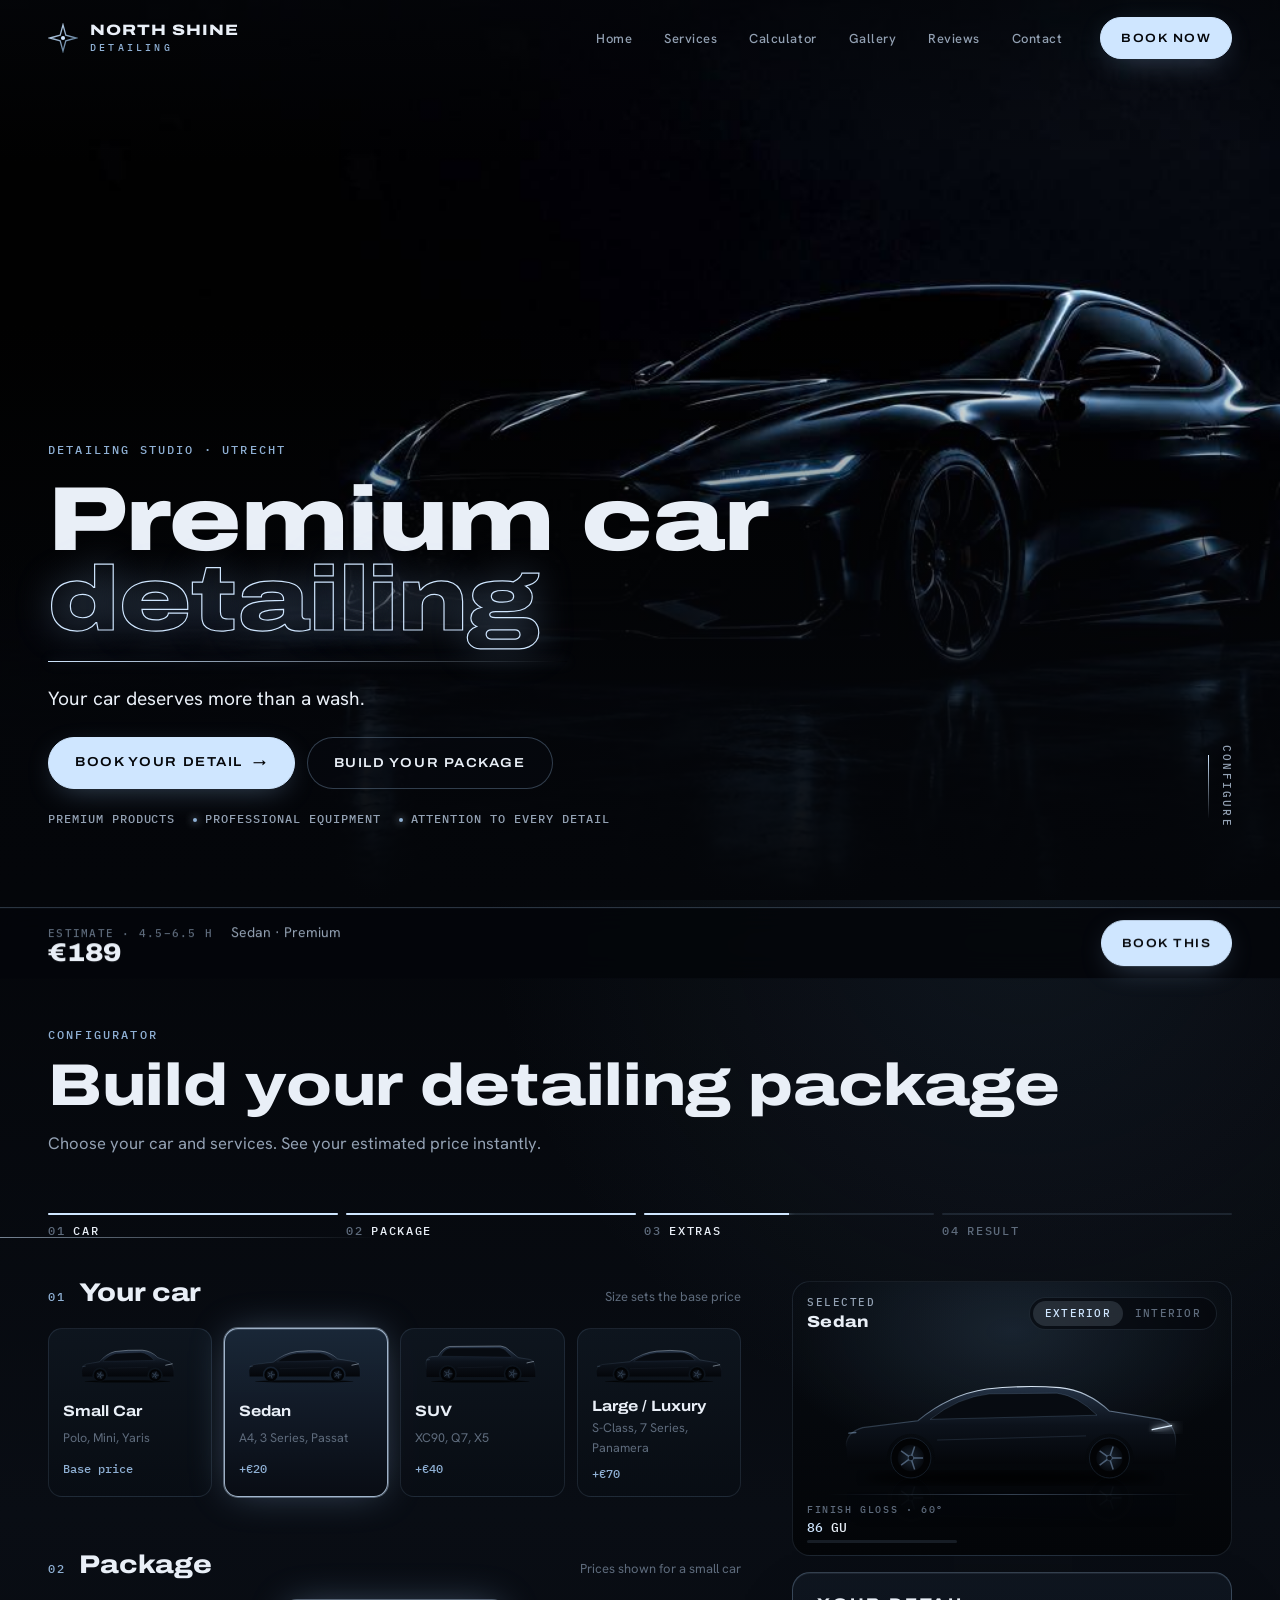
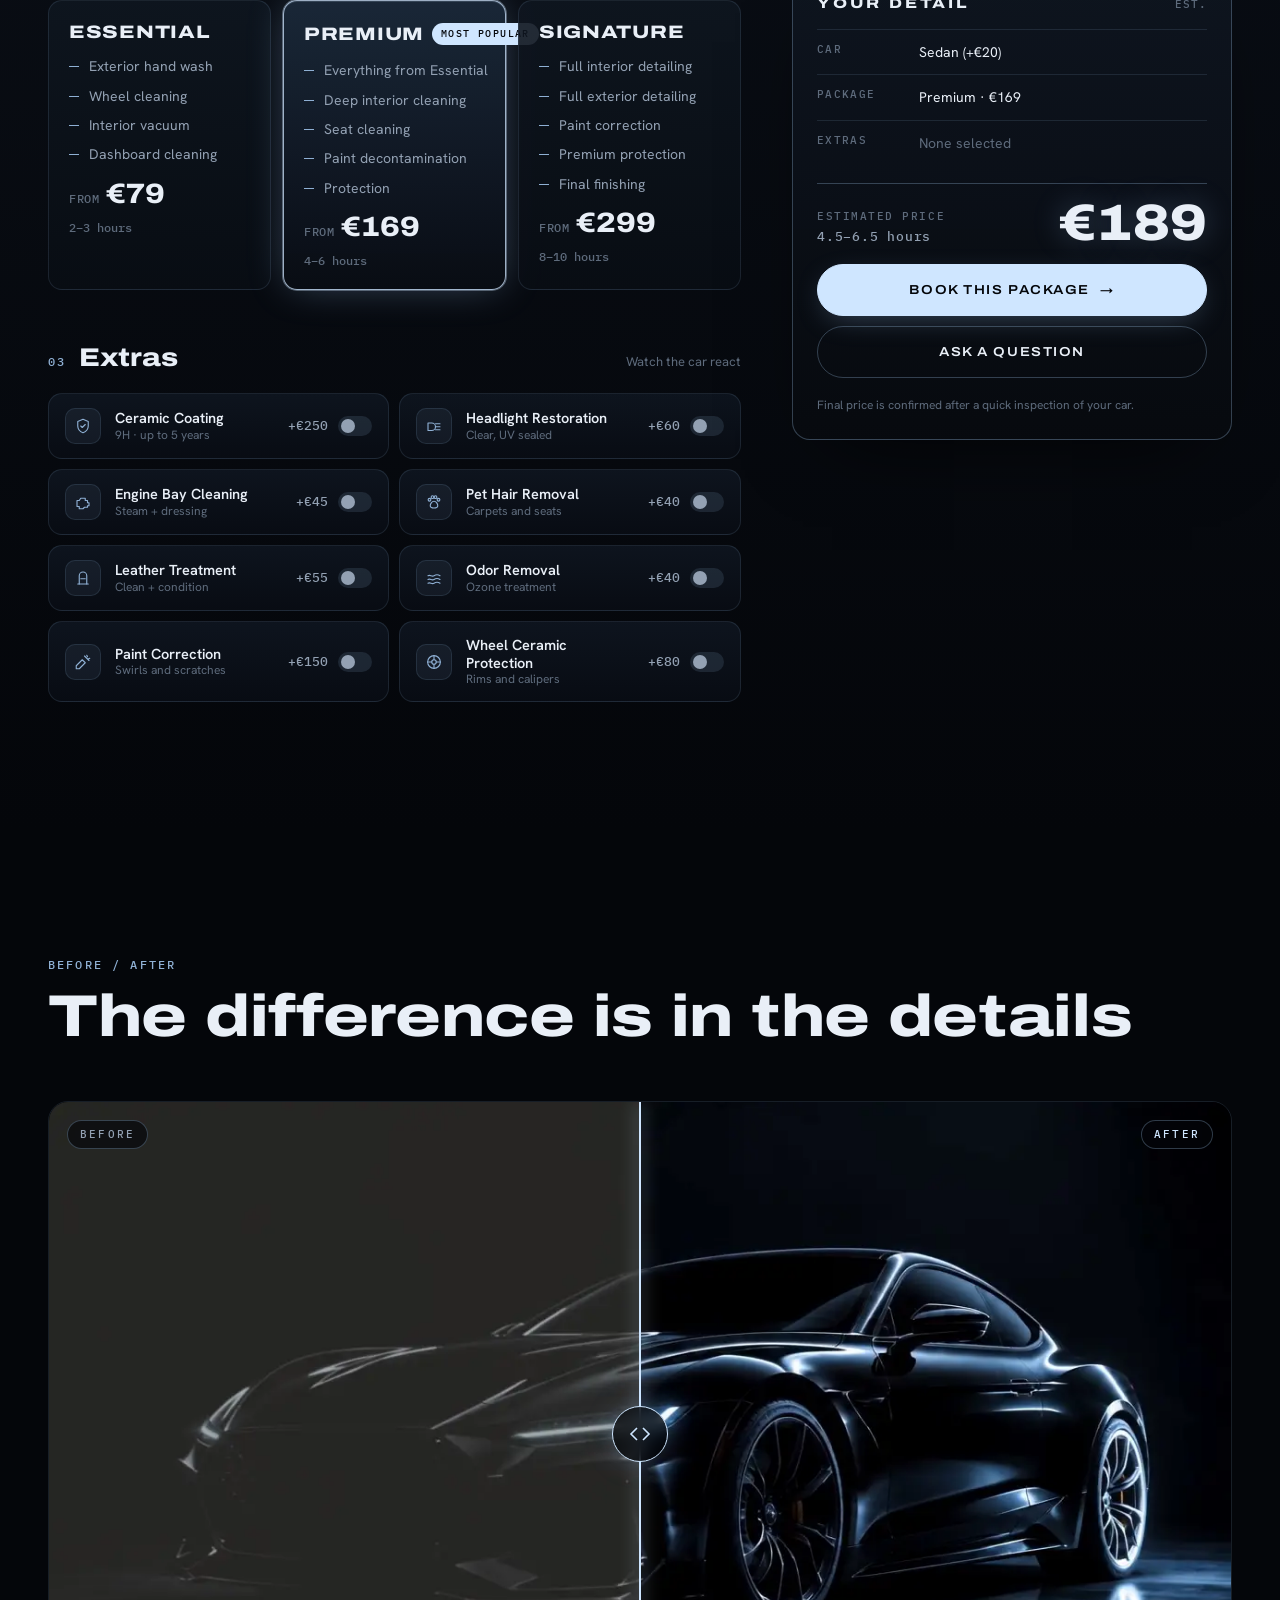
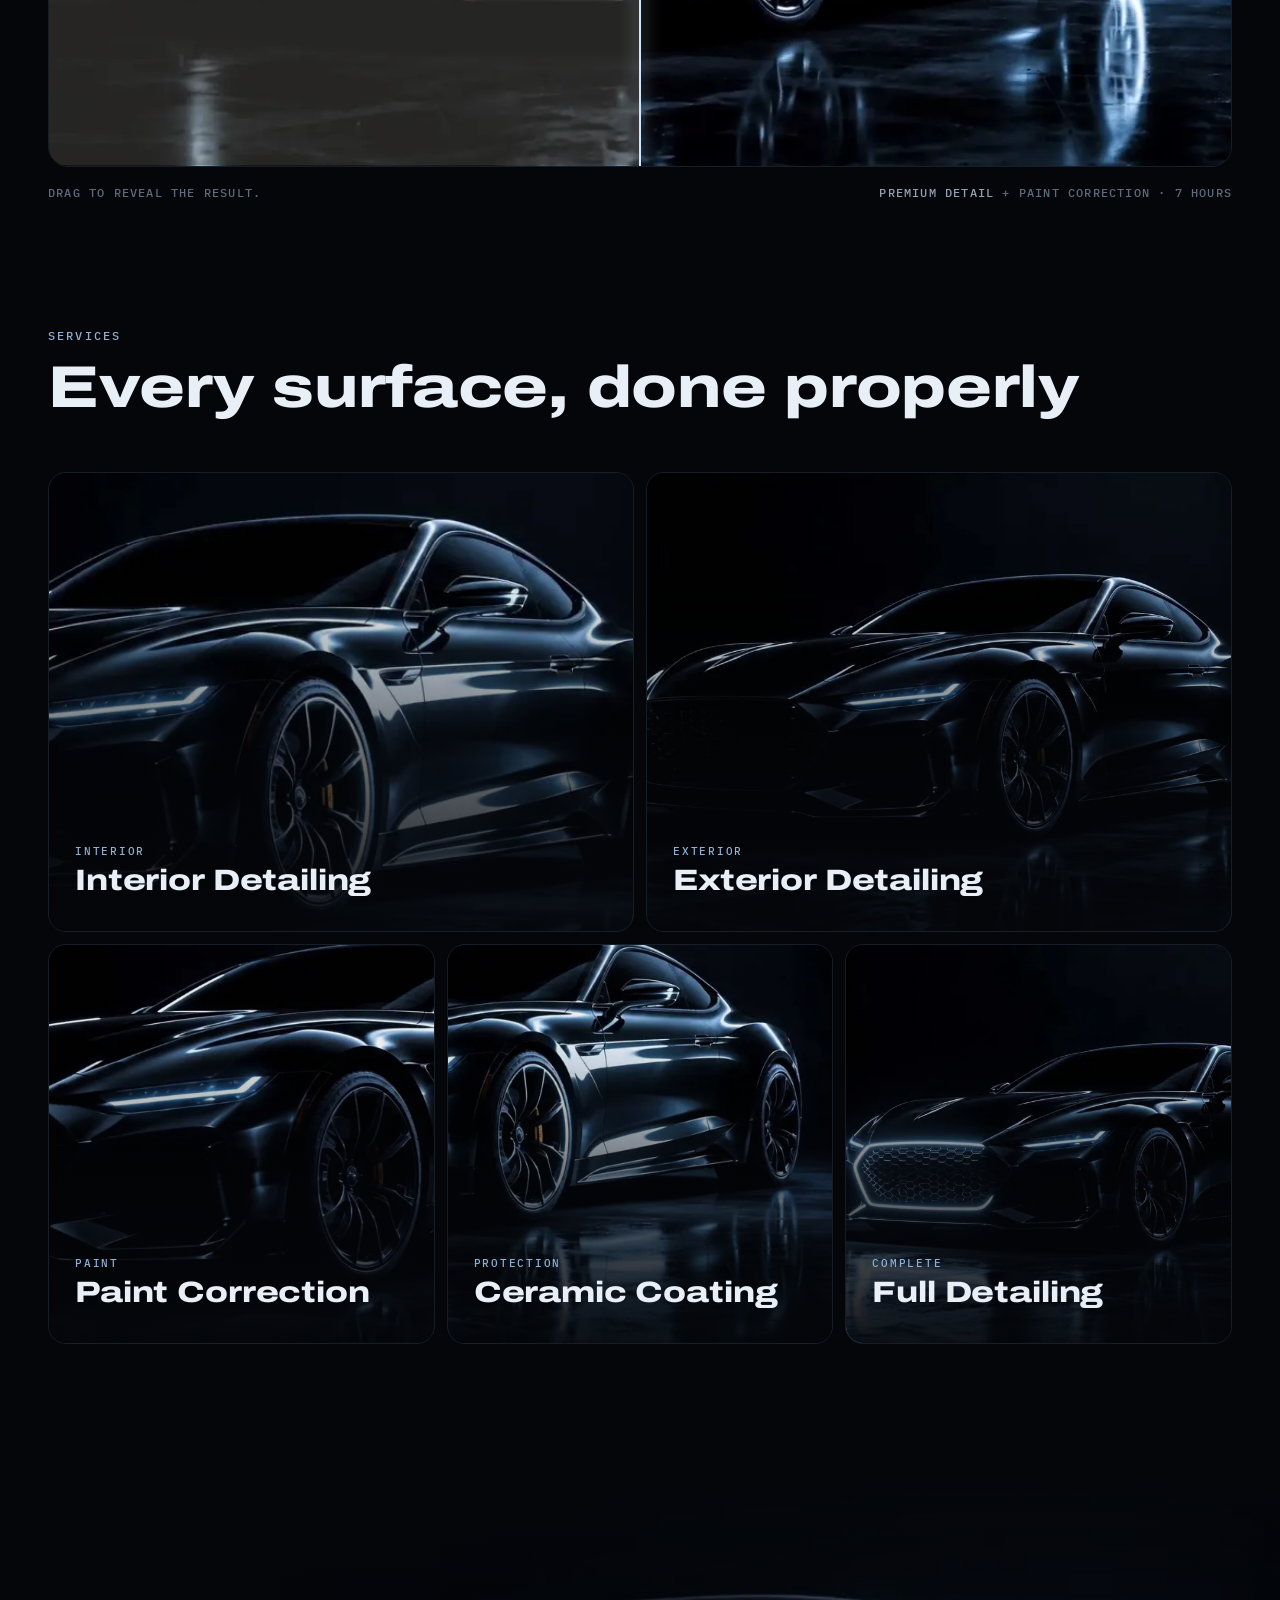
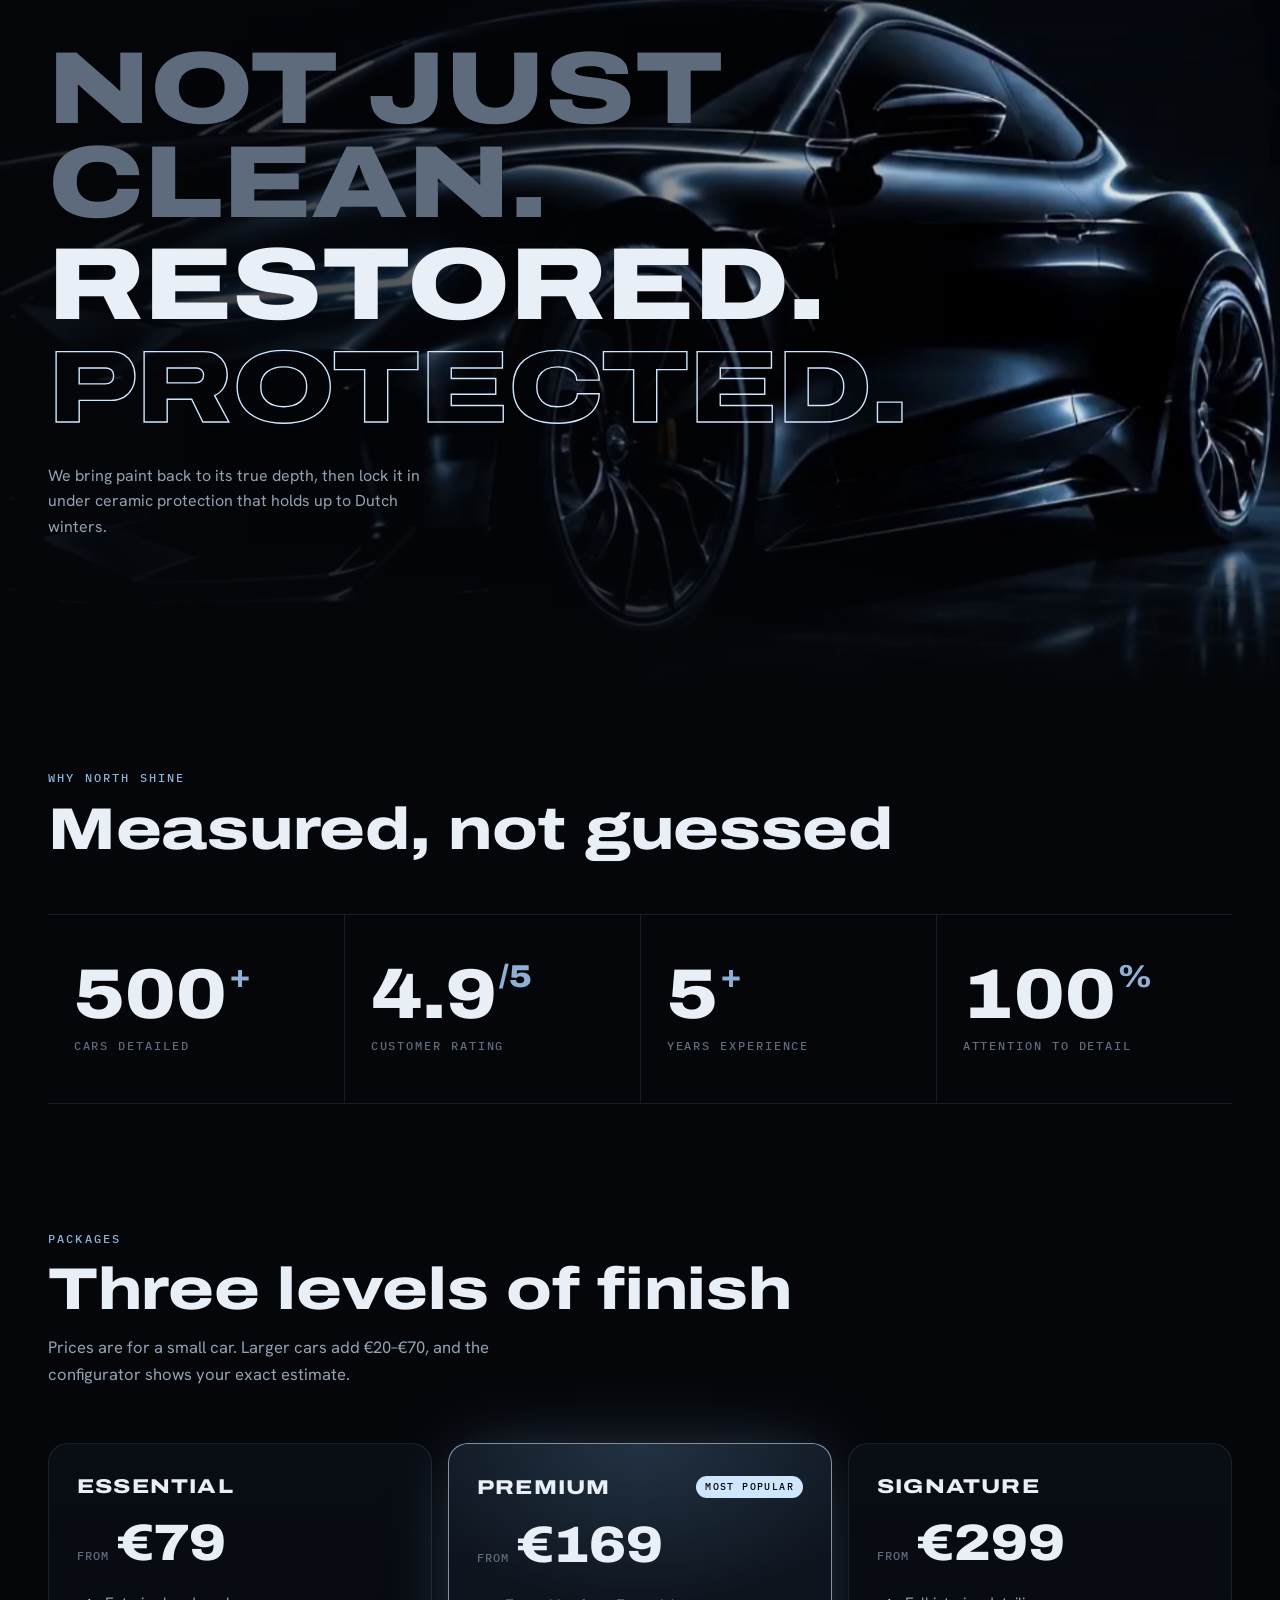
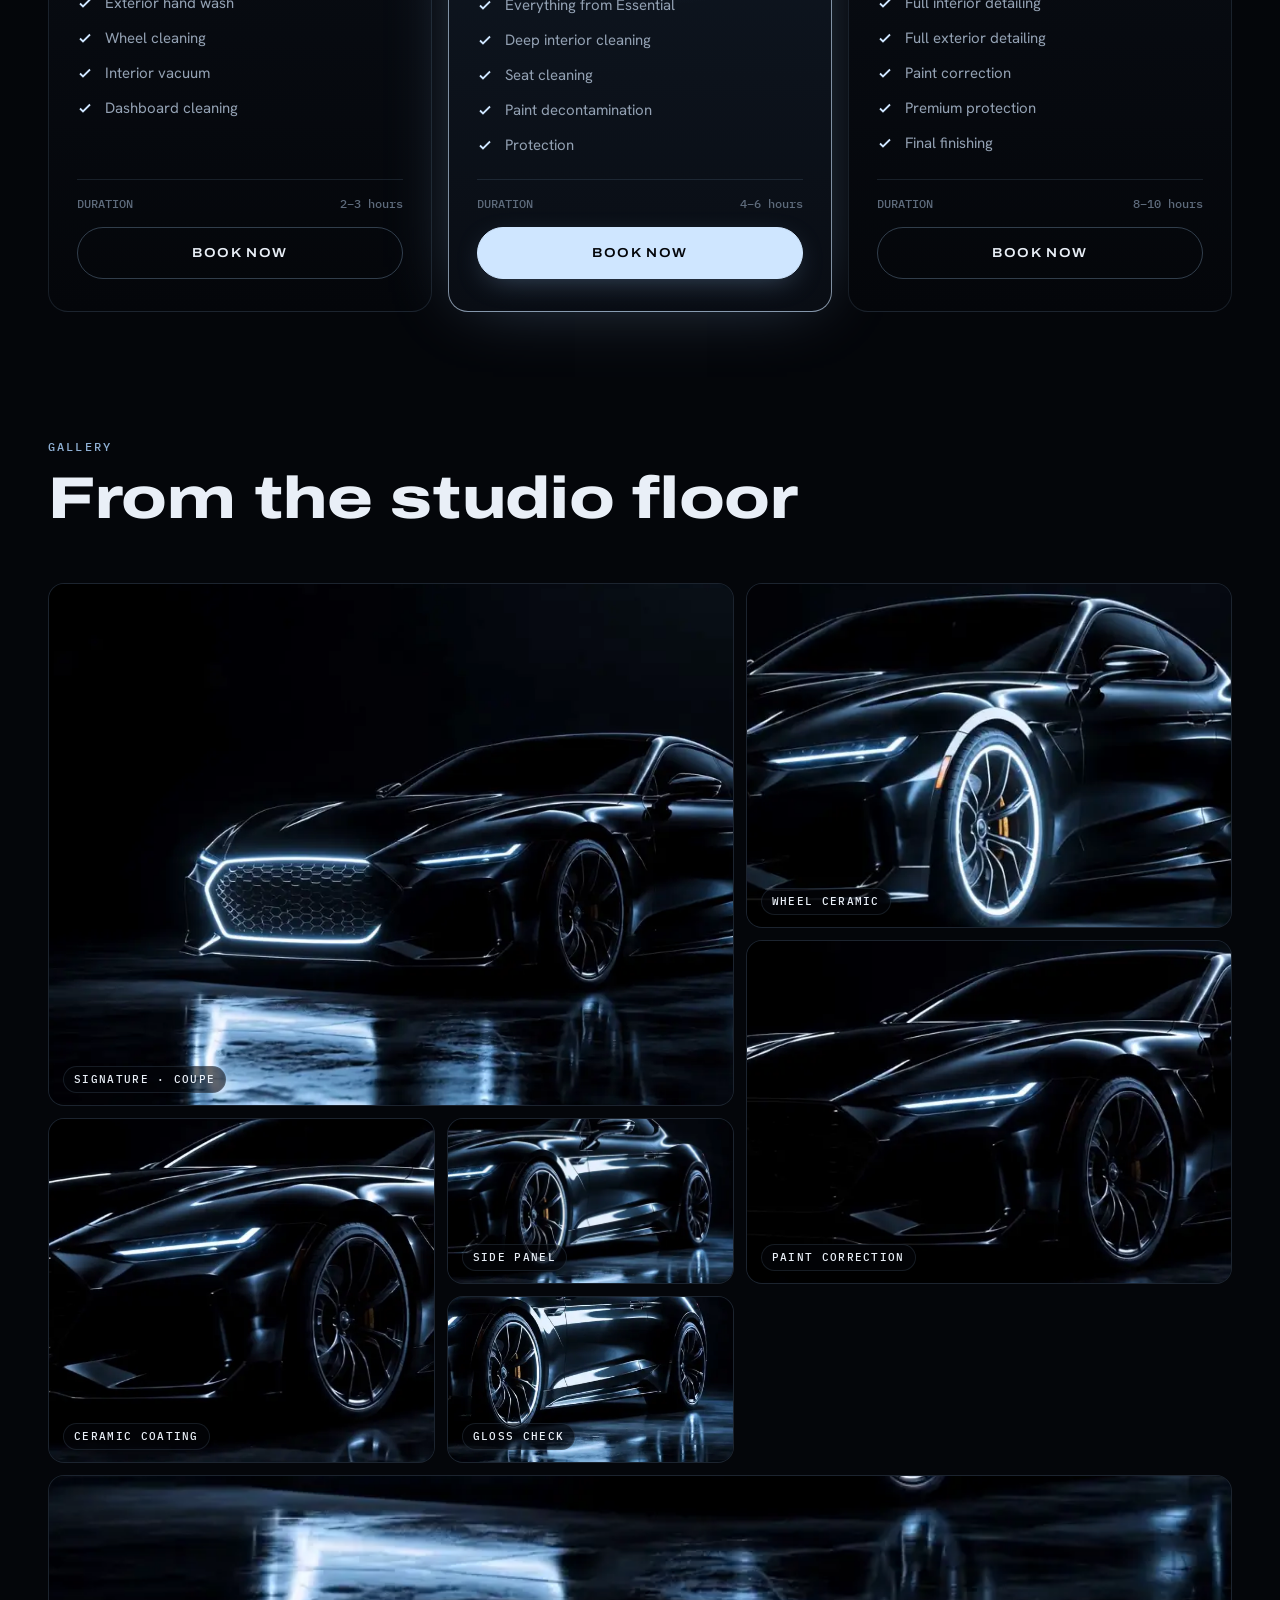
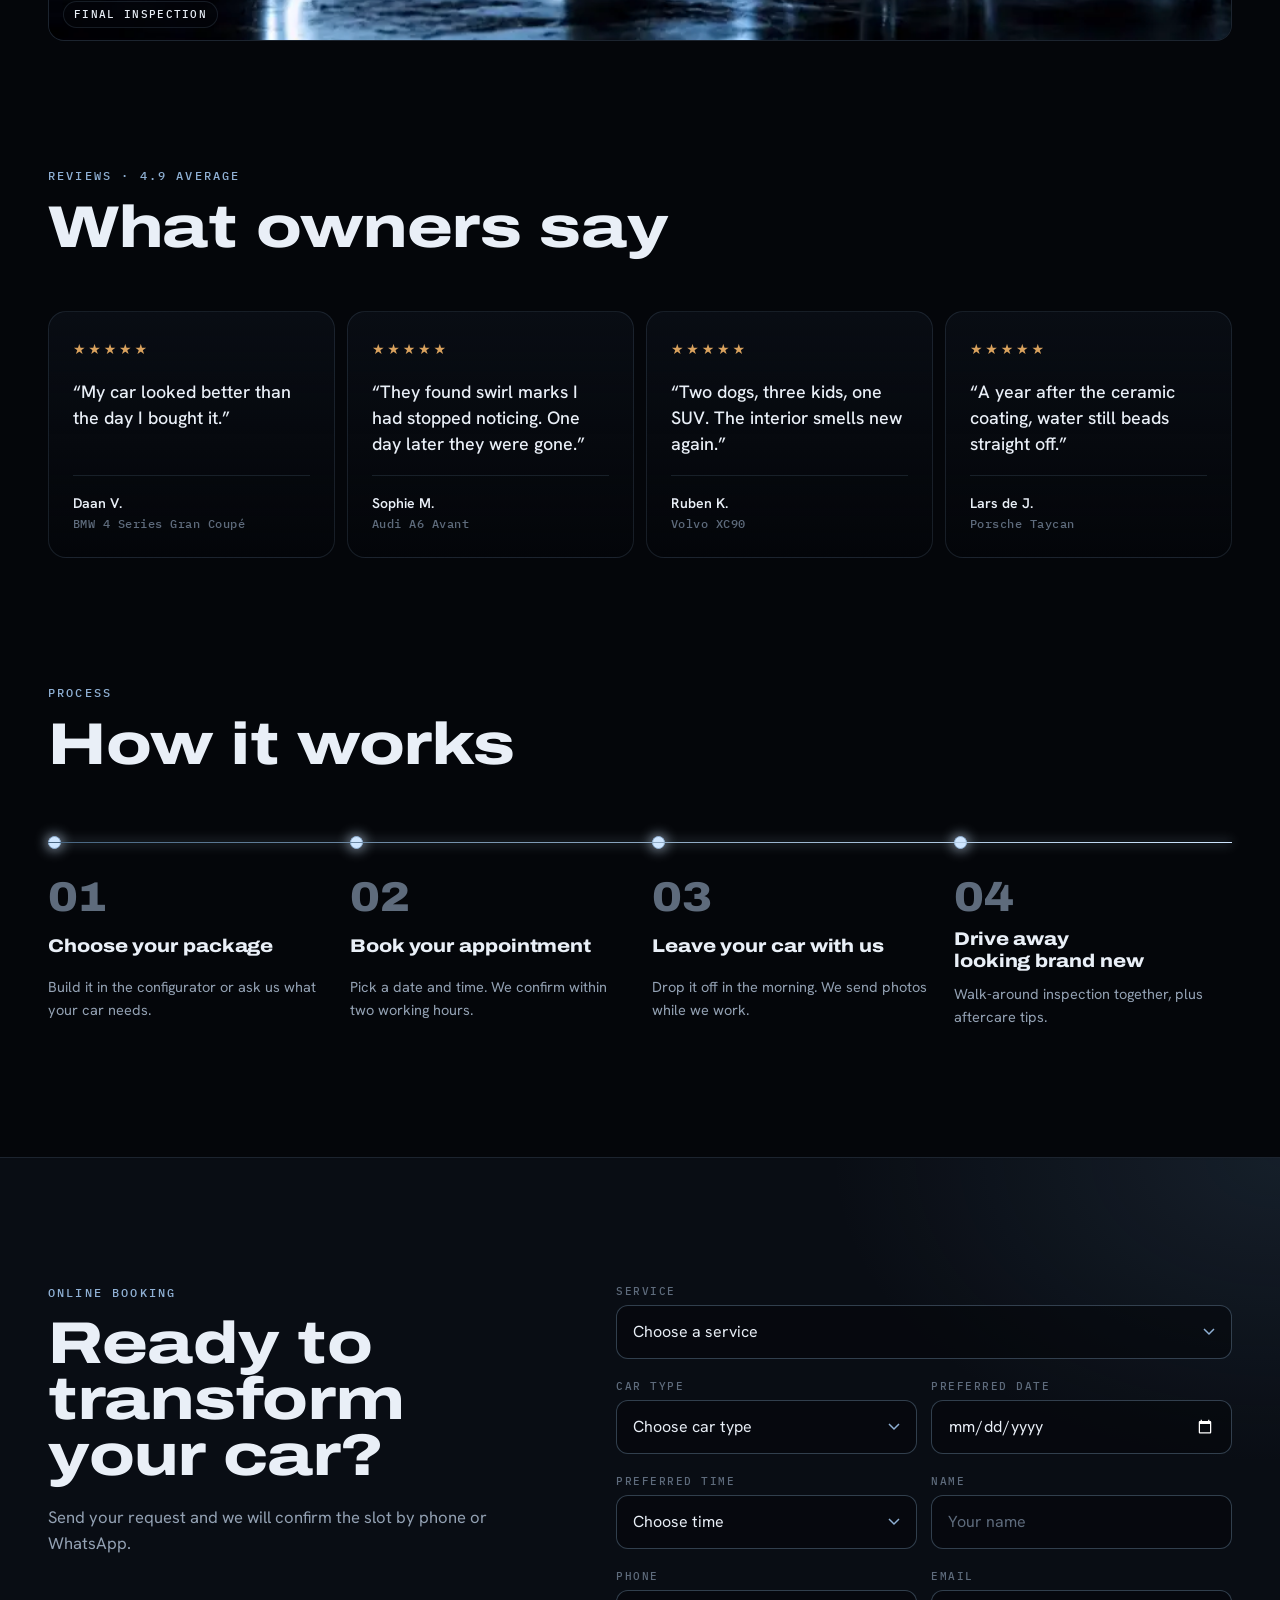
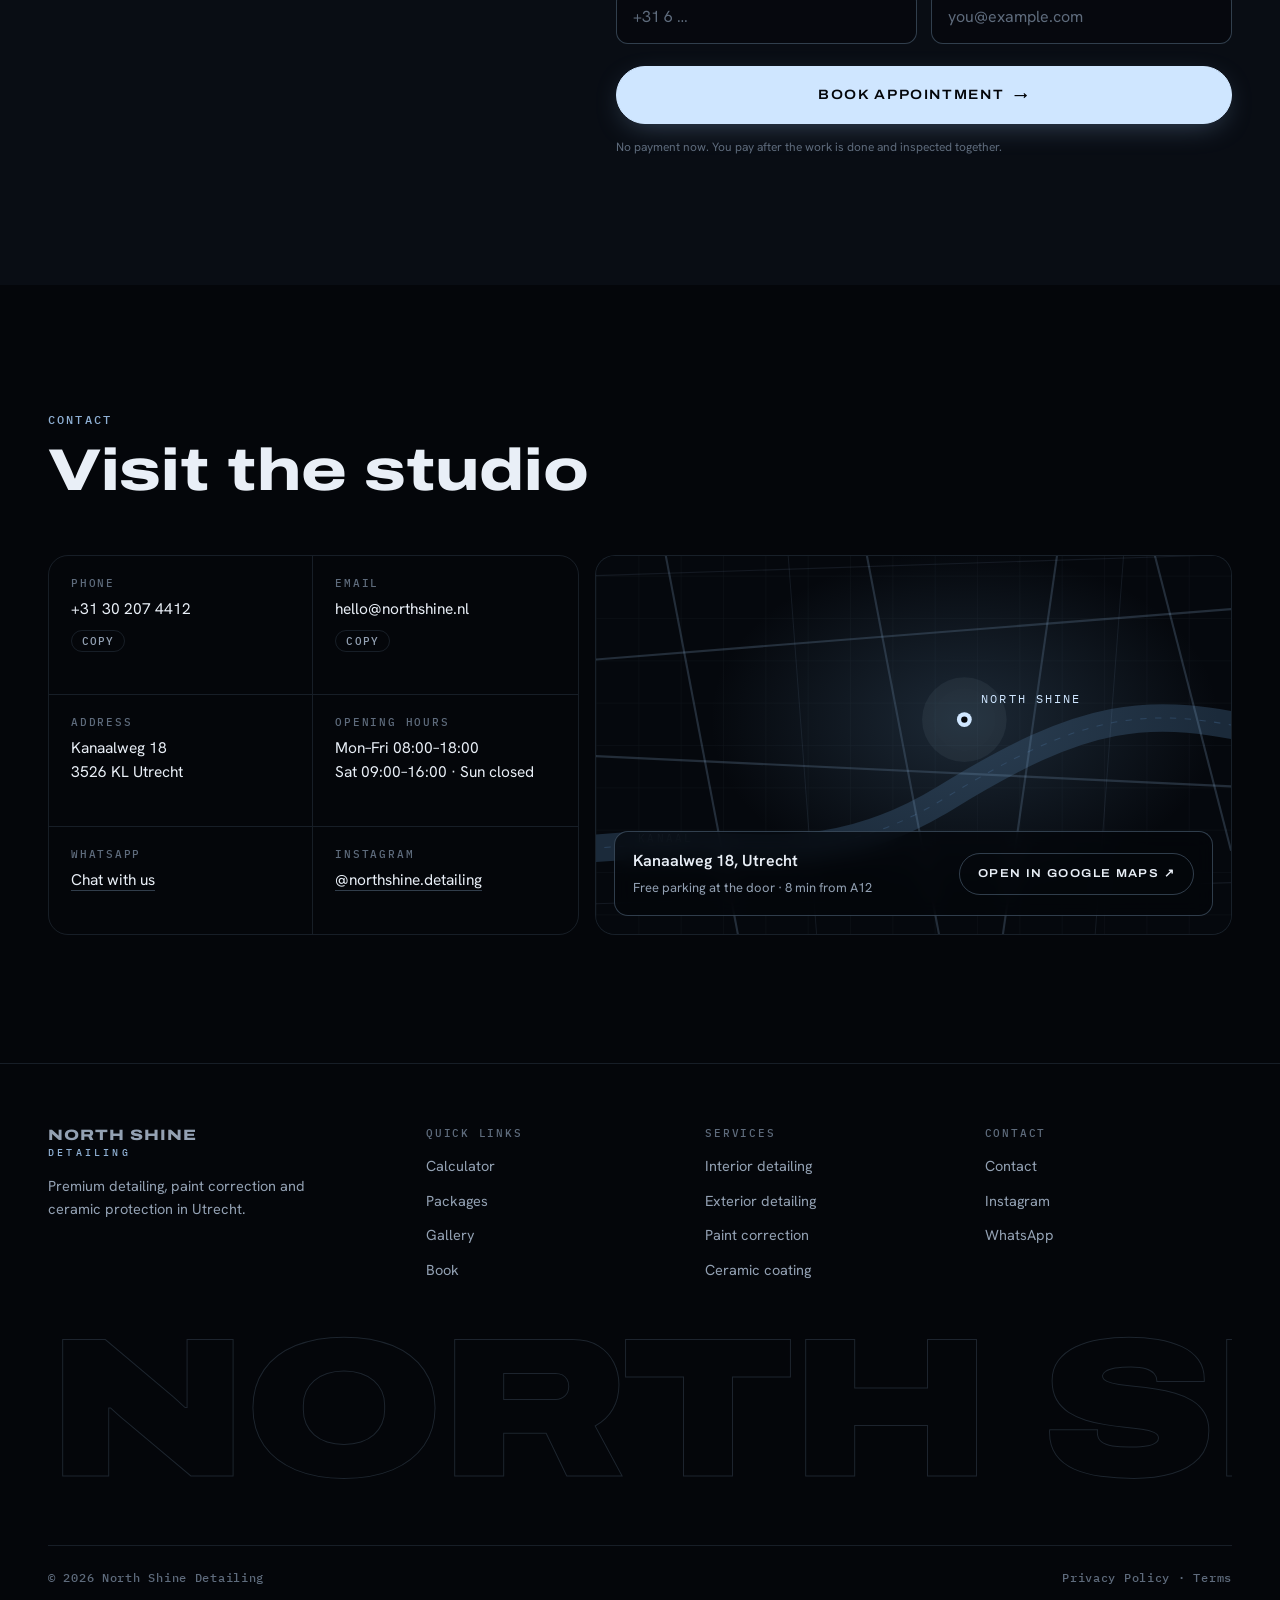
==== commit 198654a7: "Keep live price bar visible across the page Co-Authored-By: Claude Opus 5.5 <noreply@anthropic.com> " ====
--- a/index.html
+++ b/index.html
@@ -484,11 +484,15 @@
 body.wa-on .wa{opacity:1;pointer-events:auto;transform:none}
 body.wa-on .wa:hover{transform:scale(1.06)}
 .wa svg{width:26px;height:26px;fill:#7ee2a2}
-.mbar{position:fixed;left:0;right:0;bottom:0;z-index:45;padding:12px var(--gut) calc(12px + env(safe-area-inset-bottom,0px));display:none;align-items:center;justify-content:space-between;gap:12px;background:rgba(4,6,10,.9);backdrop-filter:blur(14px);-webkit-backdrop-filter:blur(14px);border-top:1px solid var(--line-strong);transform:translateY(110%);transition:transform .45s var(--ease)}
+.mbar{position:fixed;left:0;right:0;bottom:0;z-index:45;padding:12px max(var(--gut),calc((100vw - 1320px)/2 + var(--gut))) calc(12px + env(safe-area-inset-bottom,0px));display:flex;align-items:center;justify-content:space-between;gap:12px;background:rgba(4,6,10,.9);backdrop-filter:blur(14px);-webkit-backdrop-filter:blur(14px);border-top:1px solid var(--line-strong);transform:translateY(110%);transition:transform .45s var(--ease)}
 .mbar .k{font:500 10.5px/1.2 var(--mono);letter-spacing:.12em;color:var(--fg-mute);text-transform:uppercase}
 .mbar .v{font:850 1.6rem/1 var(--display);font-stretch:112%;font-variant-numeric:tabular-nums}
 .mbar .btn{--h:46px;padding:0 20px;font-size:12px}
-@media (max-width:1080px){.mbar{display:flex}body.show-bar .mbar{transform:none}body.show-bar .wa{bottom:calc(90px + env(safe-area-inset-bottom,0px))}}
+body.show-bar .mbar{transform:none}
+body.show-bar .wa{bottom:calc(90px + env(safe-area-inset-bottom,0px))}
+.mbar .mtxt{display:flex;align-items:baseline;gap:18px;flex-wrap:wrap;min-width:0}
+.mbar .msel{font-size:14px;color:var(--fg-dim)}
+@media (max-width:760px){.mbar .msel{display:none}.mbar .mtxt{display:block}}
 
 /* Scroll reveal (progressive: content is fully visible where unsupported) */
 @supports (animation-timeline:view()){
@@ -864,8 +868,8 @@
 <a class="wa" href="https://wa.me/31302074412" target="_blank" rel="noopener" aria-label="Chat on WhatsApp">
   <svg viewBox="0 0 24 24" aria-hidden="true"><path d="M12 2a10 10 0 0 0-8.6 15.1L2 22l5-1.3A10 10 0 1 0 12 2Zm0 18.2a8.2 8.2 0 0 1-4.2-1.2l-.3-.2-3 .8.8-2.9-.2-.3A8.2 8.2 0 1 1 12 20.2Zm4.5-6.1c-.2-.1-1.5-.7-1.7-.8-.2-.1-.4-.1-.6.1l-.8 1c-.1.2-.3.2-.5.1a6.7 6.7 0 0 1-3.3-2.9c-.2-.4.2-.4.7-1.3.1-.2 0-.3 0-.4l-.8-1.8c-.2-.5-.4-.4-.6-.4h-.5a1 1 0 0 0-.7.3 3 3 0 0 0-.9 2.2 5.2 5.2 0 0 0 1.1 2.8 11.9 11.9 0 0 0 4.6 4c1.7.7 2.3.8 3.2.6a2.7 2.7 0 0 0 1.8-1.2 2.2 2.2 0 0 0 .1-1.3c0-.1-.2-.2-.5-.3Z"/></svg>
 </a>
-<div class="mbar" id="mbar" aria-hidden="true">
-  <div><div class="k" id="mDur">Estimated · 4.5–6.5 h</div><div class="v" id="mPrice">€189</div></div>
+<div class="mbar" id="mbar" aria-label="Your estimate">
+  <div class="mtxt"><div><div class="k" id="mDur">Estimate · 4.5–6.5 h</div><div class="v" id="mPrice">€189</div></div><span class="msel" id="mSel">Sedan · Premium</span></div>
   <button class="btn btn-led" type="button" id="mBook">Book this</button>
 </div>
 
@@ -1066,6 +1070,7 @@
   $('#sEx').innerHTML=R.ex.length?R.ex.map(e=>`<div class="x"><span>${e.name}</span><span>+${eur(e.price)}</span></div>`).join(''):'<span class="none">None selected</span>';
   $('#sDur').textContent=durText(R.lo,R.hi);
   $('#mDur').textContent=`Estimate · ${fmtH(R.lo)}–${fmtH(R.hi)} h`;
+  $('#mSel').textContent=`${R.c.name} · ${R.p.name}`+(R.ex.length?` · ${R.ex.length} extra${R.ex.length>1?'s':''}`:'');
   animPrice(R.price);
   // progress
   if(state.extras.size)state.touched.add(3);
@@ -1173,10 +1178,12 @@
   cio.observe($('#stats'));
   const hio=new IntersectionObserver(([en])=>{if(en.isIntersecting){$('#how').style.setProperty('--p',1);$('#how').classList.add('on');hio.disconnect()}},{threshold:.5});
   hio.observe($('#how'));
-  let inCalc=false,inBook=false;
-  const upd=()=>document.body.classList.toggle('show-bar',inCalc&&!inBook);
-  new IntersectionObserver(([en])=>{inCalc=en.isIntersecting;upd()},{rootMargin:'-30% 0px -10% 0px'}).observe($('#calculator'));
-  new IntersectionObserver(([en])=>{inBook=en.isIntersecting;upd()}).observe($('#summary'));
+  let inSum=false,inBook=false;
+  const mq=matchMedia('(max-width:1080px)');
+  const upd=()=>document.body.classList.toggle('show-bar',scrollY>innerHeight*.6&&!inBook&&(mq.matches||!inSum));
+  new IntersectionObserver(([en])=>{inSum=en.isIntersecting;upd()}).observe($('#summary'));
+  new IntersectionObserver(([en])=>{inBook=en.isIntersecting;upd()},{rootMargin:'0px 0px -35% 0px'}).observe($('#book'));
+  addEventListener('scroll',upd,{passive:true});mq.addEventListener&&mq.addEventListener('change',upd);upd();
 }else{$('#how').style.setProperty('--p',1);$('#how').classList.add('on')}
 
 /* ---------- CINEMATIC PARALLAX ---------- */
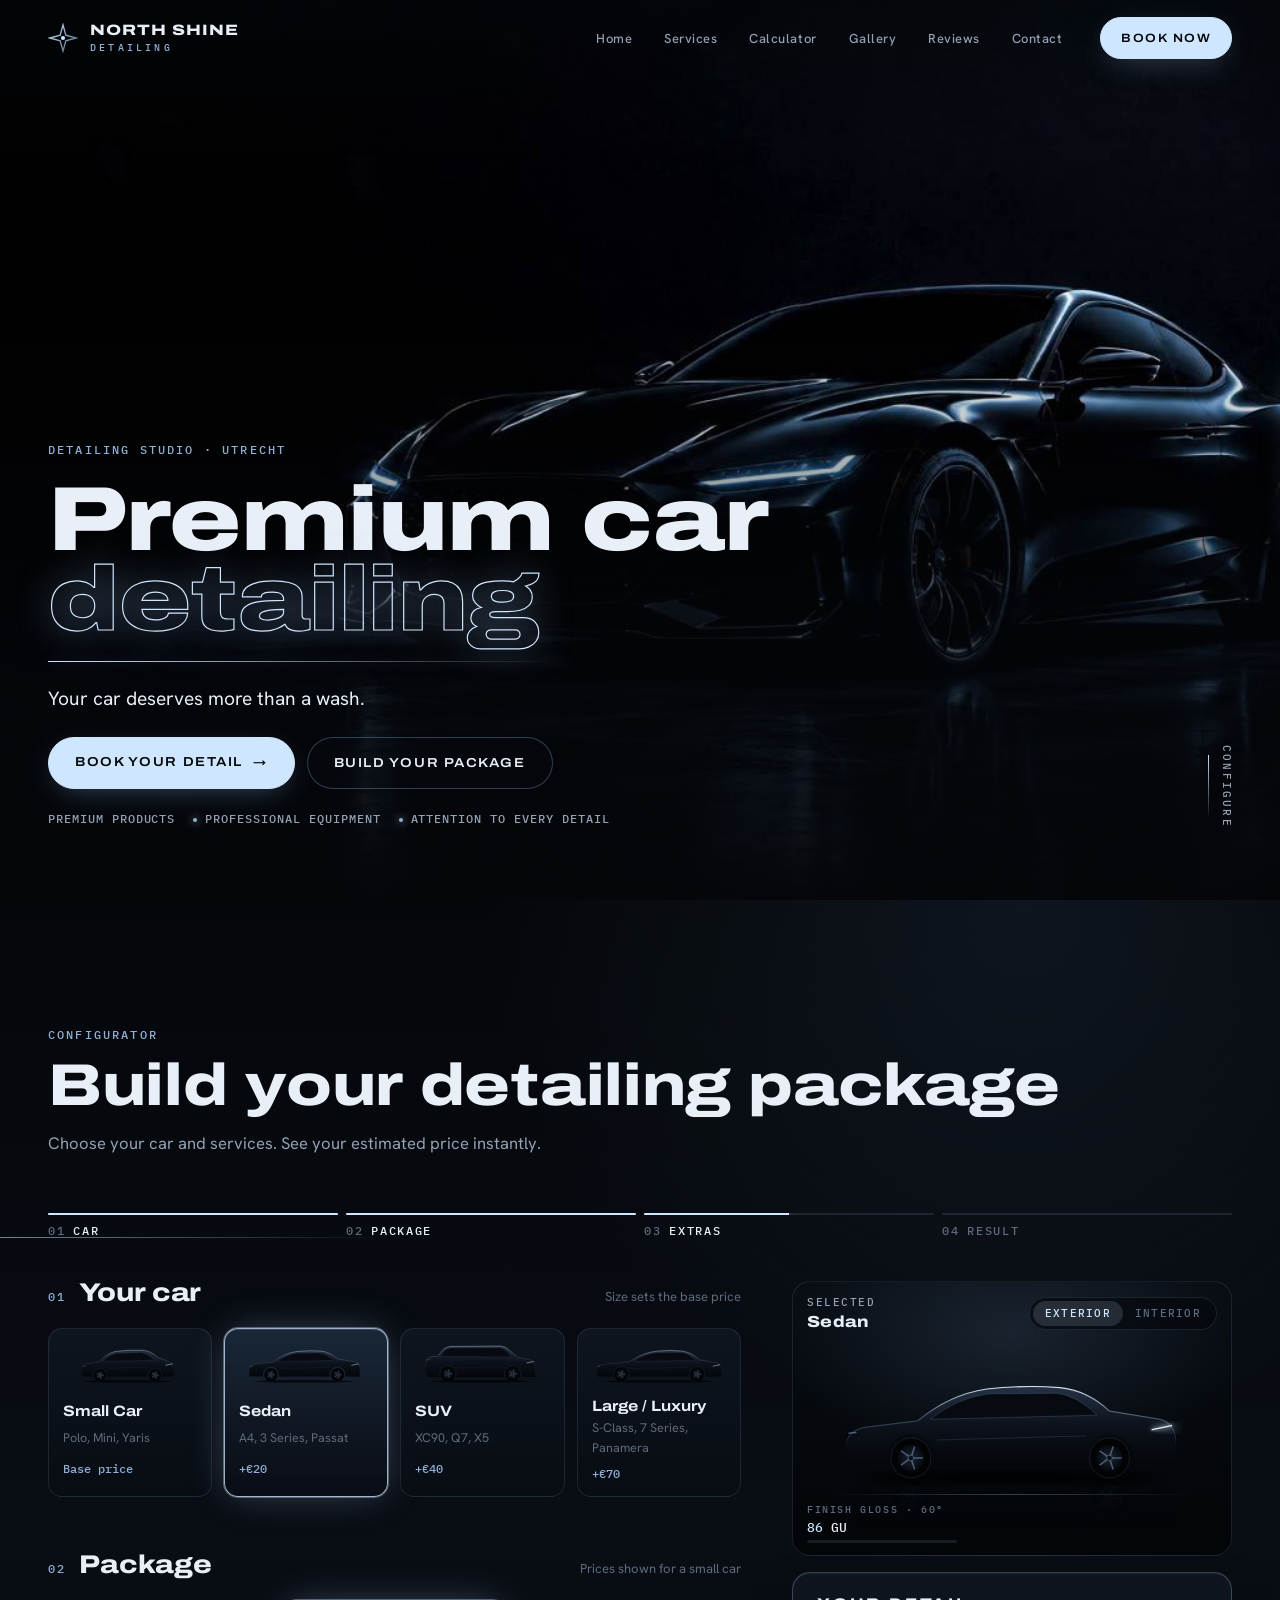
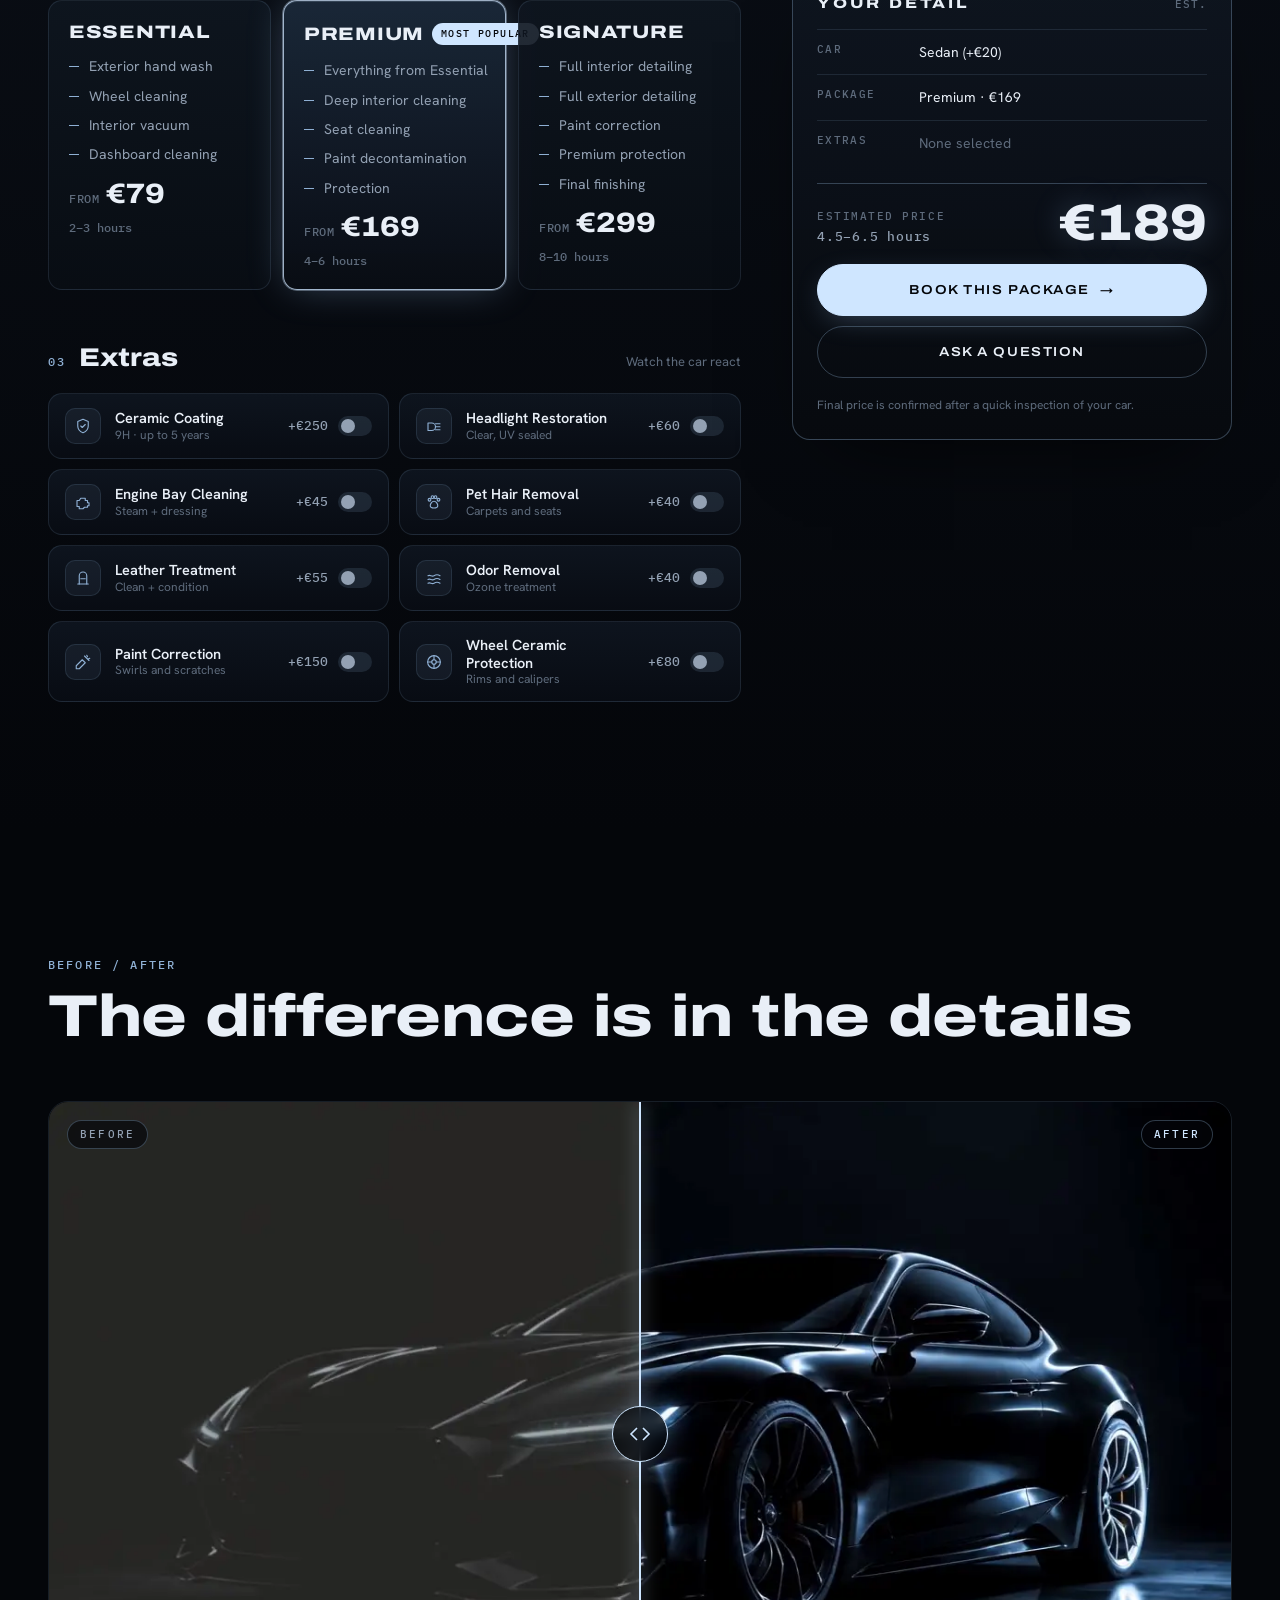
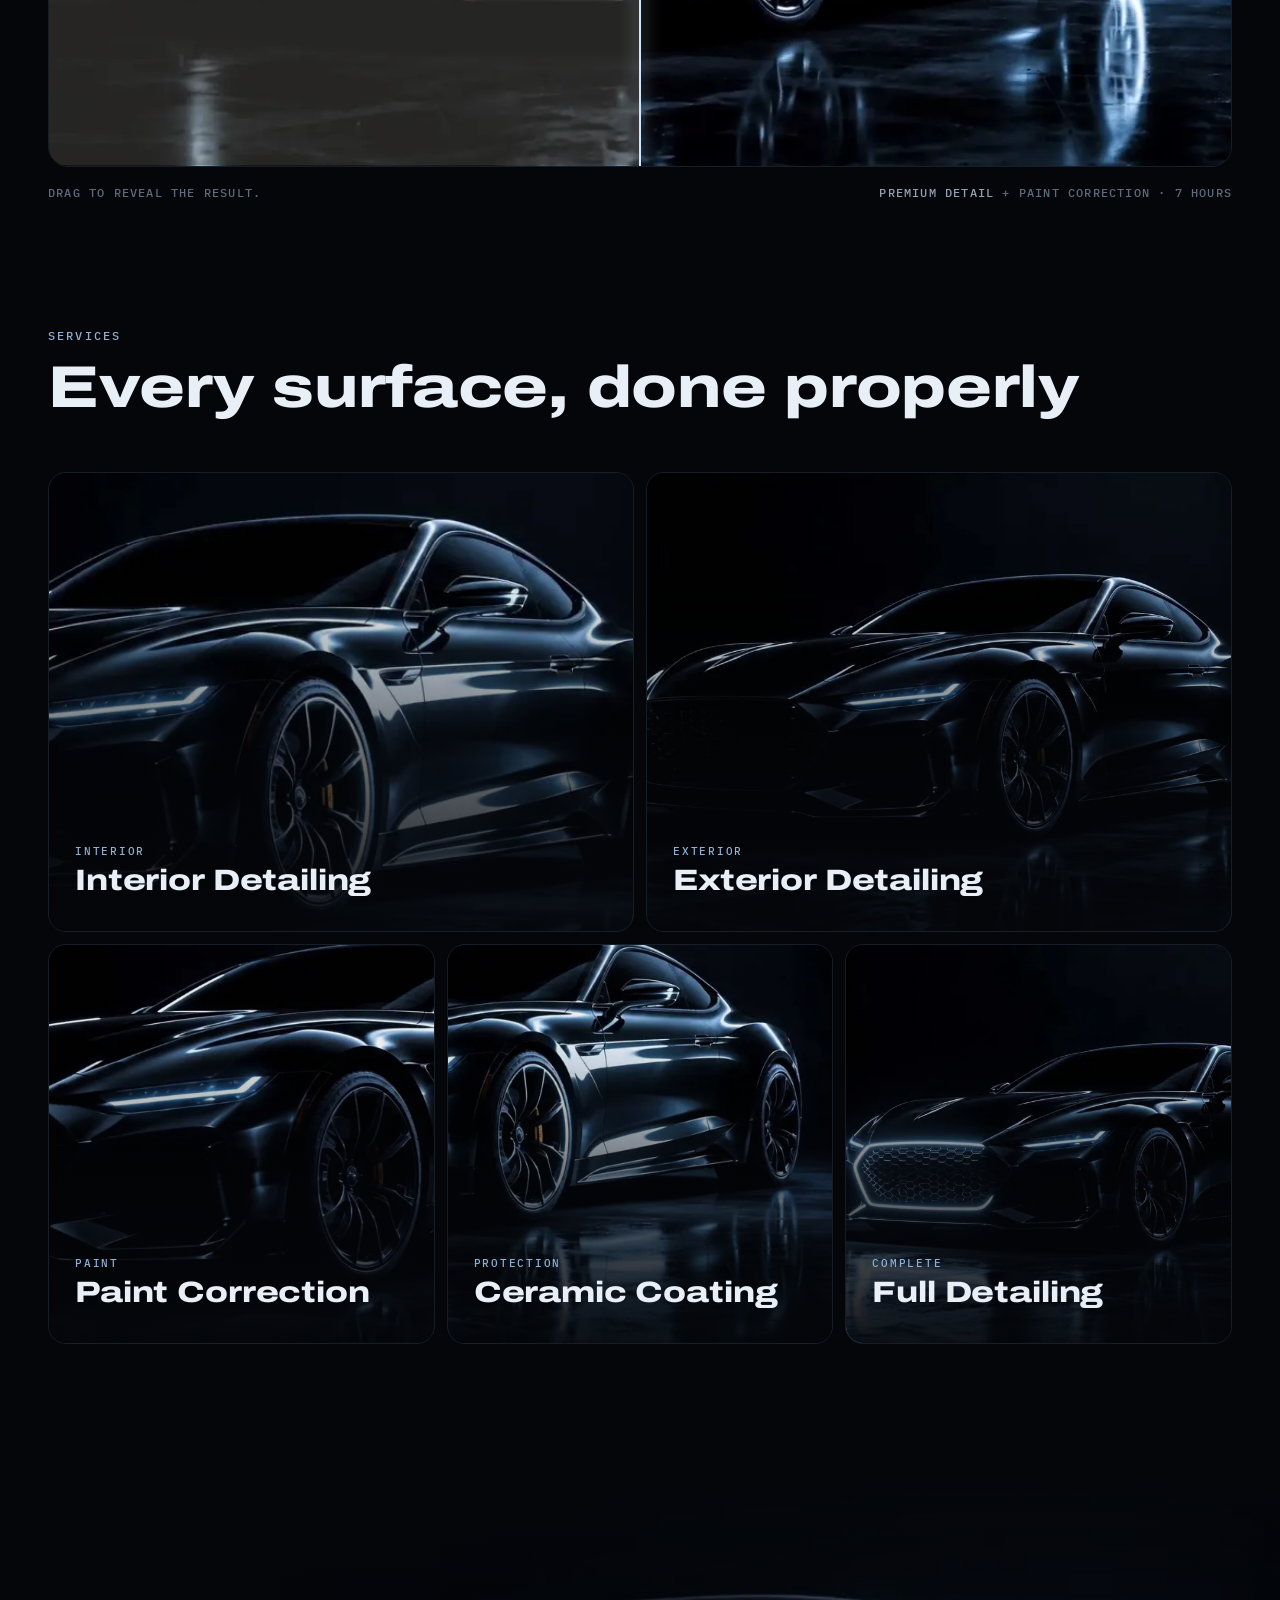
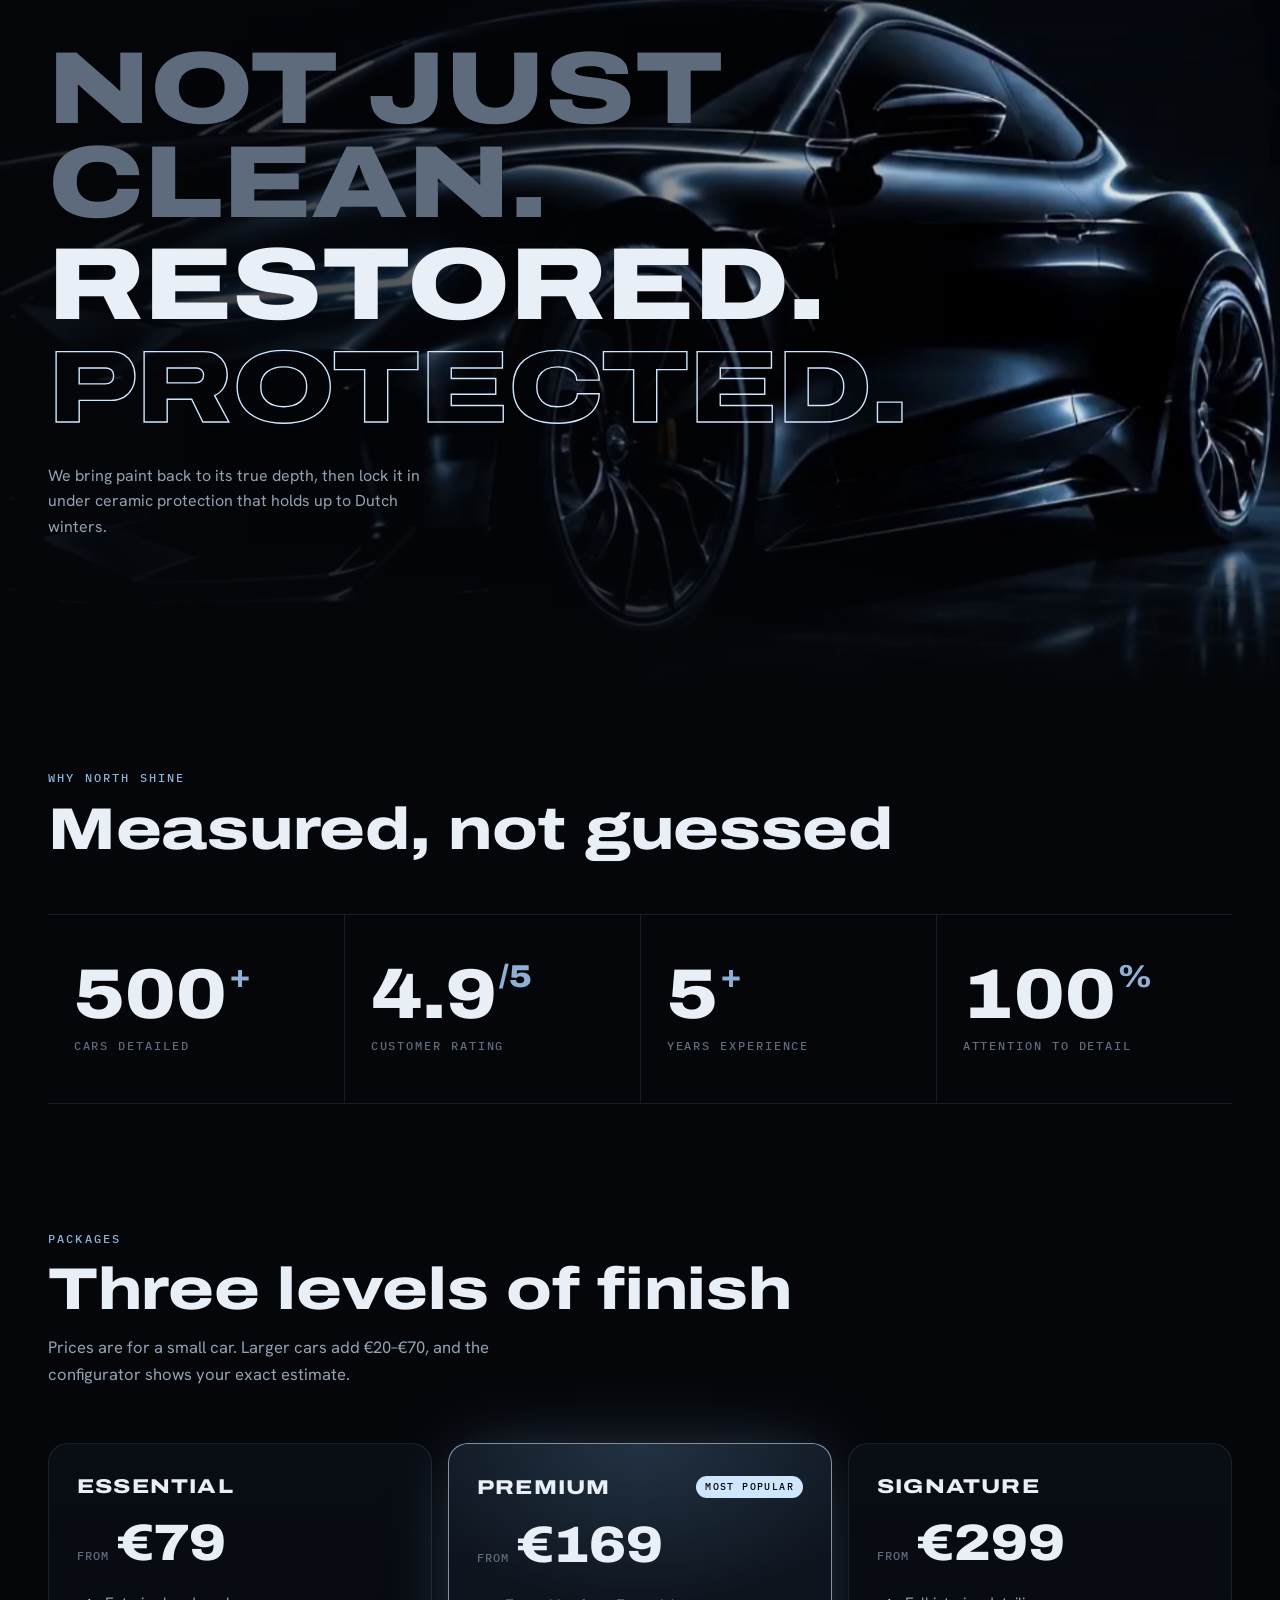
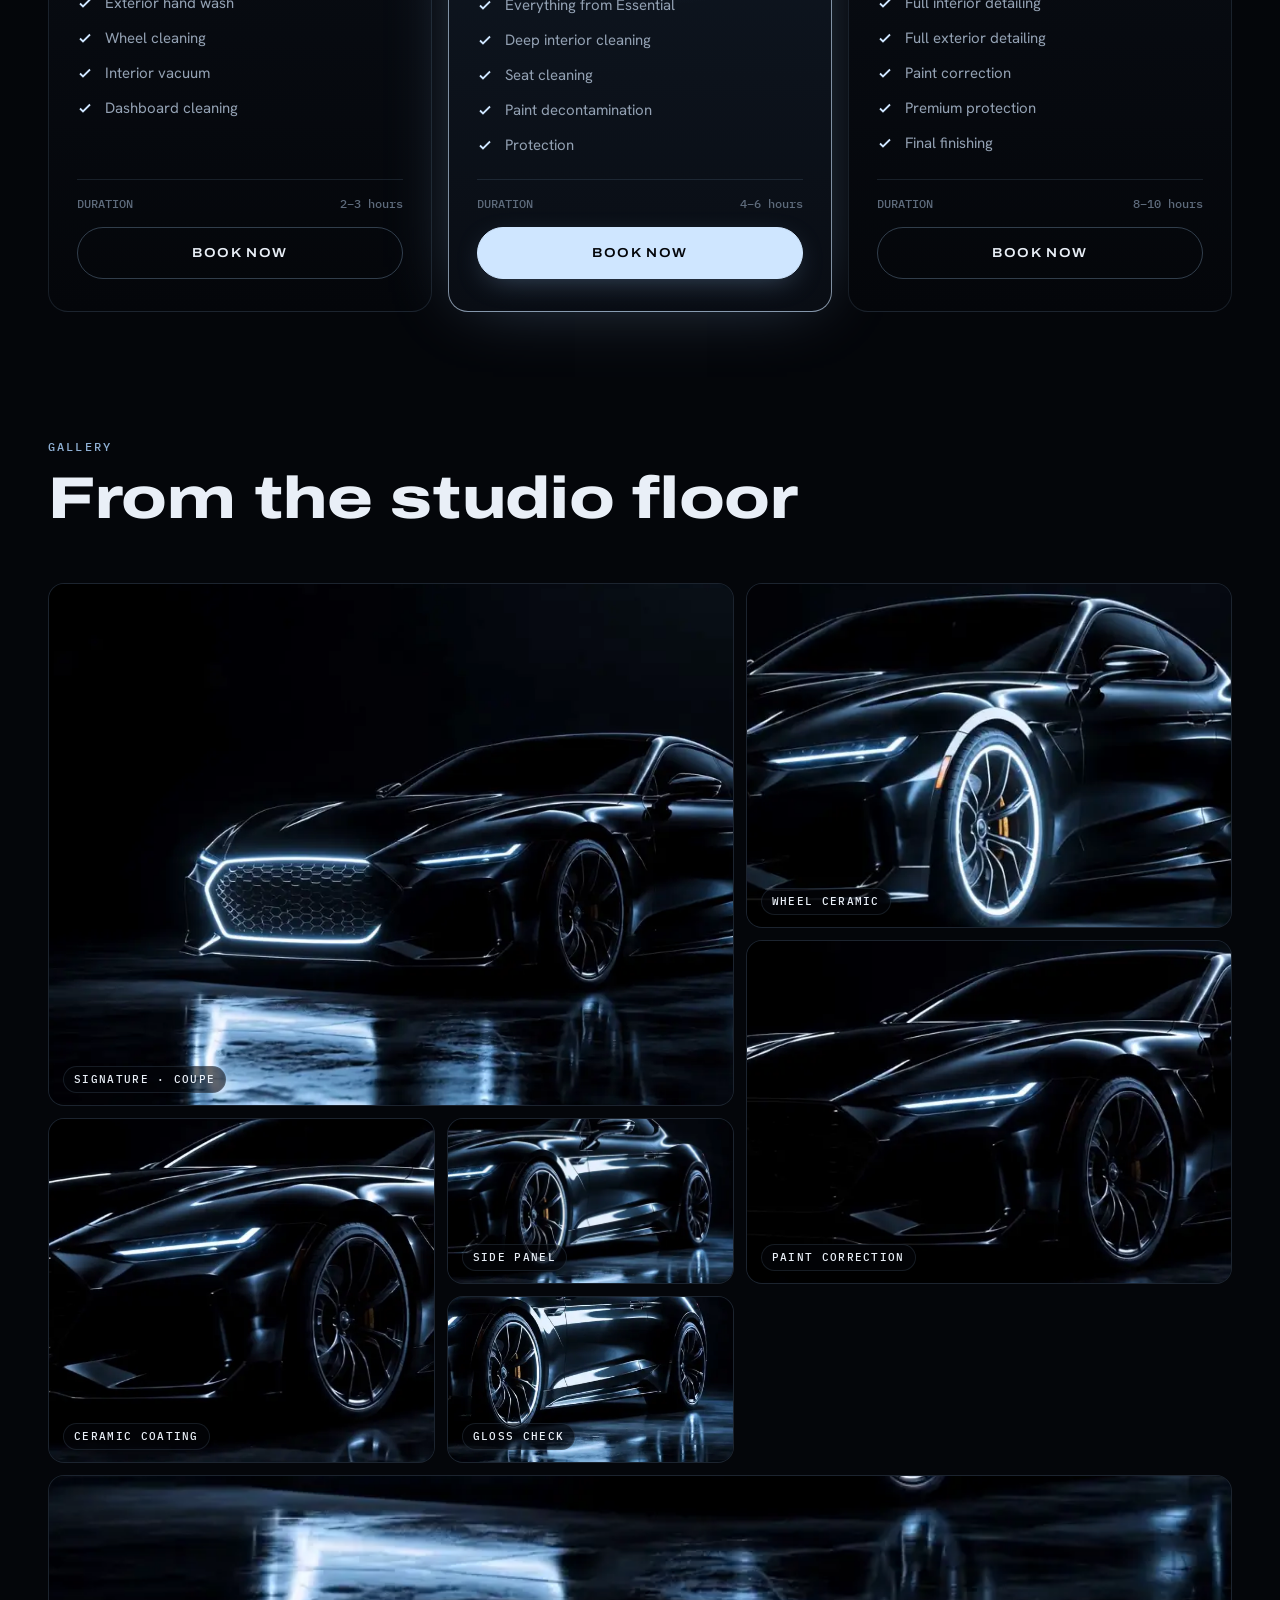
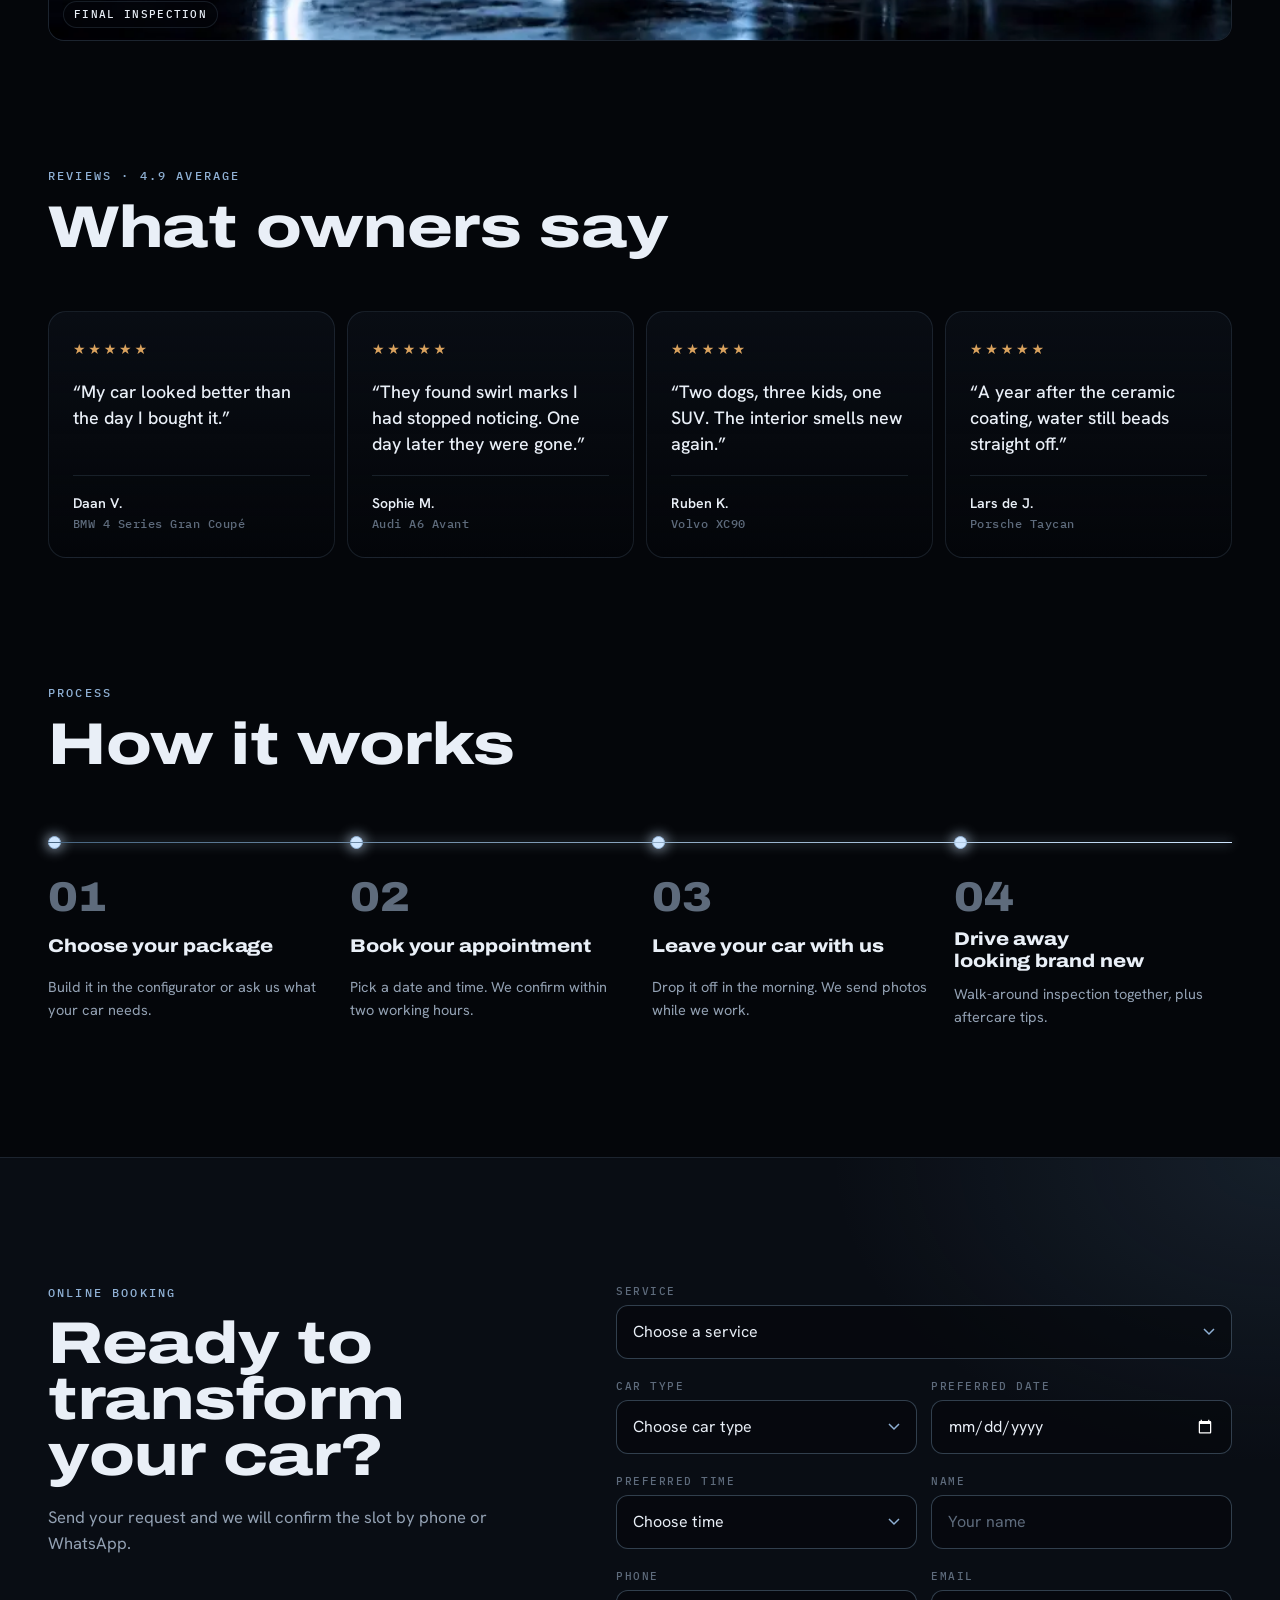
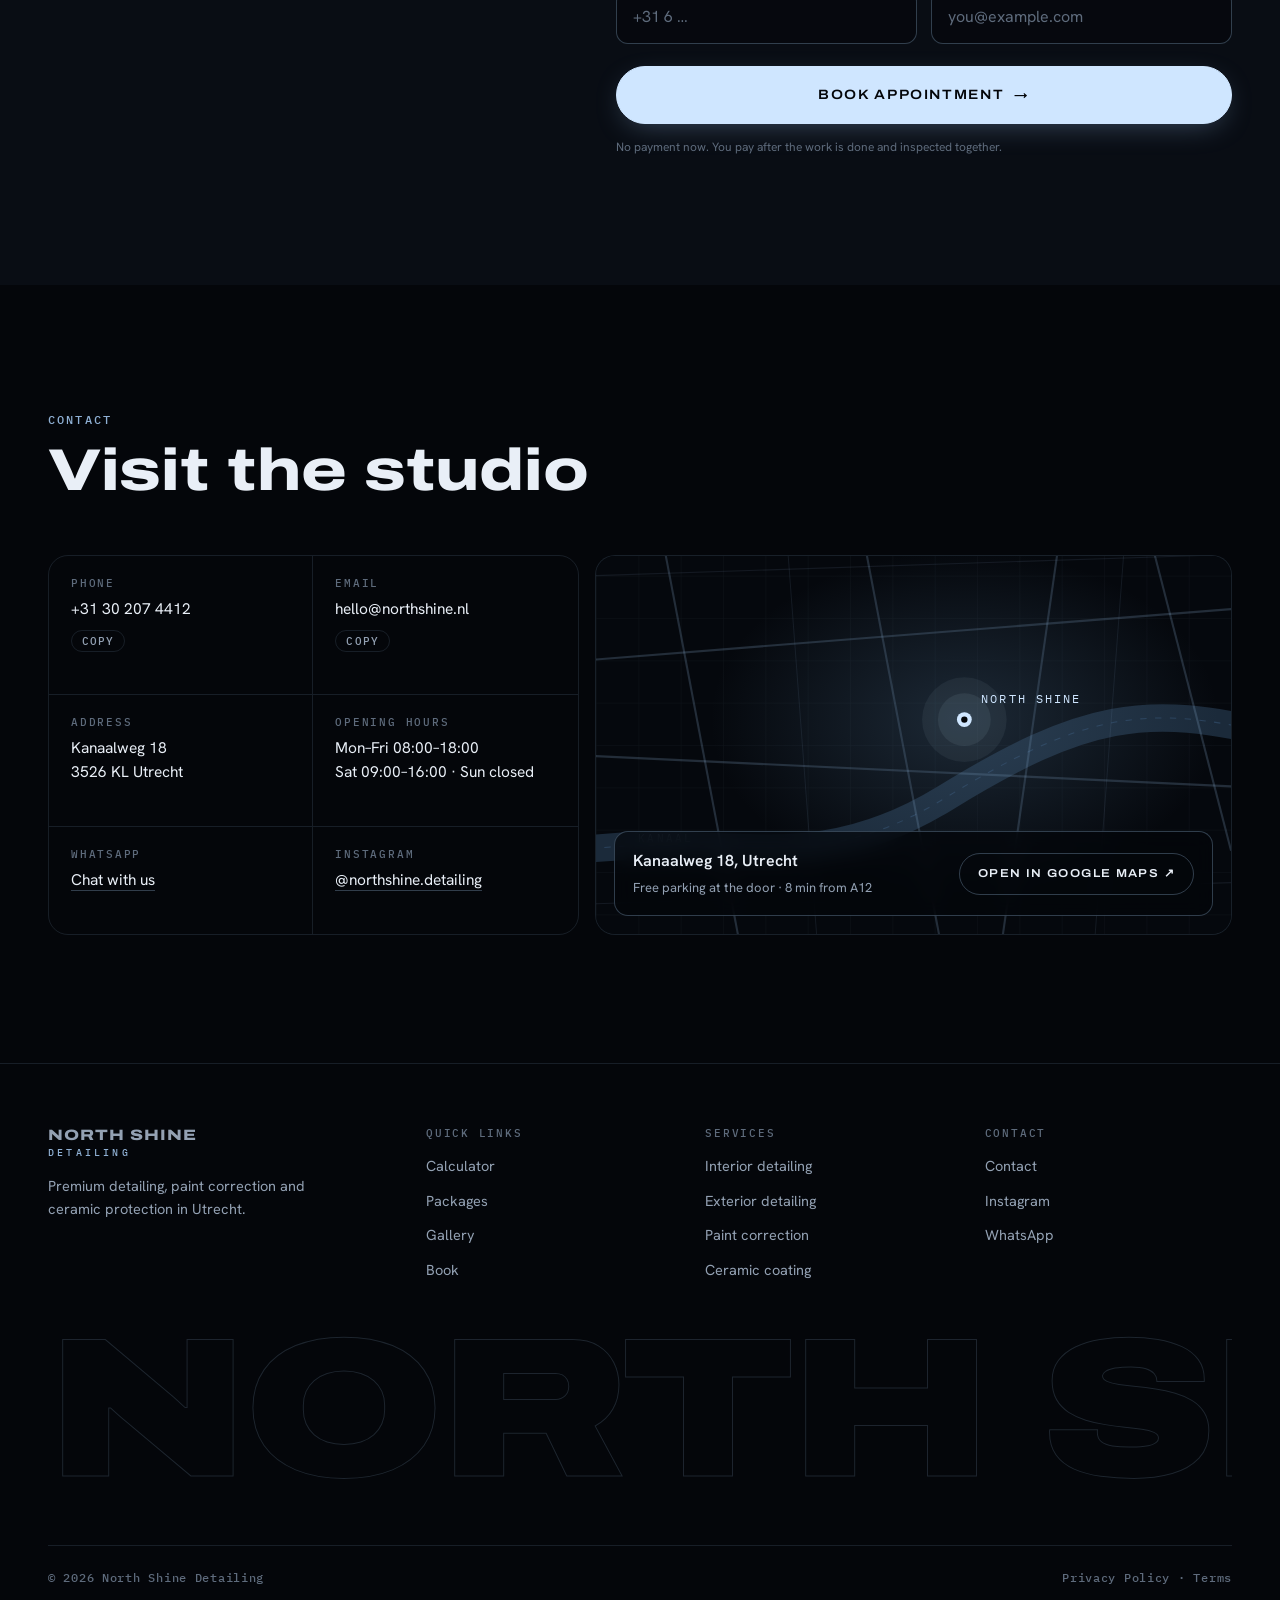
==== commit e76389a3: "Dock live estimate to the right edge after the hero Co-Authored-By: Claude Opus 5.5 <noreply@anthrop" ====
--- a/index.html
+++ b/index.html
@@ -484,16 +484,27 @@
 body.wa-on .wa{opacity:1;pointer-events:auto;transform:none}
 body.wa-on .wa:hover{transform:scale(1.06)}
 .wa svg{width:26px;height:26px;fill:#7ee2a2}
-.mbar{position:fixed;left:0;right:0;bottom:0;z-index:45;padding:12px max(var(--gut),calc((100vw - 1320px)/2 + var(--gut))) calc(12px + env(safe-area-inset-bottom,0px));display:flex;align-items:center;justify-content:space-between;gap:12px;background:rgba(4,6,10,.9);backdrop-filter:blur(14px);-webkit-backdrop-filter:blur(14px);border-top:1px solid var(--line-strong);transform:translateY(110%);transition:transform .45s var(--ease)}
-.mbar .k{font:500 10.5px/1.2 var(--mono);letter-spacing:.12em;color:var(--fg-mute);text-transform:uppercase}
-.mbar .v{font:850 1.6rem/1 var(--display);font-stretch:112%;font-variant-numeric:tabular-nums}
-.mbar .btn{--h:46px;padding:0 20px;font-size:12px}
-body.show-bar .mbar{transform:none}
-body.show-bar .wa{bottom:calc(90px + env(safe-area-inset-bottom,0px))}
-.mbar .mtxt{display:flex;align-items:baseline;gap:18px;flex-wrap:wrap;min-width:0}
-.mbar .msel{font-size:14px;color:var(--fg-dim)}
-@media (max-width:760px){.mbar .msel{display:none}.mbar .mtxt{display:block}}
-
+/* Side estimate — docked to the right edge after the hero */
+.side{position:fixed;right:0;top:50%;z-index:45;display:flex;align-items:stretch;transform:translate(110%,-50%);transition:transform .55s var(--ease);padding-right:env(safe-area-inset-right,0px)}
+body.show-bar .side{transform:translate(0,-50%)}
+.side-tab{display:grid;justify-items:center;gap:6px;width:92px;padding:16px 8px 14px;border:1px solid var(--line-strong);border-right:0;border-radius:18px 0 0 18px;background:rgba(6,9,14,.82);backdrop-filter:blur(14px);-webkit-backdrop-filter:blur(14px);box-shadow:0 0 40px -14px var(--glow),inset 0 1px 0 rgba(207,230,255,.08);cursor:pointer;transition:background .3s}
+.side-tab:hover{background:rgba(15,22,32,.92)}
+.side-tab .k{font:500 9.5px/1 var(--mono);letter-spacing:.16em;color:var(--fg-mute)}
+.side-tab .v{font:850 1.25rem/1 var(--display);font-stretch:108%;font-variant-numeric:tabular-nums;color:var(--fg);text-shadow:0 0 20px rgba(160,205,255,.3)}
+.side-tab .v.bump{animation:bump .5s var(--ease)}
+.side-tab .d{font:500 10px/1.2 var(--mono);color:var(--mist);text-align:center}
+.side-tab .chev{width:22px;height:22px;border-radius:50%;border:1px solid var(--line-strong);display:grid;place-items:center;margin-top:2px;transition:transform .4s var(--ease)}
+.side-tab .chev svg{width:10px;height:10px;stroke:var(--led);fill:none;stroke-width:2}
+.side.open .side-tab .chev{transform:rotate(180deg)}
+.side.open .side-tab{border-radius:0;border-left:0}
+.side-panel{display:grid;align-content:start;gap:10px;width:0;padding:0;overflow:hidden;opacity:0;border:1px solid var(--line-strong);border-right:0;border-width:1px 0;background:rgba(6,9,14,.9);backdrop-filter:blur(14px);-webkit-backdrop-filter:blur(14px);border-radius:18px 0 0 18px;transition:width .5s var(--ease),padding .5s var(--ease),opacity .35s}
+.side.open .side-panel{width:min(250px,calc(100vw - 108px));padding:18px 18px 18px 20px;opacity:1;border-left-width:1px}
+.side-panel>*{min-width:200px}
+.side-panel .k{font:500 10px/1 var(--mono);letter-spacing:.16em;color:var(--led)}
+.side-panel b{font:700 15px/1.3 var(--display);font-stretch:112%}
+.side-panel span{font-size:13px;color:var(--fg-dim);line-height:1.4}
+.side-panel .btn{--h:42px;padding:0 16px;font-size:11.5px;width:100%}
+@media (max-width:760px){.side-tab{width:76px;padding:12px 6px 10px}.side-tab .v{font-size:1.05rem}.side-tab .d{display:none}}
 /* Scroll reveal (progressive: content is fully visible where unsupported) */
 @supports (animation-timeline:view()){
   .rv{animation:rv linear both;animation-timeline:view();animation-range:entry 0% entry 70%}
@@ -868,10 +879,22 @@
 <a class="wa" href="https://wa.me/31302074412" target="_blank" rel="noopener" aria-label="Chat on WhatsApp">
   <svg viewBox="0 0 24 24" aria-hidden="true"><path d="M12 2a10 10 0 0 0-8.6 15.1L2 22l5-1.3A10 10 0 1 0 12 2Zm0 18.2a8.2 8.2 0 0 1-4.2-1.2l-.3-.2-3 .8.8-2.9-.2-.3A8.2 8.2 0 1 1 12 20.2Zm4.5-6.1c-.2-.1-1.5-.7-1.7-.8-.2-.1-.4-.1-.6.1l-.8 1c-.1.2-.3.2-.5.1a6.7 6.7 0 0 1-3.3-2.9c-.2-.4.2-.4.7-1.3.1-.2 0-.3 0-.4l-.8-1.8c-.2-.5-.4-.4-.6-.4h-.5a1 1 0 0 0-.7.3 3 3 0 0 0-.9 2.2 5.2 5.2 0 0 0 1.1 2.8 11.9 11.9 0 0 0 4.6 4c1.7.7 2.3.8 3.2.6a2.7 2.7 0 0 0 1.8-1.2 2.2 2.2 0 0 0 .1-1.3c0-.1-.2-.2-.5-.3Z"/></svg>
 </a>
-<div class="mbar" id="mbar" aria-label="Your estimate">
-  <div class="mtxt"><div><div class="k" id="mDur">Estimate · 4.5–6.5 h</div><div class="v" id="mPrice">€189</div></div><span class="msel" id="mSel">Sedan · Premium</span></div>
-  <button class="btn btn-led" type="button" id="mBook">Book this</button>
-</div>
+<aside class="side" id="side" aria-label="Your estimate">
+  <div class="side-panel" id="sidePanel">
+    <span class="k">YOUR DETAIL</span>
+    <b id="mSel">Sedan · Premium</b>
+    <span id="mEx">No extras</span>
+    <span id="mDur">4.5–6.5 hours</span>
+    <button class="btn btn-led" type="button" id="mBook">Book this <span class="arr">→</span></button>
+    <button class="btn" type="button" id="mEdit">Change package</button>
+  </div>
+  <button class="side-tab" id="sideTab" type="button" aria-expanded="false" aria-controls="sidePanel">
+    <span class="k">ESTIMATE</span>
+    <span class="v" id="mPrice">€189</span>
+    <span class="d" id="mDurS">4.5–6.5 h</span>
+    <span class="chev"><svg viewBox="0 0 10 10" aria-hidden="true"><path d="M6.5 1.5L3 5l3.5 3.5"/></svg></span>
+  </button>
+</aside>
 
 <script>
 (()=>{
@@ -1051,7 +1074,7 @@
   const els=[$('#sPrice'),$('#mPrice')];
   const from=shown;if(from===to)return;
   cancelAnimationFrame(tween);const t0=performance.now(),D=650;
-  $('#sPrice').classList.remove('bump');void $('#sPrice').offsetWidth;$('#sPrice').classList.add('bump');
+  ['#sPrice','#mPrice'].forEach(q=>{const el=$(q);el.classList.remove('bump');void el.offsetWidth;el.classList.add('bump')});
   const step=t=>{const k=Math.min(1,(t-t0)/D),e=1-Math.pow(1-k,3);const v=from+(to-from)*e;shown=v;els.forEach(el=>el.textContent=eur(v));if(k<1)tween=requestAnimationFrame(step);else shown=to};
   tween=requestAnimationFrame(step);
 }
@@ -1069,8 +1092,10 @@
   $('#sPkg').textContent=`${R.p.name} · ${eur(R.p.price)}`;
   $('#sEx').innerHTML=R.ex.length?R.ex.map(e=>`<div class="x"><span>${e.name}</span><span>+${eur(e.price)}</span></div>`).join(''):'<span class="none">None selected</span>';
   $('#sDur').textContent=durText(R.lo,R.hi);
-  $('#mDur').textContent=`Estimate · ${fmtH(R.lo)}–${fmtH(R.hi)} h`;
-  $('#mSel').textContent=`${R.c.name} · ${R.p.name}`+(R.ex.length?` · ${R.ex.length} extra${R.ex.length>1?'s':''}`:'');
+  $('#mDur').textContent=durText(R.lo,R.hi);
+  $('#mDurS').textContent=`${fmtH(R.lo)}–${fmtH(R.hi)} h`;
+  $('#mSel').textContent=`${R.c.name} · ${R.p.name}`;
+  $('#mEx').textContent=R.ex.length?R.ex.map(e=>e.name).join(', '):'No extras';
   animPrice(R.price);
   // progress
   if(state.extras.size)state.touched.add(3);
@@ -1106,7 +1131,12 @@
   $('#book').scrollIntoView({behavior:'smooth'});
   setTimeout(()=>$('#fDate').focus({preventScroll:true}),900);
 }
-$('#bookPkg').addEventListener('click',toBooking);$('#mBook').addEventListener('click',toBooking);
+const side=$('#side'),sideTab=$('#sideTab');
+const setSide=o=>{side.classList.toggle('open',o);sideTab.setAttribute('aria-expanded',o)};
+sideTab.addEventListener('click',()=>setSide(!side.classList.contains('open')));
+document.addEventListener('click',e=>{if(!side.contains(e.target))setSide(false)});
+$('#bookPkg').addEventListener('click',toBooking);$('#mBook').addEventListener('click',()=>{setSide(false);toBooking()});
+$('#mEdit').addEventListener('click',()=>{setSide(false);$('#calculator').scrollIntoView({behavior:'smooth'})});
 $('#cEdit').addEventListener('click',()=>$('#calculator').scrollIntoView({behavior:'smooth'}));
 document.addEventListener('click',e=>{
   const t=e.target.closest('[data-tierbook]');if(t){state.pkg=t.dataset.tierbook;state.touched.add(2);render();toBooking();return}
@@ -1178,12 +1208,8 @@
   cio.observe($('#stats'));
   const hio=new IntersectionObserver(([en])=>{if(en.isIntersecting){$('#how').style.setProperty('--p',1);$('#how').classList.add('on');hio.disconnect()}},{threshold:.5});
   hio.observe($('#how'));
-  let inSum=false,inBook=false;
-  const mq=matchMedia('(max-width:1080px)');
-  const upd=()=>document.body.classList.toggle('show-bar',scrollY>innerHeight*.6&&!inBook&&(mq.matches||!inSum));
-  new IntersectionObserver(([en])=>{inSum=en.isIntersecting;upd()}).observe($('#summary'));
-  new IntersectionObserver(([en])=>{inBook=en.isIntersecting;upd()},{rootMargin:'0px 0px -35% 0px'}).observe($('#book'));
-  addEventListener('scroll',upd,{passive:true});mq.addEventListener&&mq.addEventListener('change',upd);upd();
+  const upd=()=>{const on=scrollY>innerHeight*.3;document.body.classList.toggle('show-bar',on);if(!on&&side.classList.contains('open'))setSide(false)};
+  addEventListener('scroll',upd,{passive:true});upd();
 }else{$('#how').style.setProperty('--p',1);$('#how').classList.add('on')}
 
 /* ---------- CINEMATIC PARALLAX ---------- */
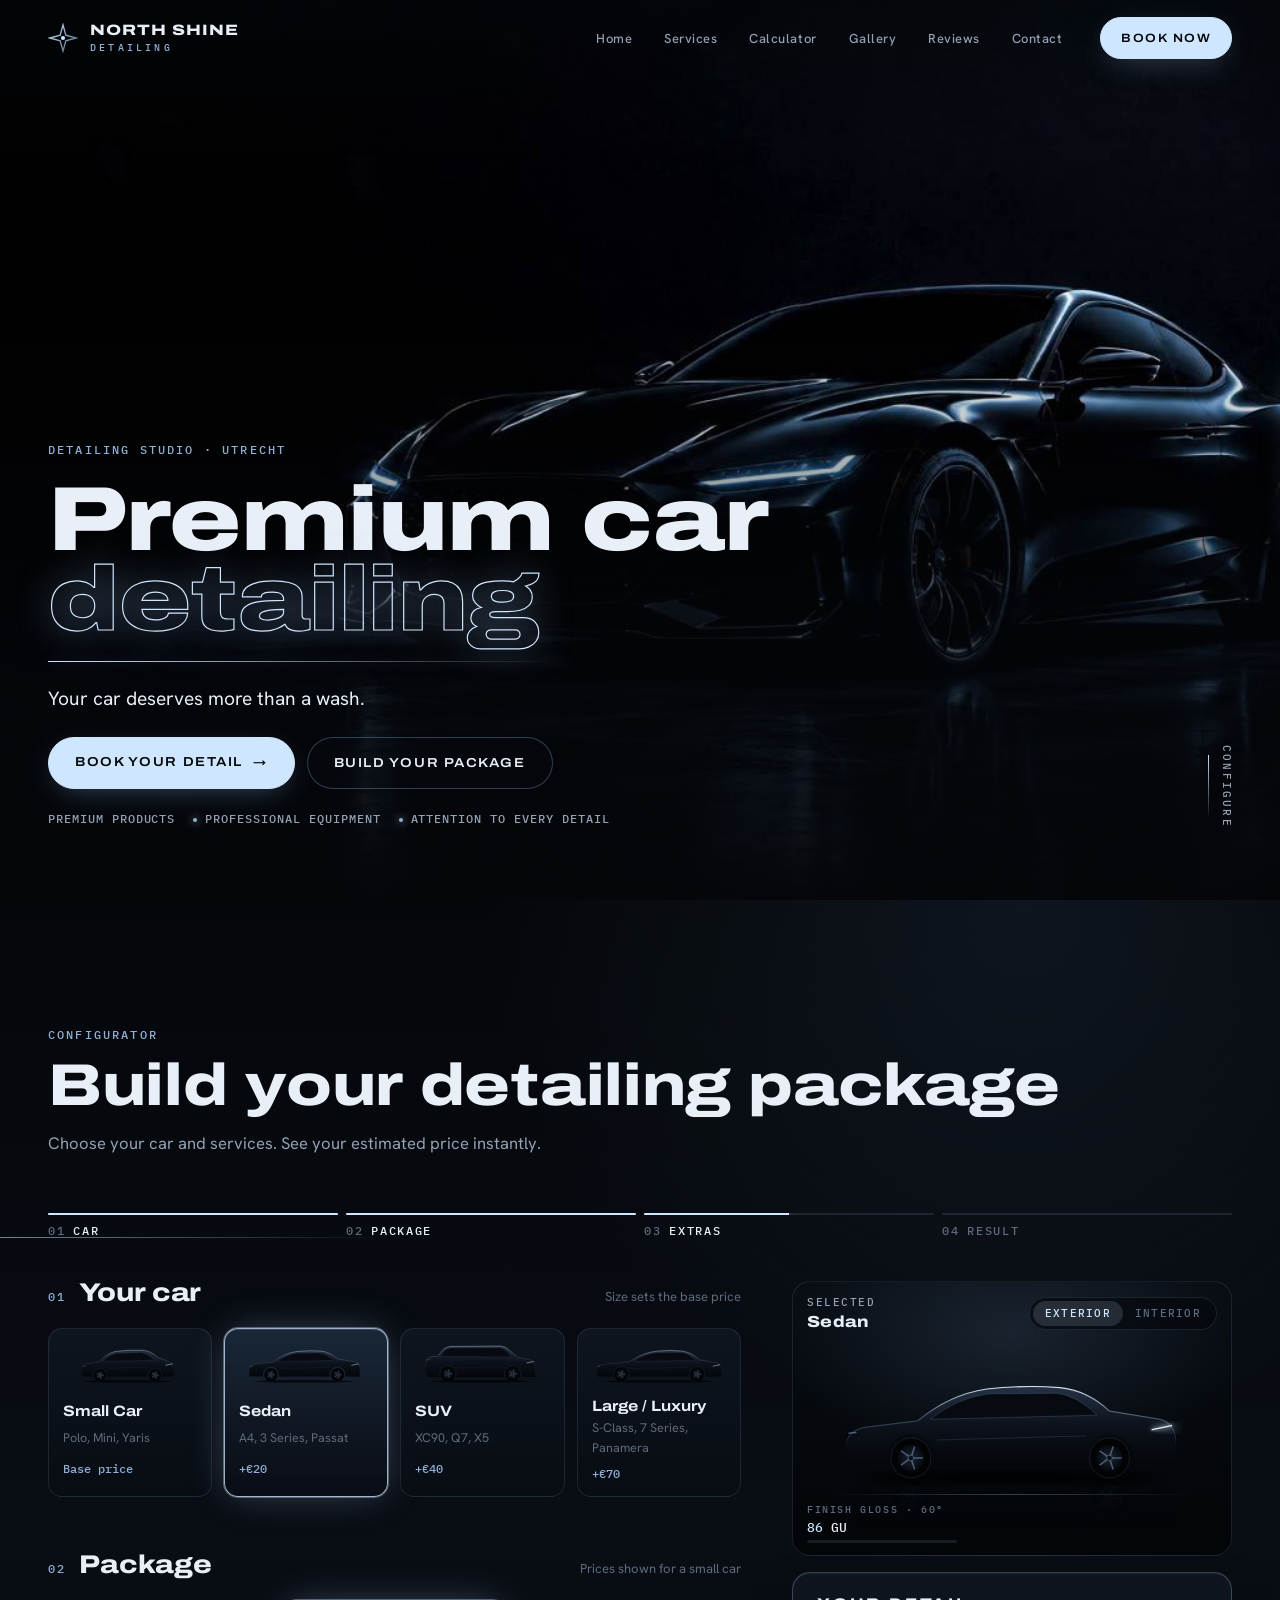
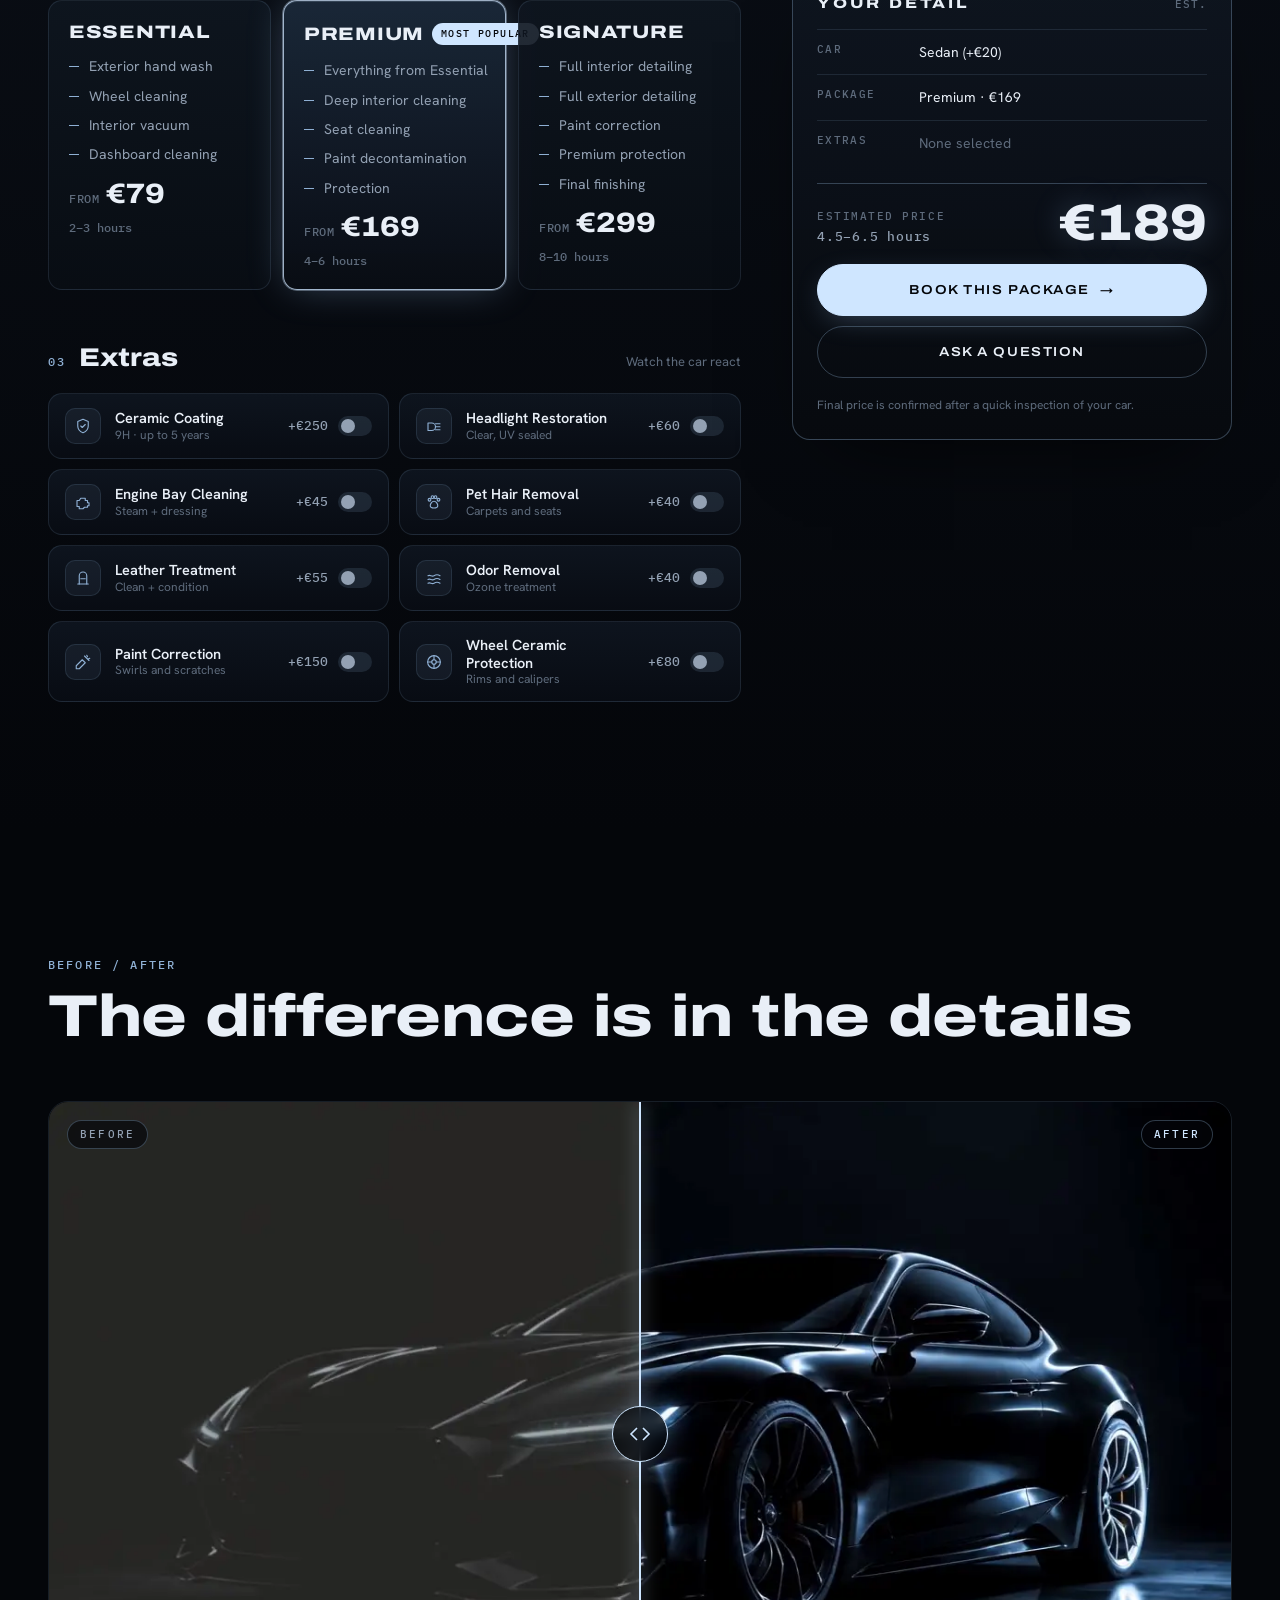
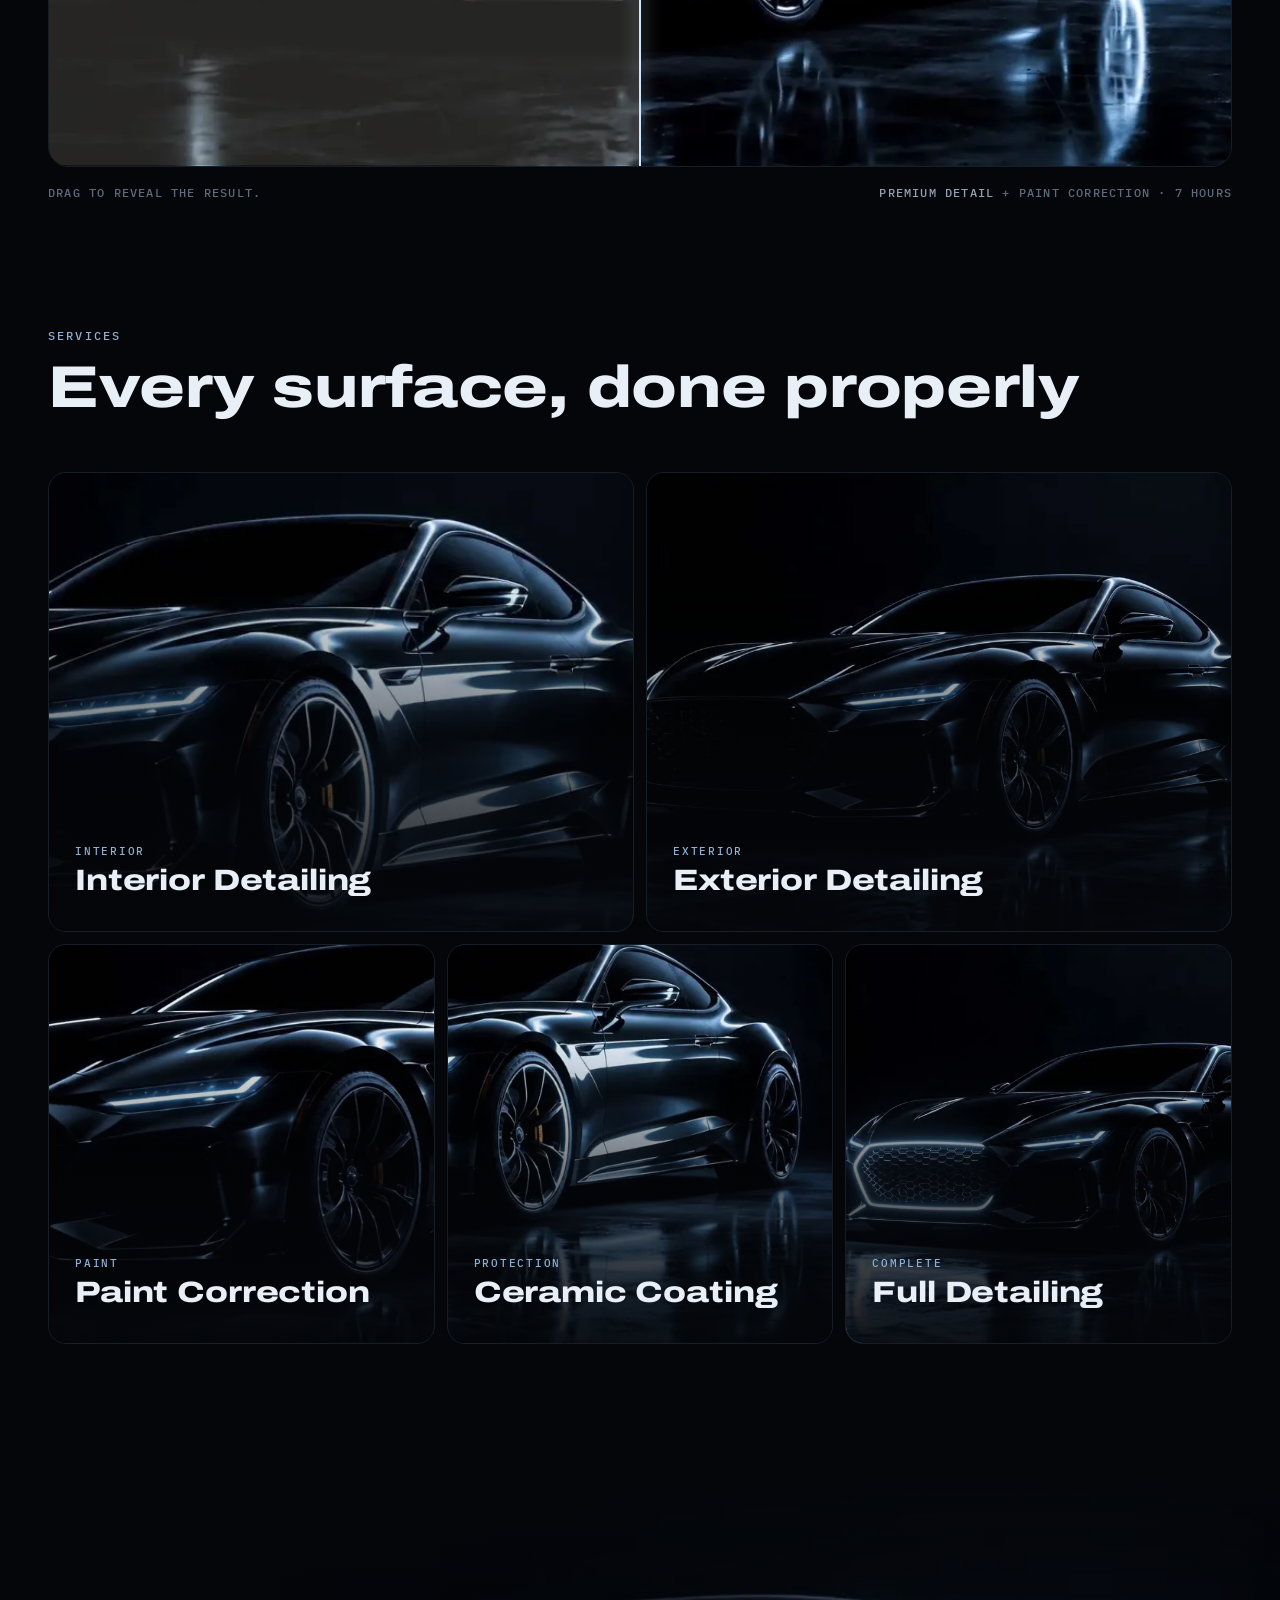
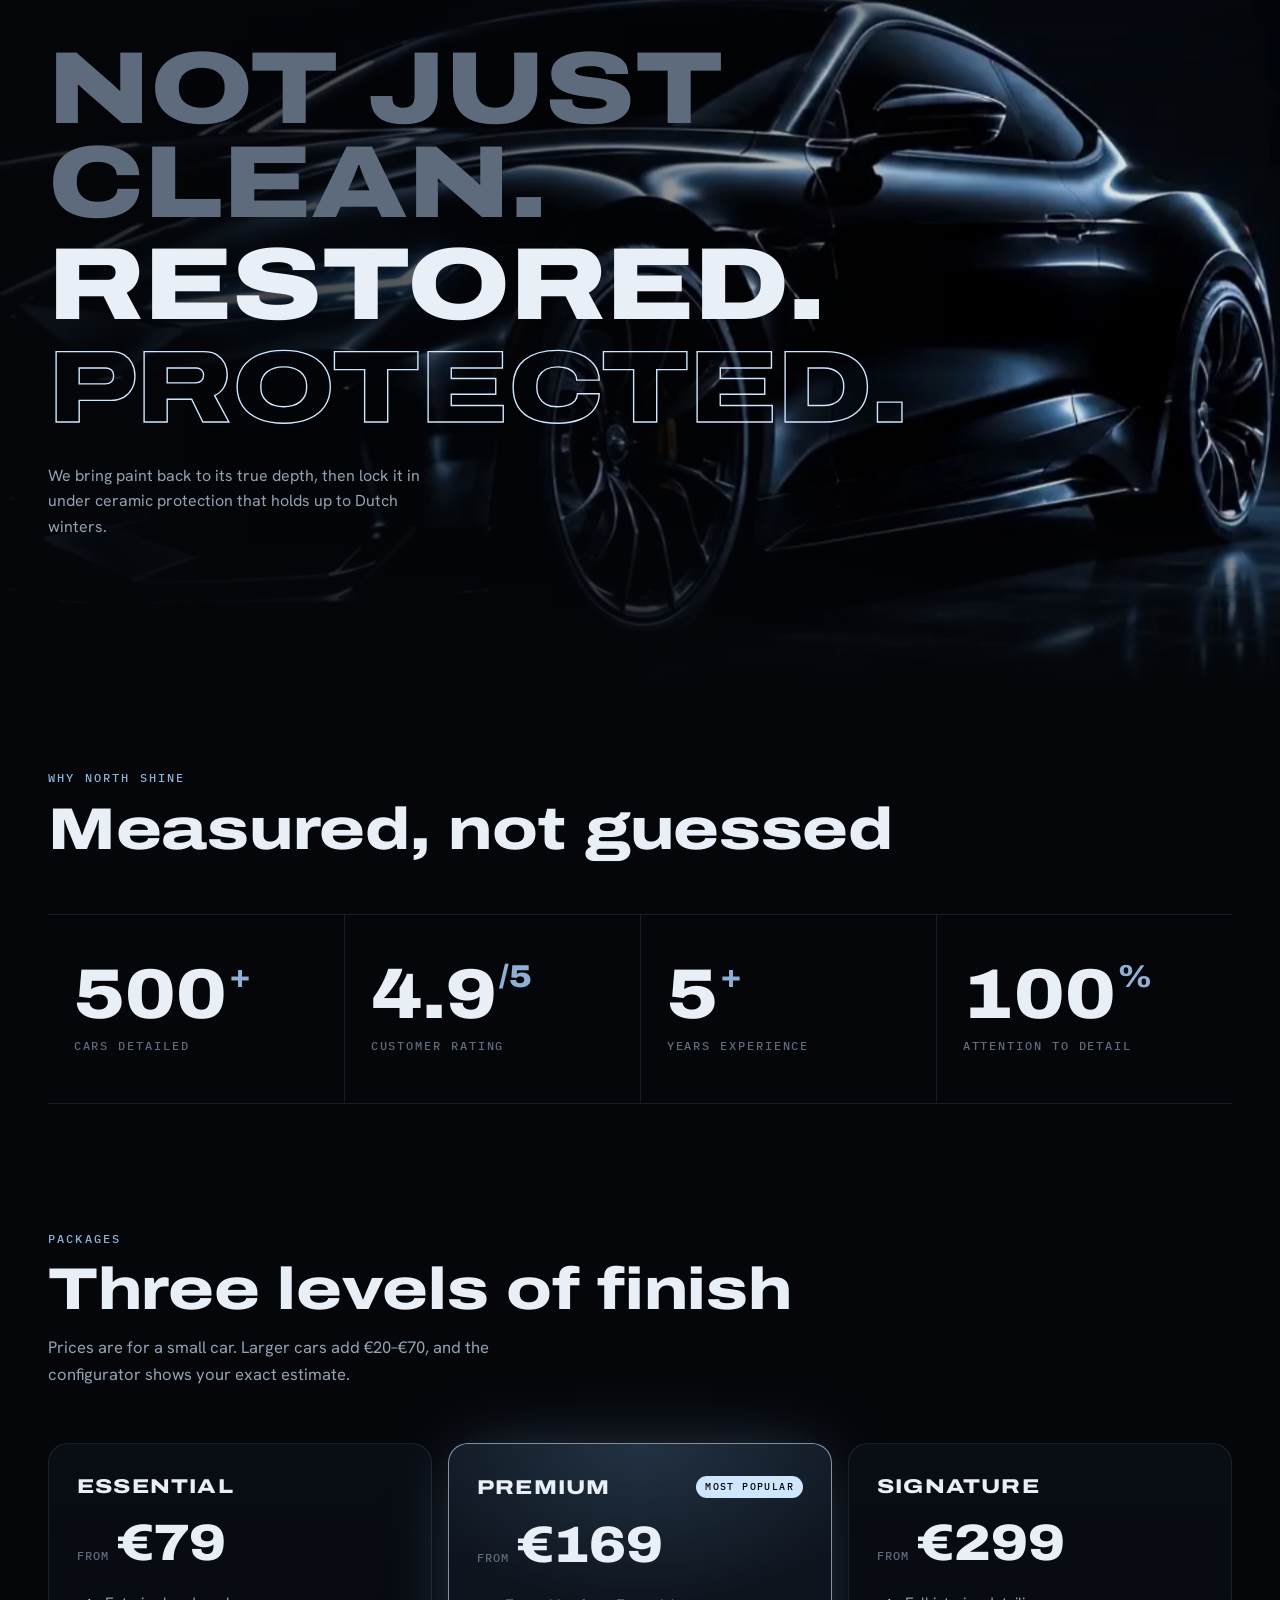
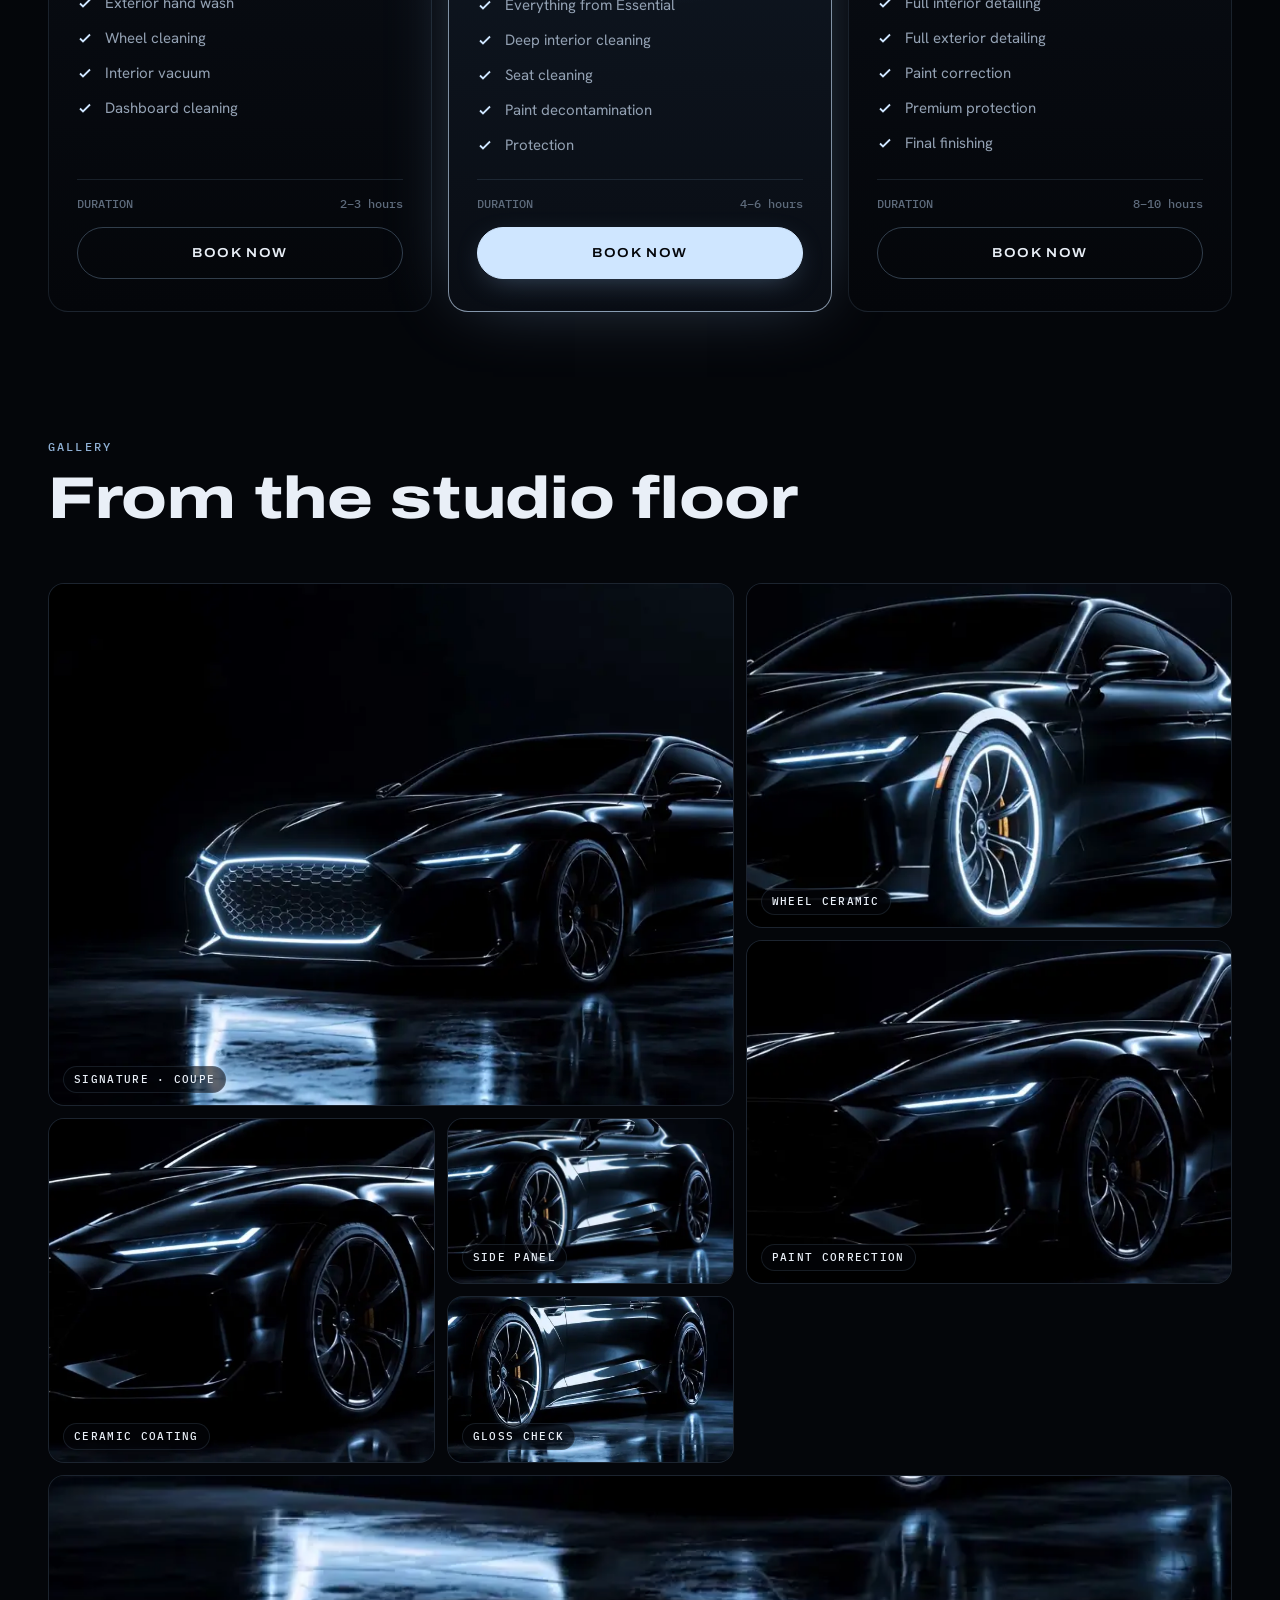
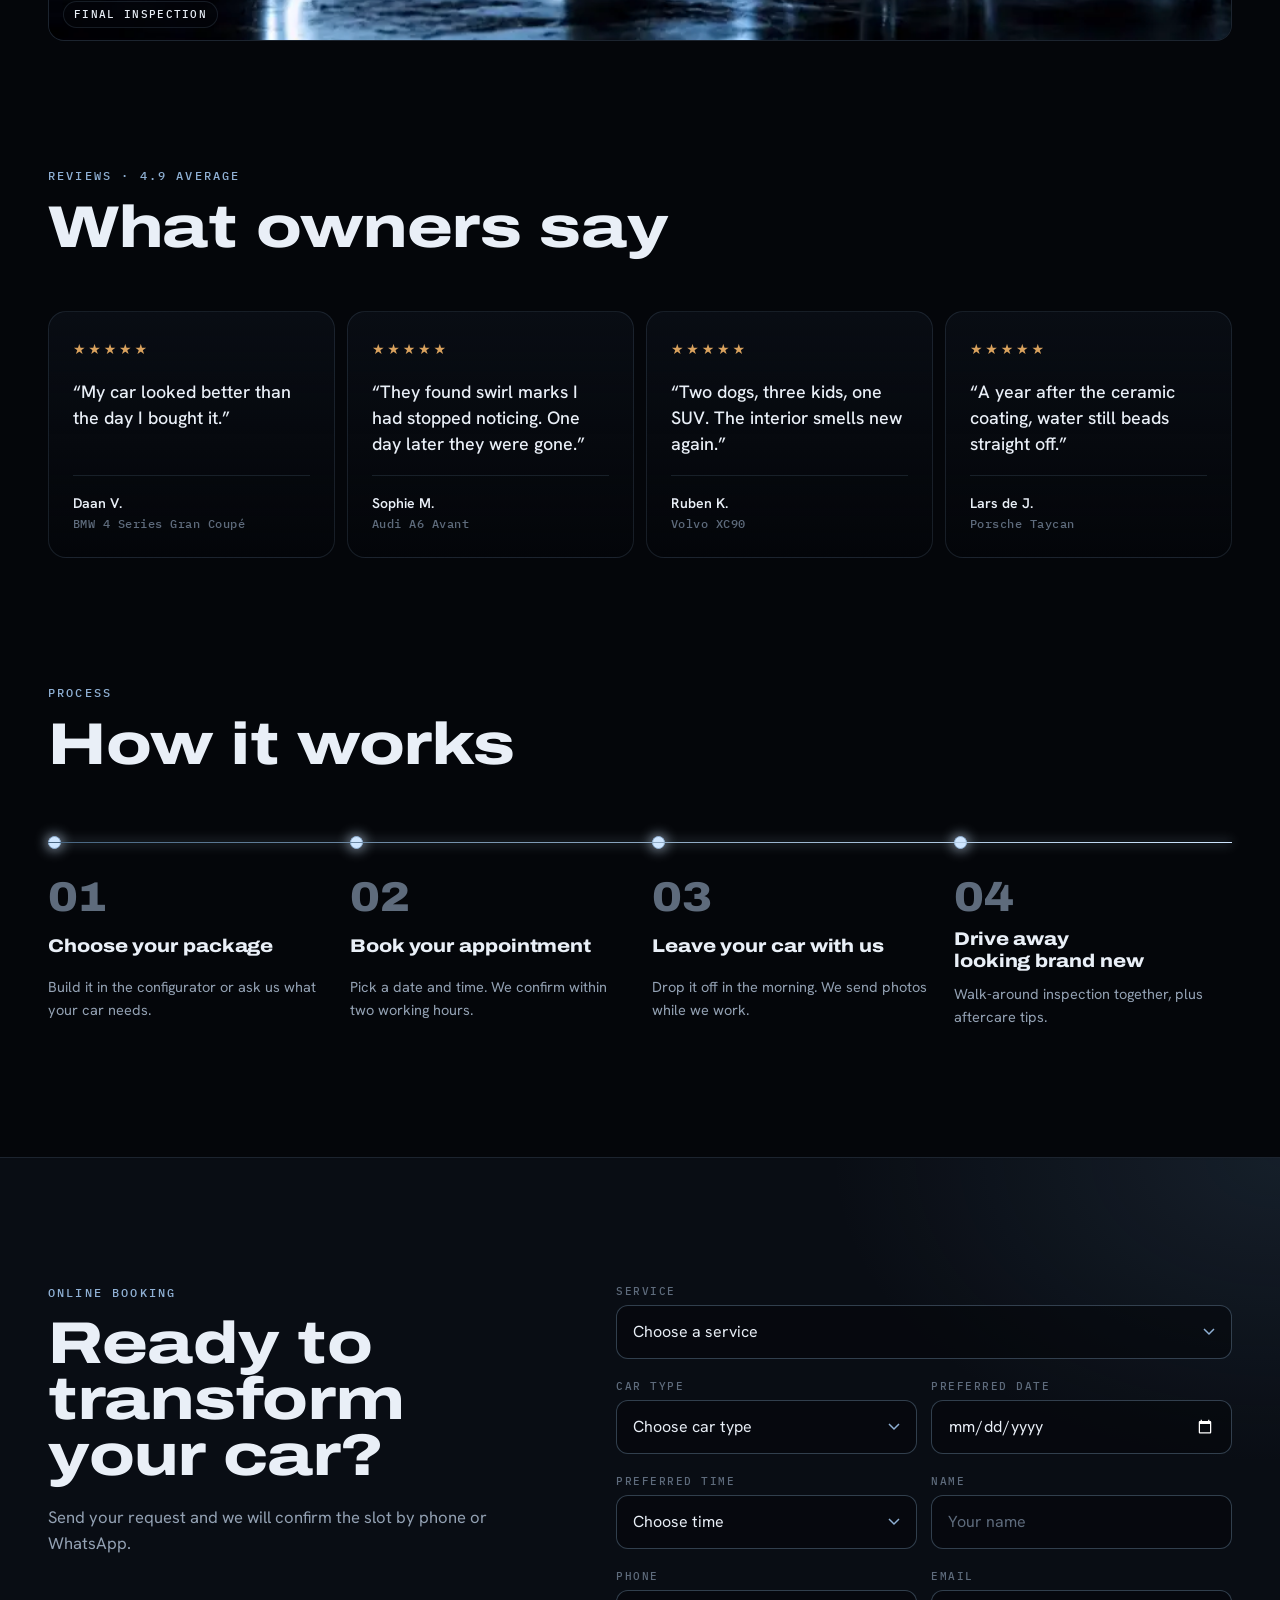
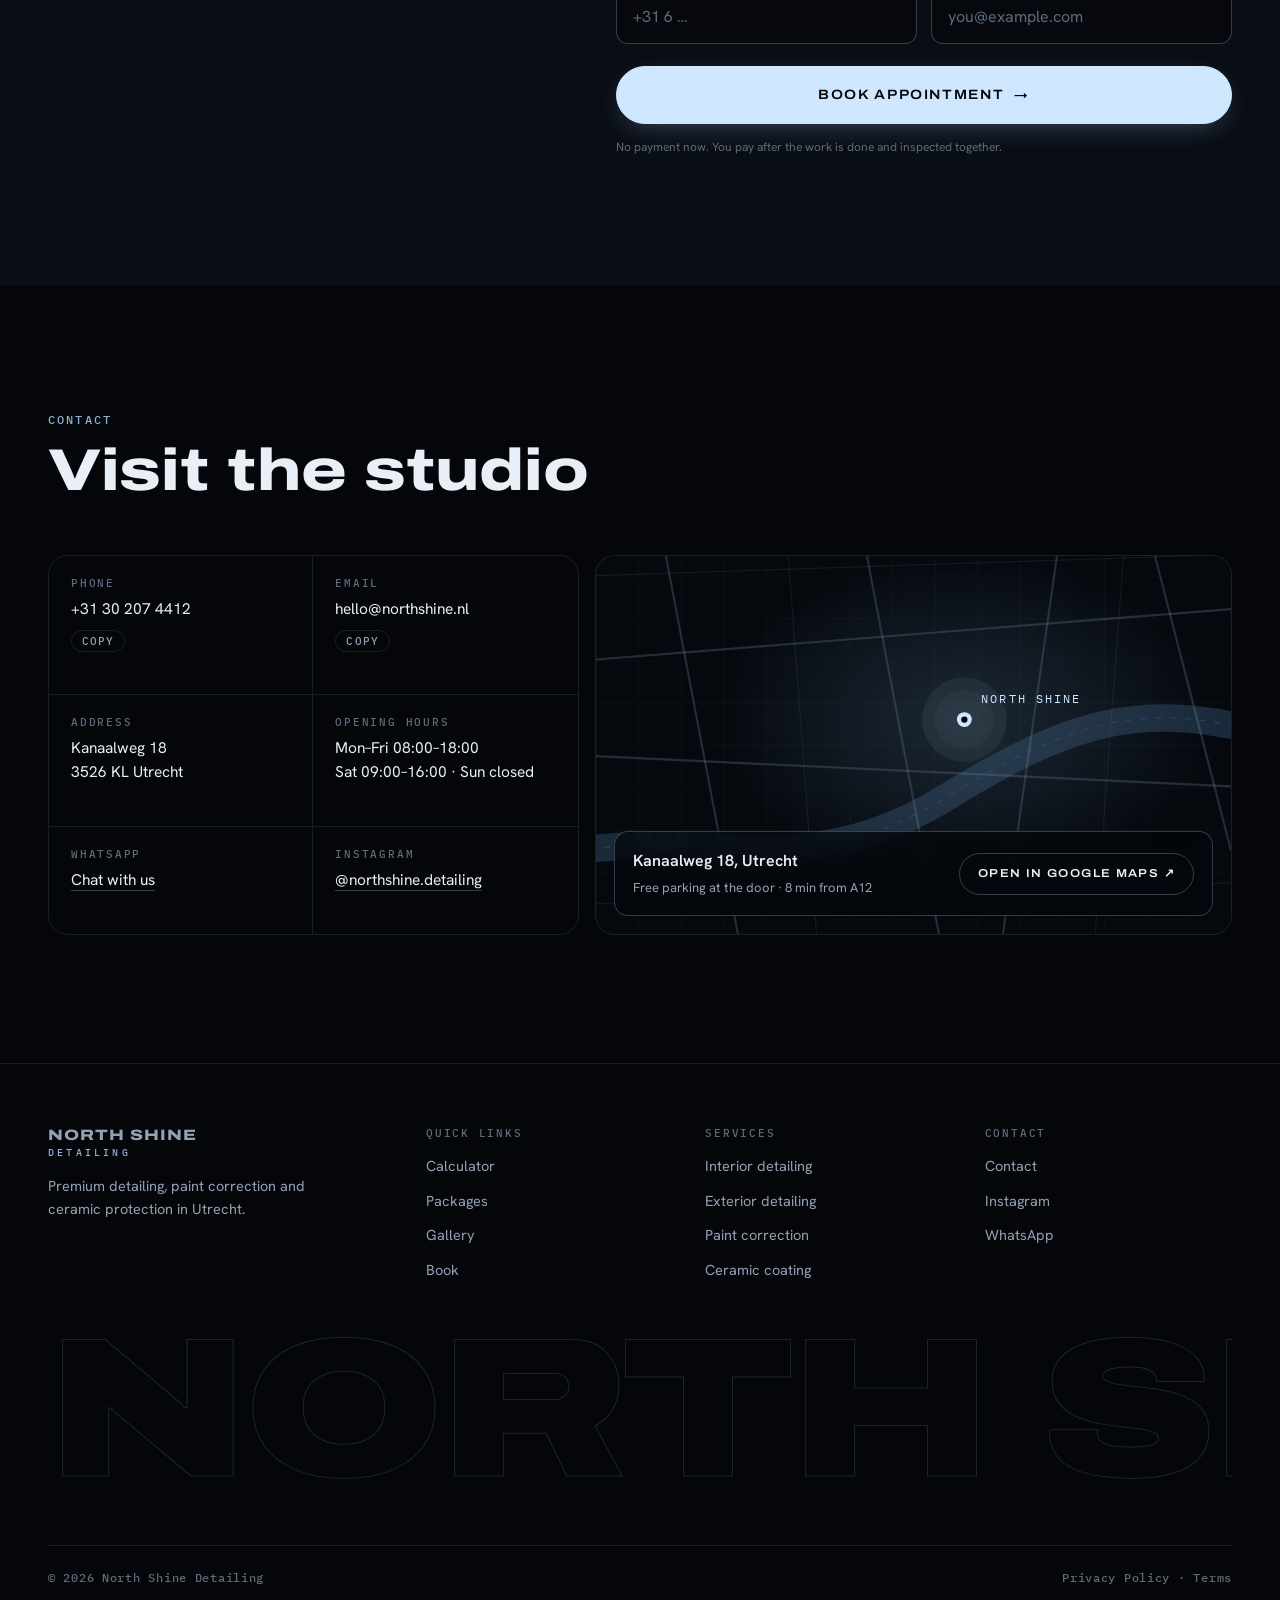
==== commit e7784e25: "Prerender configurator content, add link preview tags and robots.txt Co-Authored-By: Claude Opus 5.5" ====
--- a/index.html
+++ b/index.html
@@ -4,6 +4,20 @@
 <meta charset="utf-8">
 <meta name="viewport" content="width=device-width, initial-scale=1, viewport-fit=cover">
 <meta name="theme-color" content="#04060a">
+<meta name="robots" content="index, follow">
+<link rel="canonical" href="https://north-shine-prototype-tymur8.vercel.app/">
+<meta property="og:type" content="website">
+<meta property="og:site_name" content="North Shine Detailing">
+<meta property="og:title" content="North Shine Detailing · Premium car detailing">
+<meta property="og:description" content="Build your detailing package and see the price instantly. Interior, exterior, paint correction and ceramic coating.">
+<meta property="og:url" content="https://north-shine-prototype-tymur8.vercel.app/">
+<meta property="og:image" content="https://north-shine-prototype-tymur8.vercel.app/assets/og.jpg">
+<meta property="og:image:width" content="1200">
+<meta property="og:image:height" content="630">
+<meta name="twitter:card" content="summary_large_image">
+<meta name="twitter:title" content="North Shine Detailing · Premium car detailing">
+<meta name="twitter:description" content="Build your detailing package and see the price instantly.">
+<meta name="twitter:image" content="https://north-shine-prototype-tymur8.vercel.app/assets/og.jpg">
 <title>North Shine Detailing</title>
 <meta name="description" content="Premium car detailing studio. Build your detailing package and see the price instantly.">
 <link rel="preconnect" href="https://fonts.googleapis.com">
@@ -585,15 +599,175 @@
       <div class="steps">
         <div id="step-car" class="step" data-s="1">
           <div class="step-h"><span class="n">01</span><h3>Your car</h3><span class="hint">Size sets the base price</span></div>
-          <div class="cars" id="cars" role="radiogroup" aria-label="Car type"></div>
+          <div class="cars" id="cars" role="radiogroup" aria-label="Car type"><button type="button" class="opt car-opt" role="radio" data-car="small" aria-checked="false"><svg viewBox="20 40 580 180" xmlns="http://www.w3.org/2000/svg" aria-hidden="true"><defs>
+    <linearGradient id="bgc1" x1="0" y1="0" x2="0" y2="1"><stop offset="0" stop-color="#243245"></stop><stop offset=".5" stop-color="#0c121b"></stop><stop offset="1" stop-color="#04060a"></stop></linearGradient>
+    <linearGradient id="rimc1" x1="0" y1="0" x2="0" y2="1"><stop offset="0" stop-color="#e3f1ff" stop-opacity=".95"></stop><stop offset=".45" stop-color="#8fb0d4" stop-opacity=".35"></stop><stop offset=".8" stop-color="#8fb0d4" stop-opacity="0"></stop></linearGradient>
+    <radialGradient id="rfc1"><stop offset="0" stop-color="#1a2532"></stop><stop offset="1" stop-color="#06090e"></stop></radialGradient>
+    <linearGradient id="gsc1" x1="0" y1="0" x2="1" y2=".35"><stop offset=".25" stop-color="#dff0ff" stop-opacity="0"></stop><stop offset=".45" stop-color="#dff0ff" stop-opacity=".5"></stop><stop offset=".52" stop-color="#ffffff" stop-opacity=".75"></stop><stop offset=".6" stop-color="#dff0ff" stop-opacity="0"></stop>
+      <animateTransform attributeName="gradientTransform" type="translate" values="-.6 0;.6 0;-.6 0" dur="7s" repeatCount="indefinite"></animateTransform></linearGradient>
+    <linearGradient id="swc1" x1="0" y1="0" x2="1" y2="0"><stop offset="0" stop-color="#cfe6ff" stop-opacity="0"></stop><stop offset=".5" stop-color="#ffffff" stop-opacity=".8"></stop><stop offset="1" stop-color="#cfe6ff" stop-opacity="0"></stop></linearGradient>
+    <linearGradient id="bmc1" x1="0" y1="0" x2="1" y2="0"><stop offset="0" stop-color="#cfe6ff" stop-opacity=".55"></stop><stop offset="1" stop-color="#cfe6ff" stop-opacity="0"></stop></linearGradient>
+    <linearGradient id="ltc1" x1="0" y1="0" x2="0" y2="1"><stop offset="0" stop-color="#7a5536"></stop><stop offset="1" stop-color="#3a2618"></stop></linearGradient>
+    <linearGradient id="flc1" x1="0" y1="0" x2="0" y2="1"><stop offset="0" stop-color="#fff" stop-opacity=".22"></stop><stop offset=".6" stop-color="#fff" stop-opacity="0"></stop></linearGradient>
+    <mask id="fmc1"><rect x="0" y="207" width="600" height="120" fill="url(#flc1)"></rect></mask>
+    <filter id="glc1" x="-50%" y="-50%" width="200%" height="200%"><feGaussianBlur stdDeviation="3" result="b"></feGaussianBlur><feMerge><feMergeNode in="b"></feMergeNode><feMergeNode in="SourceGraphic"></feMergeNode></feMerge></filter>
+    <filter id="blc1"><feGaussianBlur stdDeviation="7"></feGaussianBlur></filter>
+    <mask id="mc1"><rect width="600" height="260" fill="#fff"></rect><circle cx="180" cy="180" r="33" fill="#000"></circle><circle cx="418" cy="180" r="33" fill="#000"></circle></mask>
+    <clipPath id="cpc1"><path d="M104 186 L102 156 Q103 138 122 132 L178 122 Q206 88 244 78 Q300 70 362 72 Q402 75 430 104 L470 118 Q492 124 496 146 L498 186 Z"></path></clipPath>
+  </defs>
+    <ellipse cx="299" cy="207" rx="186" ry="5" fill="#000" opacity=".8" filter=""></ellipse>
+    <g class="ext" id="xc1">
+    <g mask="url(#mc1)">
+      <path d="M104 186 L102 156 Q103 138 122 132 L178 122 Q206 88 244 78 Q300 70 362 72 Q402 75 430 104 L470 118 Q492 124 496 146 L498 186 Z" fill="url(#bgc1)"></path>
+      
+      <path d="M104 186 L102 156 Q103 138 122 132 L178 122 Q206 88 244 78 Q300 70 362 72 Q402 75 430 104 L470 118 Q492 124 496 146 L498 186 Z" fill="none" stroke="url(#rimc1)" stroke-width="1.6"></path>
+    </g>
+    <path d="M192 120 Q220 92 250 86 L356 82 Q388 86 414 116 Z" fill="#070b11" stroke="#8fb0d4" stroke-opacity=".35" stroke-width=".8"></path>
+    
+    <path d="M214 150 L386 146" stroke="#8fb0d4" stroke-opacity=".22" stroke-width="1" fill="none"></path><g class="wheel"><circle cx="180" cy="180" r="27" fill="#020305" stroke="#1d2836" stroke-width="1"></circle>
+      <circle cx="180" cy="180" r="17.82" fill="url(#rfc1)"></circle>
+      <g stroke="#7f9cbd" stroke-opacity=".55" stroke-width="2.2"><line x1="180" y1="180" x2="196.4" y2="180.0"></line><line x1="180" y1="180" x2="185.1" y2="195.6"></line><line x1="180" y1="180" x2="166.7" y2="189.6"></line><line x1="180" y1="180" x2="166.7" y2="170.4"></line><line x1="180" y1="180" x2="185.1" y2="164.4"></line></g>
+      <circle cx="180" cy="180" r="3.7800000000000002" fill="#0b1018" stroke="#8fb0d4" stroke-opacity=".5"></circle>
+      </g><g class="wheel"><circle cx="418" cy="180" r="27" fill="#020305" stroke="#1d2836" stroke-width="1"></circle>
+      <circle cx="418" cy="180" r="17.82" fill="url(#rfc1)"></circle>
+      <g stroke="#7f9cbd" stroke-opacity=".55" stroke-width="2.2"><line x1="418" y1="180" x2="434.4" y2="180.0"></line><line x1="418" y1="180" x2="423.1" y2="195.6"></line><line x1="418" y1="180" x2="404.7" y2="189.6"></line><line x1="418" y1="180" x2="404.7" y2="170.4"></line><line x1="418" y1="180" x2="423.1" y2="164.4"></line></g>
+      <circle cx="418" cy="180" r="3.7800000000000002" fill="#0b1018" stroke="#8fb0d4" stroke-opacity=".5"></circle>
+      </g>
+    <path d="M106 142 l10 -1" stroke="#8fb0d4" stroke-width="2" stroke-linecap="round" opacity=".5"></path>
+    <g class="hl">
+      
+      <path class="hl-line" d="M464 137 Q478 134 492 131" stroke="#dff0ff" stroke-width="2" stroke-linecap="round" fill="none"></path>
+    </g>
+    
+  </g></svg><span class="t">Small Car</span><span class="s">Polo, Mini, Yaris</span><span class="p">Base price</span></button><button type="button" class="opt car-opt" role="radio" data-car="sedan" aria-checked="true"><svg viewBox="20 40 580 180" xmlns="http://www.w3.org/2000/svg" aria-hidden="true"><defs>
+    <linearGradient id="bgc2" x1="0" y1="0" x2="0" y2="1"><stop offset="0" stop-color="#243245"></stop><stop offset=".5" stop-color="#0c121b"></stop><stop offset="1" stop-color="#04060a"></stop></linearGradient>
+    <linearGradient id="rimc2" x1="0" y1="0" x2="0" y2="1"><stop offset="0" stop-color="#e3f1ff" stop-opacity=".95"></stop><stop offset=".45" stop-color="#8fb0d4" stop-opacity=".35"></stop><stop offset=".8" stop-color="#8fb0d4" stop-opacity="0"></stop></linearGradient>
+    <radialGradient id="rfc2"><stop offset="0" stop-color="#1a2532"></stop><stop offset="1" stop-color="#06090e"></stop></radialGradient>
+    <linearGradient id="gsc2" x1="0" y1="0" x2="1" y2=".35"><stop offset=".25" stop-color="#dff0ff" stop-opacity="0"></stop><stop offset=".45" stop-color="#dff0ff" stop-opacity=".5"></stop><stop offset=".52" stop-color="#ffffff" stop-opacity=".75"></stop><stop offset=".6" stop-color="#dff0ff" stop-opacity="0"></stop>
+      <animateTransform attributeName="gradientTransform" type="translate" values="-.6 0;.6 0;-.6 0" dur="7s" repeatCount="indefinite"></animateTransform></linearGradient>
+    <linearGradient id="swc2" x1="0" y1="0" x2="1" y2="0"><stop offset="0" stop-color="#cfe6ff" stop-opacity="0"></stop><stop offset=".5" stop-color="#ffffff" stop-opacity=".8"></stop><stop offset="1" stop-color="#cfe6ff" stop-opacity="0"></stop></linearGradient>
+    <linearGradient id="bmc2" x1="0" y1="0" x2="1" y2="0"><stop offset="0" stop-color="#cfe6ff" stop-opacity=".55"></stop><stop offset="1" stop-color="#cfe6ff" stop-opacity="0"></stop></linearGradient>
+    <linearGradient id="ltc2" x1="0" y1="0" x2="0" y2="1"><stop offset="0" stop-color="#7a5536"></stop><stop offset="1" stop-color="#3a2618"></stop></linearGradient>
+    <linearGradient id="flc2" x1="0" y1="0" x2="0" y2="1"><stop offset="0" stop-color="#fff" stop-opacity=".22"></stop><stop offset=".6" stop-color="#fff" stop-opacity="0"></stop></linearGradient>
+    <mask id="fmc2"><rect x="0" y="207" width="600" height="120" fill="url(#flc2)"></rect></mask>
+    <filter id="glc2" x="-50%" y="-50%" width="200%" height="200%"><feGaussianBlur stdDeviation="3" result="b"></feGaussianBlur><feMerge><feMergeNode in="b"></feMergeNode><feMergeNode in="SourceGraphic"></feMergeNode></feMerge></filter>
+    <filter id="blc2"><feGaussianBlur stdDeviation="7"></feGaussianBlur></filter>
+    <mask id="mc2"><rect width="600" height="260" fill="#fff"></rect><circle cx="158" cy="178" r="35" fill="#000"></circle><circle cx="446" cy="178" r="35" fill="#000"></circle></mask>
+    <clipPath id="cpc2"><path d="M66 186 L64 158 Q66 140 88 134 L168 124 Q214 86 268 78 Q322 72 374 76 Q414 80 446 110 L520 122 Q540 128 542 150 L542 186 Z"></path></clipPath>
+  </defs>
+    <ellipse cx="302" cy="207" rx="213" ry="5" fill="#000" opacity=".8" filter=""></ellipse>
+    <g class="ext" id="xc2">
+    <g mask="url(#mc2)">
+      <path d="M66 186 L64 158 Q66 140 88 134 L168 124 Q214 86 268 78 Q322 72 374 76 Q414 80 446 110 L520 122 Q540 128 542 150 L542 186 Z" fill="url(#bgc2)"></path>
+      
+      <path d="M66 186 L64 158 Q66 140 88 134 L168 124 Q214 86 268 78 Q322 72 374 76 Q414 80 446 110 L520 122 Q540 128 542 150 L542 186 Z" fill="none" stroke="url(#rimc2)" stroke-width="1.6"></path>
+    </g>
+    <path d="M186 122 Q226 90 272 85 L370 84 Q400 88 428 116 Z" fill="#070b11" stroke="#8fb0d4" stroke-opacity=".35" stroke-width=".8"></path>
+    
+    <path d="M196 152 L412 146" stroke="#8fb0d4" stroke-opacity=".22" stroke-width="1" fill="none"></path><g class="wheel"><circle cx="158" cy="178" r="29" fill="#020305" stroke="#1d2836" stroke-width="1"></circle>
+      <circle cx="158" cy="178" r="19.14" fill="url(#rfc2)"></circle>
+      <g stroke="#7f9cbd" stroke-opacity=".55" stroke-width="2.2"><line x1="158" y1="178" x2="175.6" y2="178.0"></line><line x1="158" y1="178" x2="163.4" y2="194.7"></line><line x1="158" y1="178" x2="143.8" y2="188.4"></line><line x1="158" y1="178" x2="143.8" y2="167.6"></line><line x1="158" y1="178" x2="163.4" y2="161.3"></line></g>
+      <circle cx="158" cy="178" r="4.0600000000000005" fill="#0b1018" stroke="#8fb0d4" stroke-opacity=".5"></circle>
+      </g><g class="wheel"><circle cx="446" cy="178" r="29" fill="#020305" stroke="#1d2836" stroke-width="1"></circle>
+      <circle cx="446" cy="178" r="19.14" fill="url(#rfc2)"></circle>
+      <g stroke="#7f9cbd" stroke-opacity=".55" stroke-width="2.2"><line x1="446" y1="178" x2="463.6" y2="178.0"></line><line x1="446" y1="178" x2="451.4" y2="194.7"></line><line x1="446" y1="178" x2="431.8" y2="188.4"></line><line x1="446" y1="178" x2="431.8" y2="167.6"></line><line x1="446" y1="178" x2="451.4" y2="161.3"></line></g>
+      <circle cx="446" cy="178" r="4.0600000000000005" fill="#0b1018" stroke="#8fb0d4" stroke-opacity=".5"></circle>
+      </g>
+    <path d="M68 142 l10 -1" stroke="#8fb0d4" stroke-width="2" stroke-linecap="round" opacity=".5"></path>
+    <g class="hl">
+      
+      <path class="hl-line" d="M508 137 Q522 134 536 131" stroke="#dff0ff" stroke-width="2" stroke-linecap="round" fill="none"></path>
+    </g>
+    
+  </g></svg><span class="t">Sedan</span><span class="s">A4, 3 Series, Passat</span><span class="p">+€20</span></button><button type="button" class="opt car-opt" role="radio" data-car="suv" aria-checked="false"><svg viewBox="20 40 580 180" xmlns="http://www.w3.org/2000/svg" aria-hidden="true"><defs>
+    <linearGradient id="bgc3" x1="0" y1="0" x2="0" y2="1"><stop offset="0" stop-color="#243245"></stop><stop offset=".5" stop-color="#0c121b"></stop><stop offset="1" stop-color="#04060a"></stop></linearGradient>
+    <linearGradient id="rimc3" x1="0" y1="0" x2="0" y2="1"><stop offset="0" stop-color="#e3f1ff" stop-opacity=".95"></stop><stop offset=".45" stop-color="#8fb0d4" stop-opacity=".35"></stop><stop offset=".8" stop-color="#8fb0d4" stop-opacity="0"></stop></linearGradient>
+    <radialGradient id="rfc3"><stop offset="0" stop-color="#1a2532"></stop><stop offset="1" stop-color="#06090e"></stop></radialGradient>
+    <linearGradient id="gsc3" x1="0" y1="0" x2="1" y2=".35"><stop offset=".25" stop-color="#dff0ff" stop-opacity="0"></stop><stop offset=".45" stop-color="#dff0ff" stop-opacity=".5"></stop><stop offset=".52" stop-color="#ffffff" stop-opacity=".75"></stop><stop offset=".6" stop-color="#dff0ff" stop-opacity="0"></stop>
+      <animateTransform attributeName="gradientTransform" type="translate" values="-.6 0;.6 0;-.6 0" dur="7s" repeatCount="indefinite"></animateTransform></linearGradient>
+    <linearGradient id="swc3" x1="0" y1="0" x2="1" y2="0"><stop offset="0" stop-color="#cfe6ff" stop-opacity="0"></stop><stop offset=".5" stop-color="#ffffff" stop-opacity=".8"></stop><stop offset="1" stop-color="#cfe6ff" stop-opacity="0"></stop></linearGradient>
+    <linearGradient id="bmc3" x1="0" y1="0" x2="1" y2="0"><stop offset="0" stop-color="#cfe6ff" stop-opacity=".55"></stop><stop offset="1" stop-color="#cfe6ff" stop-opacity="0"></stop></linearGradient>
+    <linearGradient id="ltc3" x1="0" y1="0" x2="0" y2="1"><stop offset="0" stop-color="#7a5536"></stop><stop offset="1" stop-color="#3a2618"></stop></linearGradient>
+    <linearGradient id="flc3" x1="0" y1="0" x2="0" y2="1"><stop offset="0" stop-color="#fff" stop-opacity=".22"></stop><stop offset=".6" stop-color="#fff" stop-opacity="0"></stop></linearGradient>
+    <mask id="fmc3"><rect x="0" y="207" width="600" height="120" fill="url(#flc3)"></rect></mask>
+    <filter id="glc3" x="-50%" y="-50%" width="200%" height="200%"><feGaussianBlur stdDeviation="3" result="b"></feGaussianBlur><feMerge><feMergeNode in="b"></feMergeNode><feMergeNode in="SourceGraphic"></feMergeNode></feMerge></filter>
+    <filter id="blc3"><feGaussianBlur stdDeviation="7"></feGaussianBlur></filter>
+    <mask id="mc3"><rect width="600" height="260" fill="#fff"></rect><circle cx="162" cy="174" r="39" fill="#000"></circle><circle cx="442" cy="174" r="39" fill="#000"></circle></mask>
+    <clipPath id="cpc3"><path d="M70 188 L68 124 Q70 104 92 100 L120 98 Q140 60 170 56 L390 54 Q414 56 432 76 L466 104 L516 112 Q536 118 538 140 L540 188 Z"></path></clipPath>
+  </defs>
+    <ellipse cx="302" cy="207" rx="213" ry="5" fill="#000" opacity=".8" filter=""></ellipse>
+    <g class="ext" id="xc3">
+    <g mask="url(#mc3)">
+      <path d="M70 188 L68 124 Q70 104 92 100 L120 98 Q140 60 170 56 L390 54 Q414 56 432 76 L466 104 L516 112 Q536 118 538 140 L540 188 Z" fill="url(#bgc3)"></path>
+      
+      <path d="M70 188 L68 124 Q70 104 92 100 L120 98 Q140 60 170 56 L390 54 Q414 56 432 76 L466 104 L516 112 Q536 118 538 140 L540 188 Z" fill="none" stroke="url(#rimc3)" stroke-width="1.6"></path>
+    </g>
+    <path d="M132 98 Q148 66 174 63 L384 62 Q404 64 418 80 L440 102 Z" fill="#070b11" stroke="#8fb0d4" stroke-opacity=".35" stroke-width=".8"></path>
+    
+    <path d="M204 148 L398 144" stroke="#8fb0d4" stroke-opacity=".22" stroke-width="1" fill="none"></path><g class="wheel"><circle cx="162" cy="174" r="33" fill="#020305" stroke="#1d2836" stroke-width="1"></circle>
+      <circle cx="162" cy="174" r="21.78" fill="url(#rfc3)"></circle>
+      <g stroke="#7f9cbd" stroke-opacity=".55" stroke-width="2.2"><line x1="162" y1="174" x2="182.0" y2="174.0"></line><line x1="162" y1="174" x2="168.2" y2="193.1"></line><line x1="162" y1="174" x2="145.8" y2="185.8"></line><line x1="162" y1="174" x2="145.8" y2="162.2"></line><line x1="162" y1="174" x2="168.2" y2="154.9"></line></g>
+      <circle cx="162" cy="174" r="4.62" fill="#0b1018" stroke="#8fb0d4" stroke-opacity=".5"></circle>
+      </g><g class="wheel"><circle cx="442" cy="174" r="33" fill="#020305" stroke="#1d2836" stroke-width="1"></circle>
+      <circle cx="442" cy="174" r="21.78" fill="url(#rfc3)"></circle>
+      <g stroke="#7f9cbd" stroke-opacity=".55" stroke-width="2.2"><line x1="442" y1="174" x2="462.0" y2="174.0"></line><line x1="442" y1="174" x2="448.2" y2="193.1"></line><line x1="442" y1="174" x2="425.8" y2="185.8"></line><line x1="442" y1="174" x2="425.8" y2="162.2"></line><line x1="442" y1="174" x2="448.2" y2="154.9"></line></g>
+      <circle cx="442" cy="174" r="4.62" fill="#0b1018" stroke="#8fb0d4" stroke-opacity=".5"></circle>
+      </g>
+    <path d="M72 114 l10 -1" stroke="#8fb0d4" stroke-width="2" stroke-linecap="round" opacity=".5"></path>
+    <g class="hl">
+      
+      <path class="hl-line" d="M504 127 Q518 124 532 121" stroke="#dff0ff" stroke-width="2" stroke-linecap="round" fill="none"></path>
+    </g>
+    
+  </g></svg><span class="t">SUV</span><span class="s">XC90, Q7, X5</span><span class="p">+€40</span></button><button type="button" class="opt car-opt" role="radio" data-car="lux" aria-checked="false"><svg viewBox="20 40 580 180" xmlns="http://www.w3.org/2000/svg" aria-hidden="true"><defs>
+    <linearGradient id="bgc4" x1="0" y1="0" x2="0" y2="1"><stop offset="0" stop-color="#243245"></stop><stop offset=".5" stop-color="#0c121b"></stop><stop offset="1" stop-color="#04060a"></stop></linearGradient>
+    <linearGradient id="rimc4" x1="0" y1="0" x2="0" y2="1"><stop offset="0" stop-color="#e3f1ff" stop-opacity=".95"></stop><stop offset=".45" stop-color="#8fb0d4" stop-opacity=".35"></stop><stop offset=".8" stop-color="#8fb0d4" stop-opacity="0"></stop></linearGradient>
+    <radialGradient id="rfc4"><stop offset="0" stop-color="#1a2532"></stop><stop offset="1" stop-color="#06090e"></stop></radialGradient>
+    <linearGradient id="gsc4" x1="0" y1="0" x2="1" y2=".35"><stop offset=".25" stop-color="#dff0ff" stop-opacity="0"></stop><stop offset=".45" stop-color="#dff0ff" stop-opacity=".5"></stop><stop offset=".52" stop-color="#ffffff" stop-opacity=".75"></stop><stop offset=".6" stop-color="#dff0ff" stop-opacity="0"></stop>
+      <animateTransform attributeName="gradientTransform" type="translate" values="-.6 0;.6 0;-.6 0" dur="7s" repeatCount="indefinite"></animateTransform></linearGradient>
+    <linearGradient id="swc4" x1="0" y1="0" x2="1" y2="0"><stop offset="0" stop-color="#cfe6ff" stop-opacity="0"></stop><stop offset=".5" stop-color="#ffffff" stop-opacity=".8"></stop><stop offset="1" stop-color="#cfe6ff" stop-opacity="0"></stop></linearGradient>
+    <linearGradient id="bmc4" x1="0" y1="0" x2="1" y2="0"><stop offset="0" stop-color="#cfe6ff" stop-opacity=".55"></stop><stop offset="1" stop-color="#cfe6ff" stop-opacity="0"></stop></linearGradient>
+    <linearGradient id="ltc4" x1="0" y1="0" x2="0" y2="1"><stop offset="0" stop-color="#7a5536"></stop><stop offset="1" stop-color="#3a2618"></stop></linearGradient>
+    <linearGradient id="flc4" x1="0" y1="0" x2="0" y2="1"><stop offset="0" stop-color="#fff" stop-opacity=".22"></stop><stop offset=".6" stop-color="#fff" stop-opacity="0"></stop></linearGradient>
+    <mask id="fmc4"><rect x="0" y="207" width="600" height="120" fill="url(#flc4)"></rect></mask>
+    <filter id="glc4" x="-50%" y="-50%" width="200%" height="200%"><feGaussianBlur stdDeviation="3" result="b"></feGaussianBlur><feMerge><feMergeNode in="b"></feMergeNode><feMergeNode in="SourceGraphic"></feMergeNode></feMerge></filter>
+    <filter id="blc4"><feGaussianBlur stdDeviation="7"></feGaussianBlur></filter>
+    <mask id="mc4"><rect width="600" height="260" fill="#fff"></rect><circle cx="146" cy="176" r="37" fill="#000"></circle><circle cx="474" cy="176" r="37" fill="#000"></circle></mask>
+    <clipPath id="cpc4"><path d="M42 186 L40 158 Q42 140 66 134 L182 122 Q240 82 300 76 Q360 70 410 76 Q452 82 486 114 L558 126 Q576 132 578 152 L578 186 Z"></path></clipPath>
+  </defs>
+    <ellipse cx="310" cy="207" rx="235" ry="5" fill="#000" opacity=".8" filter=""></ellipse>
+    <g class="ext" id="xc4">
+    <g mask="url(#mc4)">
+      <path d="M42 186 L40 158 Q42 140 66 134 L182 122 Q240 82 300 76 Q360 70 410 76 Q452 82 486 114 L558 126 Q576 132 578 152 L578 186 Z" fill="url(#bgc4)"></path>
+      
+      <path d="M42 186 L40 158 Q42 140 66 134 L182 122 Q240 82 300 76 Q360 70 410 76 Q452 82 486 114 L558 126 Q576 132 578 152 L578 186 Z" fill="none" stroke="url(#rimc4)" stroke-width="1.6"></path>
+    </g>
+    <path d="M200 120 Q246 88 302 83 L404 82 Q440 86 466 116 Z" fill="#070b11" stroke="#8fb0d4" stroke-opacity=".35" stroke-width=".8"></path>
+    
+    <path d="M184 152 L438 146" stroke="#8fb0d4" stroke-opacity=".22" stroke-width="1" fill="none"></path><g class="wheel"><circle cx="146" cy="176" r="31" fill="#020305" stroke="#1d2836" stroke-width="1"></circle>
+      <circle cx="146" cy="176" r="20.46" fill="url(#rfc4)"></circle>
+      <g stroke="#7f9cbd" stroke-opacity=".55" stroke-width="2.2"><line x1="146" y1="176" x2="164.8" y2="176.0"></line><line x1="146" y1="176" x2="151.8" y2="193.9"></line><line x1="146" y1="176" x2="130.8" y2="187.1"></line><line x1="146" y1="176" x2="130.8" y2="164.9"></line><line x1="146" y1="176" x2="151.8" y2="158.1"></line></g>
+      <circle cx="146" cy="176" r="4.340000000000001" fill="#0b1018" stroke="#8fb0d4" stroke-opacity=".5"></circle>
+      </g><g class="wheel"><circle cx="474" cy="176" r="31" fill="#020305" stroke="#1d2836" stroke-width="1"></circle>
+      <circle cx="474" cy="176" r="20.46" fill="url(#rfc4)"></circle>
+      <g stroke="#7f9cbd" stroke-opacity=".55" stroke-width="2.2"><line x1="474" y1="176" x2="492.8" y2="176.0"></line><line x1="474" y1="176" x2="479.8" y2="193.9"></line><line x1="474" y1="176" x2="458.8" y2="187.1"></line><line x1="474" y1="176" x2="458.8" y2="164.9"></line><line x1="474" y1="176" x2="479.8" y2="158.1"></line></g>
+      <circle cx="474" cy="176" r="4.340000000000001" fill="#0b1018" stroke="#8fb0d4" stroke-opacity=".5"></circle>
+      </g>
+    <path d="M44 142 l10 -1" stroke="#8fb0d4" stroke-width="2" stroke-linecap="round" opacity=".5"></path>
+    <g class="hl">
+      
+      <path class="hl-line" d="M544 141 Q558 138 572 135" stroke="#dff0ff" stroke-width="2" stroke-linecap="round" fill="none"></path>
+    </g>
+    
+  </g></svg><span class="t">Large / Luxury</span><span class="s">S-Class, 7 Series, Panamera</span><span class="p">+€70</span></button></div>
         </div>
         <div id="step-pkg" class="step" data-s="2">
           <div class="step-h"><span class="n">02</span><h3>Package</h3><span class="hint">Prices shown for a small car</span></div>
-          <div class="pkgs" id="pkgs" role="radiogroup" aria-label="Package"></div>
+          <div class="pkgs" id="pkgs" role="radiogroup" aria-label="Package"><button type="button" class="opt pkg" role="radio" data-pkg="essential" aria-checked="false"><span class="top"><span class="name">ESSENTIAL</span></span><ul><li>Exterior hand wash</li><li>Wheel cleaning</li><li>Interior vacuum</li><li>Dashboard cleaning</li></ul><span class="price"><small>FROM</small>€79</span><span class="dur">2–3 hours</span></button><button type="button" class="opt pkg" role="radio" data-pkg="premium" aria-checked="true"><span class="top"><span class="name">PREMIUM</span><span class="badge">MOST POPULAR</span></span><ul><li>Everything from Essential</li><li>Deep interior cleaning</li><li>Seat cleaning</li><li>Paint decontamination</li><li>Protection</li></ul><span class="price"><small>FROM</small>€169</span><span class="dur">4–6 hours</span></button><button type="button" class="opt pkg" role="radio" data-pkg="signature" aria-checked="false"><span class="top"><span class="name">SIGNATURE</span></span><ul><li>Full interior detailing</li><li>Full exterior detailing</li><li>Paint correction</li><li>Premium protection</li><li>Final finishing</li></ul><span class="price"><small>FROM</small>€299</span><span class="dur">8–10 hours</span></button></div>
         </div>
         <div id="step-ex" class="step" data-s="3">
           <div class="step-h"><span class="n">03</span><h3>Extras</h3><span class="hint">Watch the car react</span></div>
-          <div class="extras" id="extras"></div>
+          <div class="extras" id="extras"><button type="button" class="opt ex" data-ex="ceramic" aria-pressed="false"><span class="ico"><svg viewBox="0 0 24 24" aria-hidden="true"><path d="M12 3l7 3v6c0 4.5-3 7.5-7 9-4-1.5-7-4.5-7-9V6z"></path><path d="M9 12l2 2 4-4"></path></svg></span><span class="t">Ceramic Coating<small>9H · up to 5 years</small></span><span class="pr">+€250<span class="sw"></span></span></button><button type="button" class="opt ex" data-ex="headlight" aria-pressed="false"><span class="ico"><svg viewBox="0 0 24 24" aria-hidden="true"><path d="M4 8h5a5 5 0 0 1 0 10H4z"></path><path d="M14 9h6M14 13h6M14 17h6"></path></svg></span><span class="t">Headlight Restoration<small>Clear, UV sealed</small></span><span class="pr">+€60<span class="sw"></span></span></button><button type="button" class="opt ex" data-ex="engine" aria-pressed="false"><span class="ico"><svg viewBox="0 0 24 24" aria-hidden="true"><path d="M4 10h3l2-3h6v3h3v3h2v4h-2v2h-4l-2 2H7v-3H4z"></path></svg></span><span class="t">Engine Bay Cleaning<small>Steam + dressing</small></span><span class="pr">+€45<span class="sw"></span></span></button><button type="button" class="opt ex" data-ex="pet" aria-pressed="false"><span class="ico"><svg viewBox="0 0 24 24" aria-hidden="true"><circle cx="6" cy="9" r="1.8"></circle><circle cx="10" cy="5.5" r="1.8"></circle><circle cx="14" cy="5.5" r="1.8"></circle><circle cx="18" cy="9" r="1.8"></circle><path d="M12 11c-3 0-5 4-5 6s2 3 5 3 5-1 5-3-2-6-5-6z"></path></svg></span><span class="t">Pet Hair Removal<small>Carpets and seats</small></span><span class="pr">+€40<span class="sw"></span></span></button><button type="button" class="opt ex" data-ex="leather" aria-pressed="false"><span class="ico"><svg viewBox="0 0 24 24" aria-hidden="true"><path d="M7 20V9a5 5 0 0 1 10 0v11"></path><path d="M5 20h14M9 13h6"></path></svg></span><span class="t">Leather Treatment<small>Clean + condition</small></span><span class="pr">+€55<span class="sw"></span></span></button><button type="button" class="opt ex" data-ex="odor" aria-pressed="false"><span class="ico"><svg viewBox="0 0 24 24" aria-hidden="true"><path d="M4 9c3-2 5 2 8 0s5-2 8 0M4 14c3-2 5 2 8 0s5-2 8 0M4 19c3-2 5 2 8 0s5-2 8 0"></path></svg></span><span class="t">Odor Removal<small>Ozone treatment</small></span><span class="pr">+€40<span class="sw"></span></span></button><button type="button" class="opt ex" data-ex="correction" aria-pressed="false"><span class="ico"><svg viewBox="0 0 24 24" aria-hidden="true"><path d="M3 17l8-8 4 4-8 8H3z"></path><path d="M14 4l6 6M17 3l1 2M21 7l-2 1"></path></svg></span><span class="t">Paint Correction<small>Swirls and scratches</small></span><span class="pr">+€150<span class="sw"></span></span></button><button type="button" class="opt ex" data-ex="wheels" aria-pressed="false"><span class="ico"><svg viewBox="0 0 24 24" aria-hidden="true"><circle cx="12" cy="12" r="8.5"></circle><circle cx="12" cy="12" r="3"></circle><path d="M12 3.5V9M12 15v5.5M3.5 12H9M15 12h5.5"></path></svg></span><span class="t">Wheel Ceramic Protection<small>Rims and calipers</small></span><span class="pr">+€80<span class="sw"></span></span></button></div>
         </div>
       </div>
 
@@ -728,7 +902,7 @@
 <section class="sec" id="packages" aria-labelledby="pk-h" style="padding-top:0">
   <div class="wrap">
     <div class="sec-head rv"><p class="eyebrow">Packages</p><h2 class="h2" id="pk-h">Three levels of finish</h2><p class="lede">Prices are for a small car. Larger cars add €20–€70, and the configurator shows your exact estimate.</p></div>
-    <div class="tiers" id="tiers"></div>
+    <div class="tiers" id="tiers"><article class="tier rv "><div class="top"><span class="nm">ESSENTIAL</span></div><div class="pr"><small>FROM</small><b>€79</b></div><ul><li><svg viewBox="0 0 16 16"><path d="M3 8.5l3 3 7-7"></path></svg><span>Exterior hand wash</span></li><li><svg viewBox="0 0 16 16"><path d="M3 8.5l3 3 7-7"></path></svg><span>Wheel cleaning</span></li><li><svg viewBox="0 0 16 16"><path d="M3 8.5l3 3 7-7"></path></svg><span>Interior vacuum</span></li><li><svg viewBox="0 0 16 16"><path d="M3 8.5l3 3 7-7"></path></svg><span>Dashboard cleaning</span></li></ul><div style="display:grid;gap:16px"><div class="meta"><span>DURATION</span><span>2–3 hours</span></div><button class="btn " type="button" data-tierbook="essential">Book now</button></div></article><article class="tier rv hot"><div class="top"><span class="nm">PREMIUM</span><span class="badge">MOST POPULAR</span></div><div class="pr"><small>FROM</small><b>€169</b></div><ul><li><svg viewBox="0 0 16 16"><path d="M3 8.5l3 3 7-7"></path></svg><span>Everything from Essential</span></li><li><svg viewBox="0 0 16 16"><path d="M3 8.5l3 3 7-7"></path></svg><span>Deep interior cleaning</span></li><li><svg viewBox="0 0 16 16"><path d="M3 8.5l3 3 7-7"></path></svg><span>Seat cleaning</span></li><li><svg viewBox="0 0 16 16"><path d="M3 8.5l3 3 7-7"></path></svg><span>Paint decontamination</span></li><li><svg viewBox="0 0 16 16"><path d="M3 8.5l3 3 7-7"></path></svg><span>Protection</span></li></ul><div style="display:grid;gap:16px"><div class="meta"><span>DURATION</span><span>4–6 hours</span></div><button class="btn btn-led" type="button" data-tierbook="premium">Book now</button></div></article><article class="tier rv "><div class="top"><span class="nm">SIGNATURE</span></div><div class="pr"><small>FROM</small><b>€299</b></div><ul><li><svg viewBox="0 0 16 16"><path d="M3 8.5l3 3 7-7"></path></svg><span>Full interior detailing</span></li><li><svg viewBox="0 0 16 16"><path d="M3 8.5l3 3 7-7"></path></svg><span>Full exterior detailing</span></li><li><svg viewBox="0 0 16 16"><path d="M3 8.5l3 3 7-7"></path></svg><span>Paint correction</span></li><li><svg viewBox="0 0 16 16"><path d="M3 8.5l3 3 7-7"></path></svg><span>Premium protection</span></li><li><svg viewBox="0 0 16 16"><path d="M3 8.5l3 3 7-7"></path></svg><span>Final finishing</span></li></ul><div style="display:grid;gap:16px"><div class="meta"><span>DURATION</span><span>8–10 hours</span></div><button class="btn " type="button" data-tierbook="signature">Book now</button></div></article></div>
   </div>
 </section>
 
